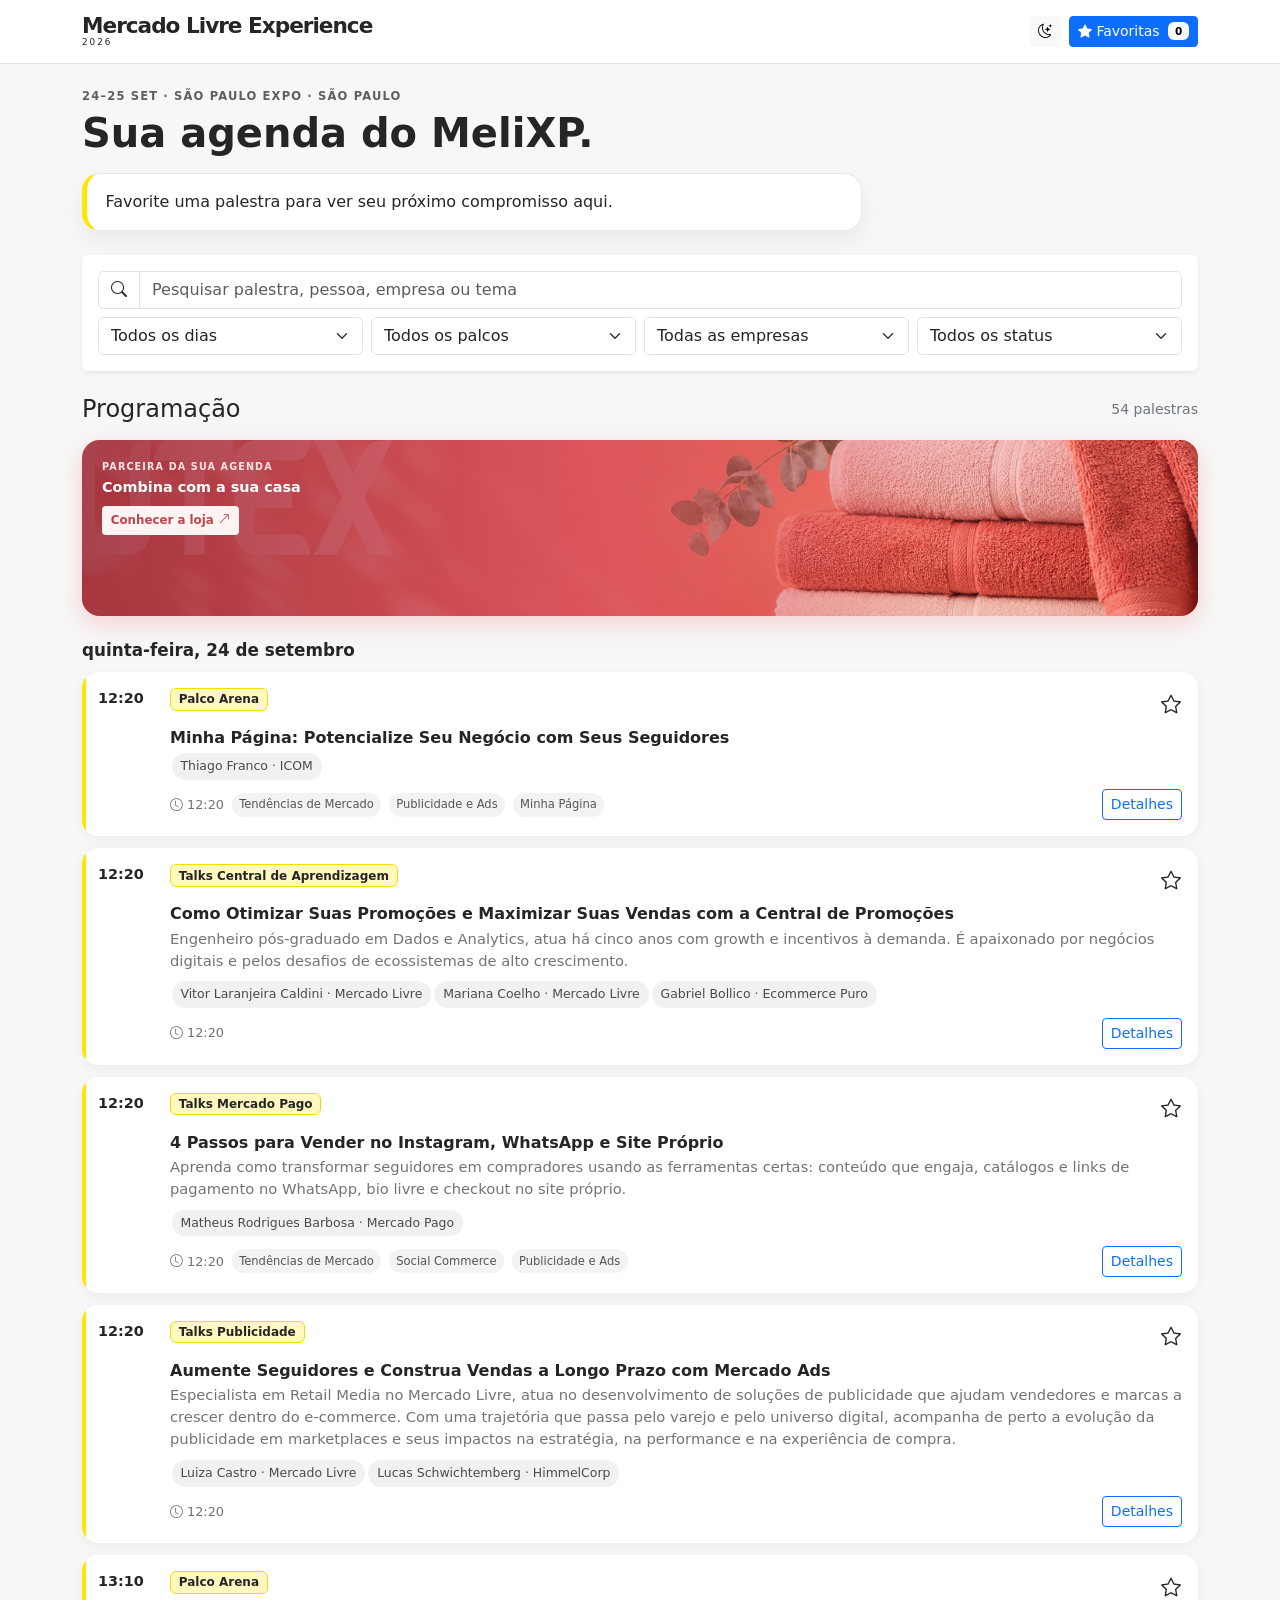
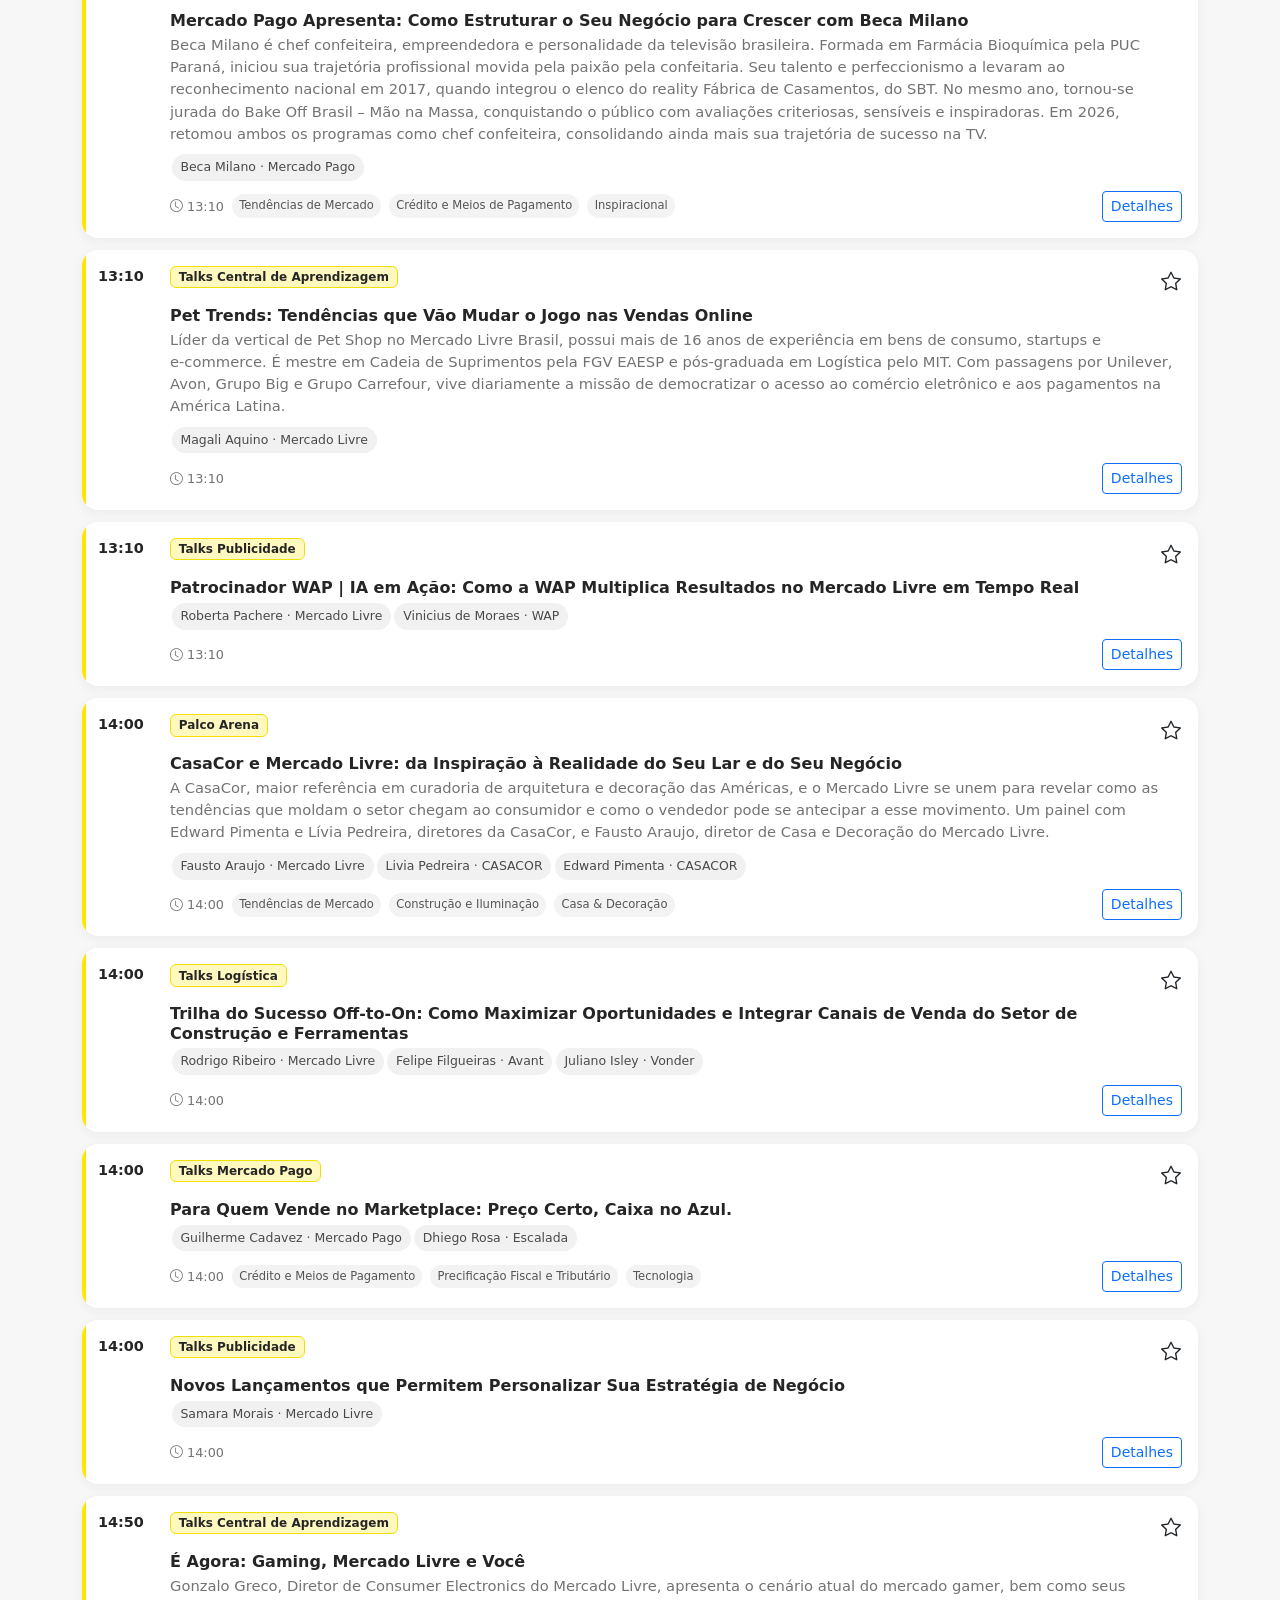
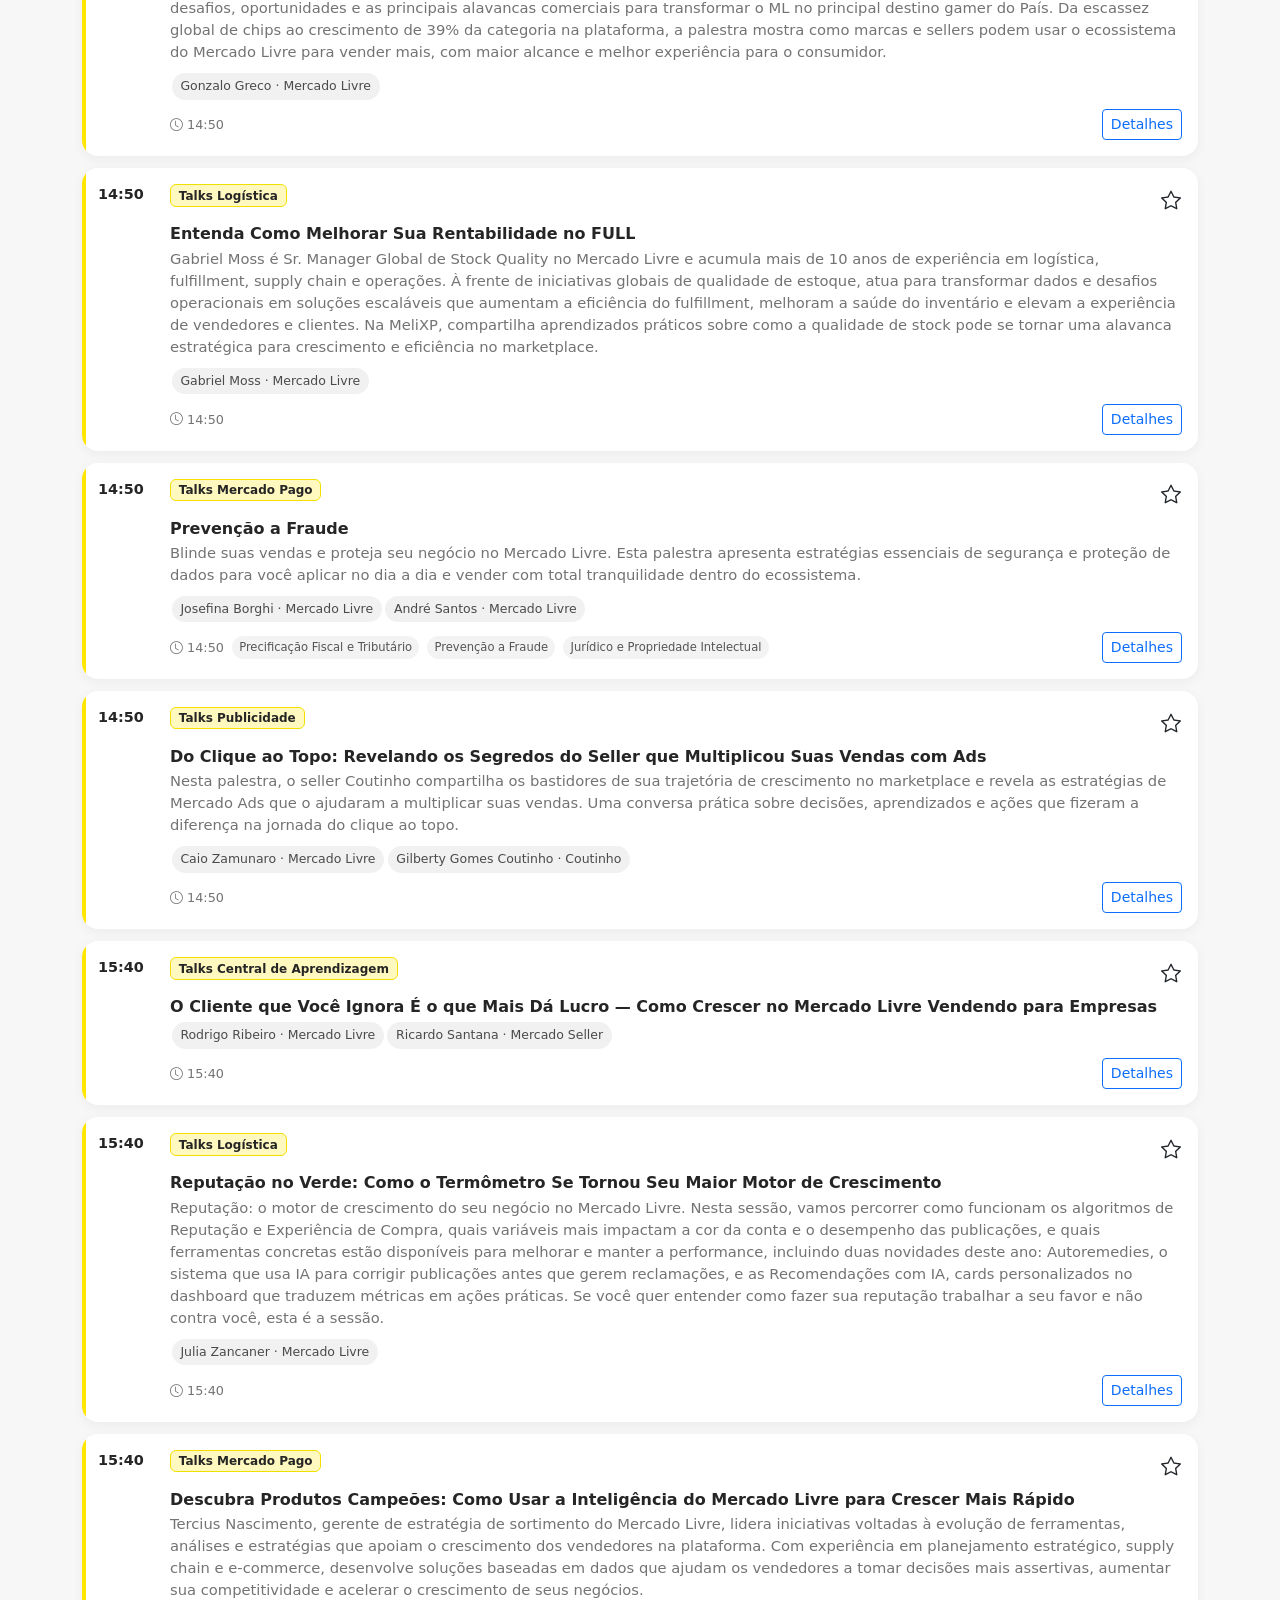
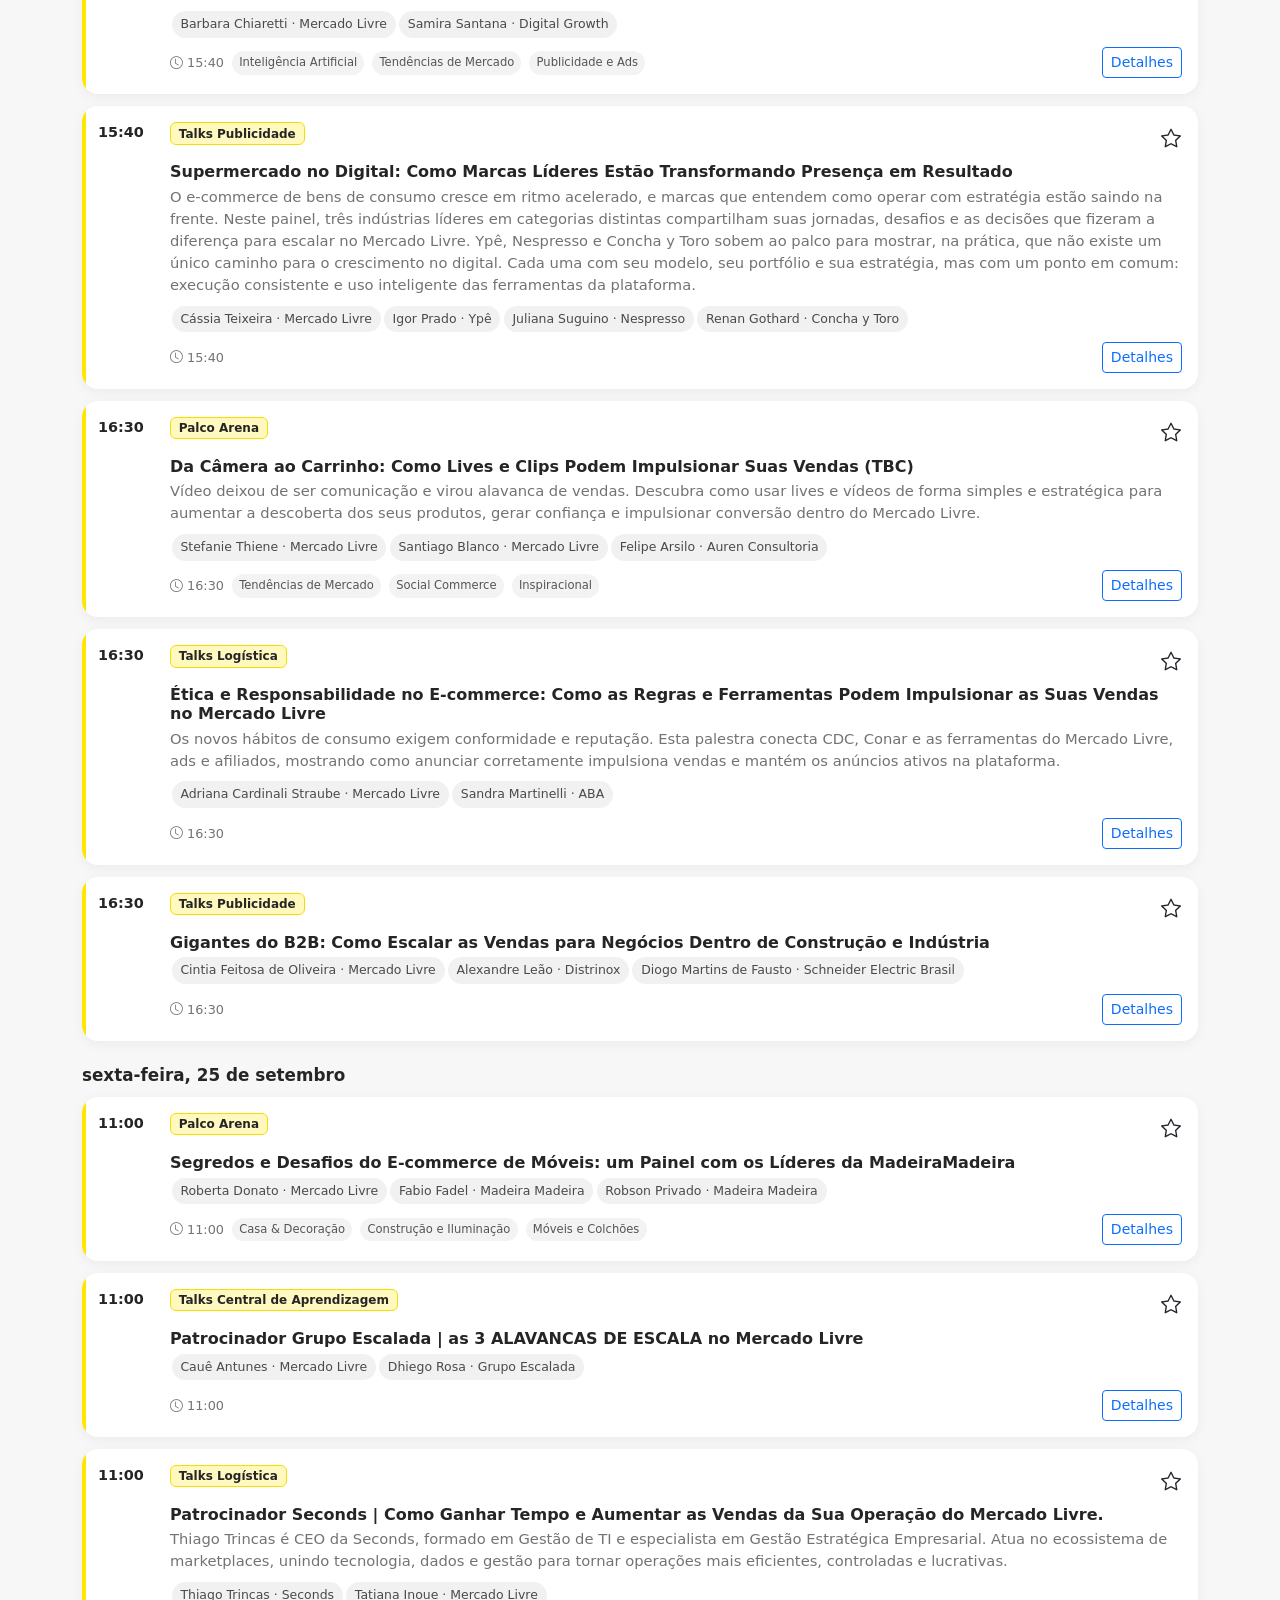
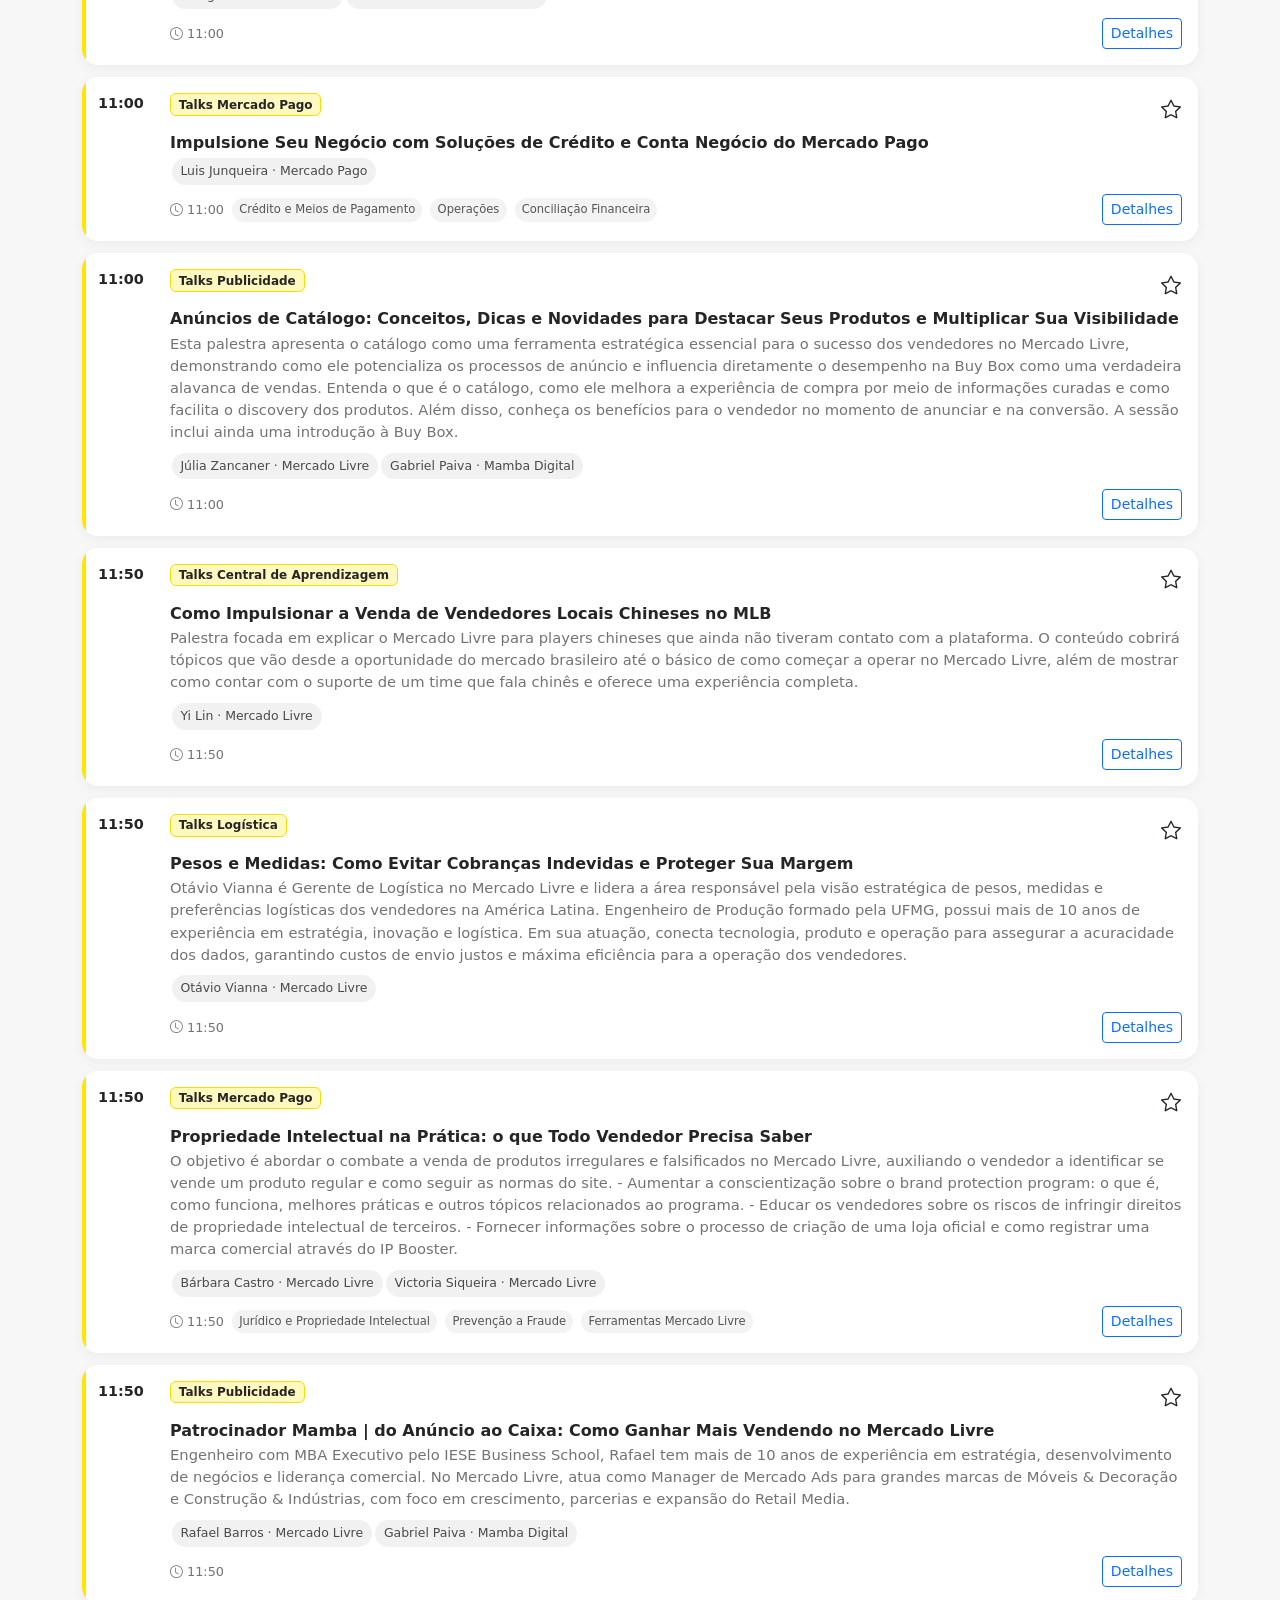
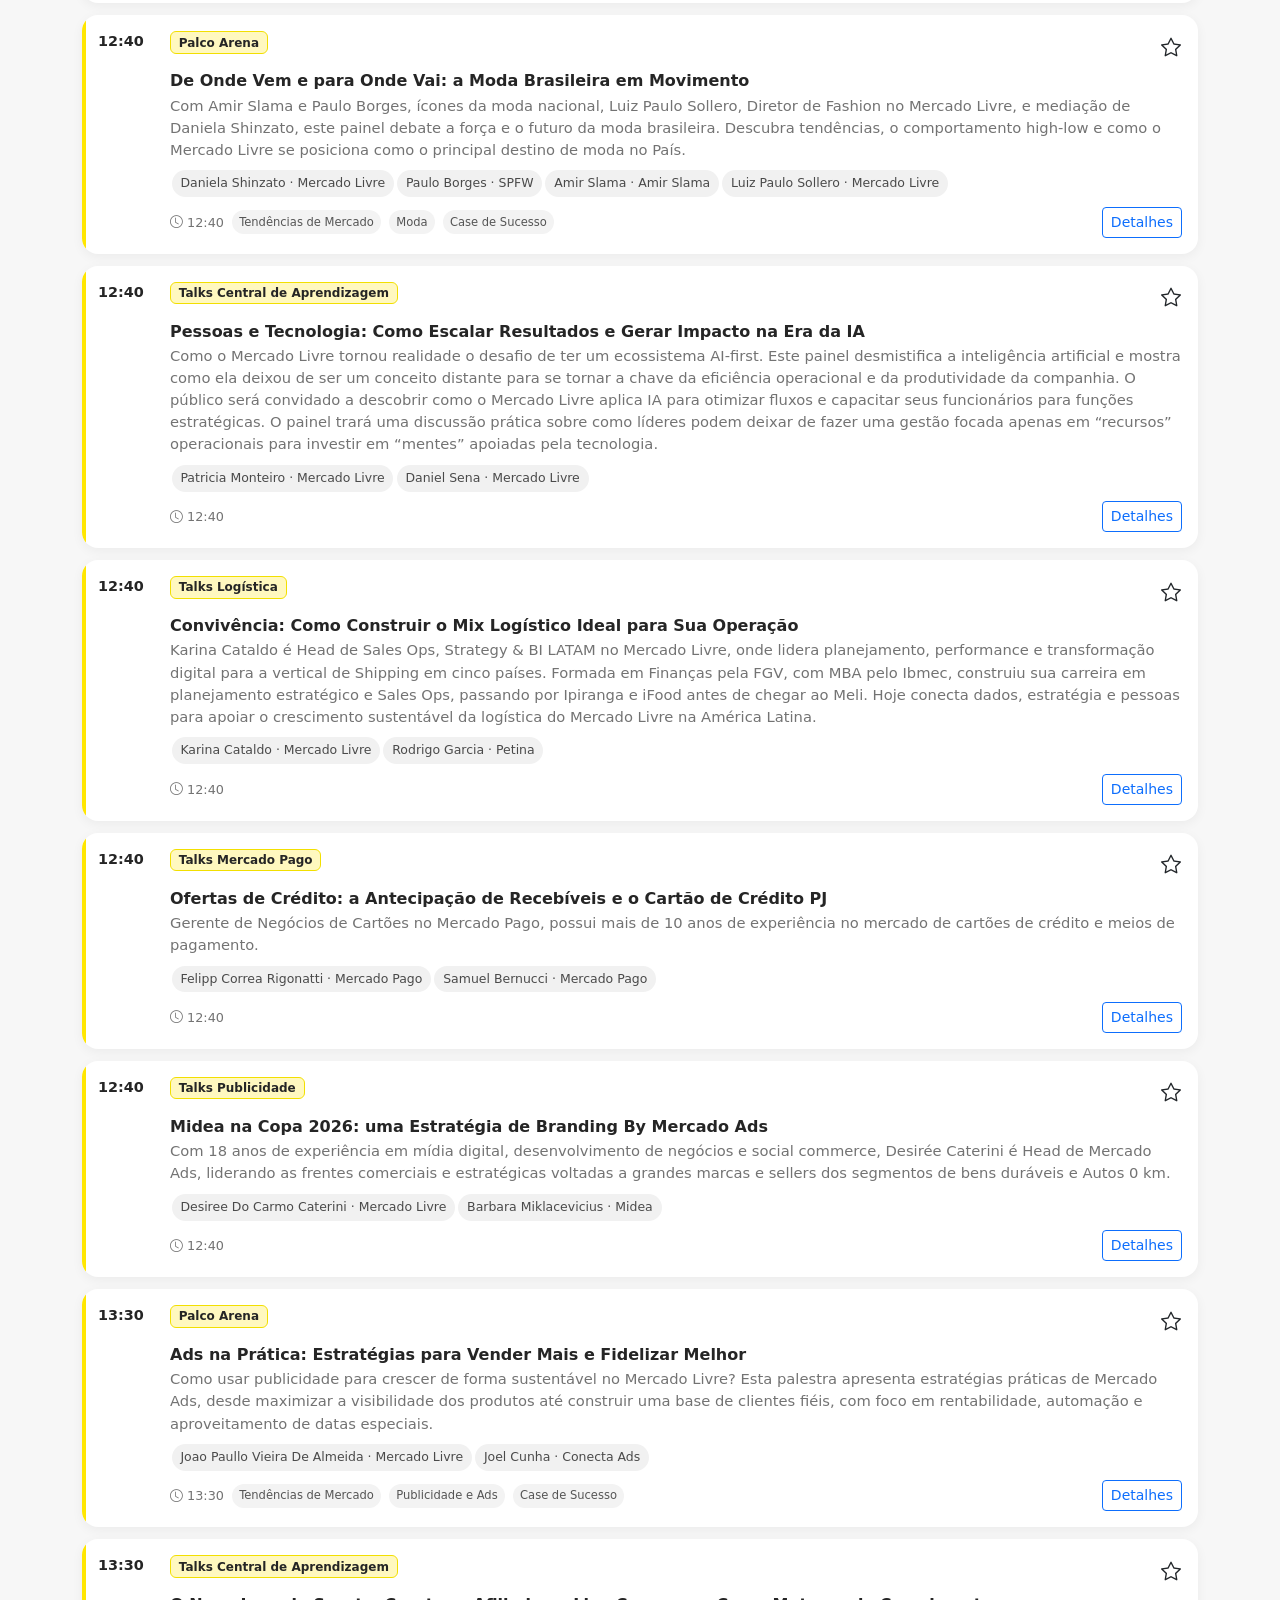
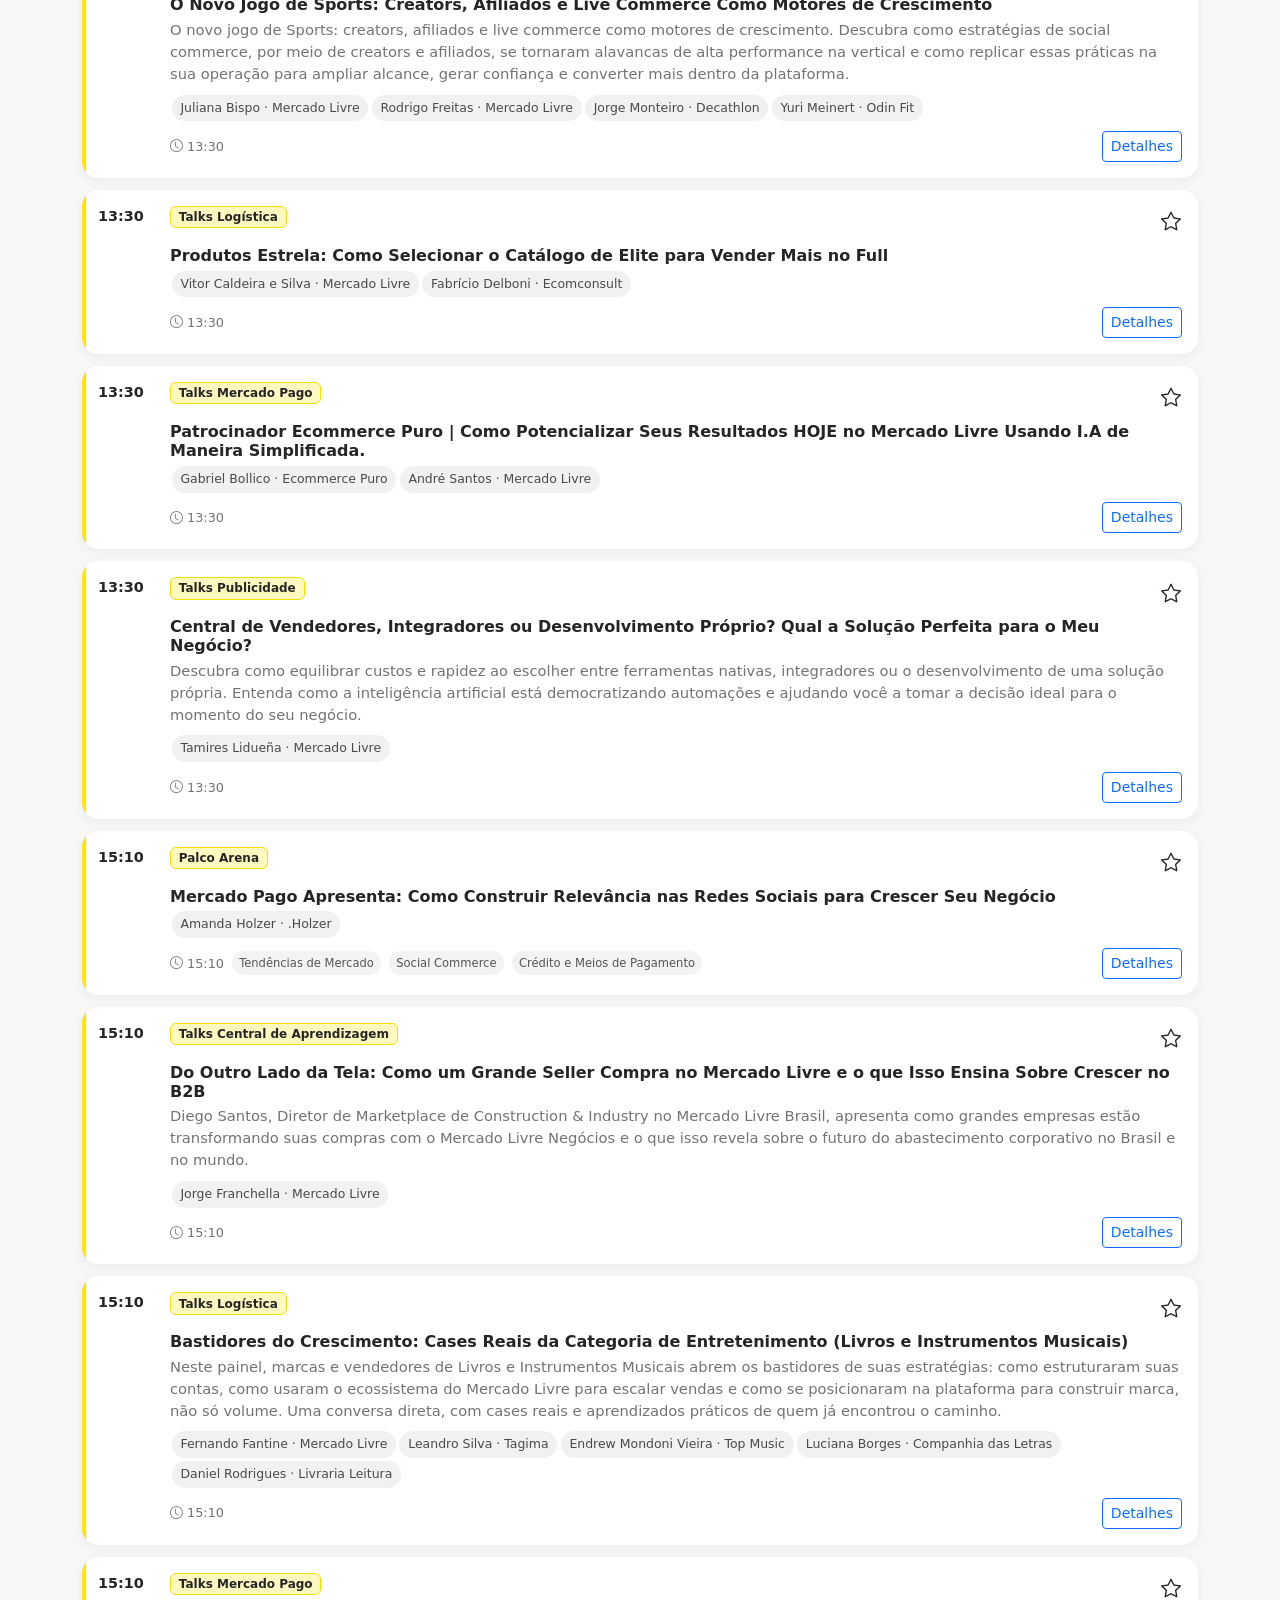
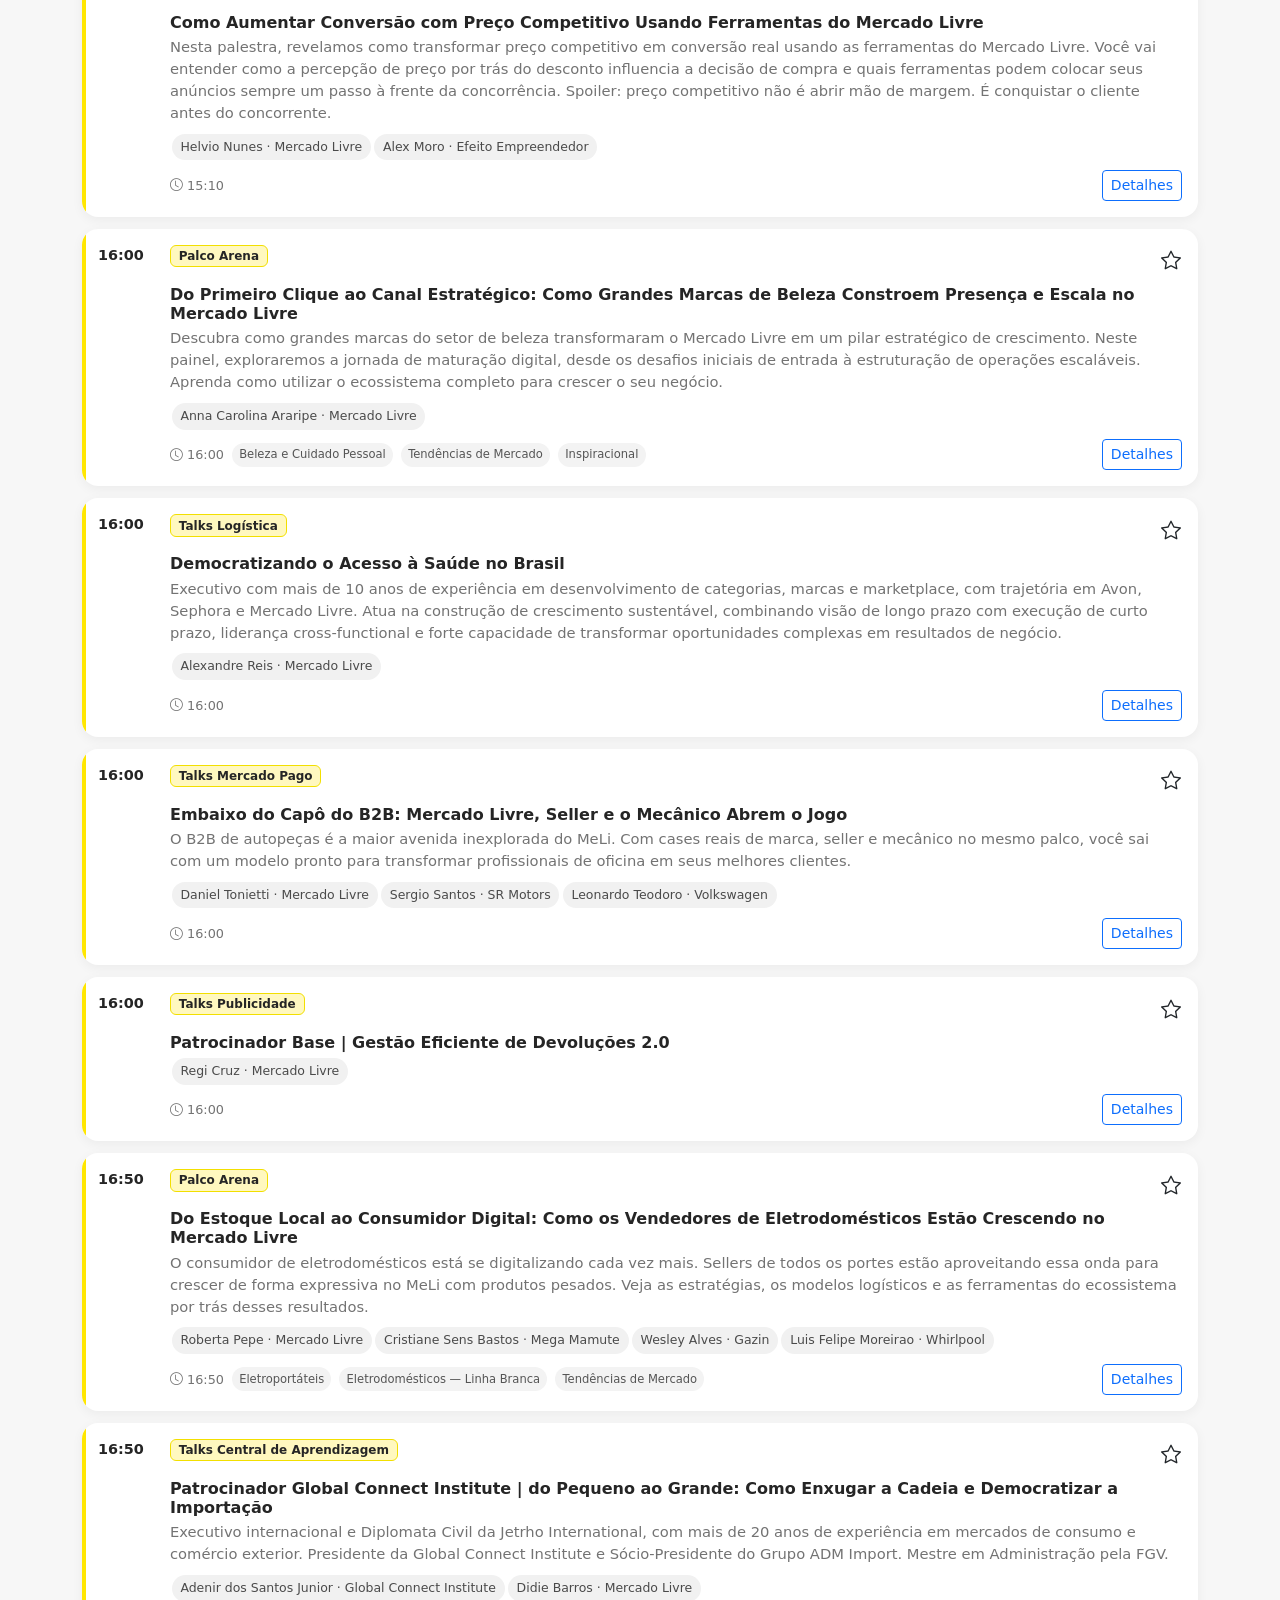
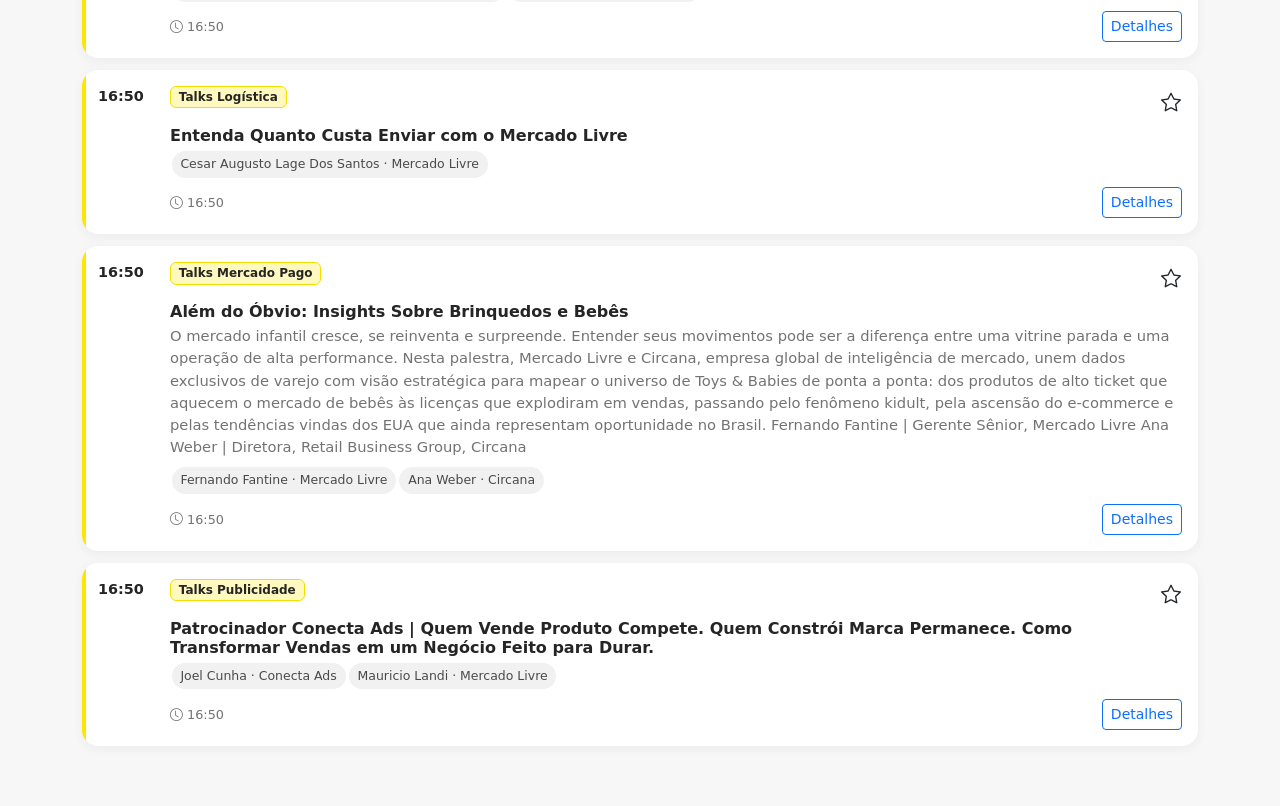
==== index.html @ a64a530e "Update index.html" ====
<!doctype html>
<html lang="pt-BR"><head>
  <meta charset="utf-8"><meta name="viewport" content="width=device-width,initial-scale=1">
  <meta name="theme-color" content="#FFE600"><title>MeliXP 2026 · Agenda</title>
  <link href="https://cdn.jsdelivr.net/npm/bootstrap@5.3.8/dist/css/bootstrap.min.css" rel="stylesheet">
  <link href="https://cdn.jsdelivr.net/npm/bootstrap-icons@1.13.1/font/bootstrap-icons.min.css" rel="stylesheet">
  <link rel="manifest" href="manifest.json"><link rel="stylesheet" href="css/style.css"><link rel="stylesheet" href="css/cards.css"><link rel="stylesheet" href="css/mobile.css"><link rel="stylesheet" href="css/dark.css">
</head><body data-page="agenda">
  <header class="sticky-top app-header border-bottom"><div class="container py-3"><div class="d-flex align-items-center gap-3"><a class="brand text-decoration-none" href="index.html"><span></span><strong>Mercado Livre Experience</strong><small>2026</small></a><div class="ms-auto d-flex gap-2"><button class="btn btn-light btn-sm" id="themeToggle" aria-label="Alternar tema"><i class="bi bi-moon-stars"></i></button><a class="btn btn-primary btn-sm" href="favoritos.html"><i class="bi bi-star-fill"></i> Favoritas <span class="badge text-bg-light ms-1" id="favoriteCount">0</span></a></div></div></div></header>
  <main class="container pb-5"><section class="hero py-4"><p class="eyebrow mb-1">24–25 SET · SÃO PAULO EXPO · SÃO PAULO</p><h1 class="display-6 fw-bold mb-3">Sua agenda do MeliXP.</h1><div class="next-card" id="nextTalk"><span class="spinner-border spinner-border-sm"></span> Carregando programação oficial…</div></section>
  <section class="card shadow-sm border-0 mb-4"><div class="card-body"><div class="row g-2"><div class="col-12"><label class="visually-hidden" for="search">Pesquisar</label><div class="input-group"><span class="input-group-text bg-white"><i class="bi bi-search"></i></span><input id="search" class="form-control" placeholder="Pesquisar palestra, pessoa, empresa ou tema"></div></div><div class="col-md"><select id="dayFilter" class="form-select"><option value="">Todos os dias</option></select></div><div class="col-md"><select id="stageFilter" class="form-select"><option value="">Todos os palcos</option></select></div><div class="col-md"><select id="companyFilter" class="form-select"><option value="">Todas as empresas</option></select></div><div class="col-md"><select id="statusFilter" class="form-select"><option value="">Todos os status</option><option value="upcoming">Ainda vai acontecer</option><option value="live">Em andamento</option><option value="soon">Começa em 15 min</option><option value="watched">Assistidas</option></select></div></div></div></section>
  <section><div class="d-flex justify-content-between align-items-center mb-3"><h2 class="h4 mb-0">Programação</h2><span id="resultCount" class="text-secondary small"></span></div><div id="schedule" class="timeline" aria-live="polite"></div><div id="emptyState" class="text-center py-5 d-none"><i class="bi bi-calendar-x fs-1 text-secondary"></i><p class="mt-2">Nenhuma palestra encontrada.</p></div></section></main>
  <button id="toTop" class="btn btn-primary rounded-circle to-top d-none" aria-label="Voltar ao topo"><i class="bi bi-arrow-up"></i></button><div class="toast-container position-fixed bottom-0 end-0 p-3" id="toasts"></div>
  <script src="js/storage.js"></script><script src="js/utils.js"></script><script src="js/app.js"></script><script src="js/agenda.js"></script><script src="js/filters.js"></script><script src="js/countdown.js"></script><script src="js/ui.js"></script><script src="js/pesquisa.js"></script>
</body></html>
---- css/style.css ----
:root{--ink:#252525;--muted:#737373;--canvas:#f7f7f7;--brand:#ffe600;--brand-dark:#252525;--card:#fff;--border:#e8e8e8}*{box-sizing:border-box}body{background:var(--canvas);color:var(--ink);font-family:system-ui,-apple-system,"Segoe UI",sans-serif}.app-header{background:rgba(255,255,255,.92);backdrop-filter:blur(12px);border-bottom:1px solid var(--border)}.brand{line-height:.8;color:var(--ink);letter-spacing:-1px}.brand span{font-weight:300;font-size:1rem}.brand strong{font-size:1.35rem}.brand small{display:block;font-size:.55rem;letter-spacing:2px;margin-top:4px}.hero{max-width:780px}.eyebrow{font-size:.72rem;font-weight:800;letter-spacing:.1em;color:#5f5f5f}.next-card{background:var(--card);color:var(--ink);border:1px solid var(--border);border-left:5px solid var(--brand);border-radius:18px;padding:1rem 1.15rem;box-shadow:0 10px 25px rgba(0,0,0,.06)}.to-top{position:fixed;right:1rem;bottom:1rem;z-index:2;background:var(--brand);color:var(--ink);border:none;box-shadow:0 6px 18px rgba(0,0,0,.12)}.badge-stage{background:#fff8bf;color:#252525;font-weight:600;border:1px solid #f2df00}.talk-title{color:var(--ink)}.talk-description{color:var(--muted);font-size:.92rem}.speaker-chip{background:#f1f1f1;color:#4a4a4a;border-radius:50rem;padding:.25rem .55rem;font-size:.78rem;display:inline-block;margin:.1rem}.duration{font-size:.8rem;color:var(--muted)}
---- css/cards.css ----
.timeline{position:relative}.day-heading{font-size:1.05rem;font-weight:750;margin:1.5rem 0 .75rem}.talk-card{position:relative;border:0;border-radius:16px;margin-bottom:.75rem;box-shadow:0 3px 12px rgba(0,0,0,.05);overflow:hidden}.talk-card:before{content:"";position:absolute;left:0;top:0;bottom:0;width:4px;background:#ffe600}.talk-card.live:before{background:#dc3545}.talk-card.soon:before{background:#f59f00}.talk-time{min-width:64px;color:#252525;font-weight:750;font-size:.9rem}.favorite{color:#d9b800}.tag{font-size:.72rem;background:#f3f3f3;border-radius:20px;padding:.2rem .45rem;color:#555}.watched{opacity:.68}.conflict{border:1px solid #f0ad4e}.lutex-banner{display:block;position:relative;isolation:isolate;min-height:176px;margin:0 0 1.5rem;border-radius:18px;overflow:hidden;text-decoration:none;color:#fff;background:#fc6464;box-shadow:0 8px 24px #fc646440}.lutex-banner:after{content:"";position:absolute;inset:0;z-index:-1;background:linear-gradient(90deg,#9f303be8 0%,#d84f59dc 44%,#fc646428 78%)}.lutex-banner img{position:absolute;inset:0;z-index:-2;width:100%;height:100%;object-fit:cover;object-position:center right}.lutex-copy{position:relative;display:flex;flex-direction:column;align-items:flex-start;gap:.25rem;width:min(62%,310px);padding:1.25rem}.lutex-copy small{font-size:.6rem;font-weight:800;letter-spacing:.12em;color:#ffe4e3}.lutex-copy strong{font-family:Georgia,serif;font-size:2rem;line-height:1}.lutex-copy b{font-size:.9rem;line-height:1.25}.lutex-copy em{margin-top:.35rem;padding:.35rem .55rem;border-radius:4px;background:#fff4f3;color:#c0444c;font-size:.74rem;font-style:normal;font-weight:750}@media(max-width:575px){.lutex-banner{min-height:158px}.lutex-copy{width:70%;padding:1rem}.lutex-copy strong{font-size:1.75rem}}
---- css/mobile.css ----
@media(max-width:575px){
  body{overflow-x:hidden}
  .display-6{font-size:2rem}
  .talk-card{max-width:100%}
  .talk-card .card-body{padding:.9rem}
  .talk-card .d-flex.gap-2{min-width:0}
  .talk-card .flex-grow-1{min-width:0;overflow-wrap:anywhere}
  .talk-time{min-width:48px;font-size:.8rem}
  .talk-title,.talk-description{overflow-wrap:anywhere;word-break:break-word}
  .speaker-chip{font-size:.7rem;white-space:normal;overflow-wrap:anywhere}
  .talk-card .d-flex.align-items-center.gap-2{flex-wrap:wrap}
  .talk-card .d-flex.align-items-center.gap-2 .ms-auto{margin-left:0!important}
}
---- css/dark.css ----
@media(prefers-color-scheme:dark){body:not(.light){--ink:#e7edf8;--muted:#aeb9ca;--canvas:#101827;--card:#172235}.app-header{border-color:#28364b!important}.brand{color:#fff}.card,.form-control,.form-select,.input-group-text{background:var(--card)!important;color:var(--ink)!important;border-color:#2e3b50!important}.speaker-chip,.tag{background:#26354b;color:#d6e2f4}}body.dark{--ink:#e7edf8;--muted:#aeb9ca;--canvas:#101827;--card:#172235}body.dark .app-header{border-color:#28364b!important}body.dark .brand{color:#fff}body.dark .card,body.dark .form-control,body.dark .form-select,body.dark .input-group-text{background:var(--card)!important;color:var(--ink)!important;border-color:#2e3b50!important}body.dark .speaker-chip,body.dark .tag{background:#26354b;color:#d6e2f4}
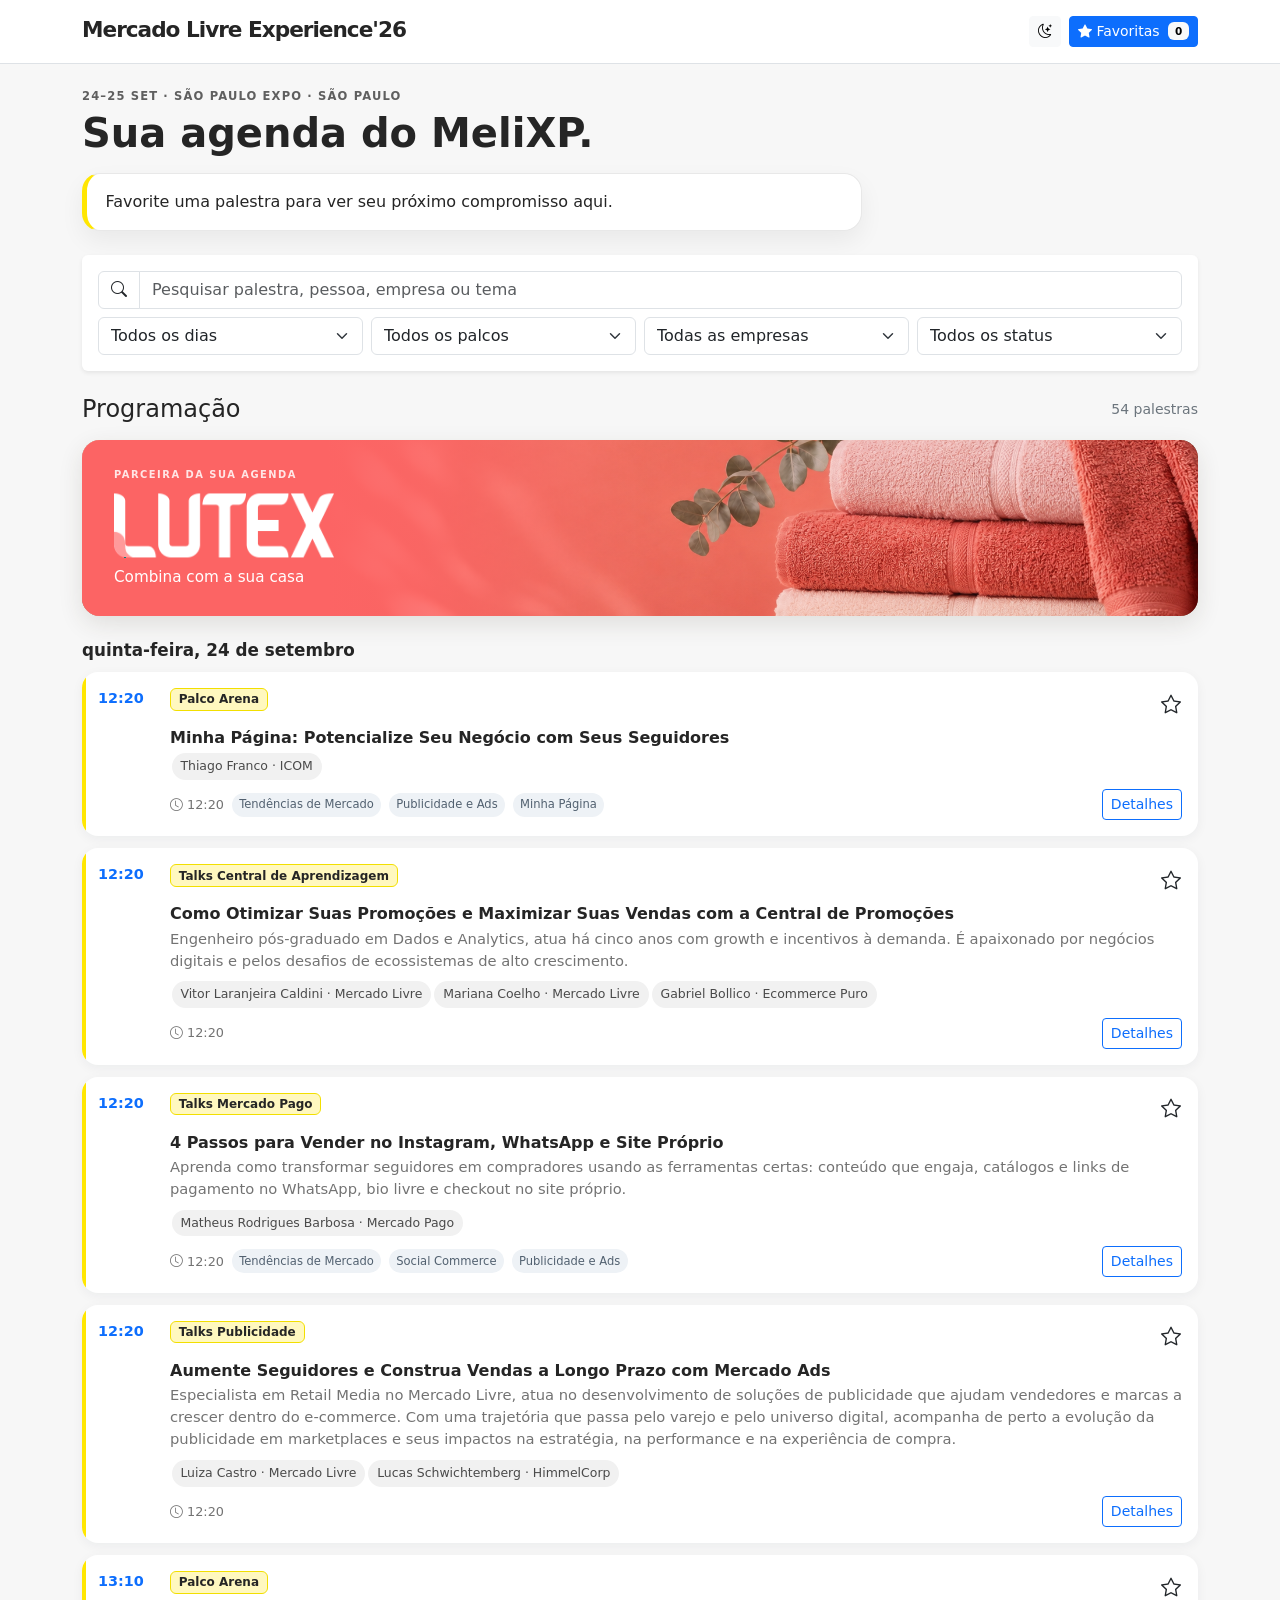
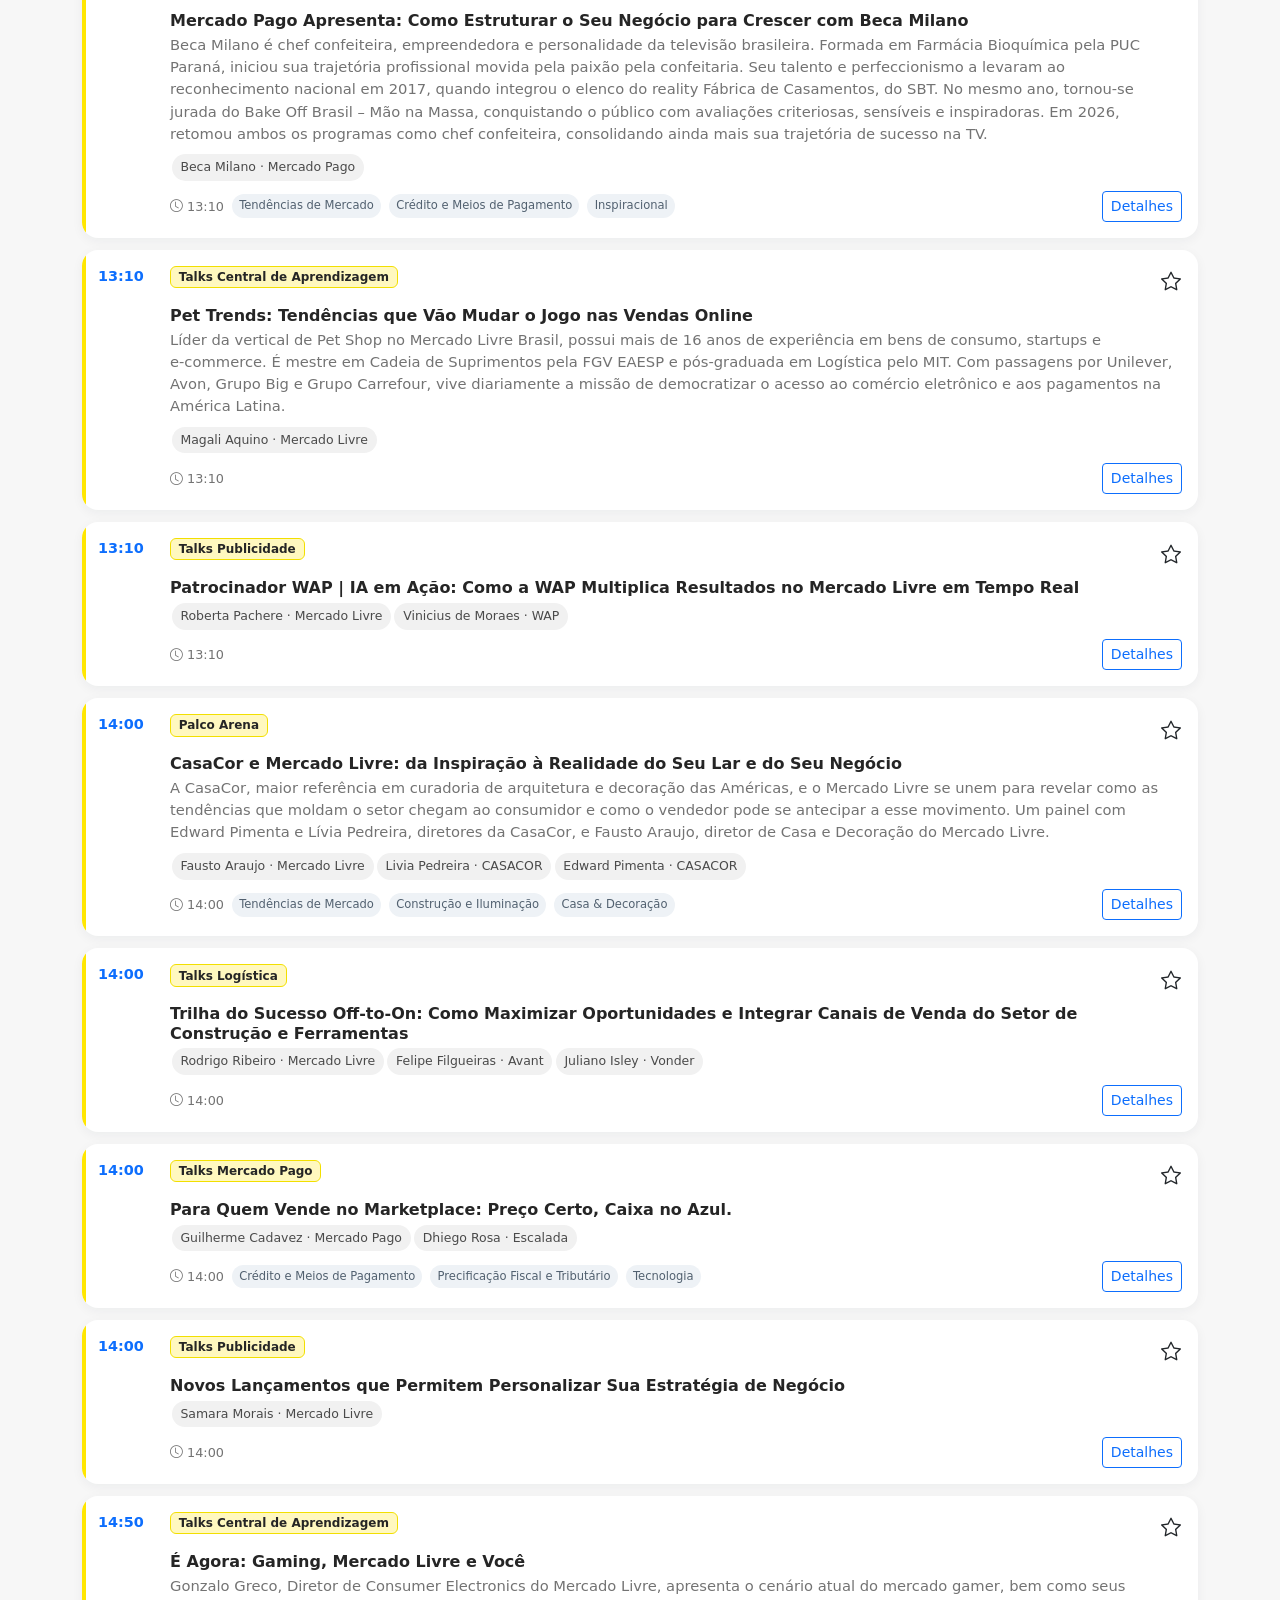
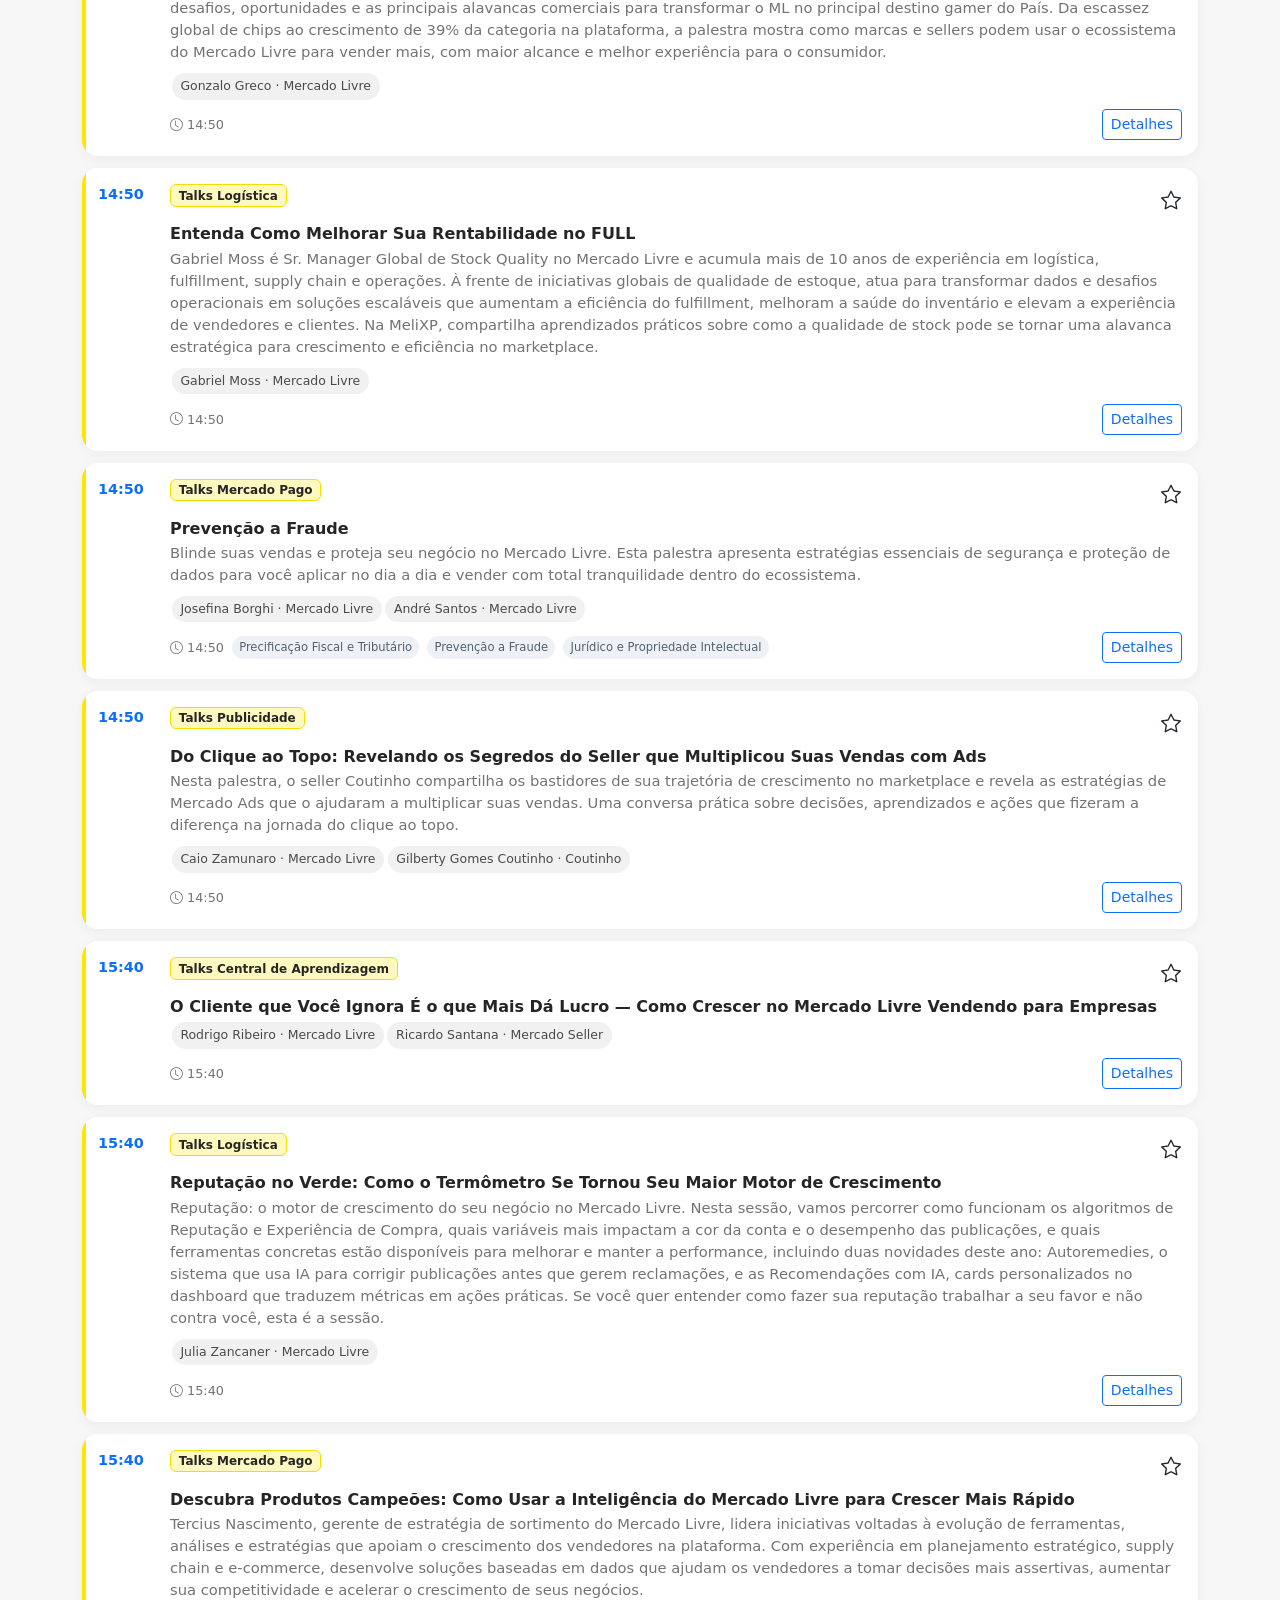
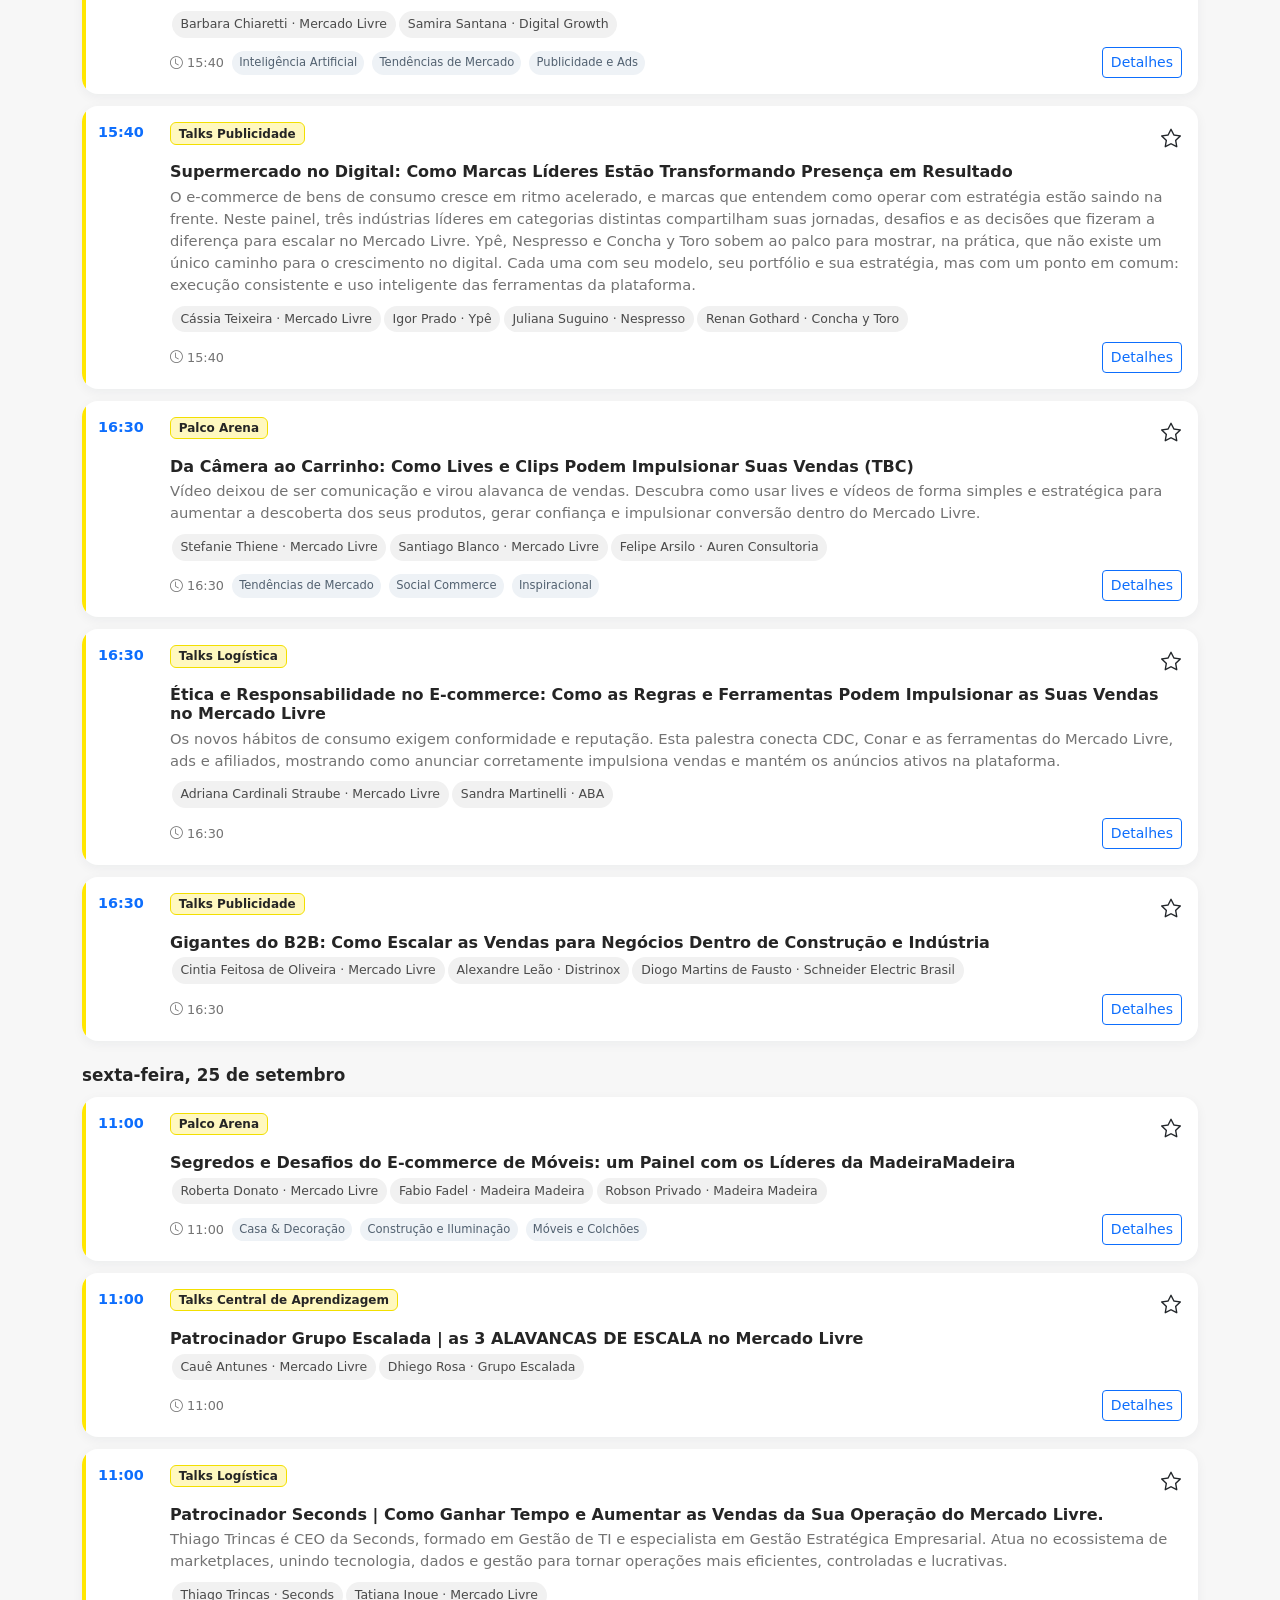
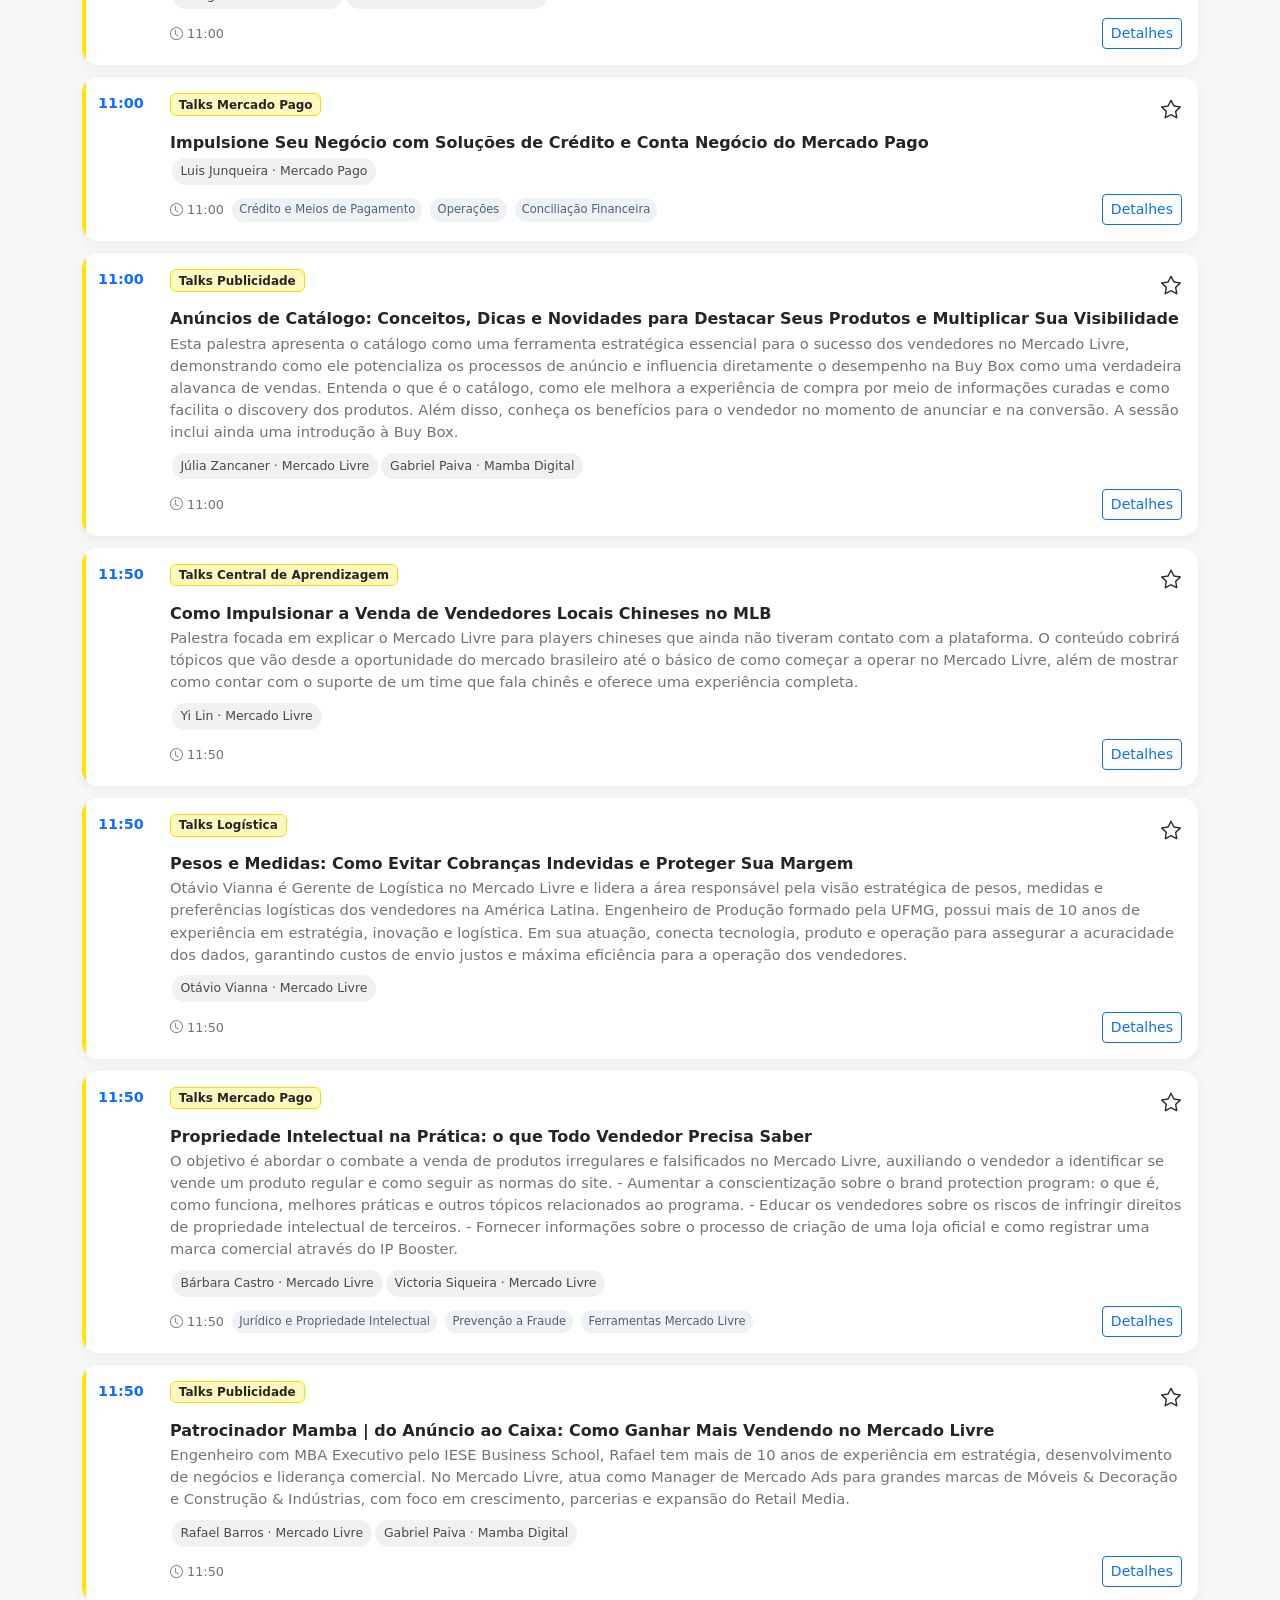
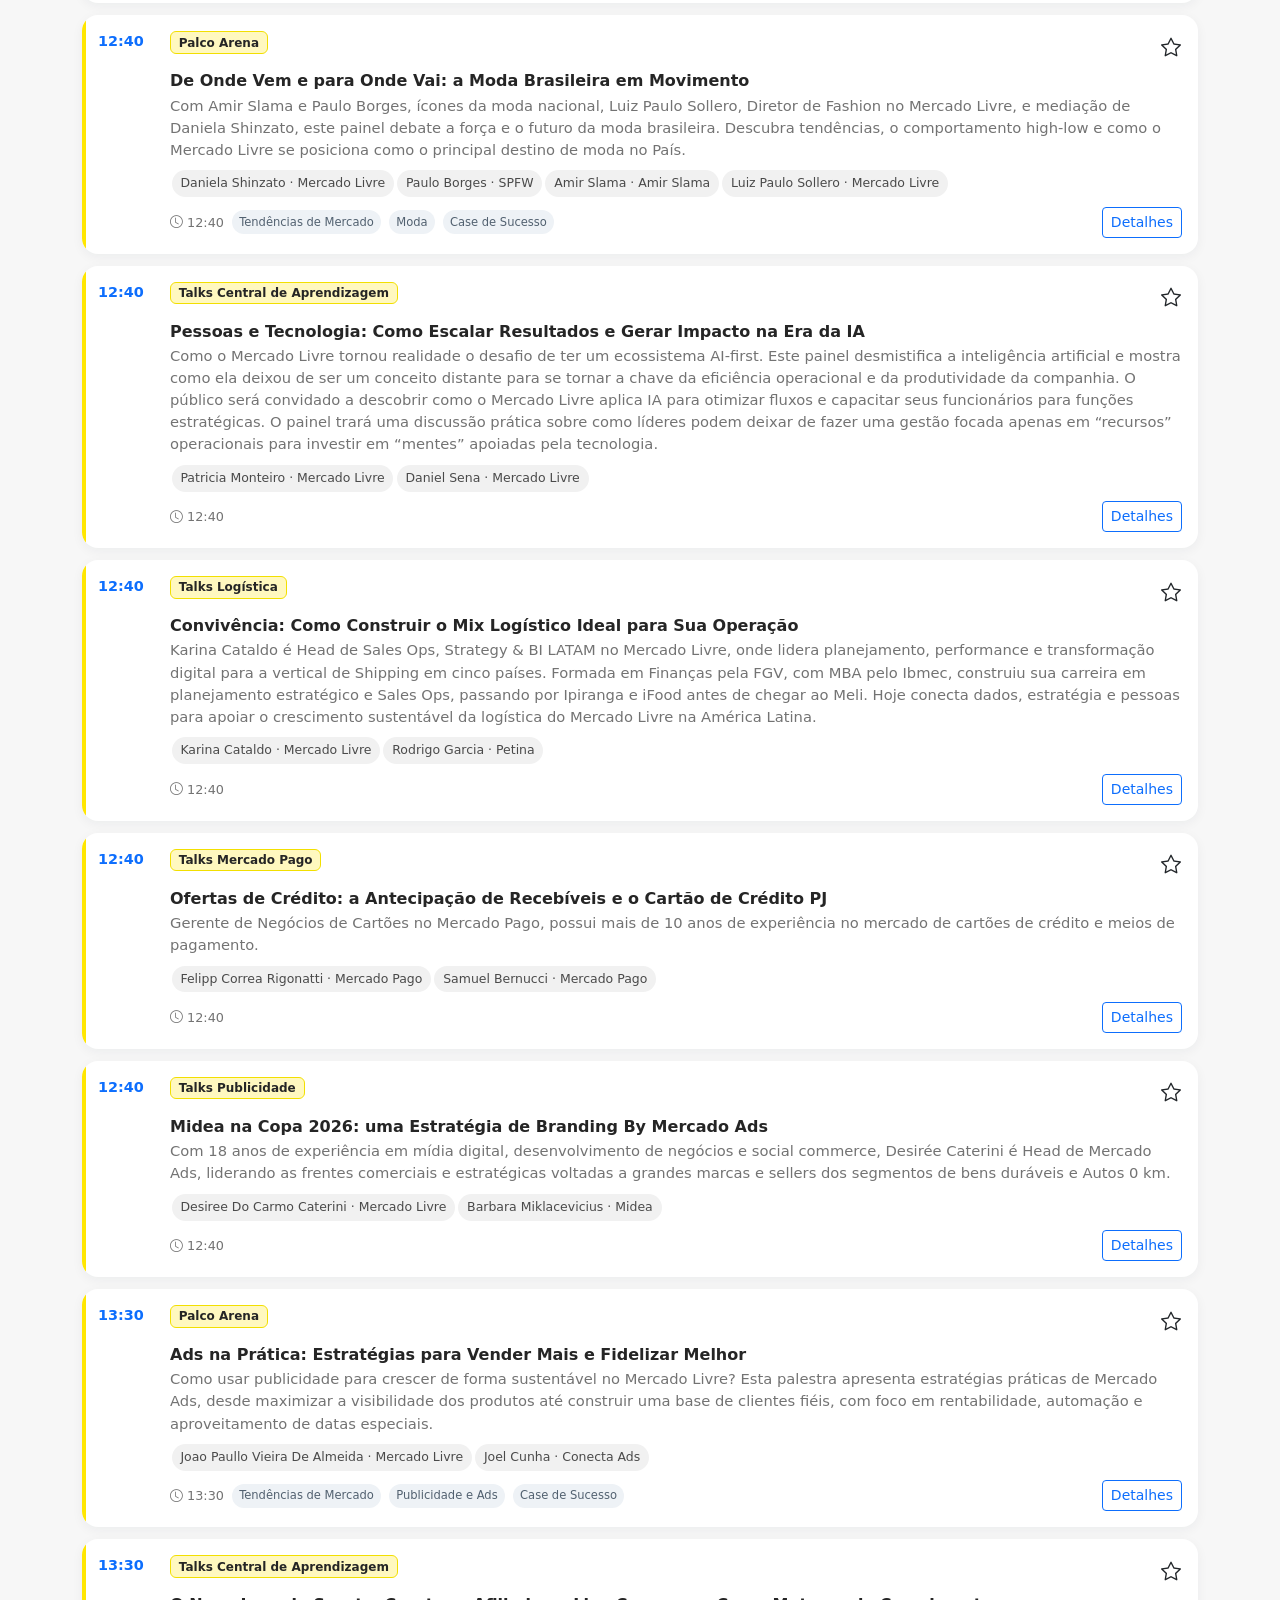
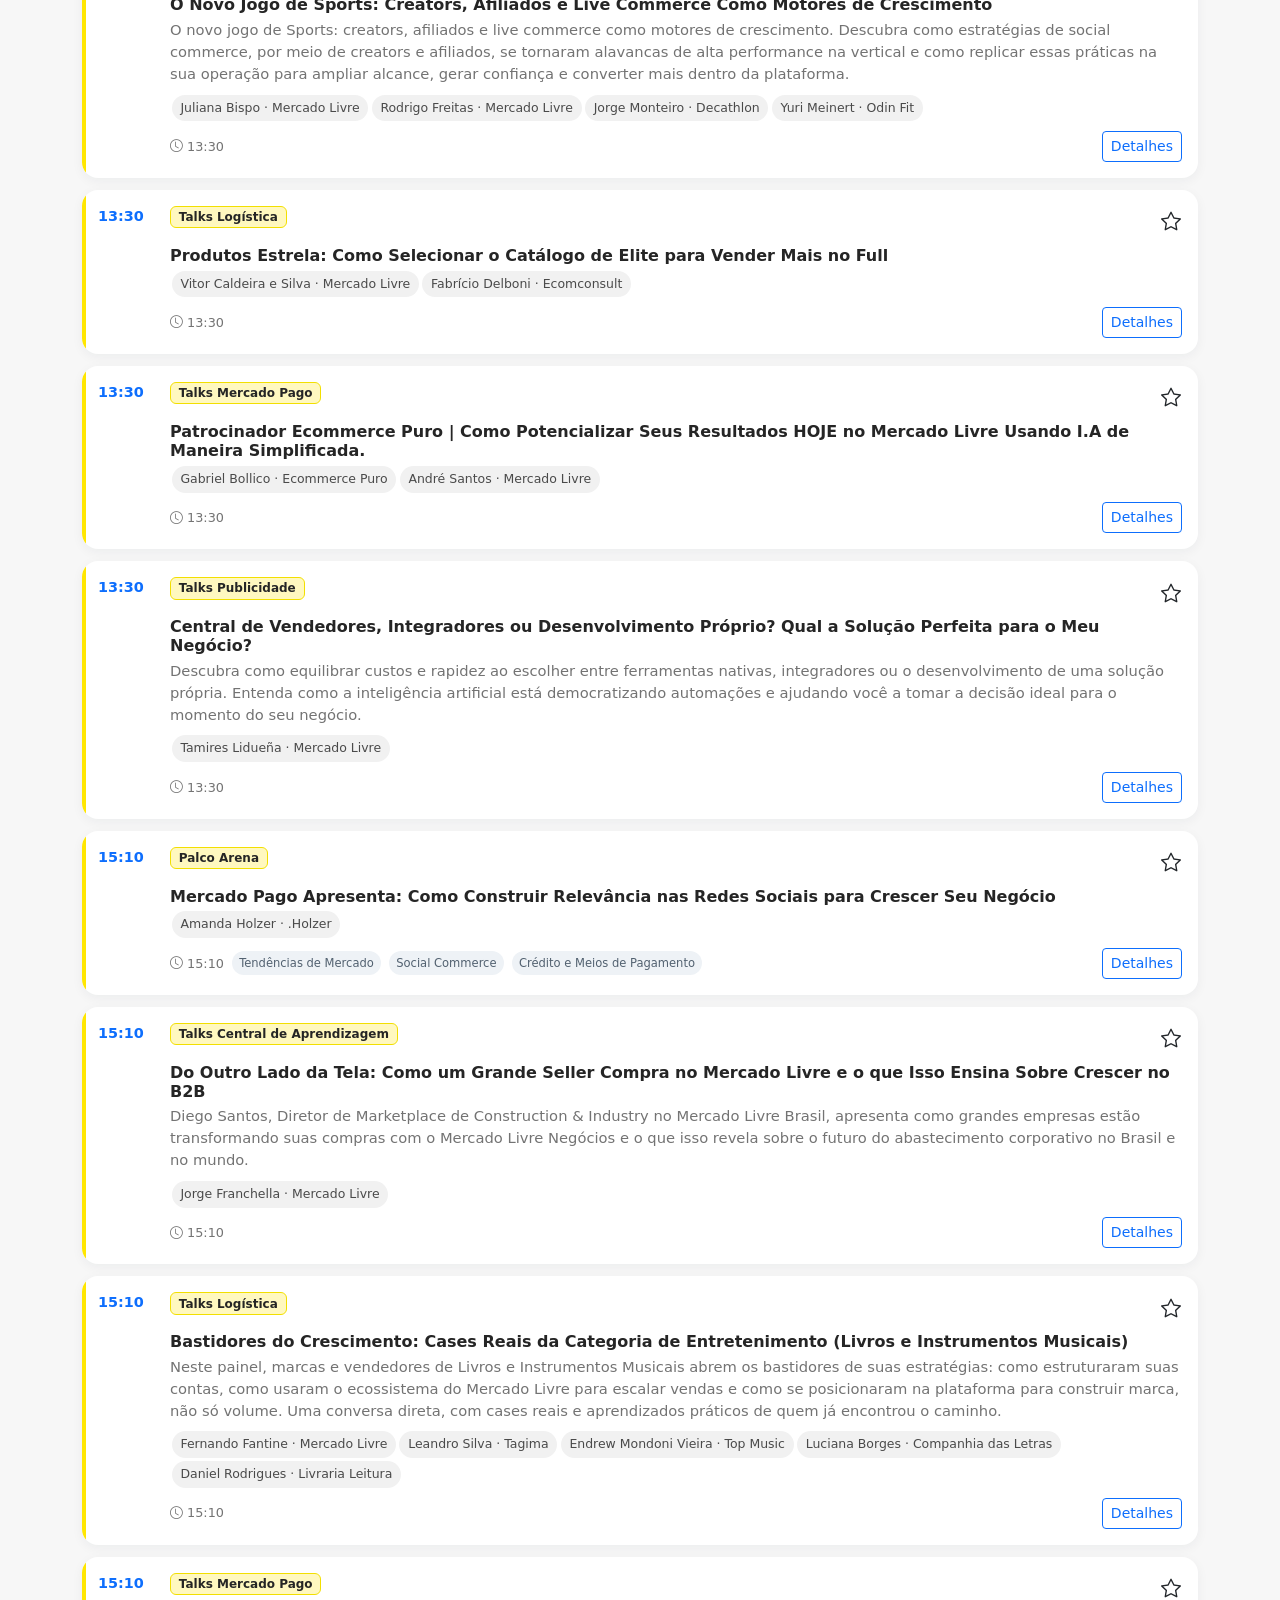
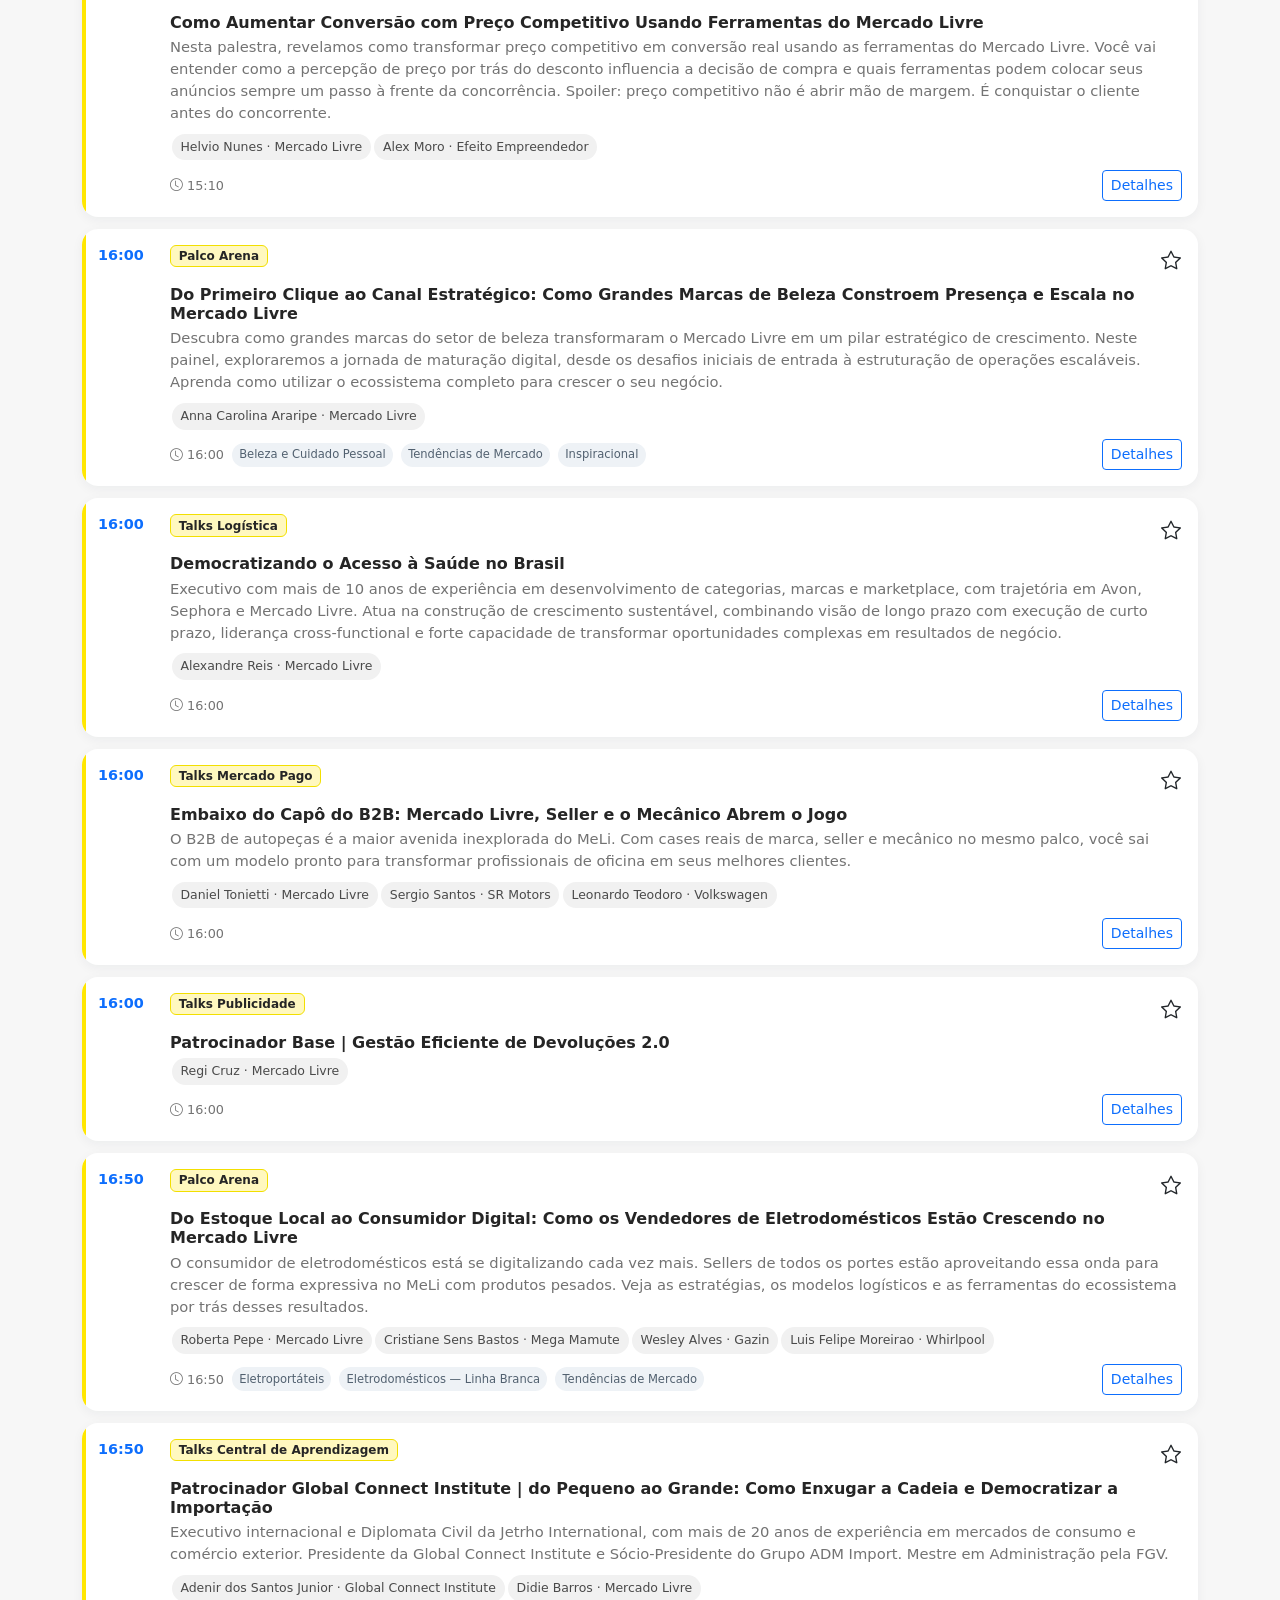
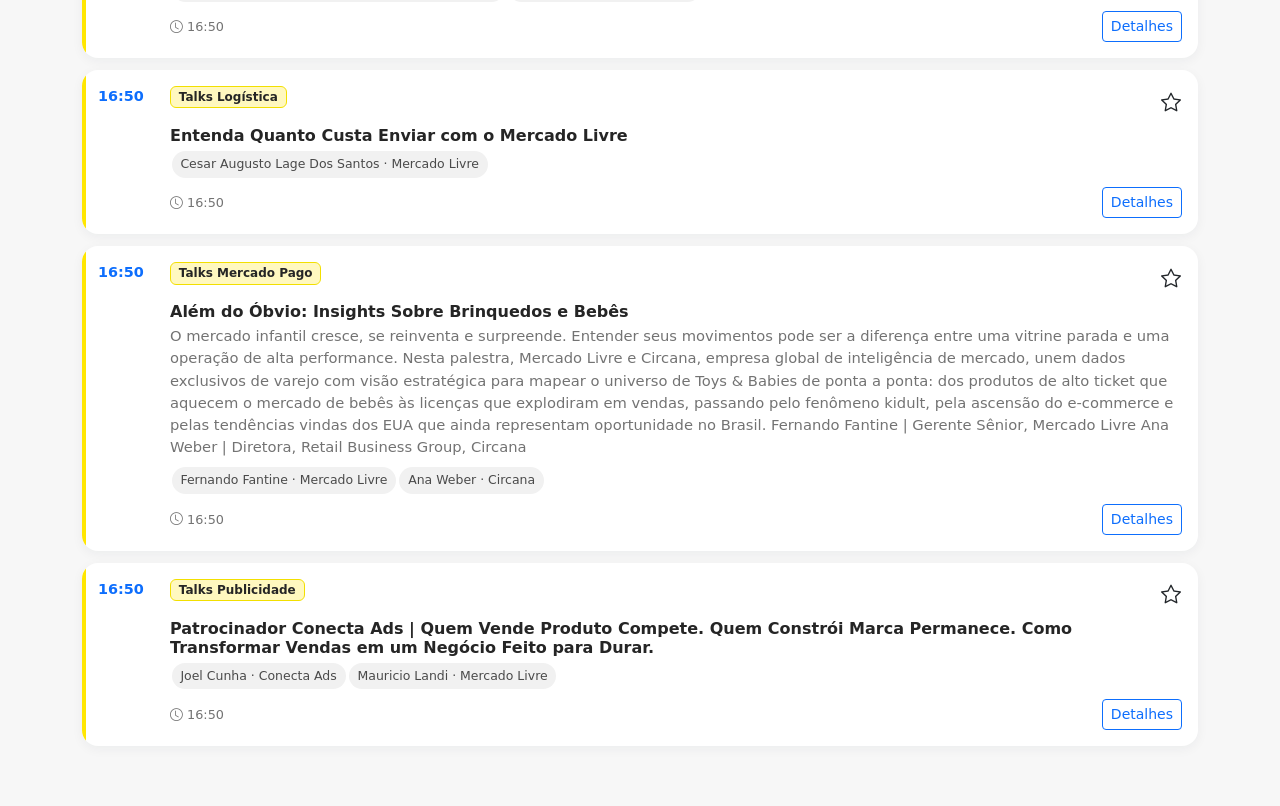
==== commit b45a0cfb: "Update index.html" ====
--- a/index.html
+++ b/index.html
@@ -6,7 +6,7 @@
   <link href="https://cdn.jsdelivr.net/npm/bootstrap-icons@1.13.1/font/bootstrap-icons.min.css" rel="stylesheet">
   <link rel="manifest" href="manifest.json"><link rel="stylesheet" href="css/style.css"><link rel="stylesheet" href="css/cards.css"><link rel="stylesheet" href="css/mobile.css"><link rel="stylesheet" href="css/dark.css">
 </head><body data-page="agenda">
-  <header class="sticky-top app-header border-bottom"><div class="container py-3"><div class="d-flex align-items-center gap-3"><a class="brand text-decoration-none" href="index.html"><span></span><strong>Mercado Livre Experience</strong><small>2026</small></a><div class="ms-auto d-flex gap-2"><button class="btn btn-light btn-sm" id="themeToggle" aria-label="Alternar tema"><i class="bi bi-moon-stars"></i></button><a class="btn btn-primary btn-sm" href="favoritos.html"><i class="bi bi-star-fill"></i> Favoritas <span class="badge text-bg-light ms-1" id="favoriteCount">0</span></a></div></div></div></header>
+  <header class="sticky-top app-header border-bottom"><div class="container py-3"><div class="d-flex align-items-center gap-3"><a class="brand text-decoration-none" href="index.html"><span></span><strong>Mercado Livre Experience'26</strong><small></small></a><div class="ms-auto d-flex gap-2"><button class="btn btn-light btn-sm" id="themeToggle" aria-label="Alternar tema"><i class="bi bi-moon-stars"></i></button><a class="btn btn-primary btn-sm" href="favoritos.html"><i class="bi bi-star-fill"></i> Favoritas <span class="badge text-bg-light ms-1" id="favoriteCount">0</span></a></div></div></div></header>
   <main class="container pb-5"><section class="hero py-4"><p class="eyebrow mb-1">24–25 SET · SÃO PAULO EXPO · SÃO PAULO</p><h1 class="display-6 fw-bold mb-3">Sua agenda do MeliXP.</h1><div class="next-card" id="nextTalk"><span class="spinner-border spinner-border-sm"></span> Carregando programação oficial…</div></section>
   <section class="card shadow-sm border-0 mb-4"><div class="card-body"><div class="row g-2"><div class="col-12"><label class="visually-hidden" for="search">Pesquisar</label><div class="input-group"><span class="input-group-text bg-white"><i class="bi bi-search"></i></span><input id="search" class="form-control" placeholder="Pesquisar palestra, pessoa, empresa ou tema"></div></div><div class="col-md"><select id="dayFilter" class="form-select"><option value="">Todos os dias</option></select></div><div class="col-md"><select id="stageFilter" class="form-select"><option value="">Todos os palcos</option></select></div><div class="col-md"><select id="companyFilter" class="form-select"><option value="">Todas as empresas</option></select></div><div class="col-md"><select id="statusFilter" class="form-select"><option value="">Todos os status</option><option value="upcoming">Ainda vai acontecer</option><option value="live">Em andamento</option><option value="soon">Começa em 15 min</option><option value="watched">Assistidas</option></select></div></div></div></section>
   <section><div class="d-flex justify-content-between align-items-center mb-3"><h2 class="h4 mb-0">Programação</h2><span id="resultCount" class="text-secondary small"></span></div><div id="schedule" class="timeline" aria-live="polite"></div><div id="emptyState" class="text-center py-5 d-none"><i class="bi bi-calendar-x fs-1 text-secondary"></i><p class="mt-2">Nenhuma palestra encontrada.</p></div></section></main>
--- a/css/cards.css
+++ b/css/cards.css
@@ -1 +1,204 @@
-.timeline{position:relative}.day-heading{font-size:1.05rem;font-weight:750;margin:1.5rem 0 .75rem}.talk-card{position:relative;border:0;border-radius:16px;margin-bottom:.75rem;box-shadow:0 3px 12px rgba(0,0,0,.05);overflow:hidden}.talk-card:before{content:"";position:absolute;left:0;top:0;bottom:0;width:4px;background:#ffe600}.talk-card.live:before{background:#dc3545}.talk-card.soon:before{background:#f59f00}.talk-time{min-width:64px;color:#252525;font-weight:750;font-size:.9rem}.favorite{color:#d9b800}.tag{font-size:.72rem;background:#f3f3f3;border-radius:20px;padding:.2rem .45rem;color:#555}.watched{opacity:.68}.conflict{border:1px solid #f0ad4e}.lutex-banner{display:block;position:relative;isolation:isolate;min-height:176px;margin:0 0 1.5rem;border-radius:18px;overflow:hidden;text-decoration:none;color:#fff;background:#fc6464;box-shadow:0 8px 24px #fc646440}.lutex-banner:after{content:"";position:absolute;inset:0;z-index:-1;background:linear-gradient(90deg,#9f303be8 0%,#d84f59dc 44%,#fc646428 78%)}.lutex-banner img{position:absolute;inset:0;z-index:-2;width:100%;height:100%;object-fit:cover;object-position:center right}.lutex-copy{position:relative;display:flex;flex-direction:column;align-items:flex-start;gap:.25rem;width:min(62%,310px);padding:1.25rem}.lutex-copy small{font-size:.6rem;font-weight:800;letter-spacing:.12em;color:#ffe4e3}.lutex-copy strong{font-family:Georgia,serif;font-size:2rem;line-height:1}.lutex-copy b{font-size:.9rem;line-height:1.25}.lutex-copy em{margin-top:.35rem;padding:.35rem .55rem;border-radius:4px;background:#fff4f3;color:#c0444c;font-size:.74rem;font-style:normal;font-weight:750}@media(max-width:575px){.lutex-banner{min-height:158px}.lutex-copy{width:70%;padding:1rem}.lutex-copy strong{font-size:1.75rem}}
+.timeline {
+    position: relative;
+}
+
+.day-heading {
+    font-size: 1.05rem;
+    font-weight: 750;
+    margin: 1.5rem 0 .75rem;
+}
+
+.talk-card {
+    position: relative;
+    border: 0;
+    border-radius: 16px;
+    margin-bottom: .75rem;
+    box-shadow: 0 3px 12px #1020400d;
+    overflow: hidden;
+}
+
+.talk-card:before {
+    content: "";
+    position: absolute;
+    left: 0;
+    top: 0;
+    bottom: 0;
+    width: 4px;
+    background: #ffe600;
+}
+
+.talk-card.live:before {
+    background: #dc3545;
+}
+
+.talk-card.soon:before {
+    background: #f59f00;
+}
+
+.talk-time {
+    min-width: 64px;
+    color:#0d6efd;
+    font-weight: 750;
+    font-size: .9rem;
+}
+
+.favorite {
+    color: #f0a000;
+}
+
+.tag {
+    font-size: .72rem;
+    background: #eef2f6;
+    border-radius: 20px;
+    padding: .2rem .45rem;
+    color: #526170;
+}
+
+.watched {
+    opacity: .68;
+}
+
+.conflict {
+    border: 1px solid #f0ad4e;
+}
+
+
+/* ===========================
+   Banner Lutex
+=========================== */
+
+.lutex-banner {
+    display: block;
+    position: relative;
+    overflow: hidden;
+    isolation: isolate;
+
+    min-height: 176px;
+    margin: 0 0 1.5rem;
+
+    border-radius: 18px;
+    text-decoration: none;
+    color: #fff;
+
+    background: #766150;
+    box-shadow: 0 8px 24px #3a2e251f;
+}
+
+/* Gradiente rosa */
+.lutex-banner::after {
+    content: "";
+    position: absolute;
+    inset: 0;
+    z-index: -1;
+
+    background: linear-gradient(
+        90deg,
+        #FC6464 0%,
+        #FC6464 22%,
+        rgba(252,100,100,.88) 30%,
+        rgba(252,100,100,.55) 40%,
+        rgba(252,100,100,.20) 50%,
+        rgba(252,100,100,0) 100%
+    );
+}
+
+/* SOMENTE a imagem de fundo */
+.lutex-banner > img {
+    position: absolute;
+    inset: 0;
+    z-index: -2;
+
+    width: 100%;
+    height: 100%;
+
+    object-fit: cover;
+    object-position: center right;
+}
+
+
+/* Conteúdo */
+
+.lutex-copy {
+    position: absolute;
+    top: 50%;
+    left: 32px;
+    transform: translateY(-50%);
+
+    display: flex;
+    flex-direction: column;
+    justify-content: center;
+    align-items: flex-start;
+
+    gap: 10px;
+
+    width: min(60%, 340px);
+    padding: 0;
+}
+
+/* Texto superior */
+
+.lutex-copy small {
+    font-size: .62rem;
+    font-weight: 800;
+    letter-spacing: .15em;
+    color: #ffe6e6;
+}
+
+/* Logo */
+
+.lutex-logo {
+    position: static;
+
+    display: block;
+
+    width: 220px;
+    max-width: 100%;
+    height: auto;
+
+    object-fit: contain;
+}
+
+/* Subtítulo */
+
+.lutex-copy b {
+    font-size: .95rem;
+    line-height: 1.35;
+    font-weight: 500;
+    color: #fff;
+}
+
+/* Caso ainda exista algum <strong> */
+
+.lutex-copy strong {
+    display: none;
+}
+
+/* Caso ainda exista o botão */
+
+.lutex-copy em {
+    display: none;
+}
+
+
+/* Mobile */
+
+@media (max-width:575px){
+
+    .lutex-banner{
+        min-height:160px;
+    }
+
+    .lutex-copy{
+        left:20px;
+        width:70%;
+    }
+
+    .lutex-logo{
+        width:170px;
+    }
+
+    .lutex-copy b{
+        font-size:.85rem;
+    }
+
+}
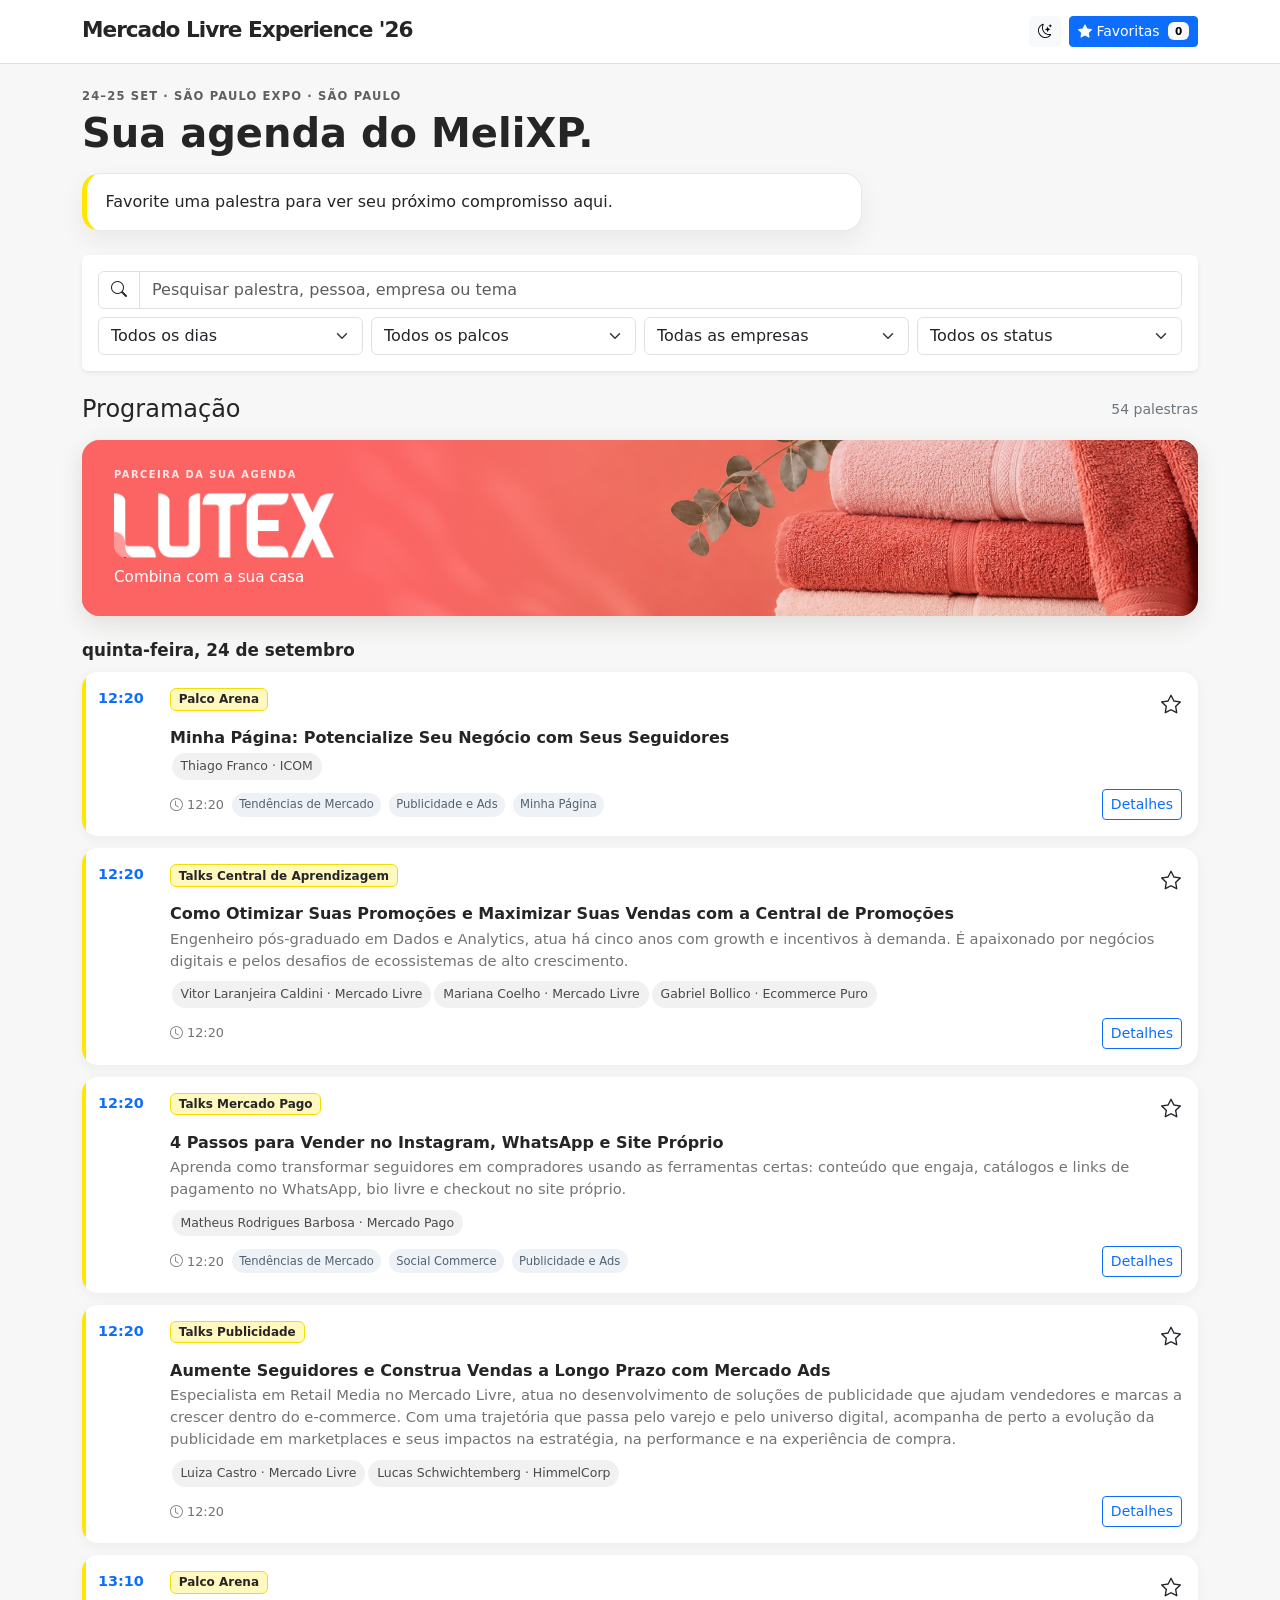
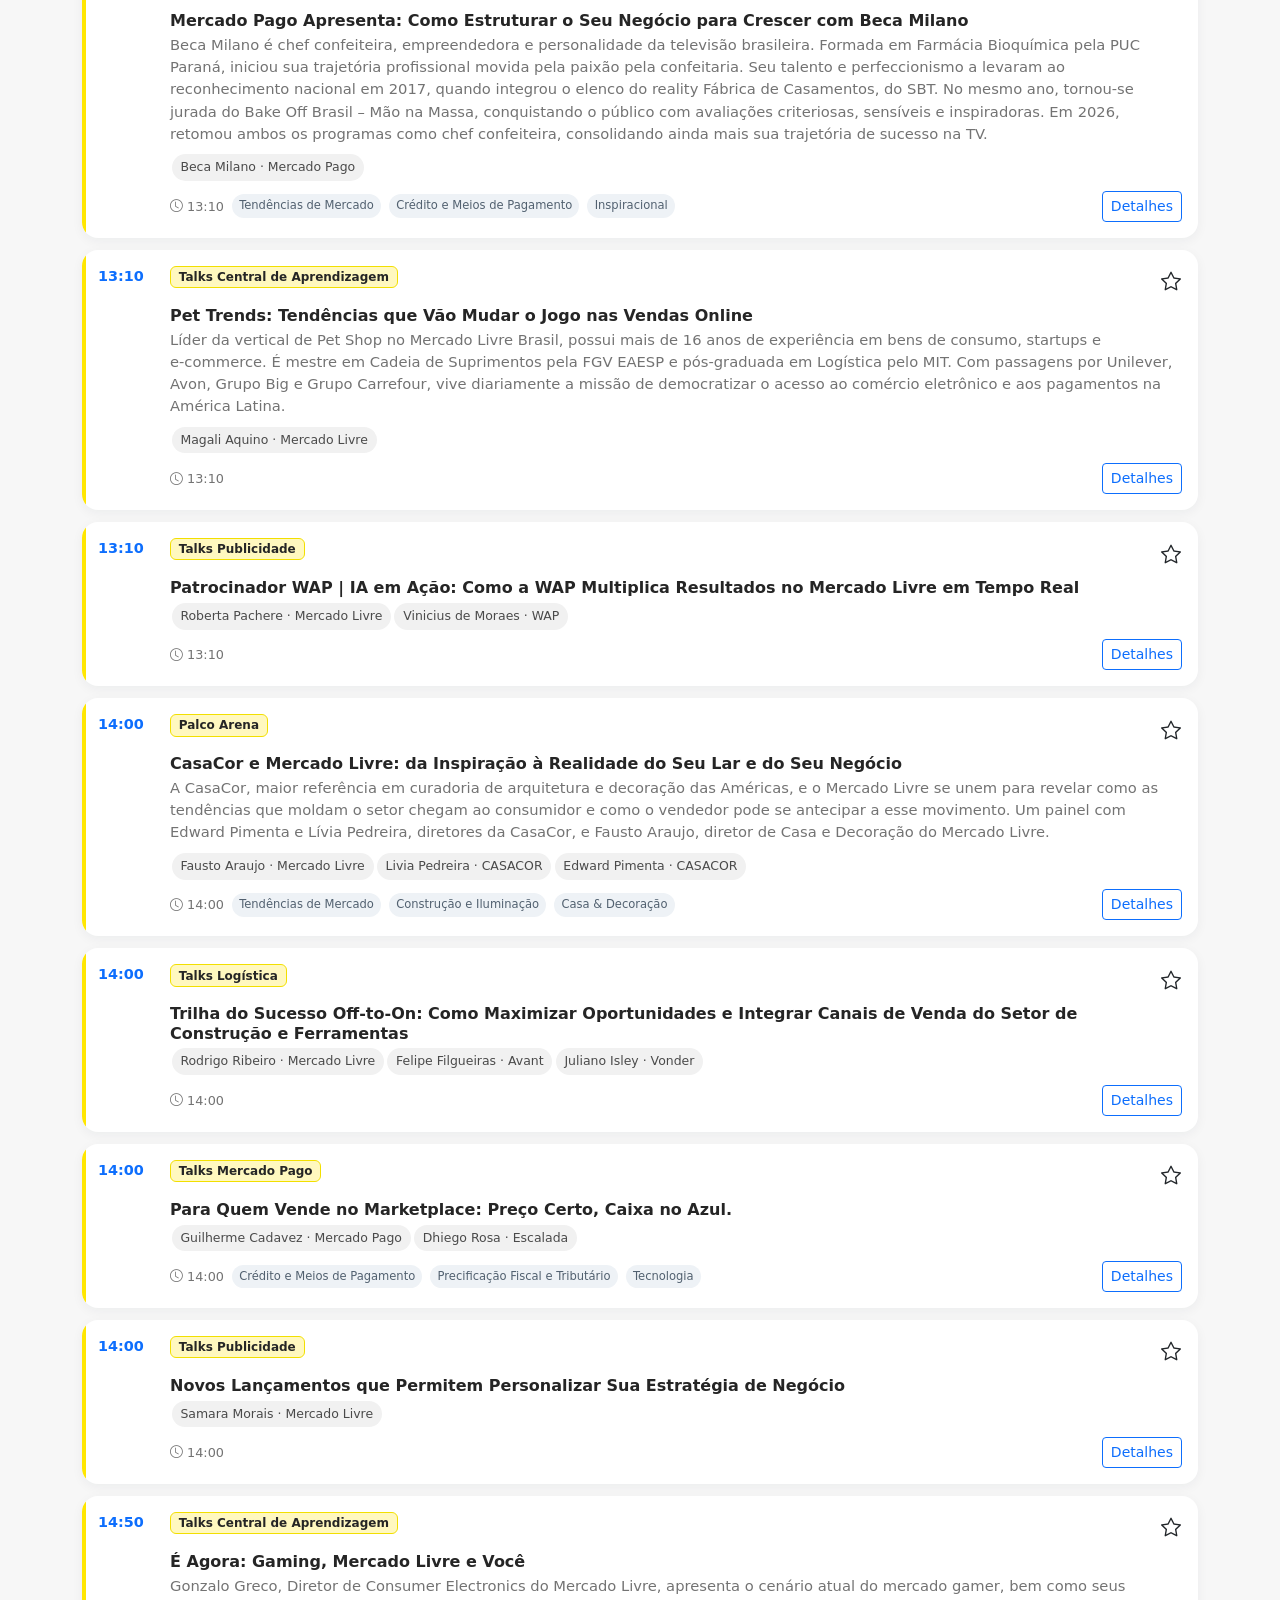
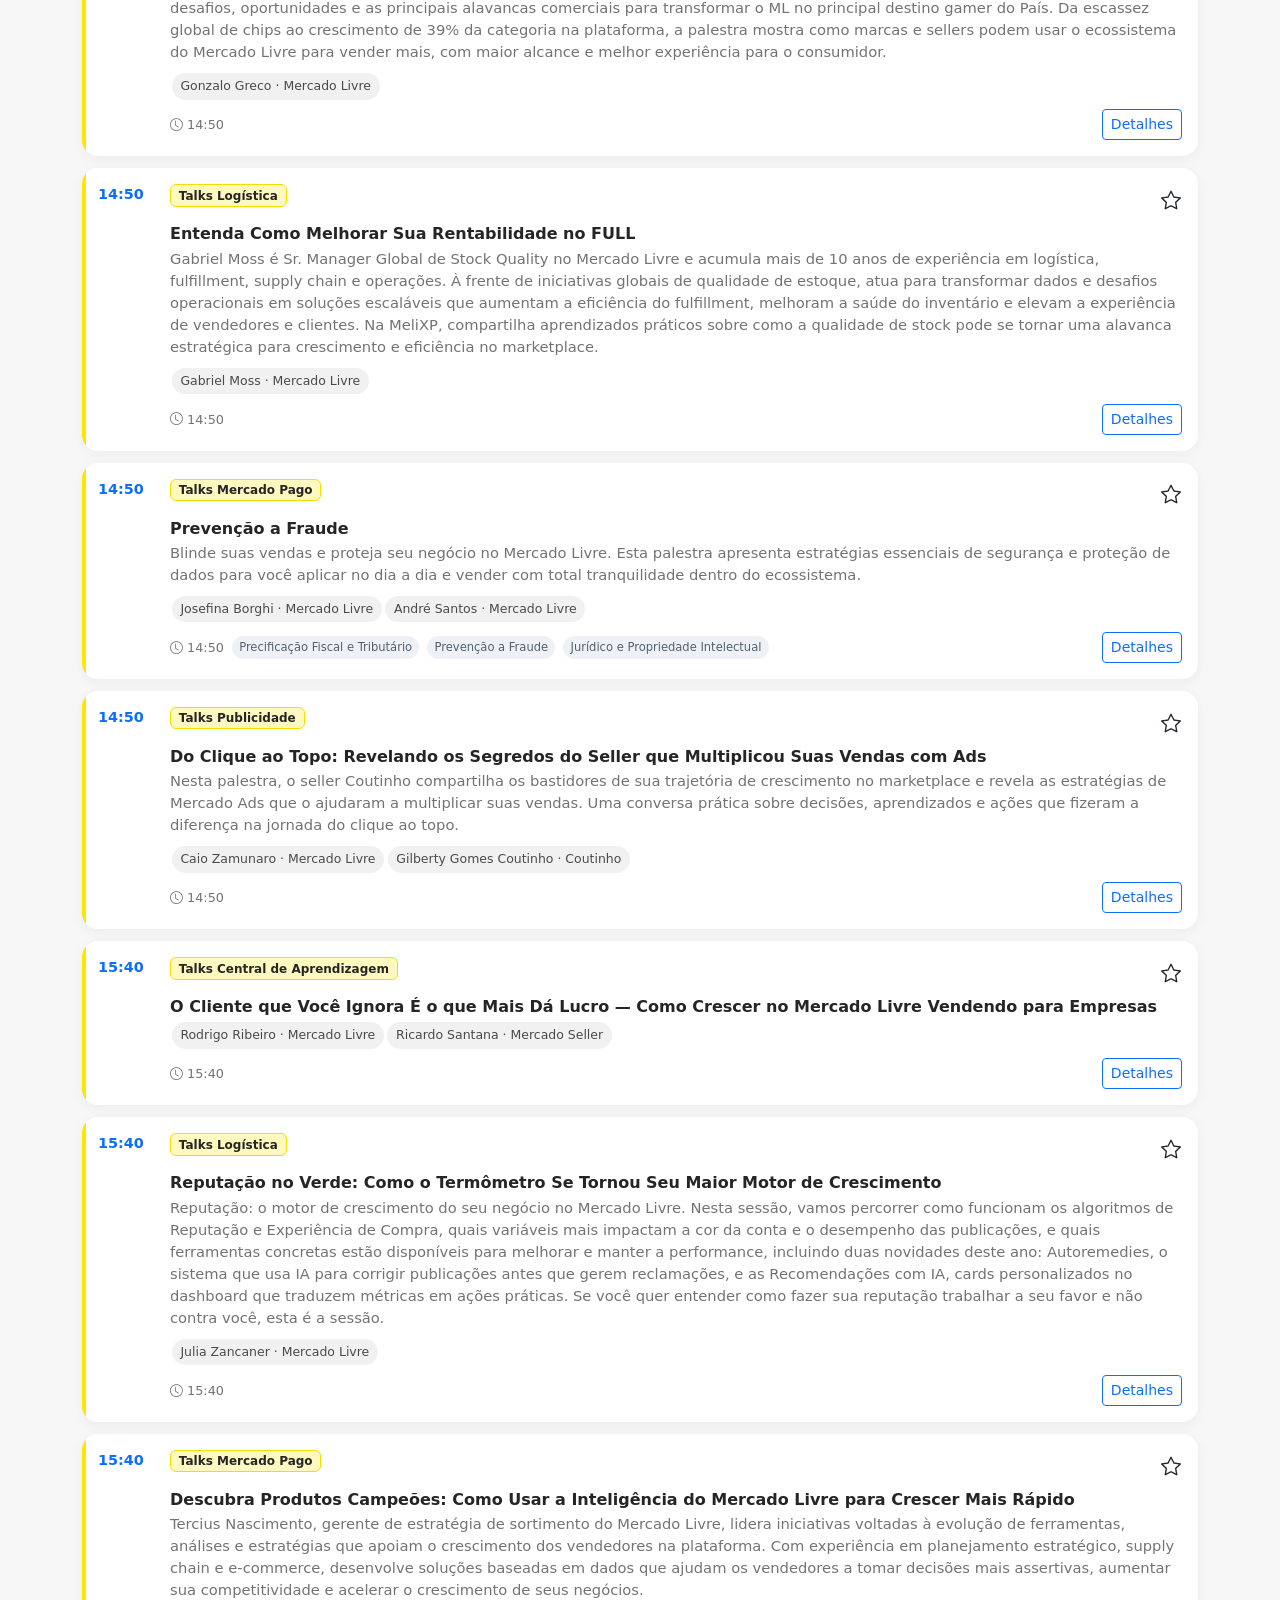
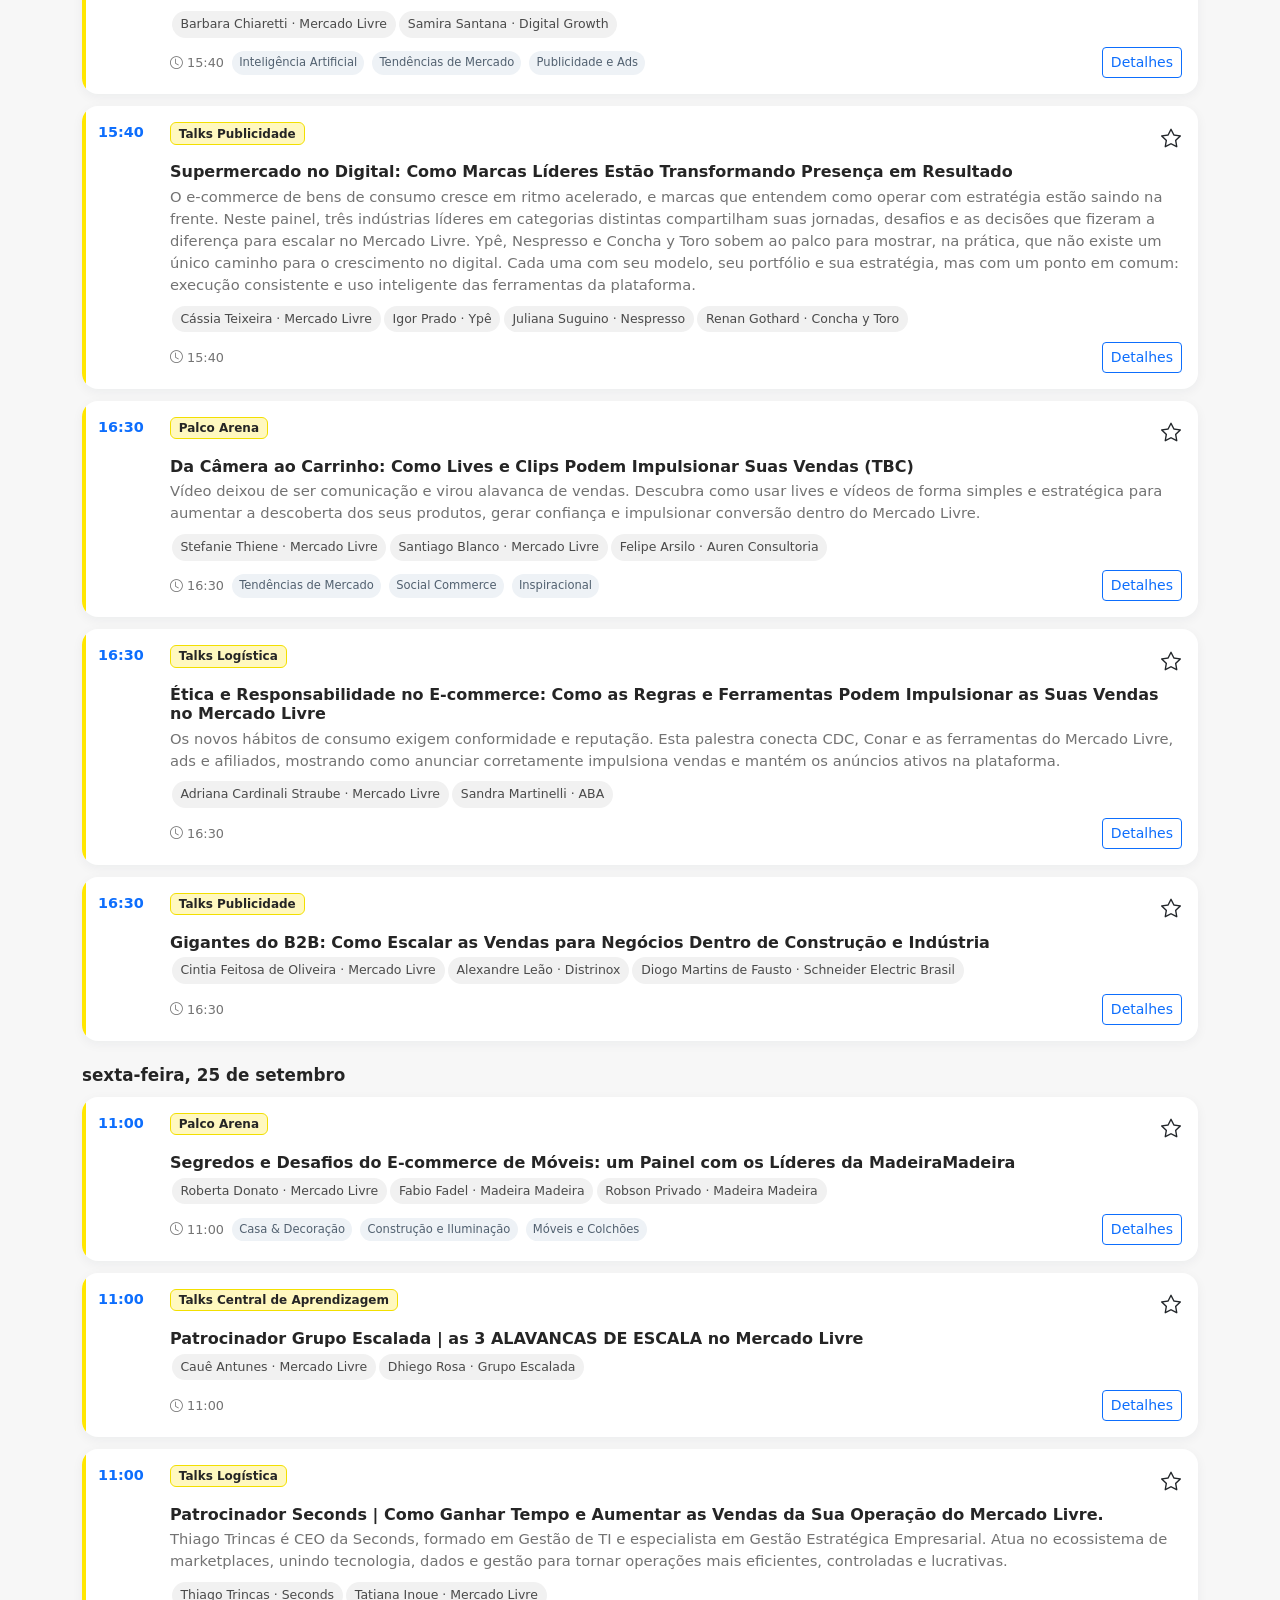
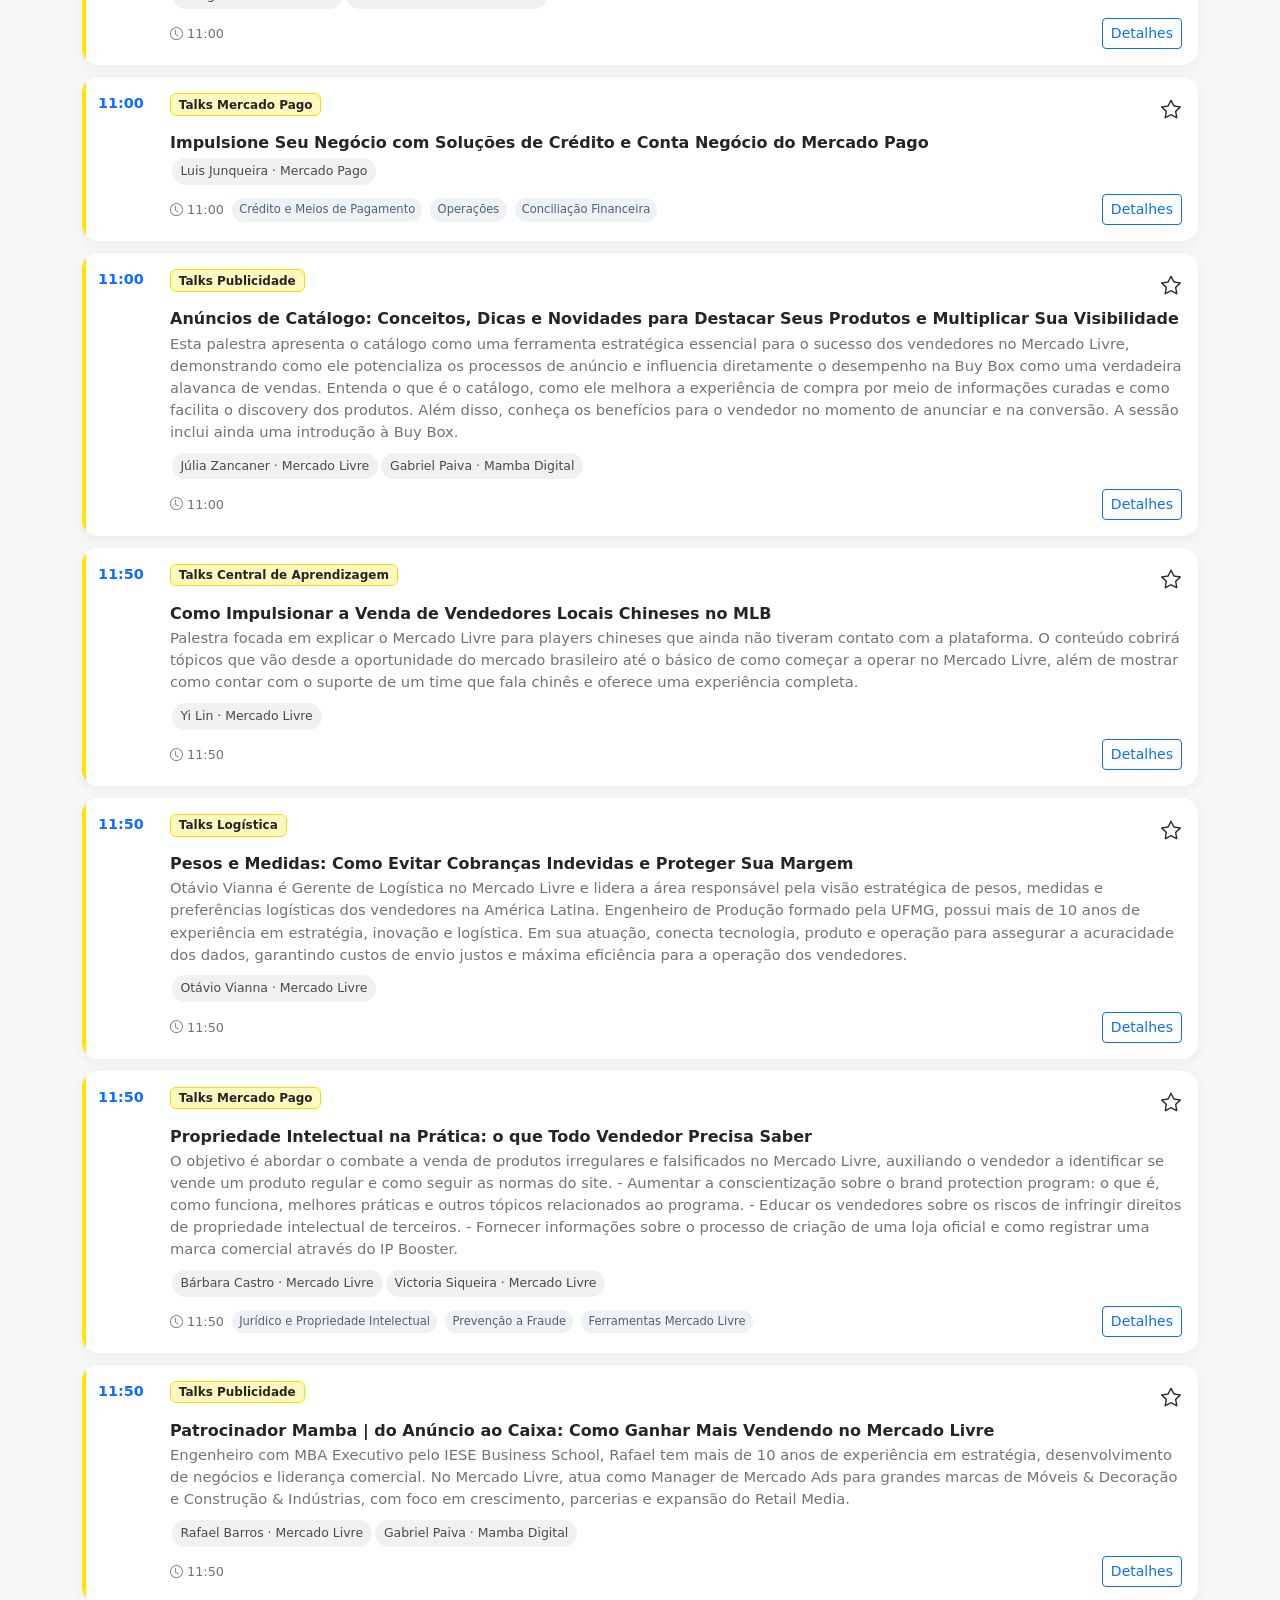
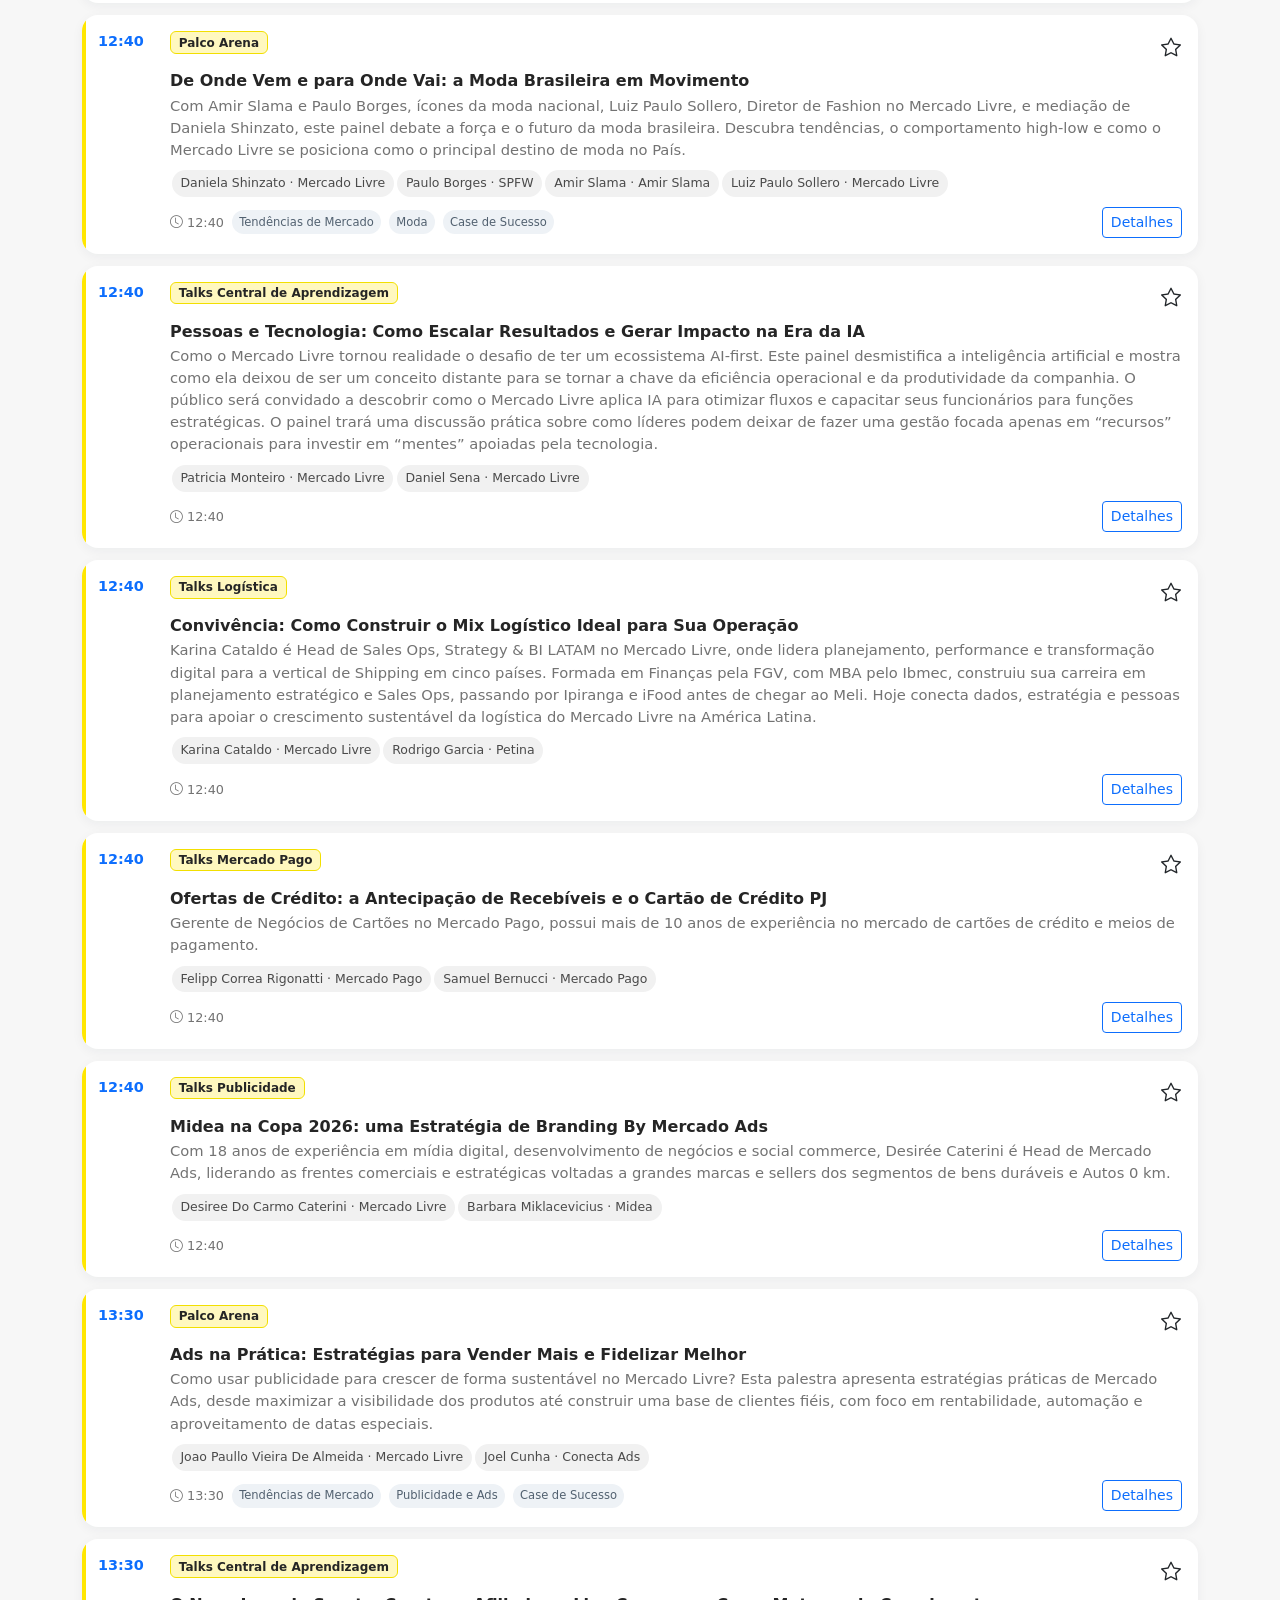
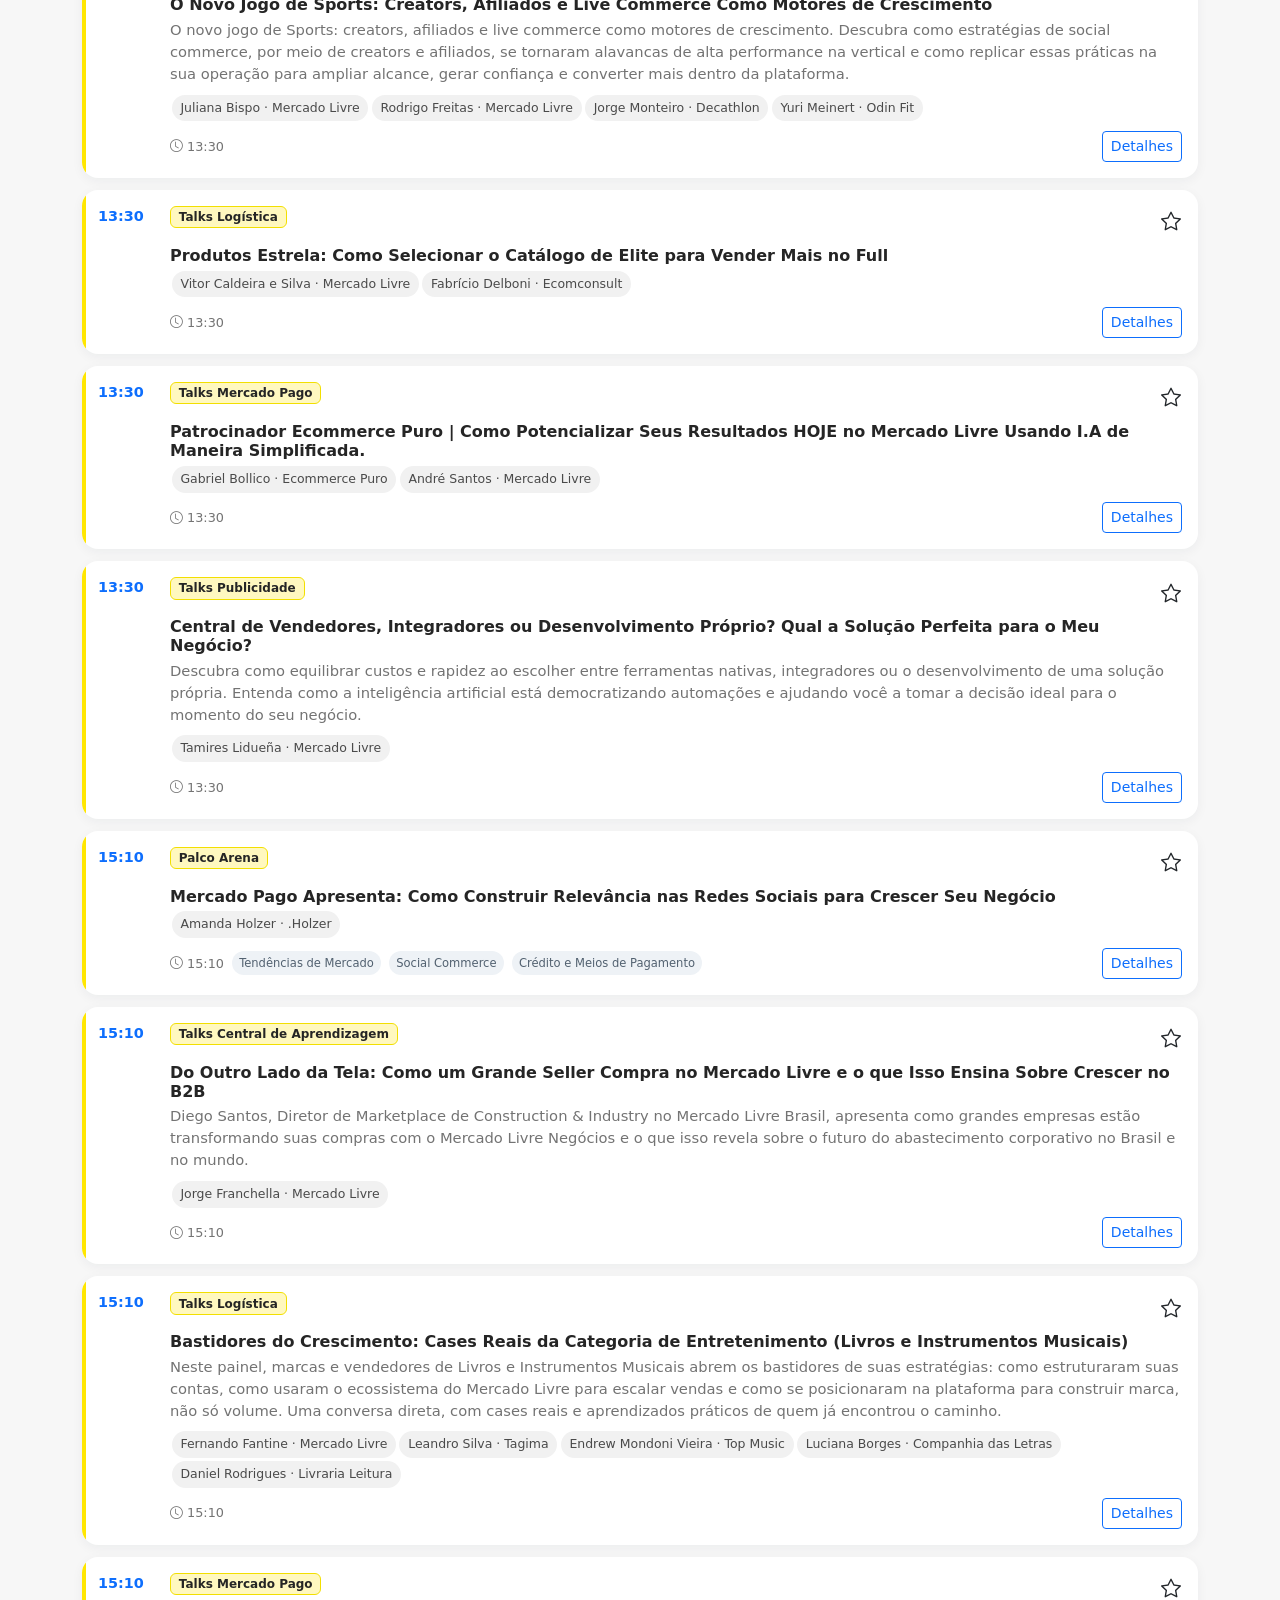
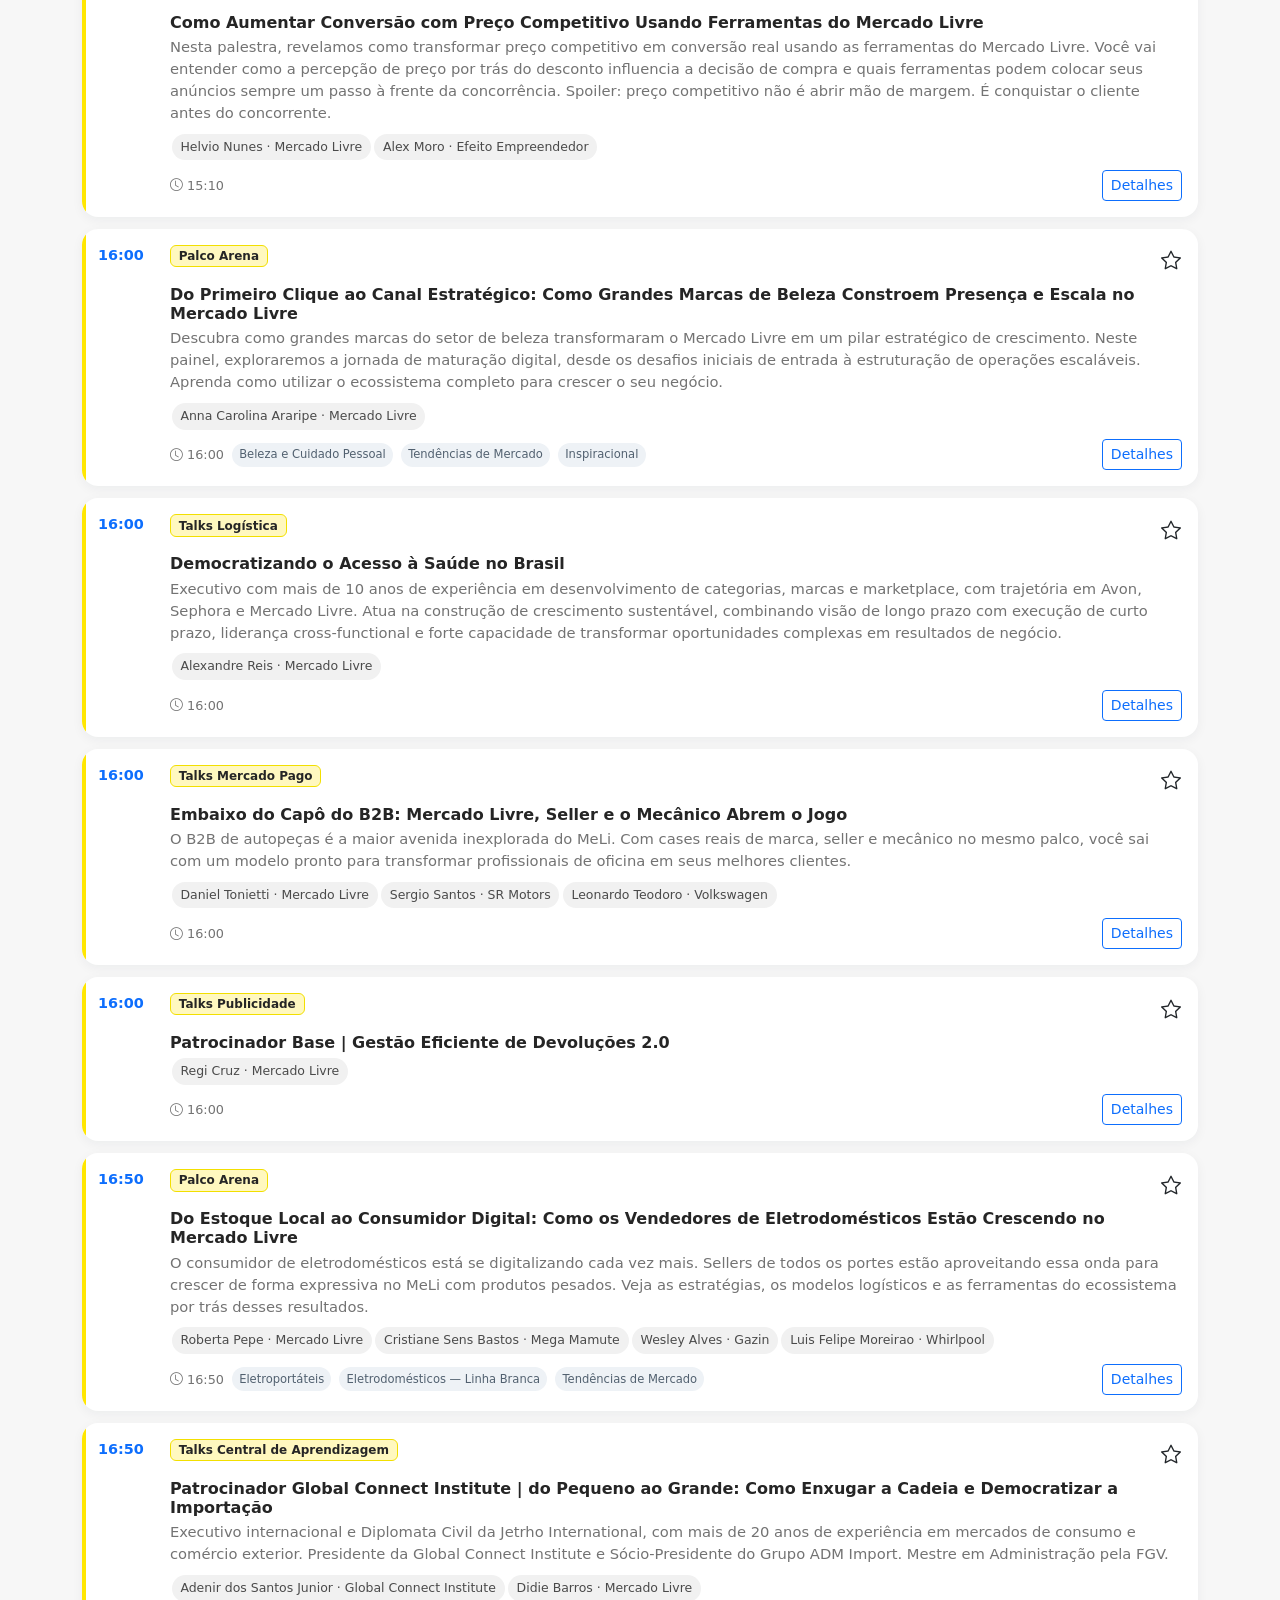
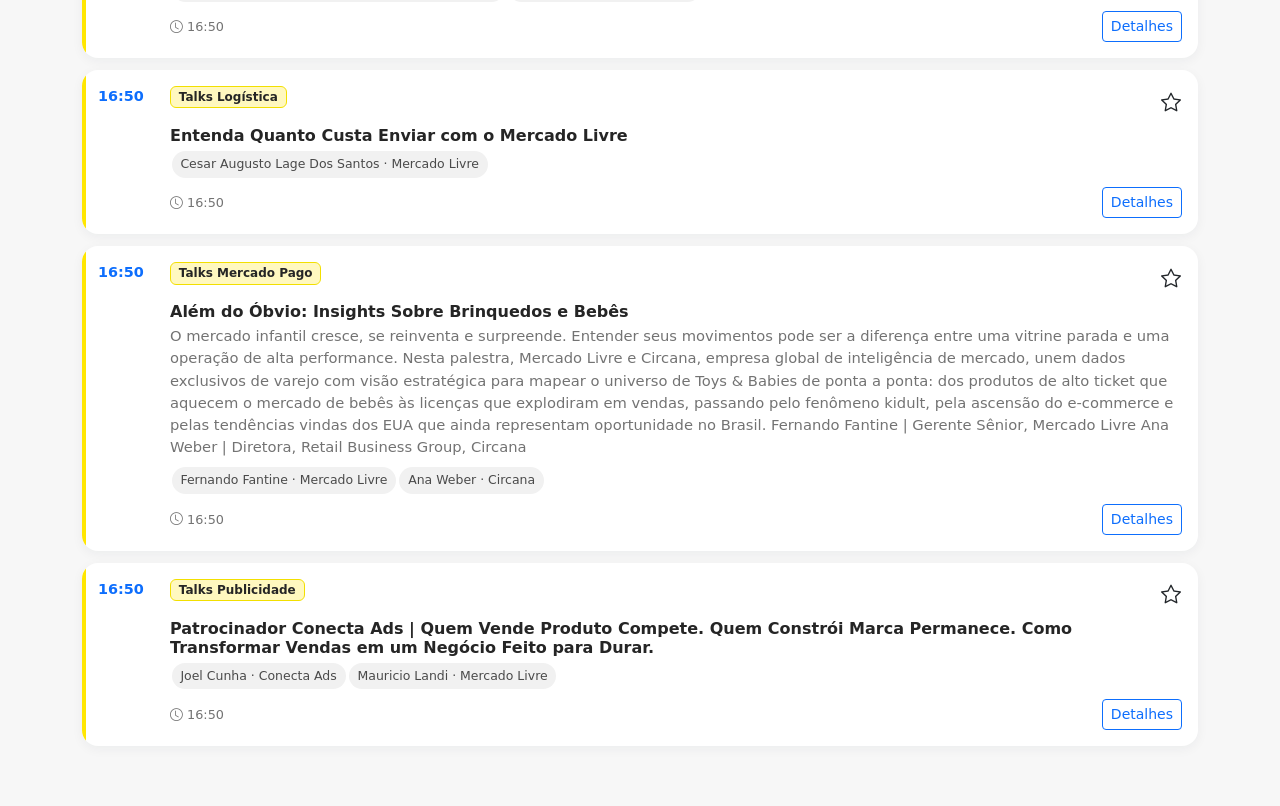
==== commit 643b9acd: "Update index.html" ====
--- a/index.html
+++ b/index.html
@@ -6,7 +6,7 @@
   <link href="https://cdn.jsdelivr.net/npm/bootstrap-icons@1.13.1/font/bootstrap-icons.min.css" rel="stylesheet">
   <link rel="manifest" href="manifest.json"><link rel="stylesheet" href="css/style.css"><link rel="stylesheet" href="css/cards.css"><link rel="stylesheet" href="css/mobile.css"><link rel="stylesheet" href="css/dark.css">
 </head><body data-page="agenda">
-  <header class="sticky-top app-header border-bottom"><div class="container py-3"><div class="d-flex align-items-center gap-3"><a class="brand text-decoration-none" href="index.html"><span></span><strong>Mercado Livre Experience'26</strong><small></small></a><div class="ms-auto d-flex gap-2"><button class="btn btn-light btn-sm" id="themeToggle" aria-label="Alternar tema"><i class="bi bi-moon-stars"></i></button><a class="btn btn-primary btn-sm" href="favoritos.html"><i class="bi bi-star-fill"></i> Favoritas <span class="badge text-bg-light ms-1" id="favoriteCount">0</span></a></div></div></div></header>
+  <header class="sticky-top app-header border-bottom"><div class="container py-3"><div class="d-flex align-items-center gap-3"><a class="brand text-decoration-none" href="index.html"><span></span><strong>Mercado Livre Experience '26</strong><small></small></a><div class="ms-auto d-flex gap-2"><button class="btn btn-light btn-sm" id="themeToggle" aria-label="Alternar tema"><i class="bi bi-moon-stars"></i></button><a class="btn btn-primary btn-sm" href="favoritos.html"><i class="bi bi-star-fill"></i> Favoritas <span class="badge text-bg-light ms-1" id="favoriteCount">0</span></a></div></div></div></header>
   <main class="container pb-5"><section class="hero py-4"><p class="eyebrow mb-1">24–25 SET · SÃO PAULO EXPO · SÃO PAULO</p><h1 class="display-6 fw-bold mb-3">Sua agenda do MeliXP.</h1><div class="next-card" id="nextTalk"><span class="spinner-border spinner-border-sm"></span> Carregando programação oficial…</div></section>
   <section class="card shadow-sm border-0 mb-4"><div class="card-body"><div class="row g-2"><div class="col-12"><label class="visually-hidden" for="search">Pesquisar</label><div class="input-group"><span class="input-group-text bg-white"><i class="bi bi-search"></i></span><input id="search" class="form-control" placeholder="Pesquisar palestra, pessoa, empresa ou tema"></div></div><div class="col-md"><select id="dayFilter" class="form-select"><option value="">Todos os dias</option></select></div><div class="col-md"><select id="stageFilter" class="form-select"><option value="">Todos os palcos</option></select></div><div class="col-md"><select id="companyFilter" class="form-select"><option value="">Todas as empresas</option></select></div><div class="col-md"><select id="statusFilter" class="form-select"><option value="">Todos os status</option><option value="upcoming">Ainda vai acontecer</option><option value="live">Em andamento</option><option value="soon">Começa em 15 min</option><option value="watched">Assistidas</option></select></div></div></div></section>
   <section><div class="d-flex justify-content-between align-items-center mb-3"><h2 class="h4 mb-0">Programação</h2><span id="resultCount" class="text-secondary small"></span></div><div id="schedule" class="timeline" aria-live="polite"></div><div id="emptyState" class="text-center py-5 d-none"><i class="bi bi-calendar-x fs-1 text-secondary"></i><p class="mt-2">Nenhuma palestra encontrada.</p></div></section></main>
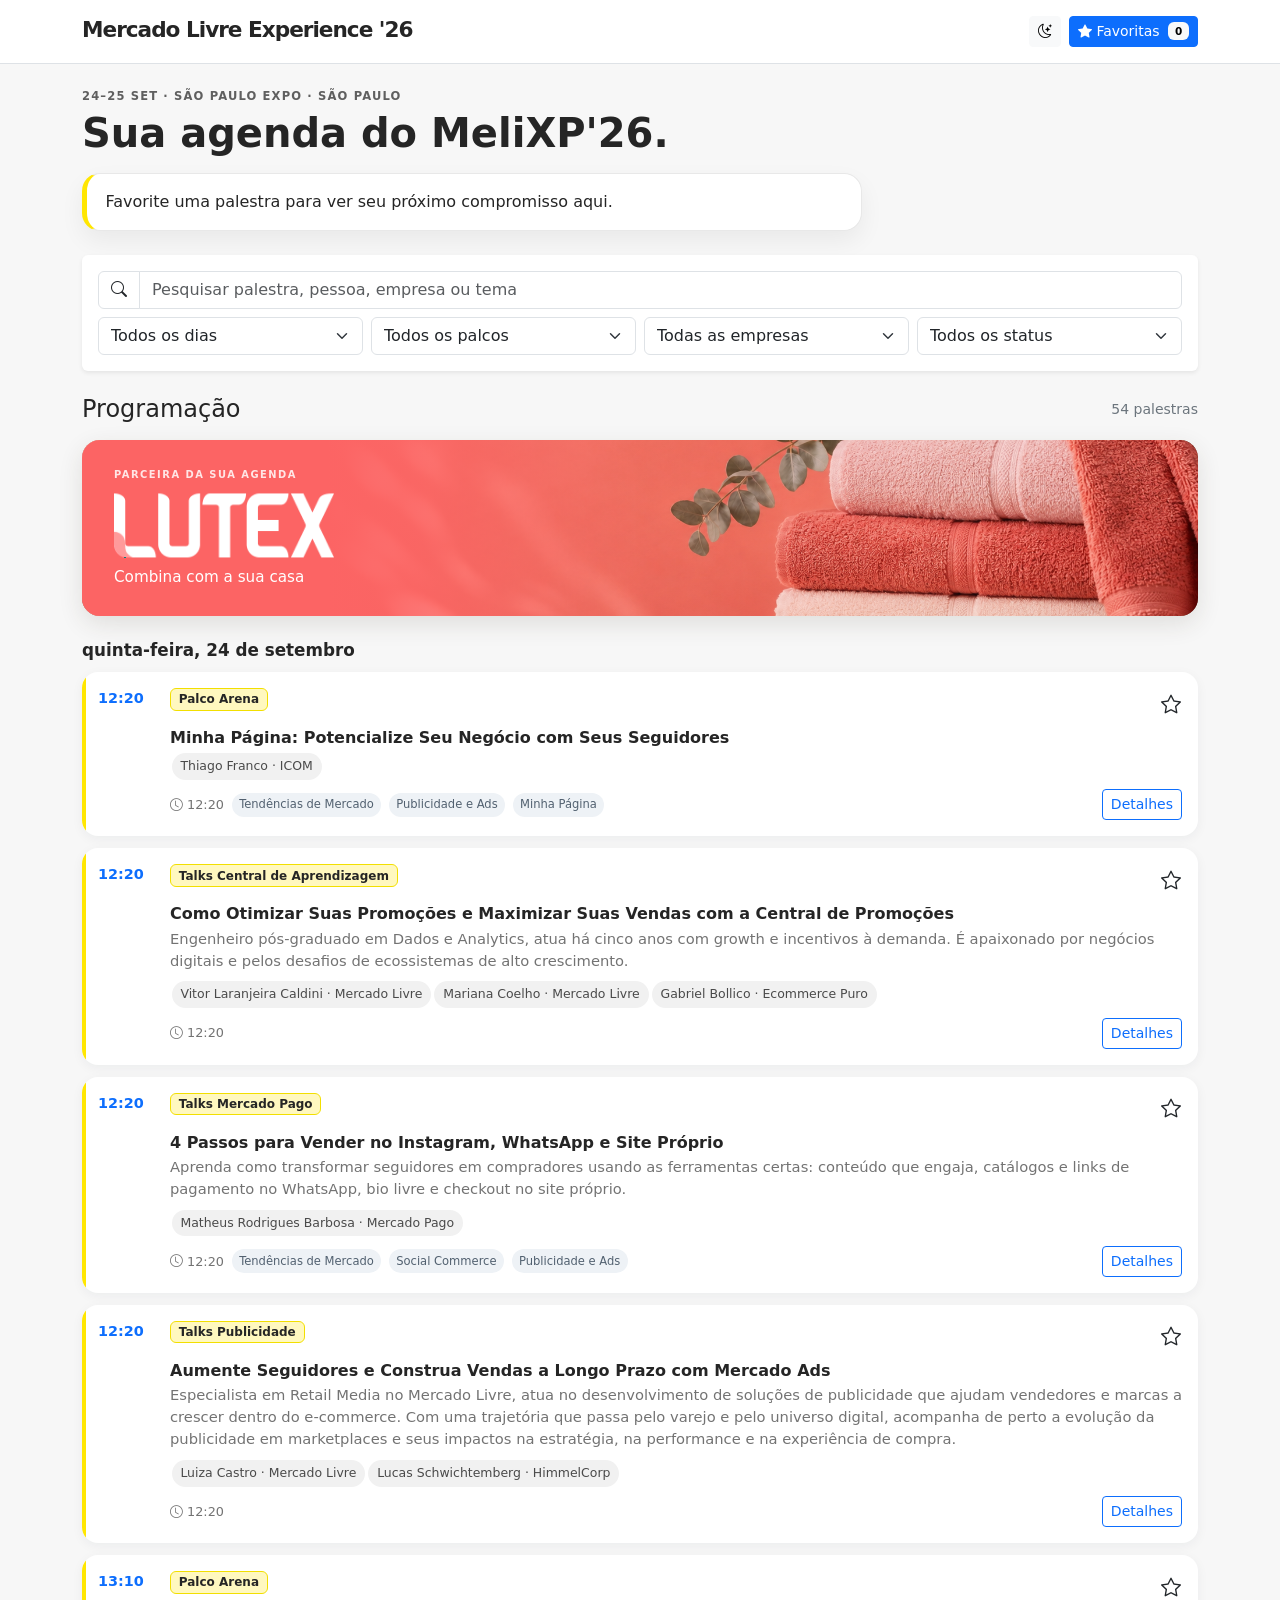
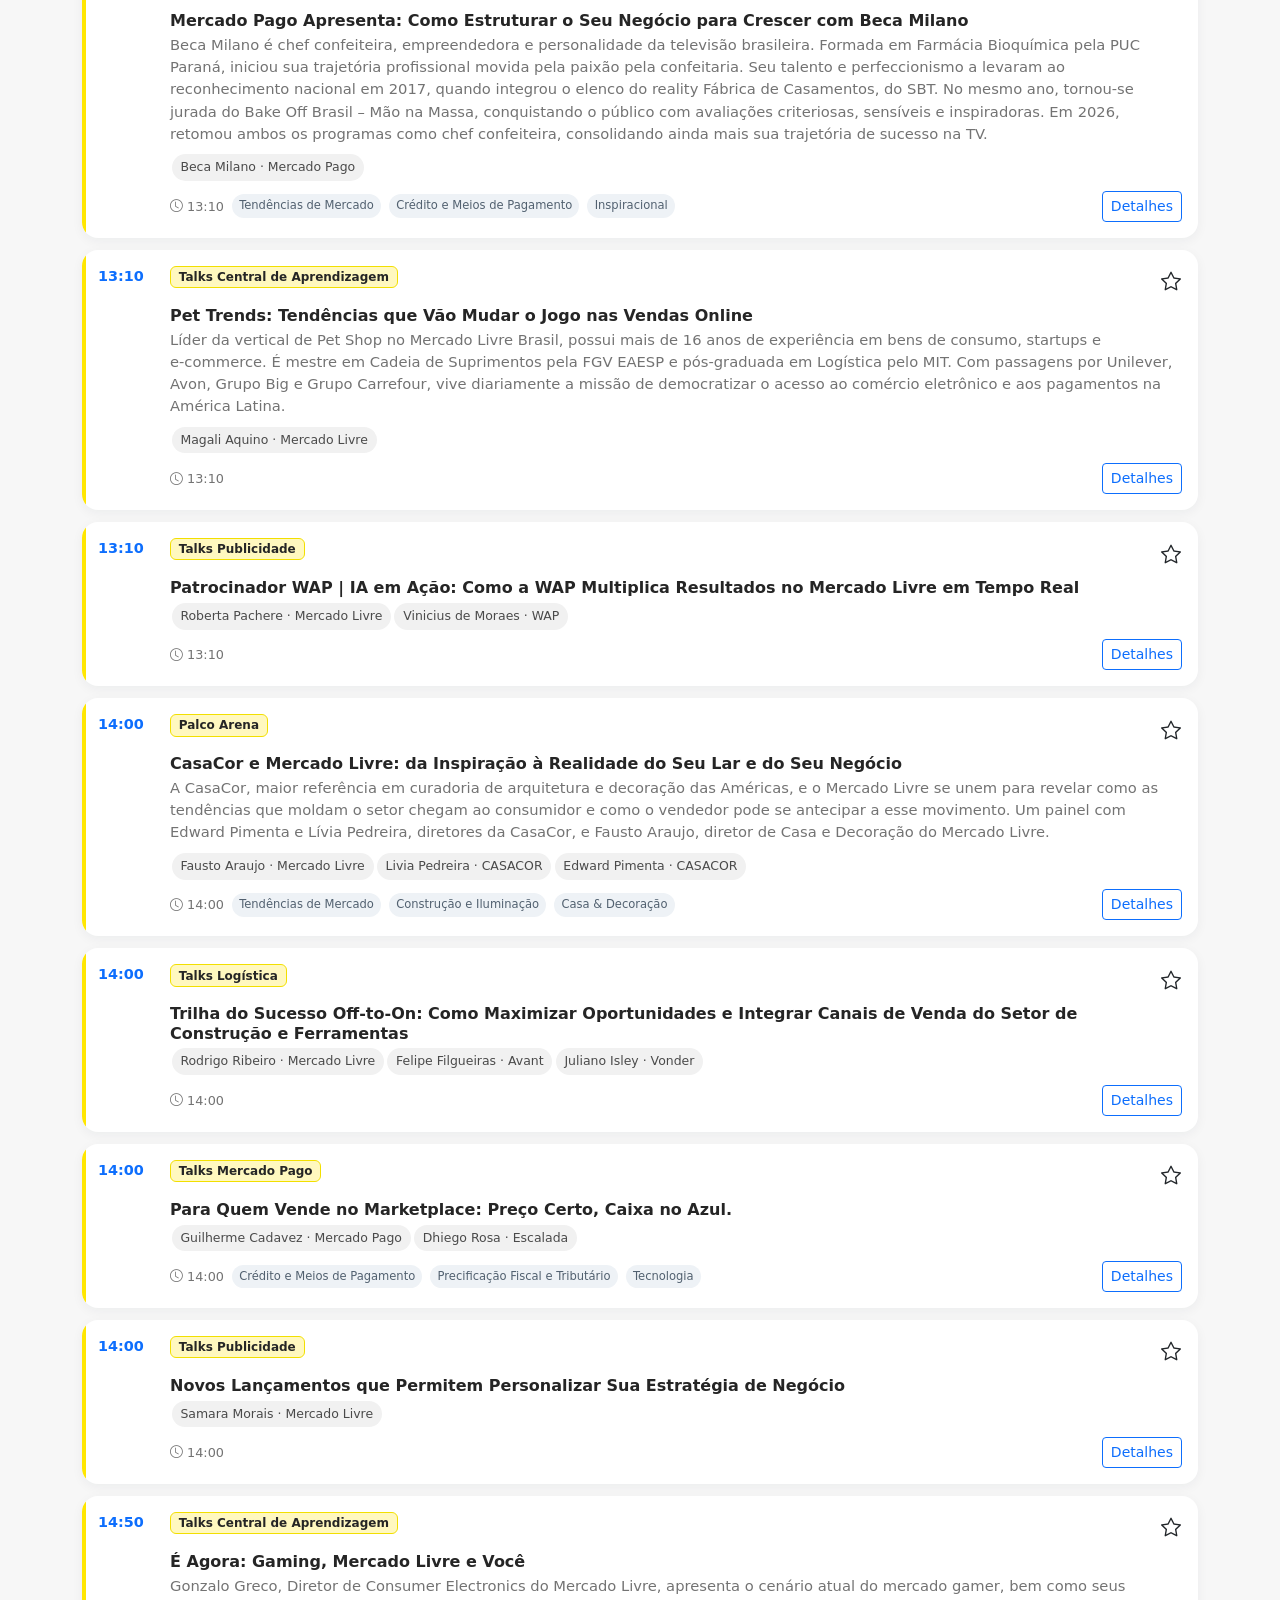
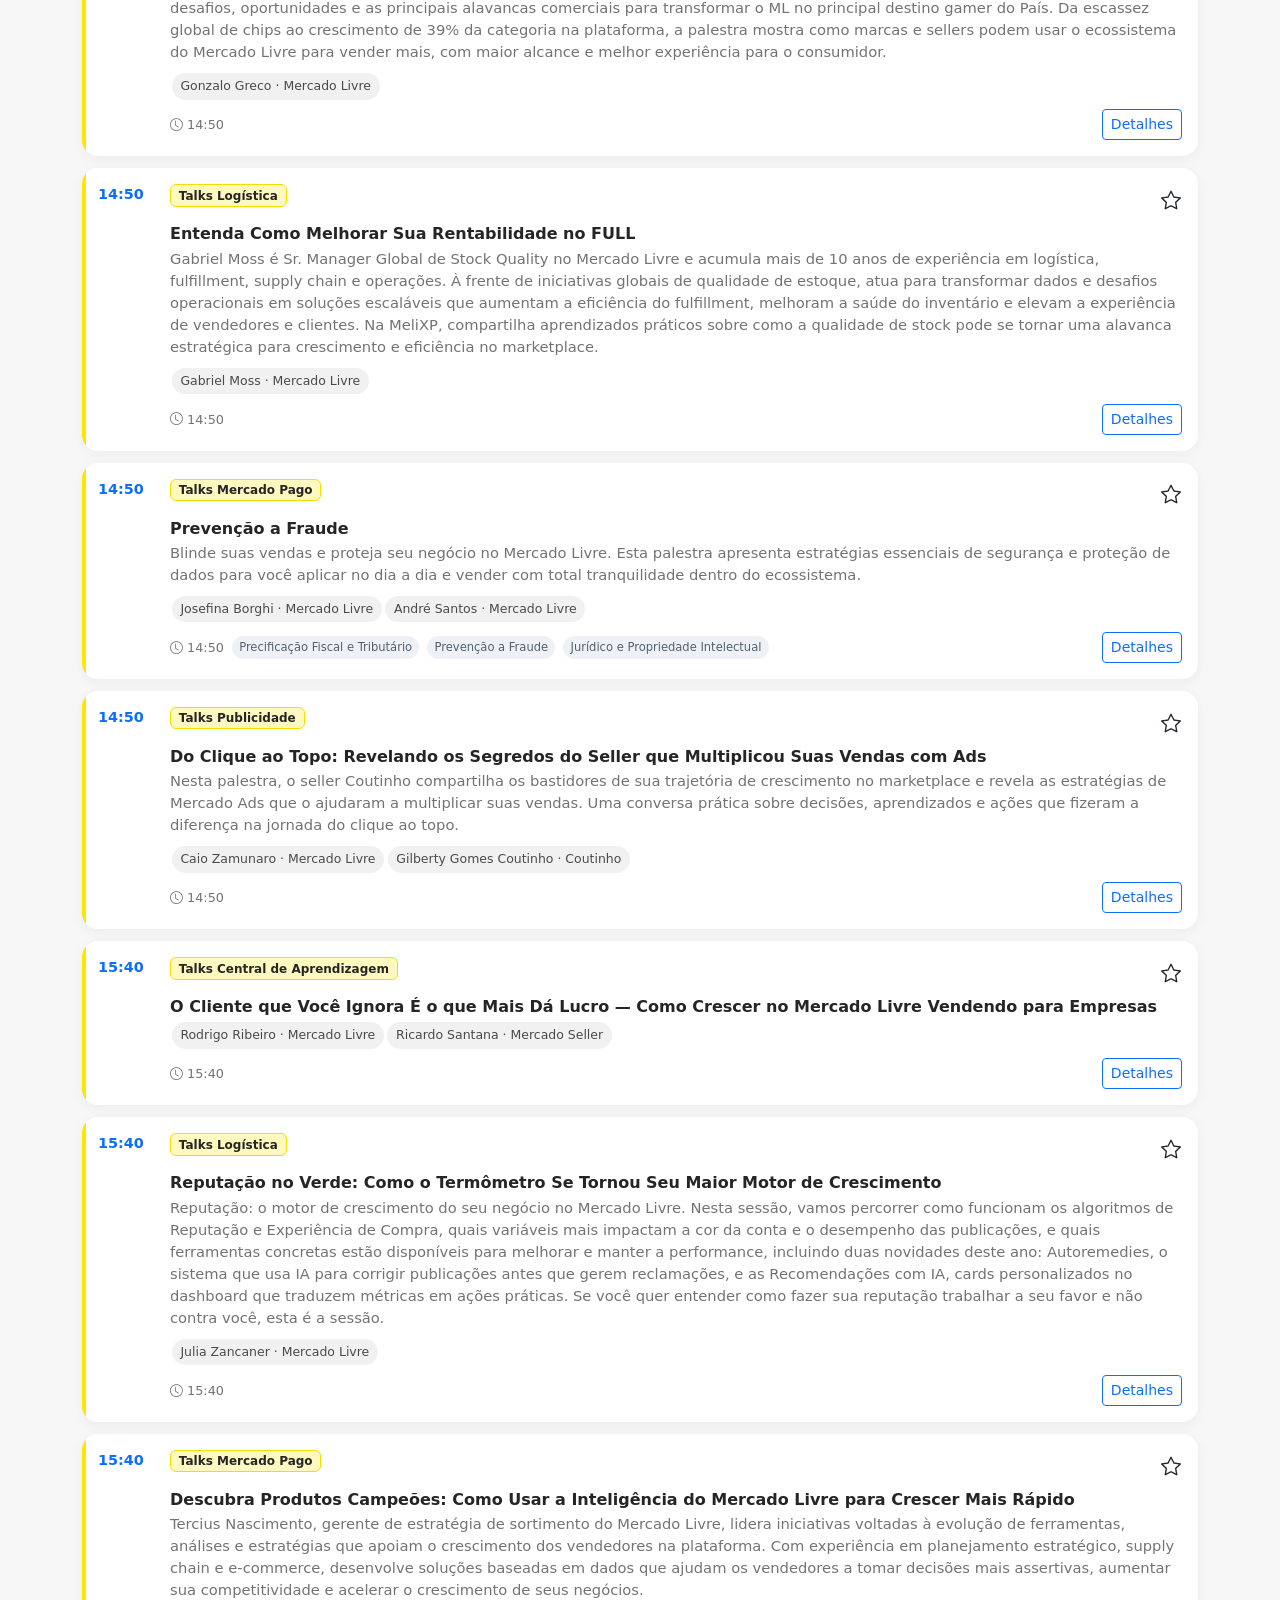
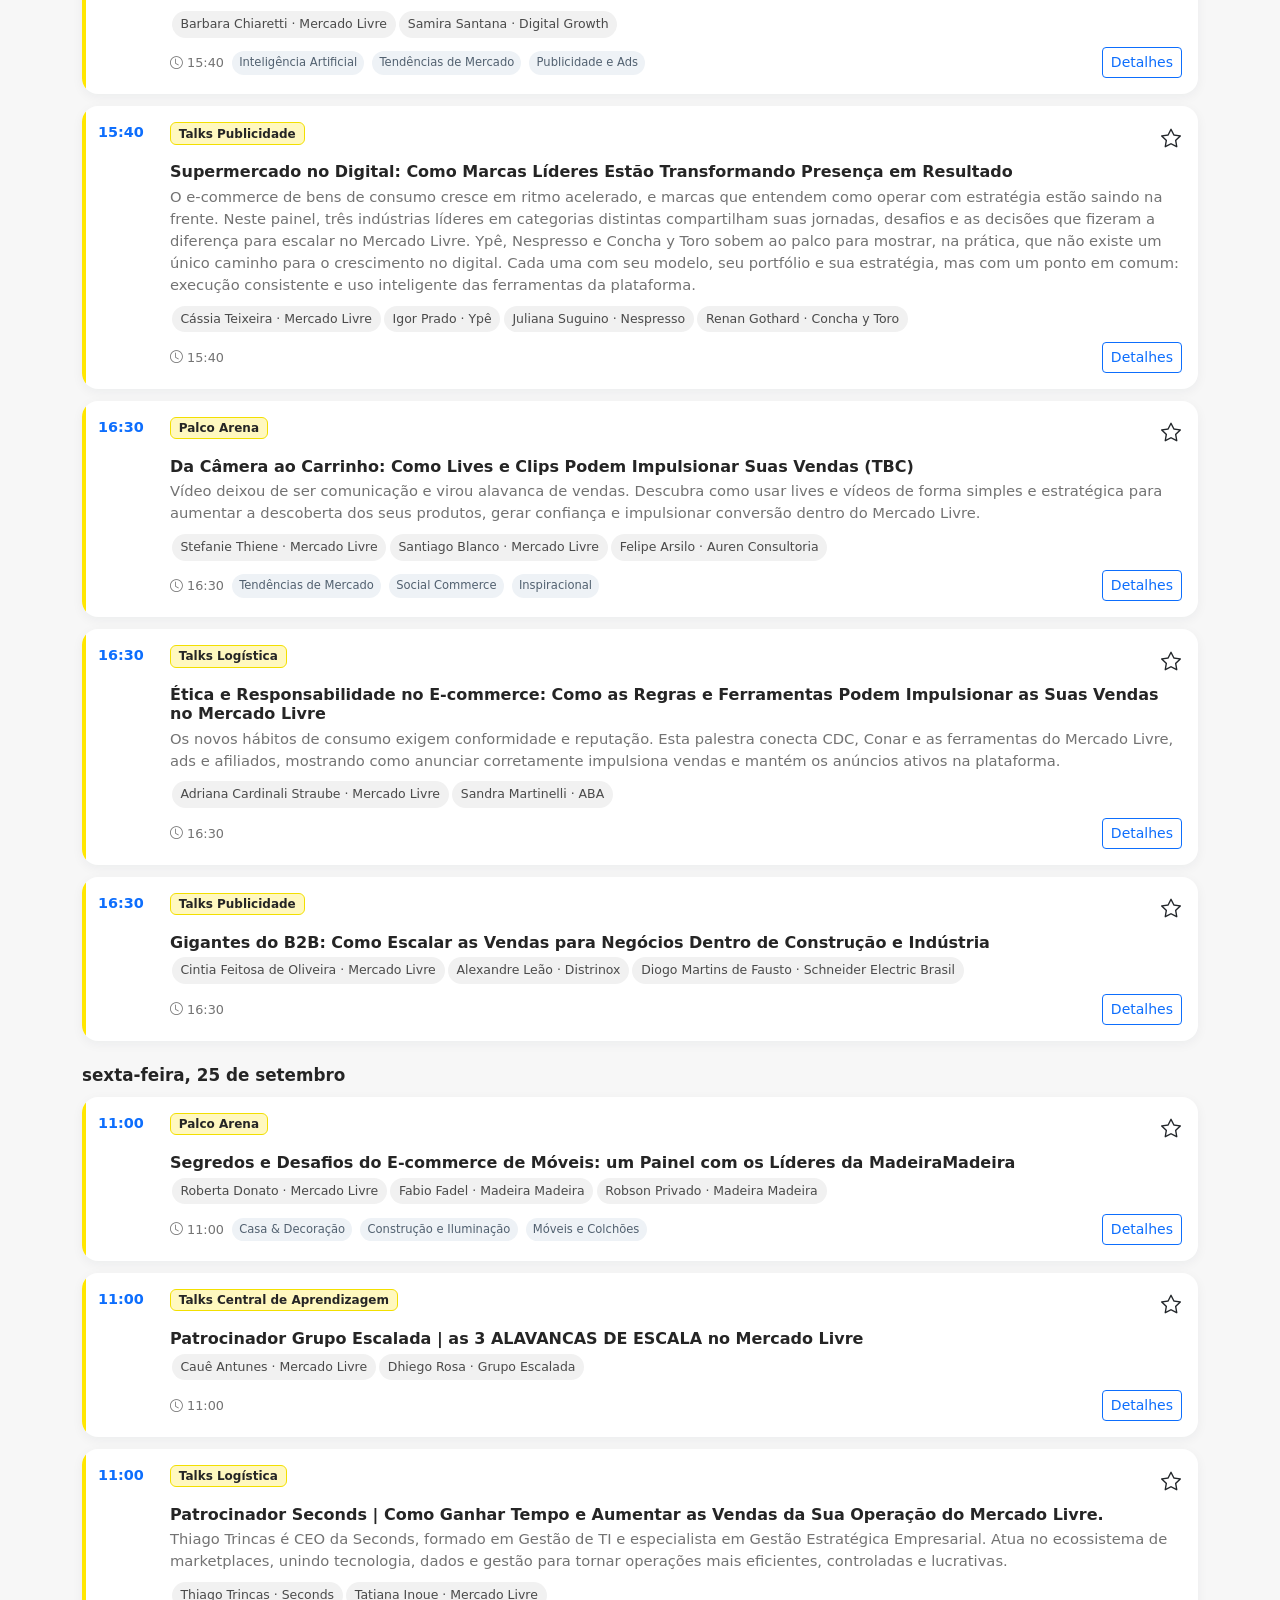
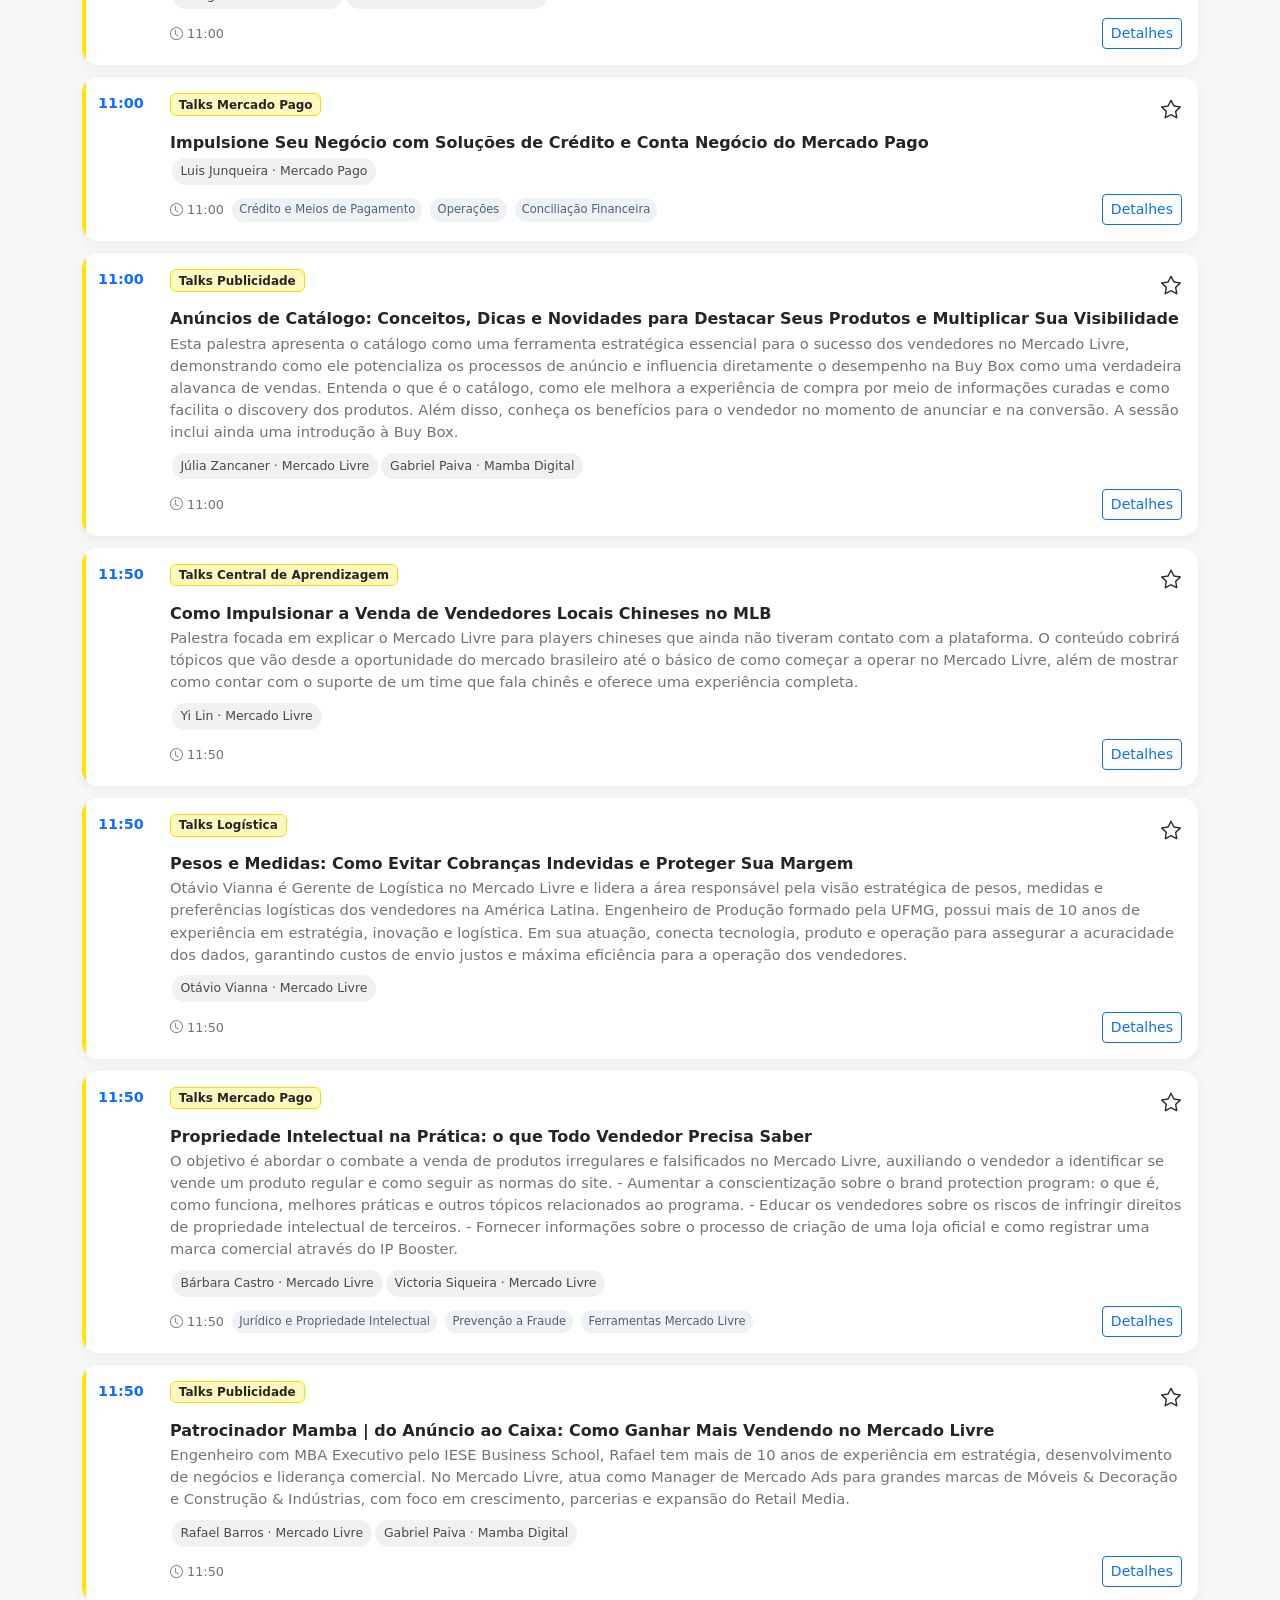
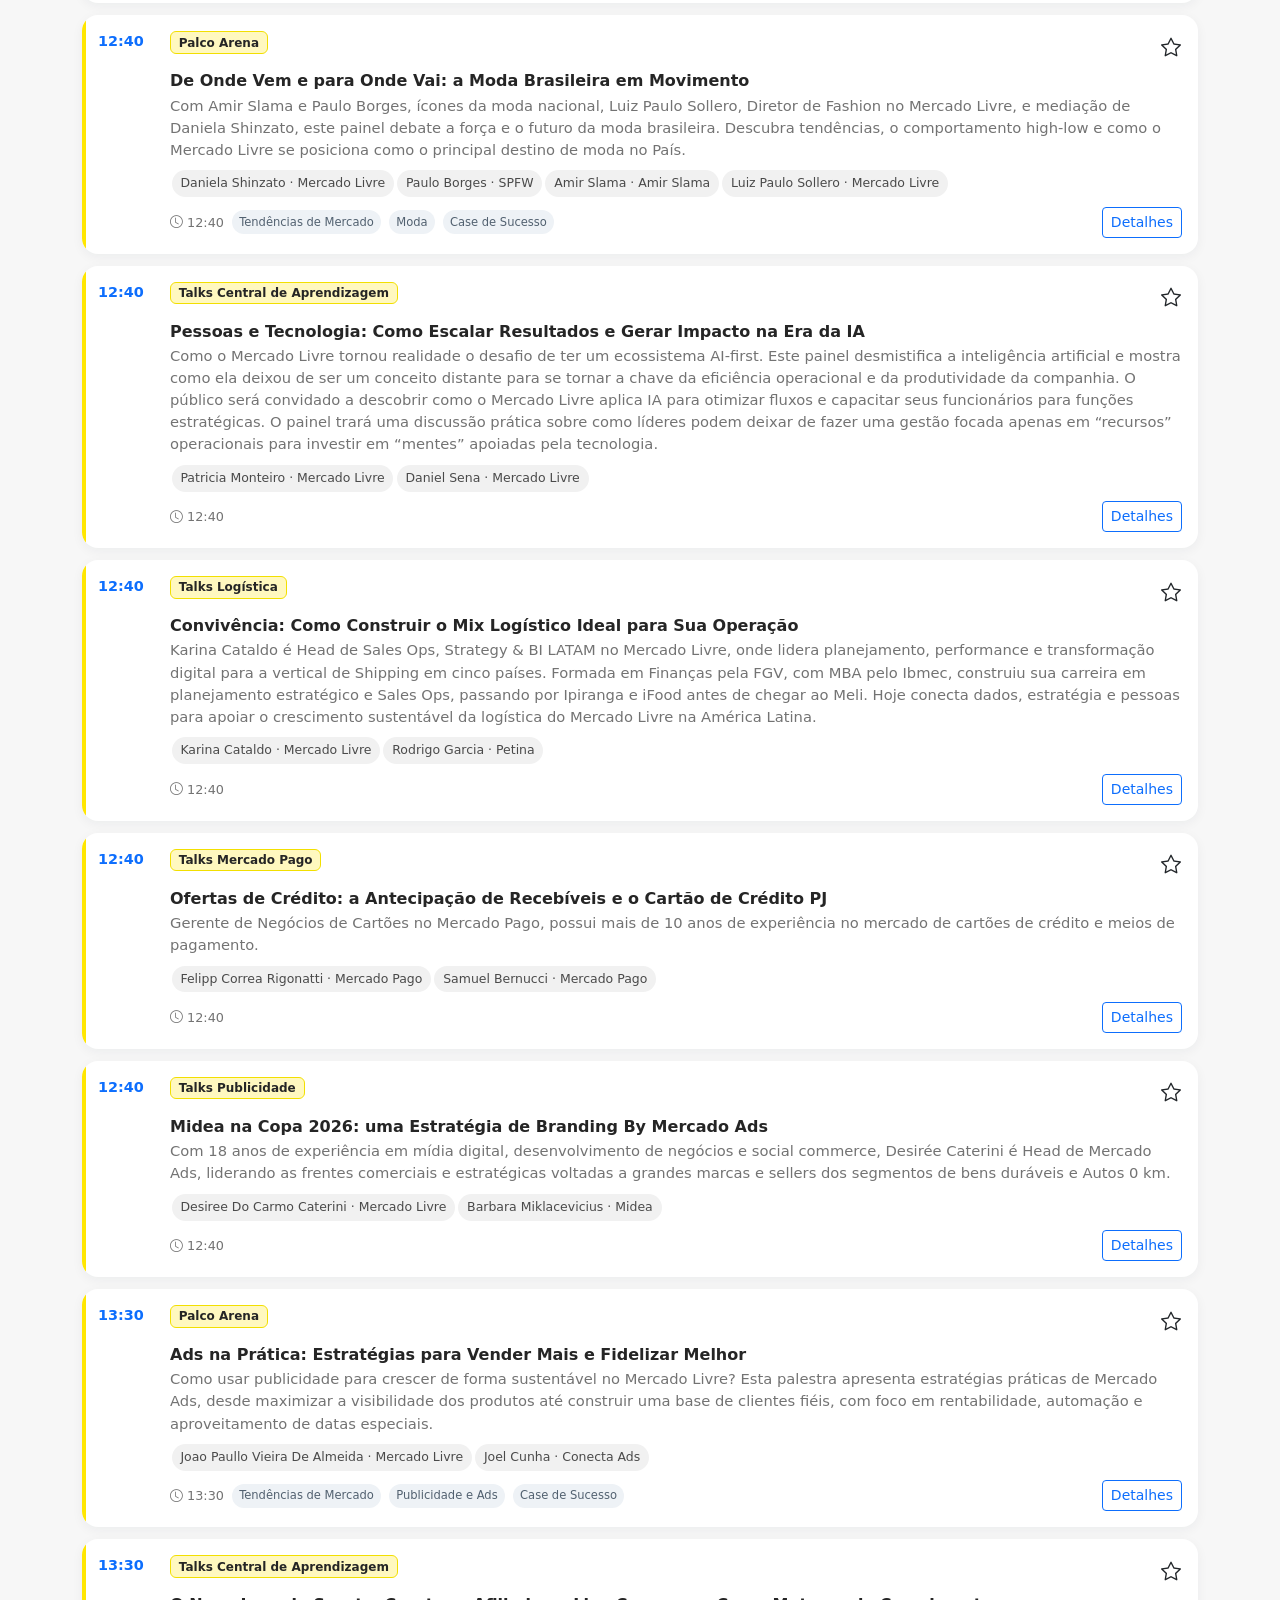
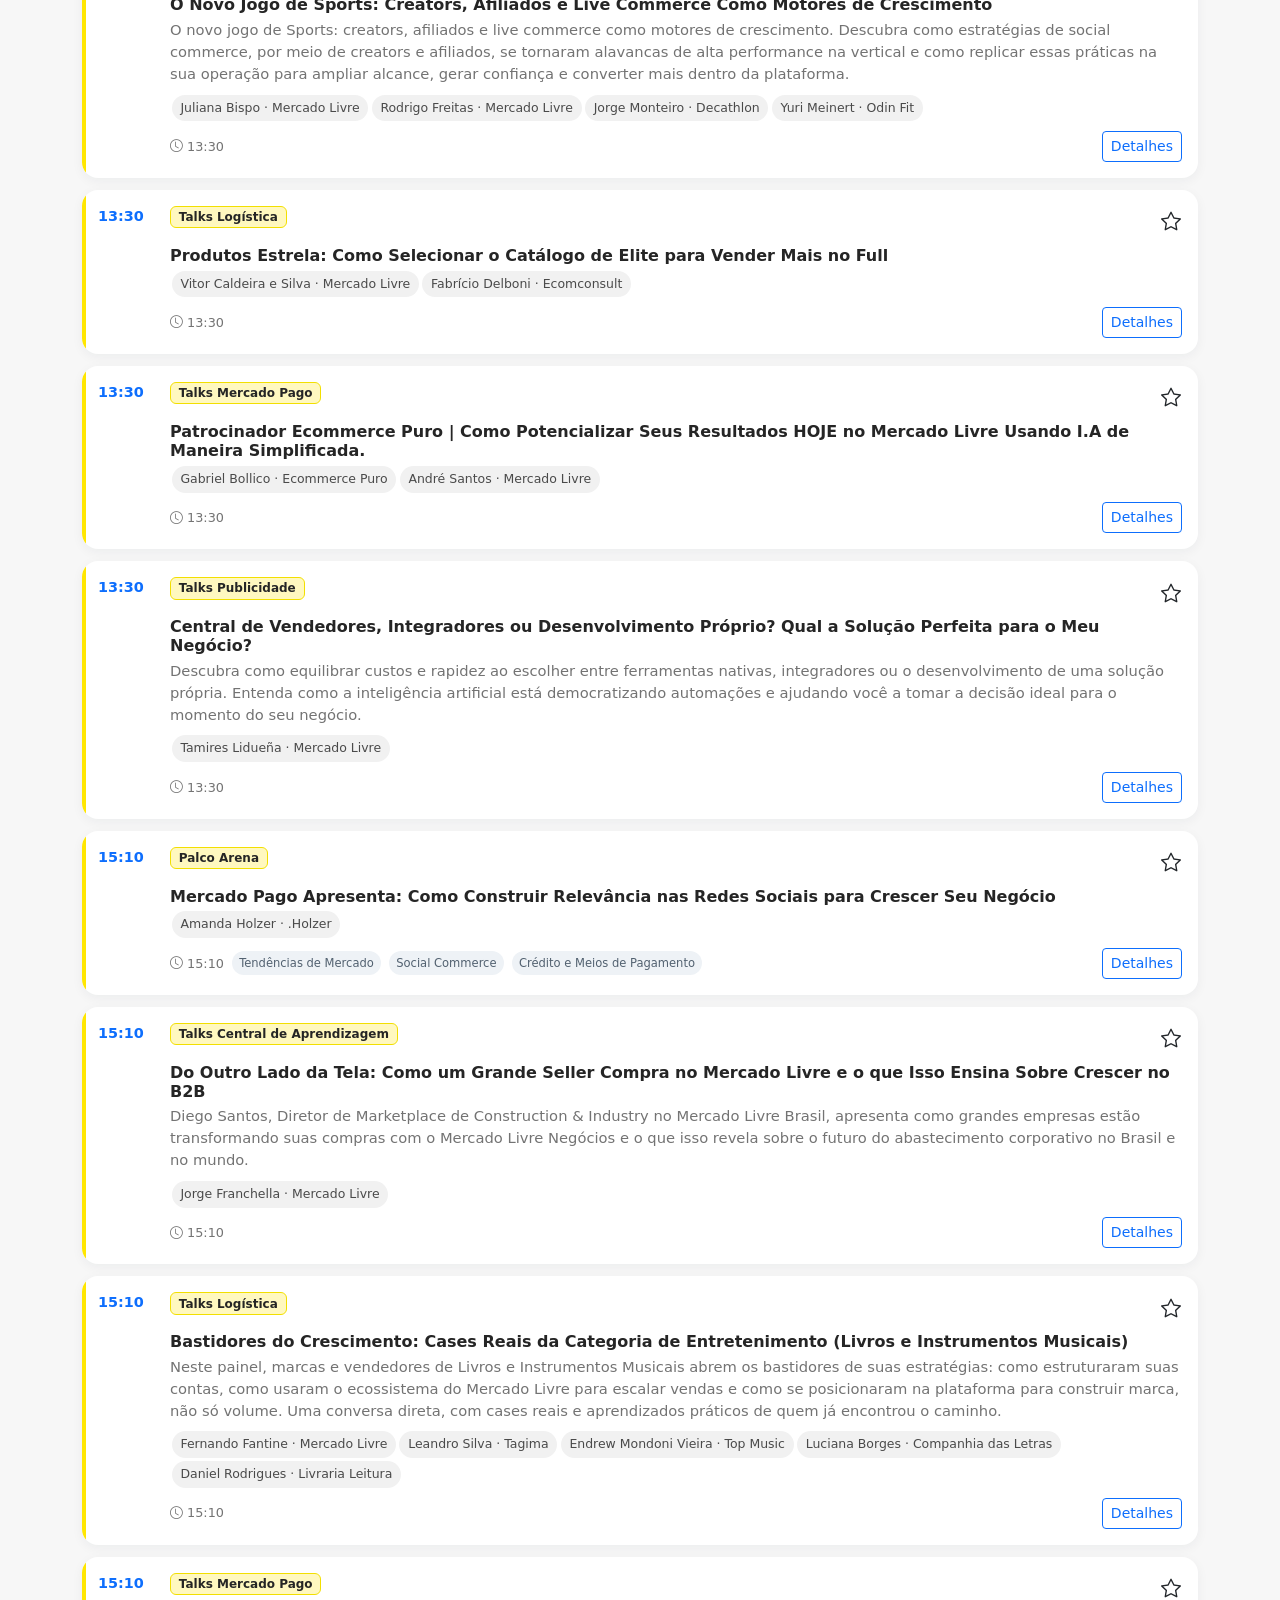
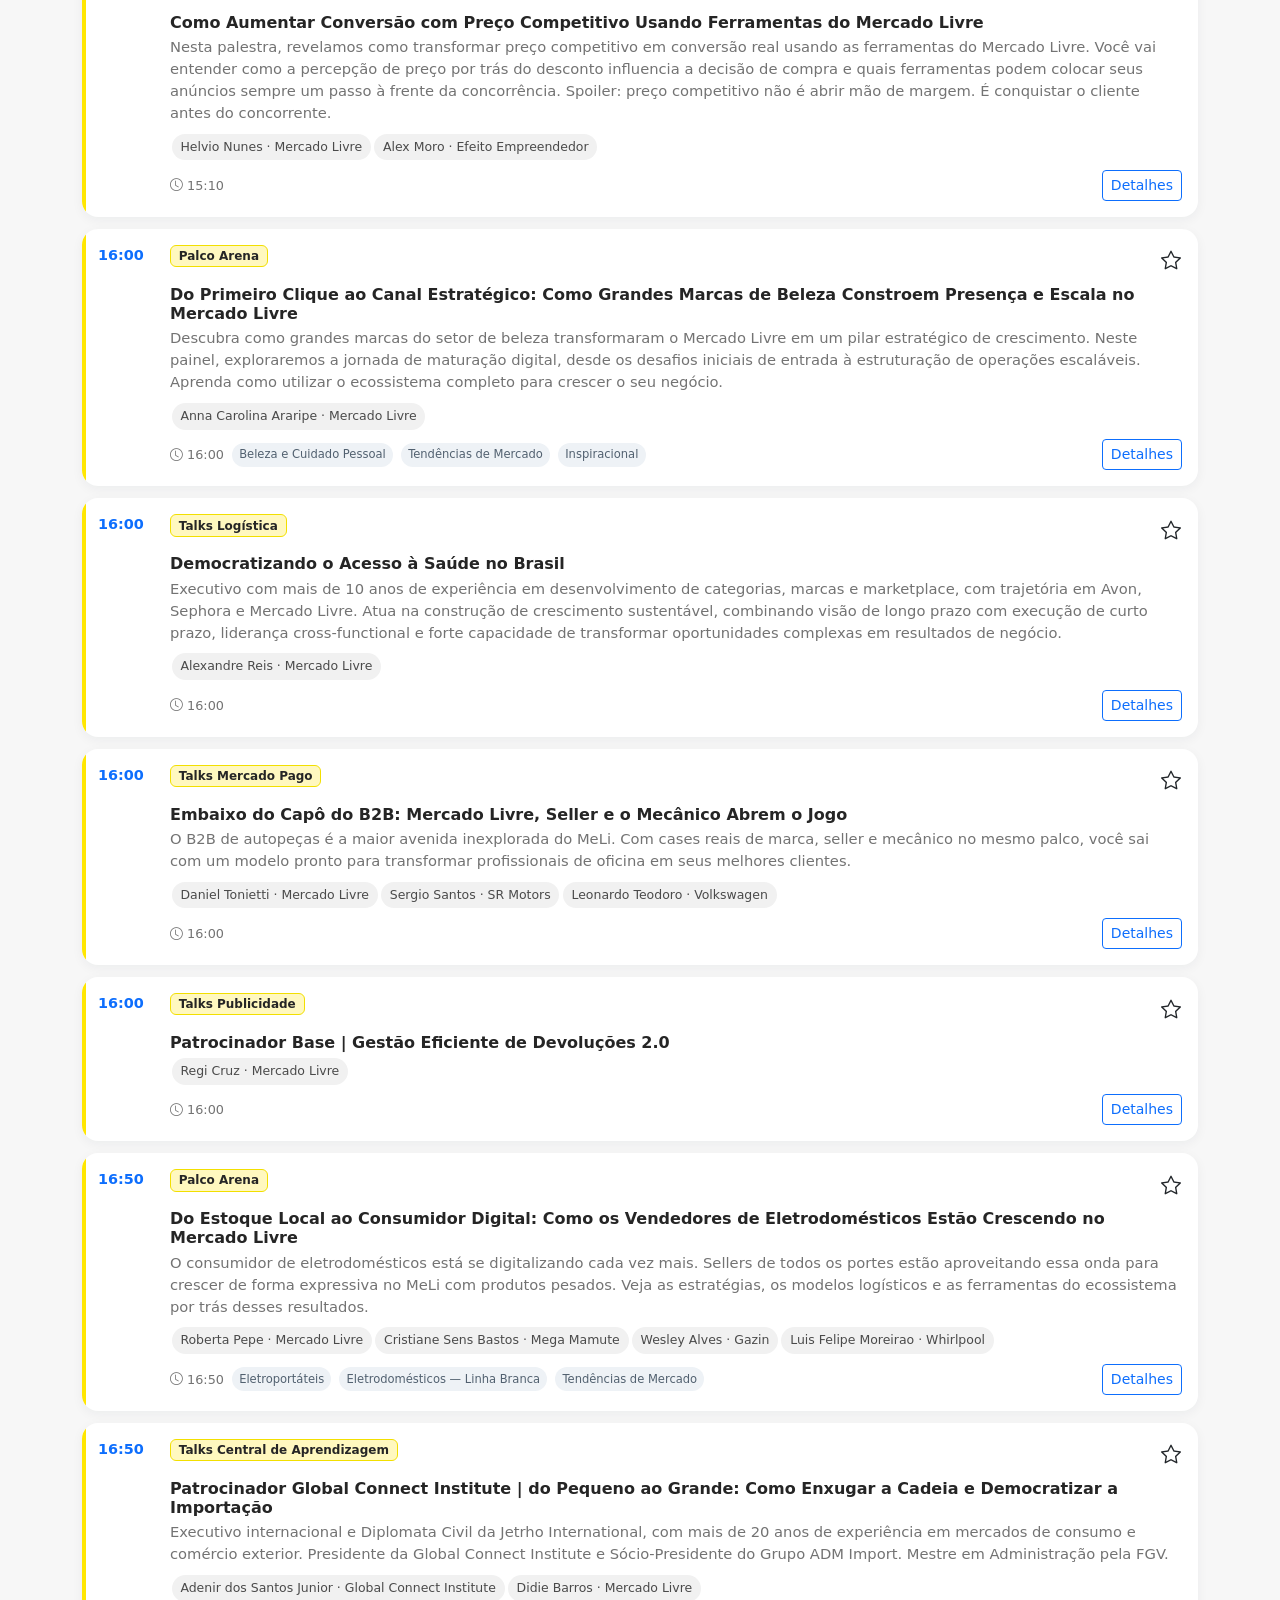
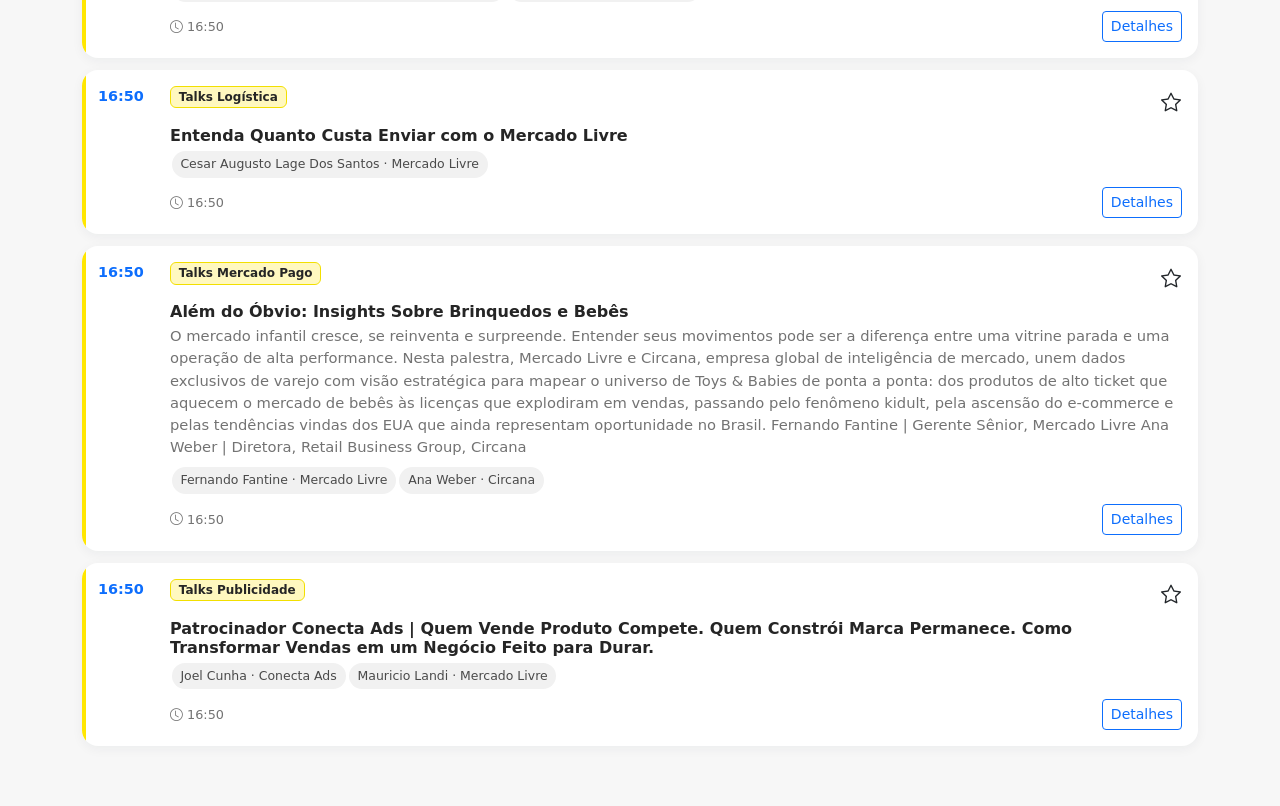
==== commit 21ab71f6: "Update index.html" ====
--- a/index.html
+++ b/index.html
@@ -7,7 +7,7 @@
   <link rel="manifest" href="manifest.json"><link rel="stylesheet" href="css/style.css"><link rel="stylesheet" href="css/cards.css"><link rel="stylesheet" href="css/mobile.css"><link rel="stylesheet" href="css/dark.css">
 </head><body data-page="agenda">
   <header class="sticky-top app-header border-bottom"><div class="container py-3"><div class="d-flex align-items-center gap-3"><a class="brand text-decoration-none" href="index.html"><span></span><strong>Mercado Livre Experience '26</strong><small></small></a><div class="ms-auto d-flex gap-2"><button class="btn btn-light btn-sm" id="themeToggle" aria-label="Alternar tema"><i class="bi bi-moon-stars"></i></button><a class="btn btn-primary btn-sm" href="favoritos.html"><i class="bi bi-star-fill"></i> Favoritas <span class="badge text-bg-light ms-1" id="favoriteCount">0</span></a></div></div></div></header>
-  <main class="container pb-5"><section class="hero py-4"><p class="eyebrow mb-1">24–25 SET · SÃO PAULO EXPO · SÃO PAULO</p><h1 class="display-6 fw-bold mb-3">Sua agenda do MeliXP.</h1><div class="next-card" id="nextTalk"><span class="spinner-border spinner-border-sm"></span> Carregando programação oficial…</div></section>
+  <main class="container pb-5"><section class="hero py-4"><p class="eyebrow mb-1">24–25 SET · SÃO PAULO EXPO · SÃO PAULO</p><h1 class="display-6 fw-bold mb-3">Sua agenda do MeliXP'26.</h1><div class="next-card" id="nextTalk"><span class="spinner-border spinner-border-sm"></span> Carregando programação oficial…</div></section>
   <section class="card shadow-sm border-0 mb-4"><div class="card-body"><div class="row g-2"><div class="col-12"><label class="visually-hidden" for="search">Pesquisar</label><div class="input-group"><span class="input-group-text bg-white"><i class="bi bi-search"></i></span><input id="search" class="form-control" placeholder="Pesquisar palestra, pessoa, empresa ou tema"></div></div><div class="col-md"><select id="dayFilter" class="form-select"><option value="">Todos os dias</option></select></div><div class="col-md"><select id="stageFilter" class="form-select"><option value="">Todos os palcos</option></select></div><div class="col-md"><select id="companyFilter" class="form-select"><option value="">Todas as empresas</option></select></div><div class="col-md"><select id="statusFilter" class="form-select"><option value="">Todos os status</option><option value="upcoming">Ainda vai acontecer</option><option value="live">Em andamento</option><option value="soon">Começa em 15 min</option><option value="watched">Assistidas</option></select></div></div></div></section>
   <section><div class="d-flex justify-content-between align-items-center mb-3"><h2 class="h4 mb-0">Programação</h2><span id="resultCount" class="text-secondary small"></span></div><div id="schedule" class="timeline" aria-live="polite"></div><div id="emptyState" class="text-center py-5 d-none"><i class="bi bi-calendar-x fs-1 text-secondary"></i><p class="mt-2">Nenhuma palestra encontrada.</p></div></section></main>
   <button id="toTop" class="btn btn-primary rounded-circle to-top d-none" aria-label="Voltar ao topo"><i class="bi bi-arrow-up"></i></button><div class="toast-container position-fixed bottom-0 end-0 p-3" id="toasts"></div>
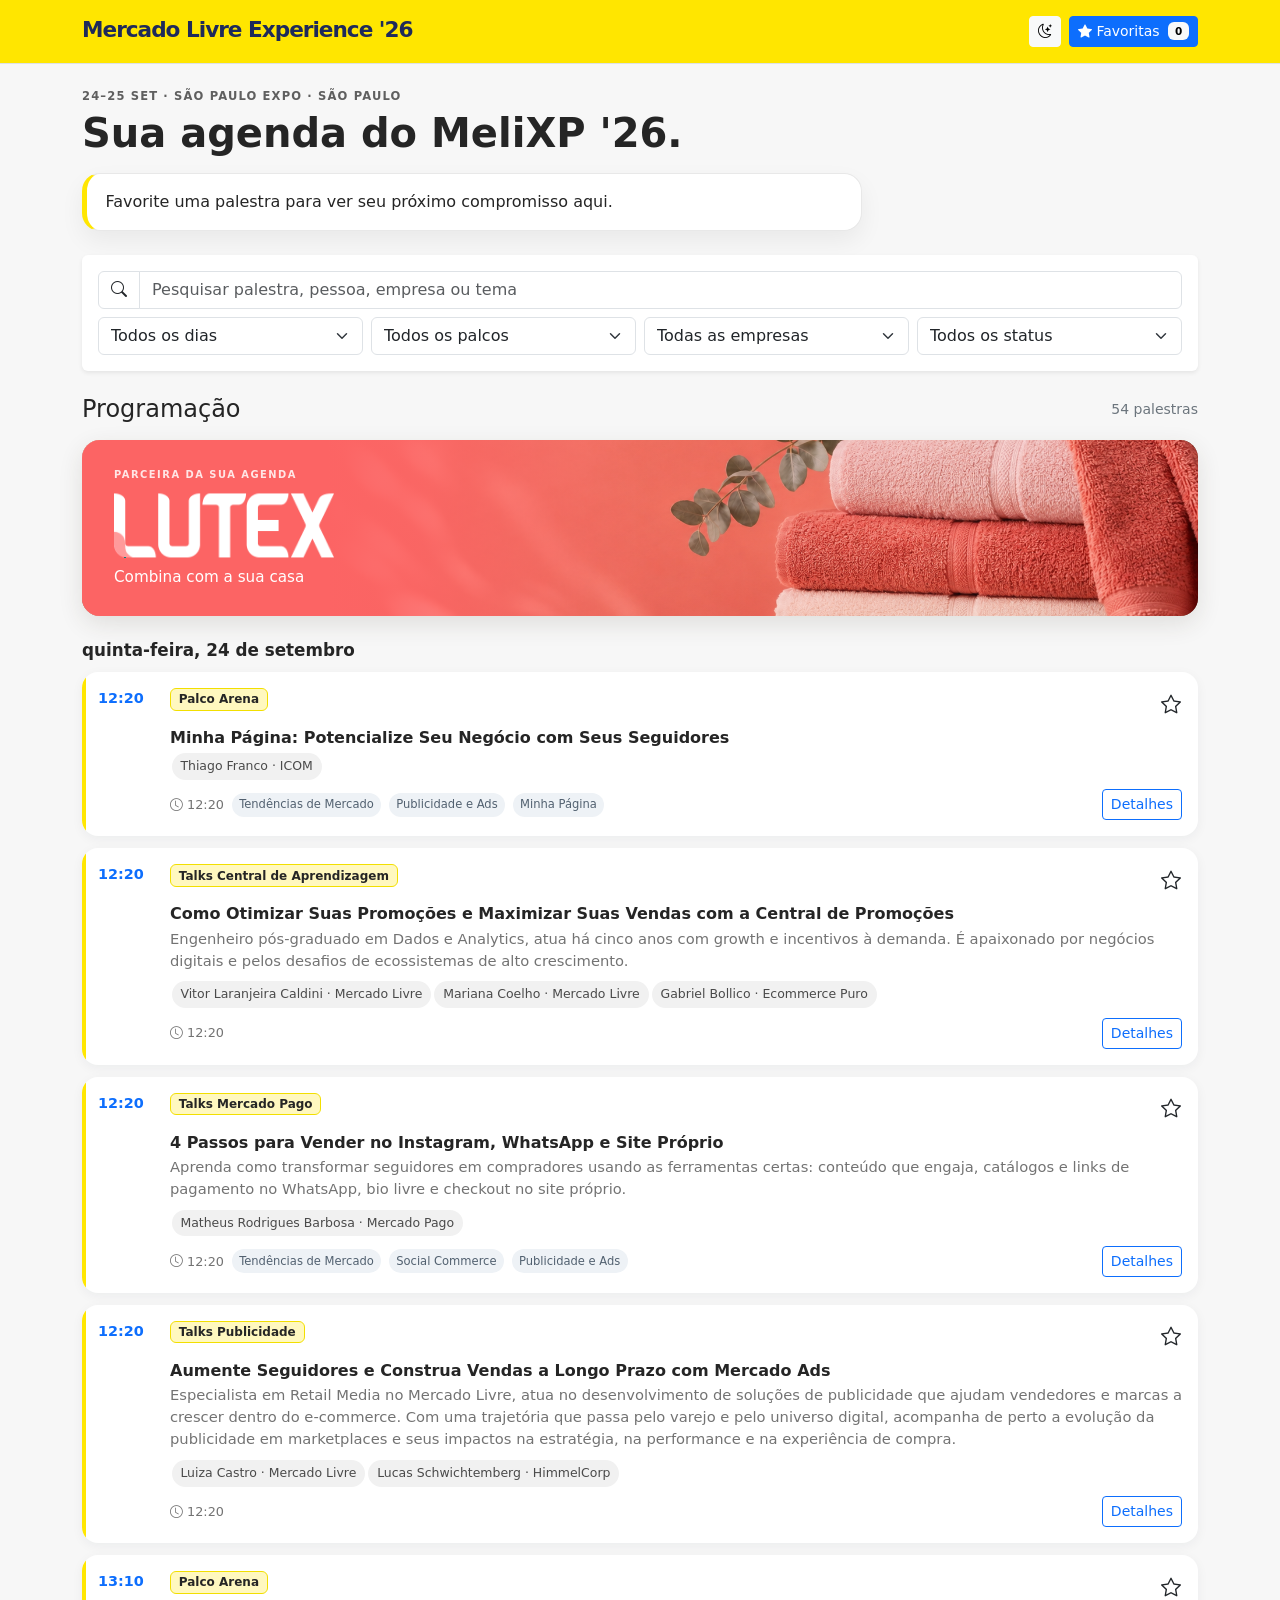
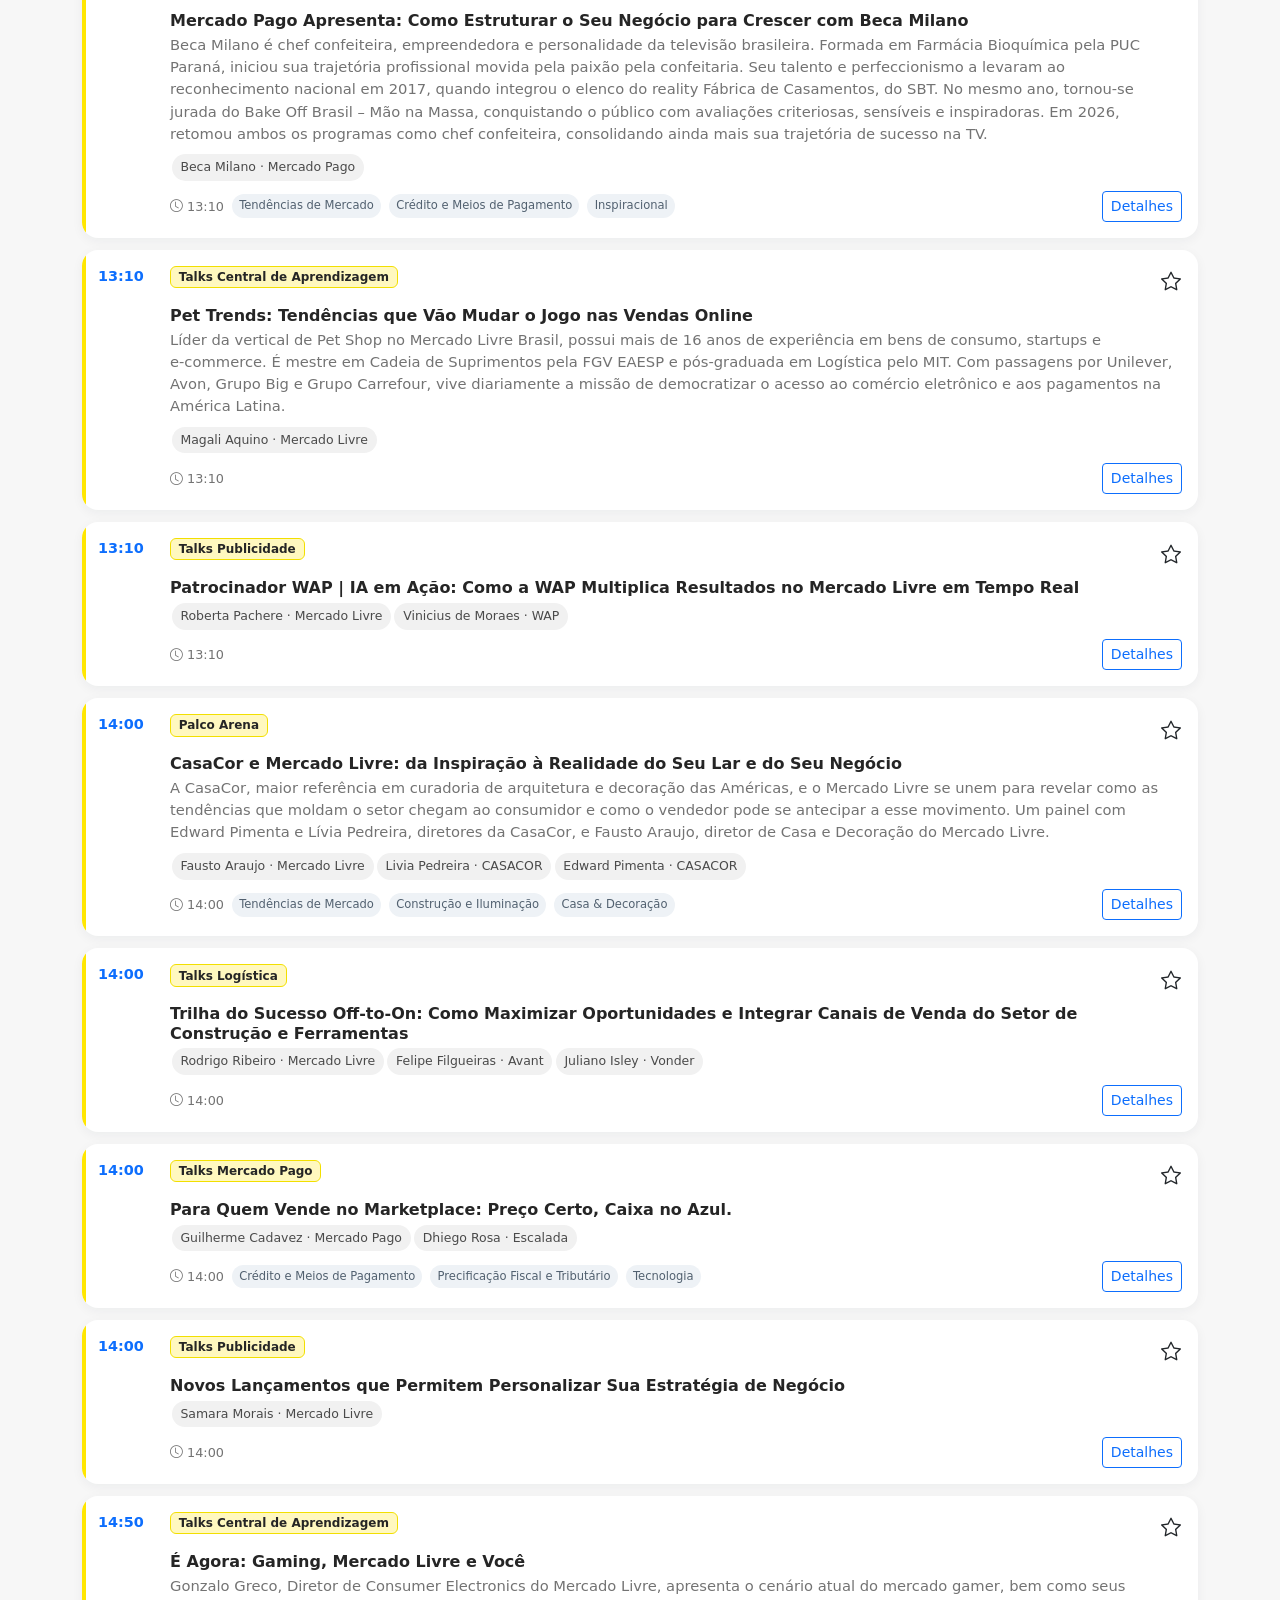
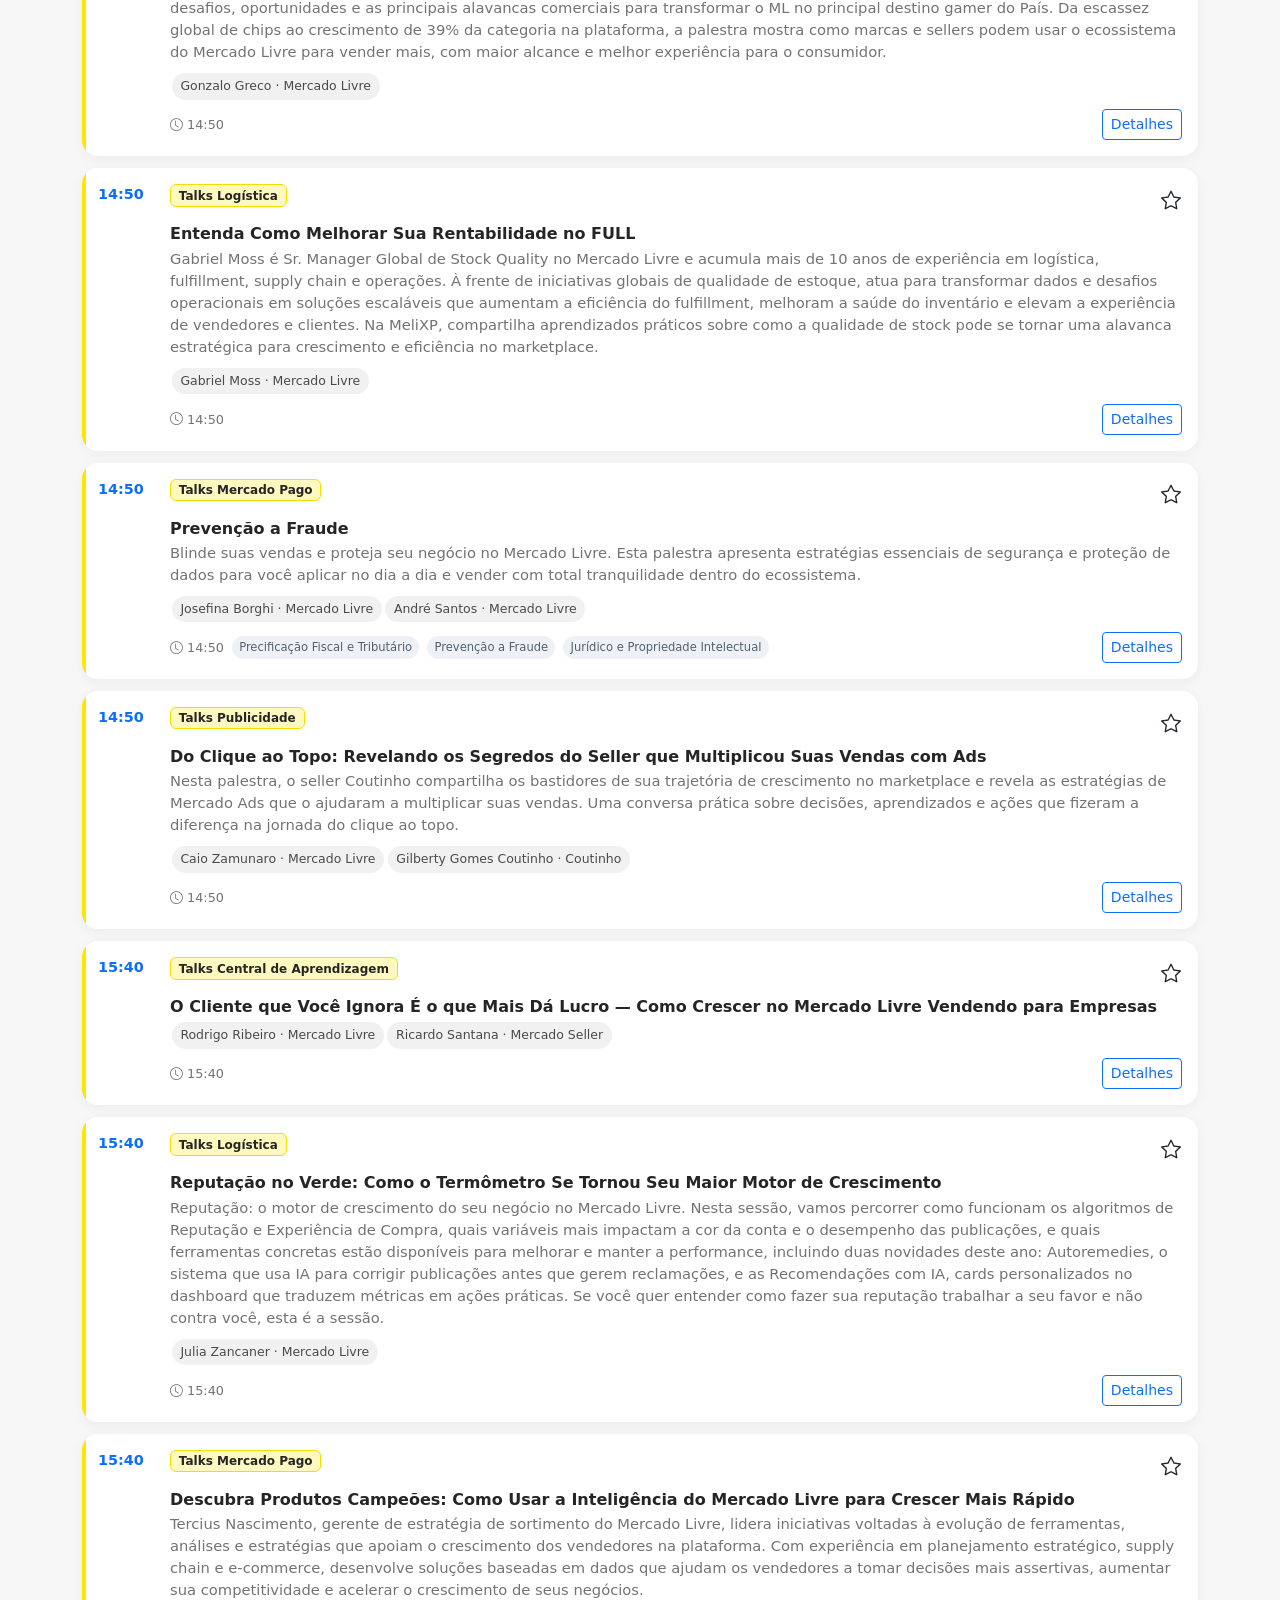
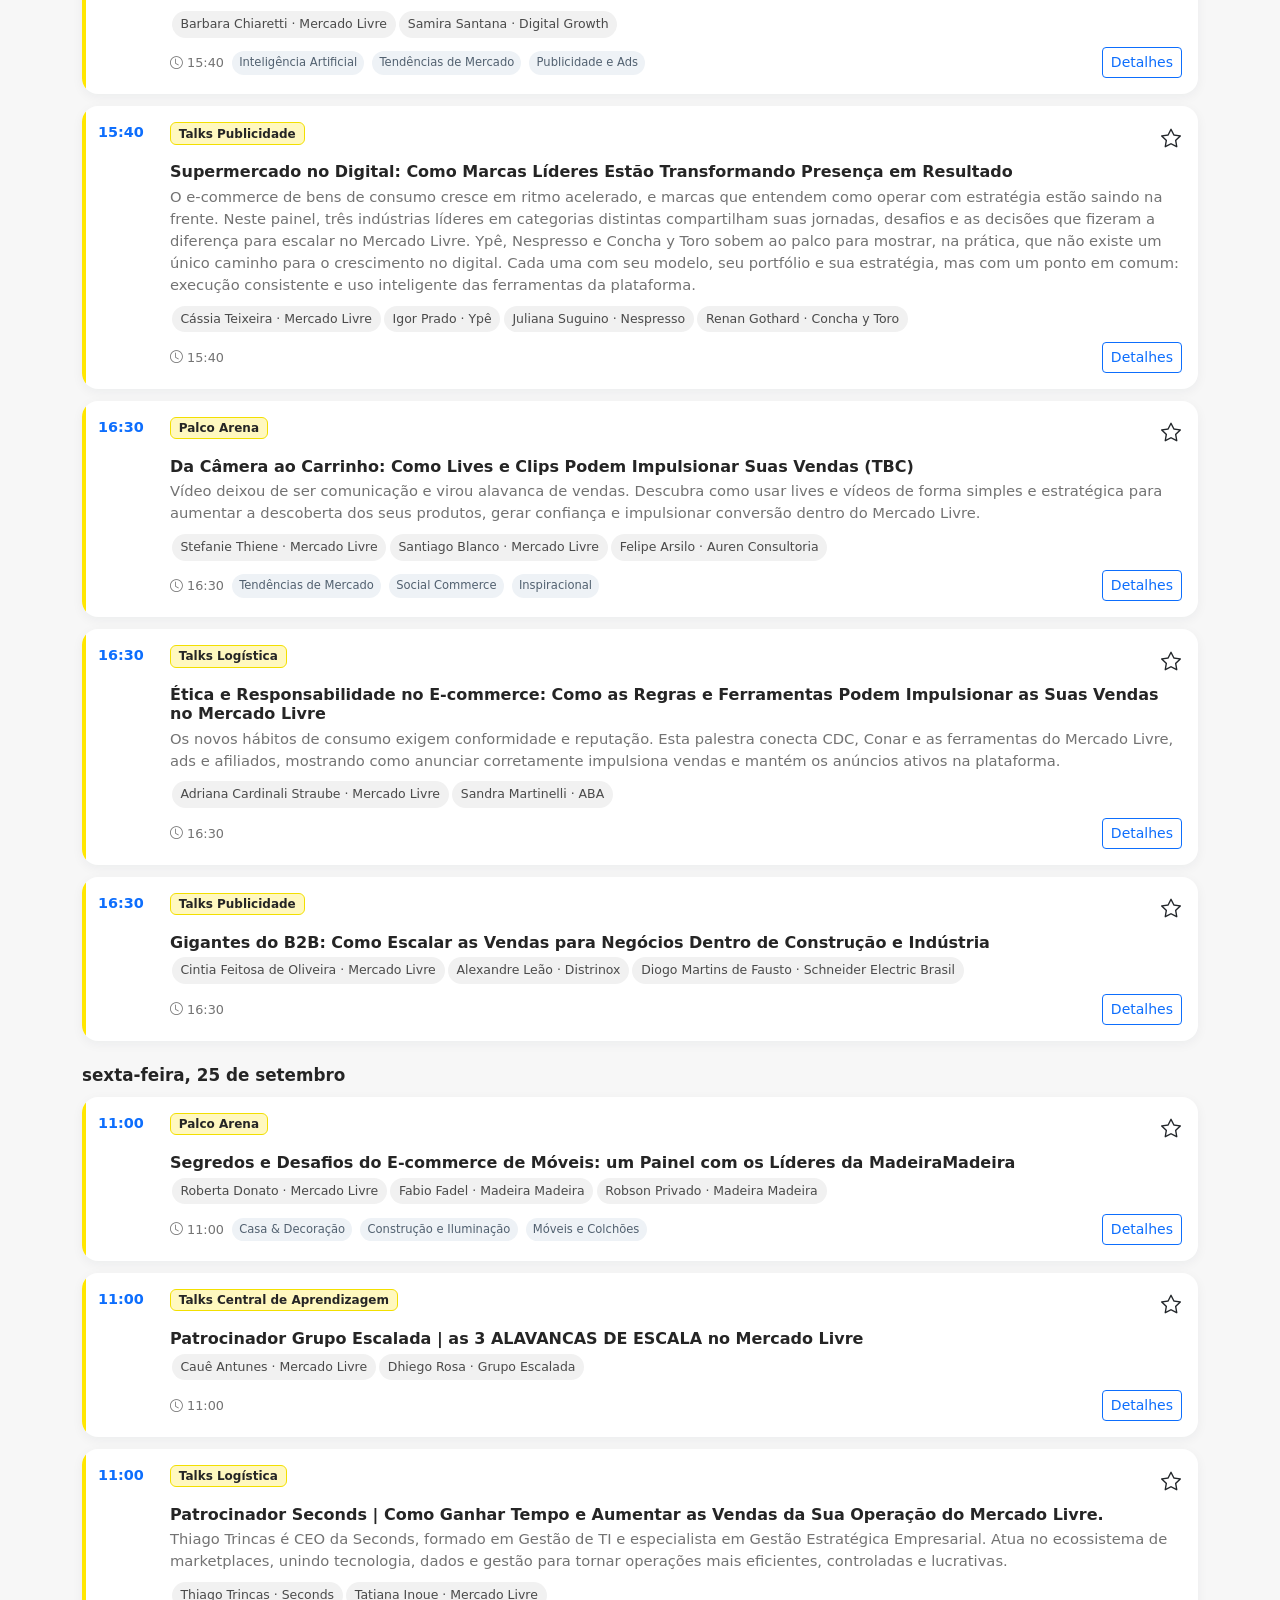
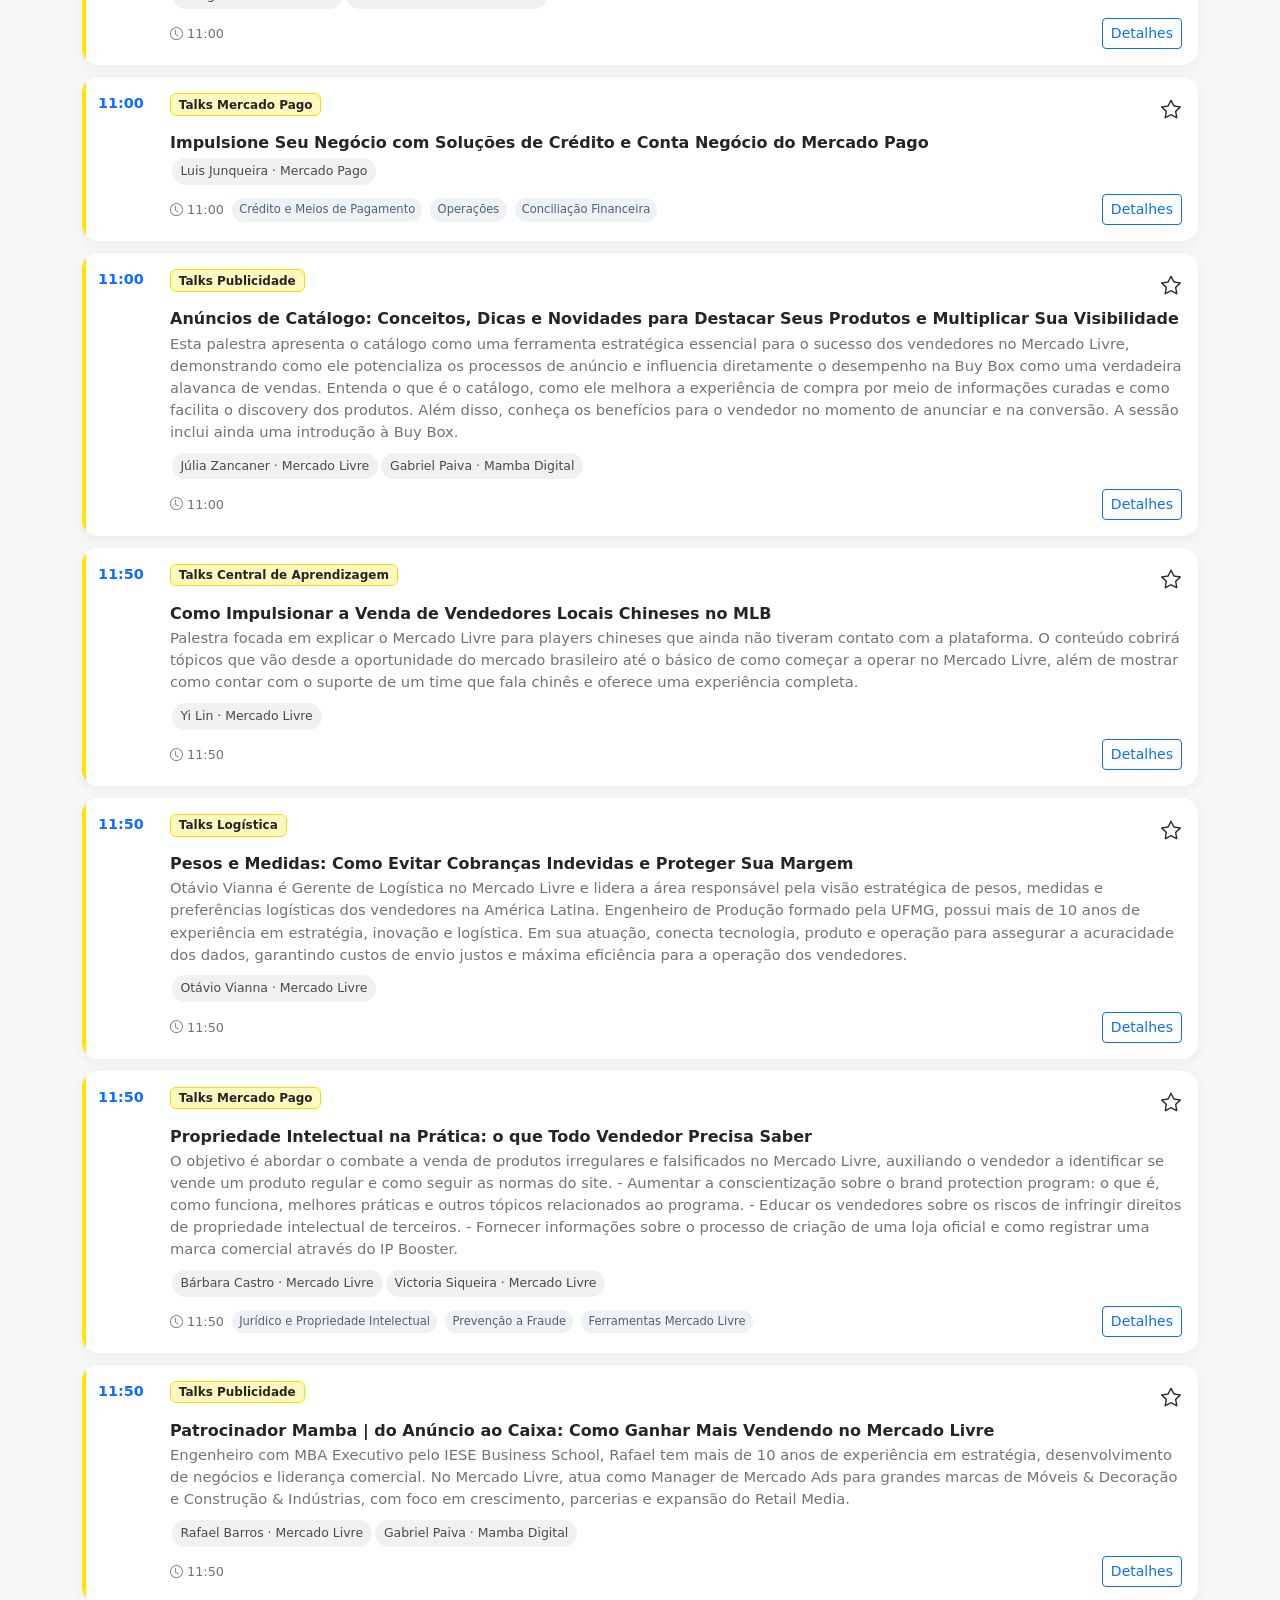
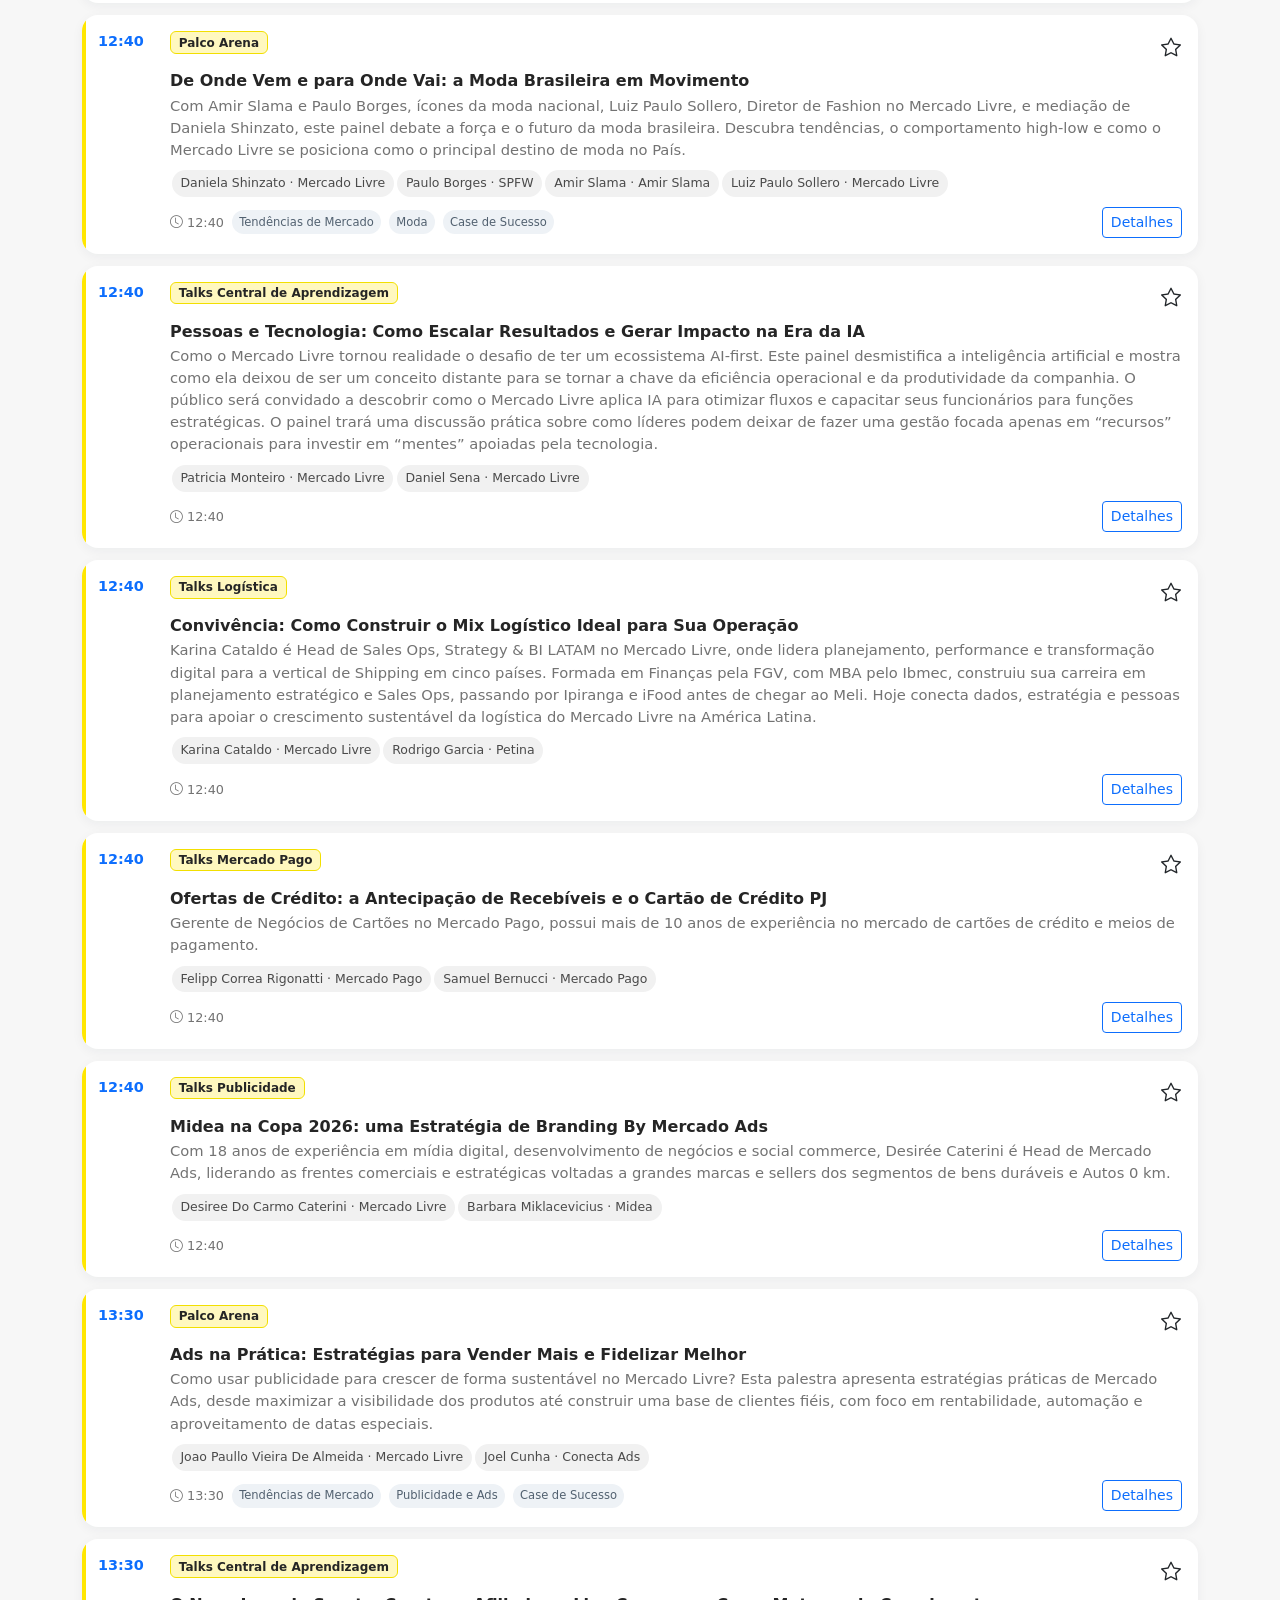
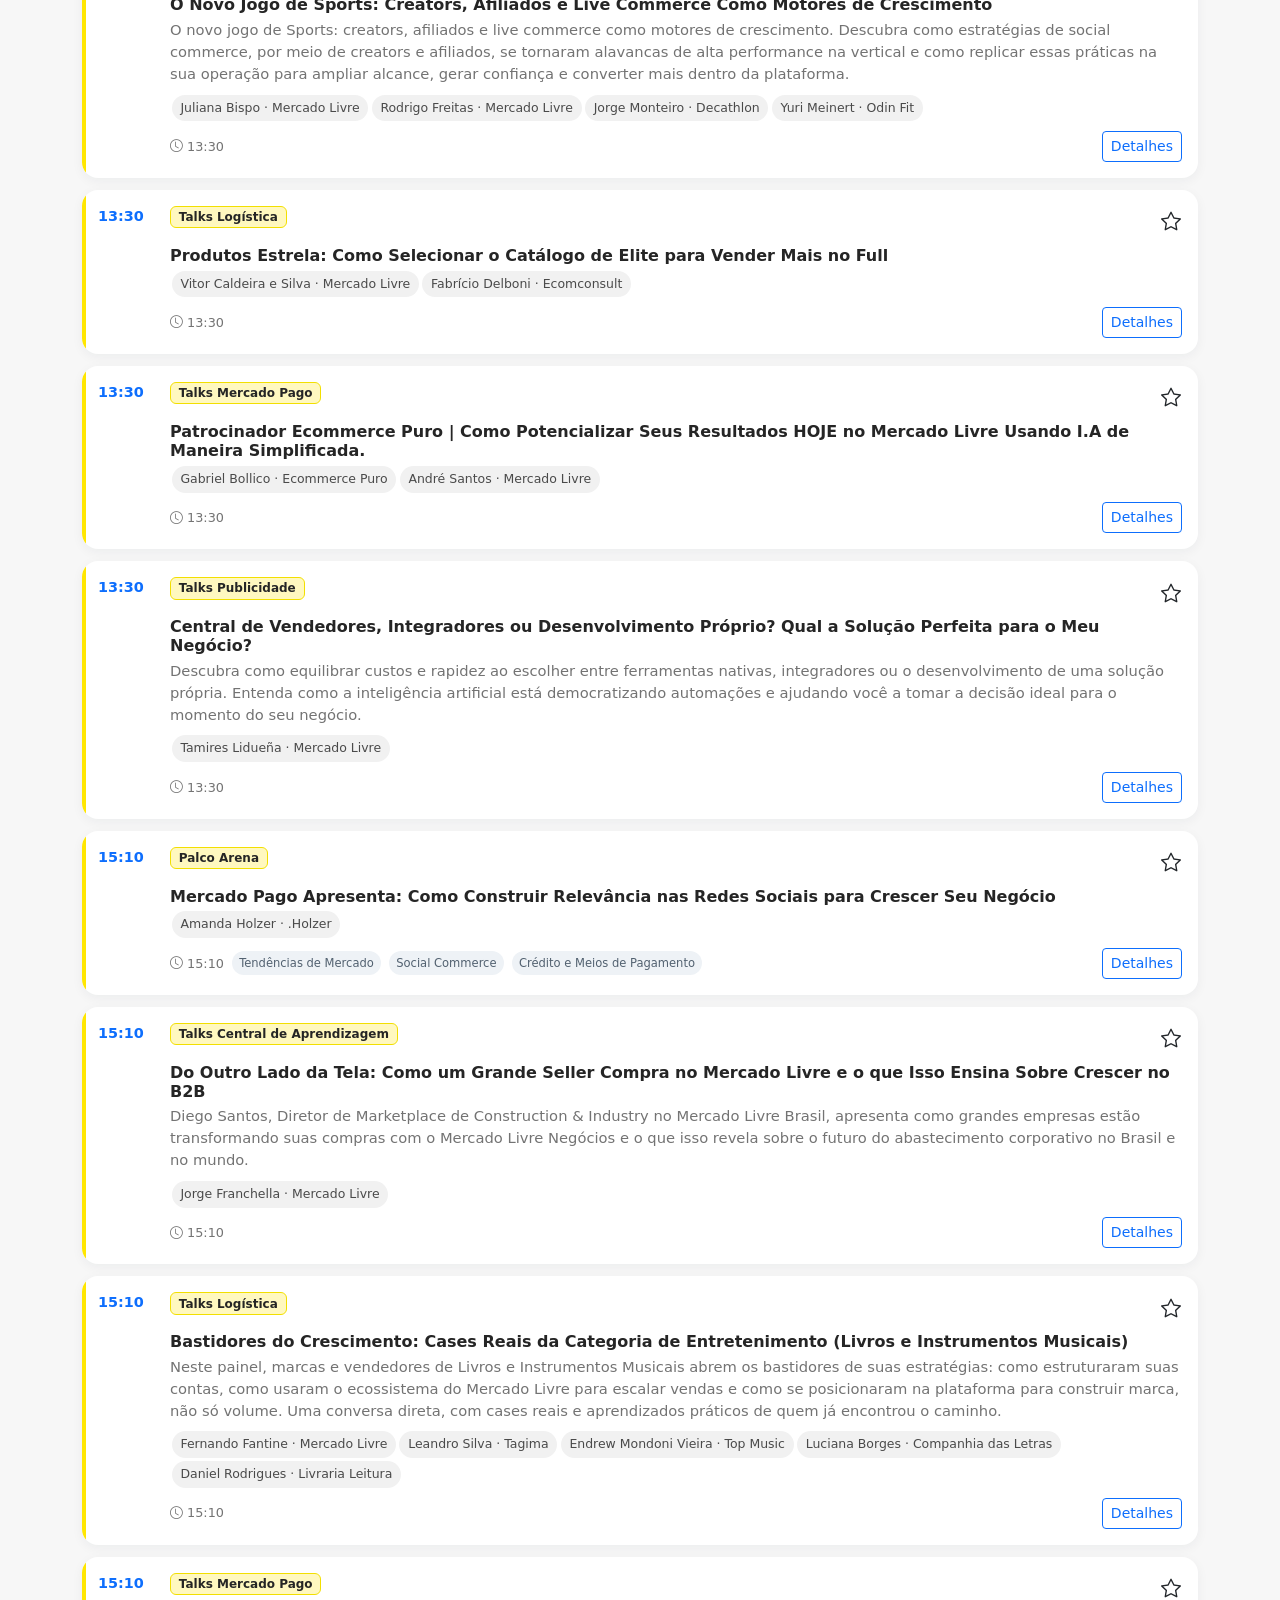
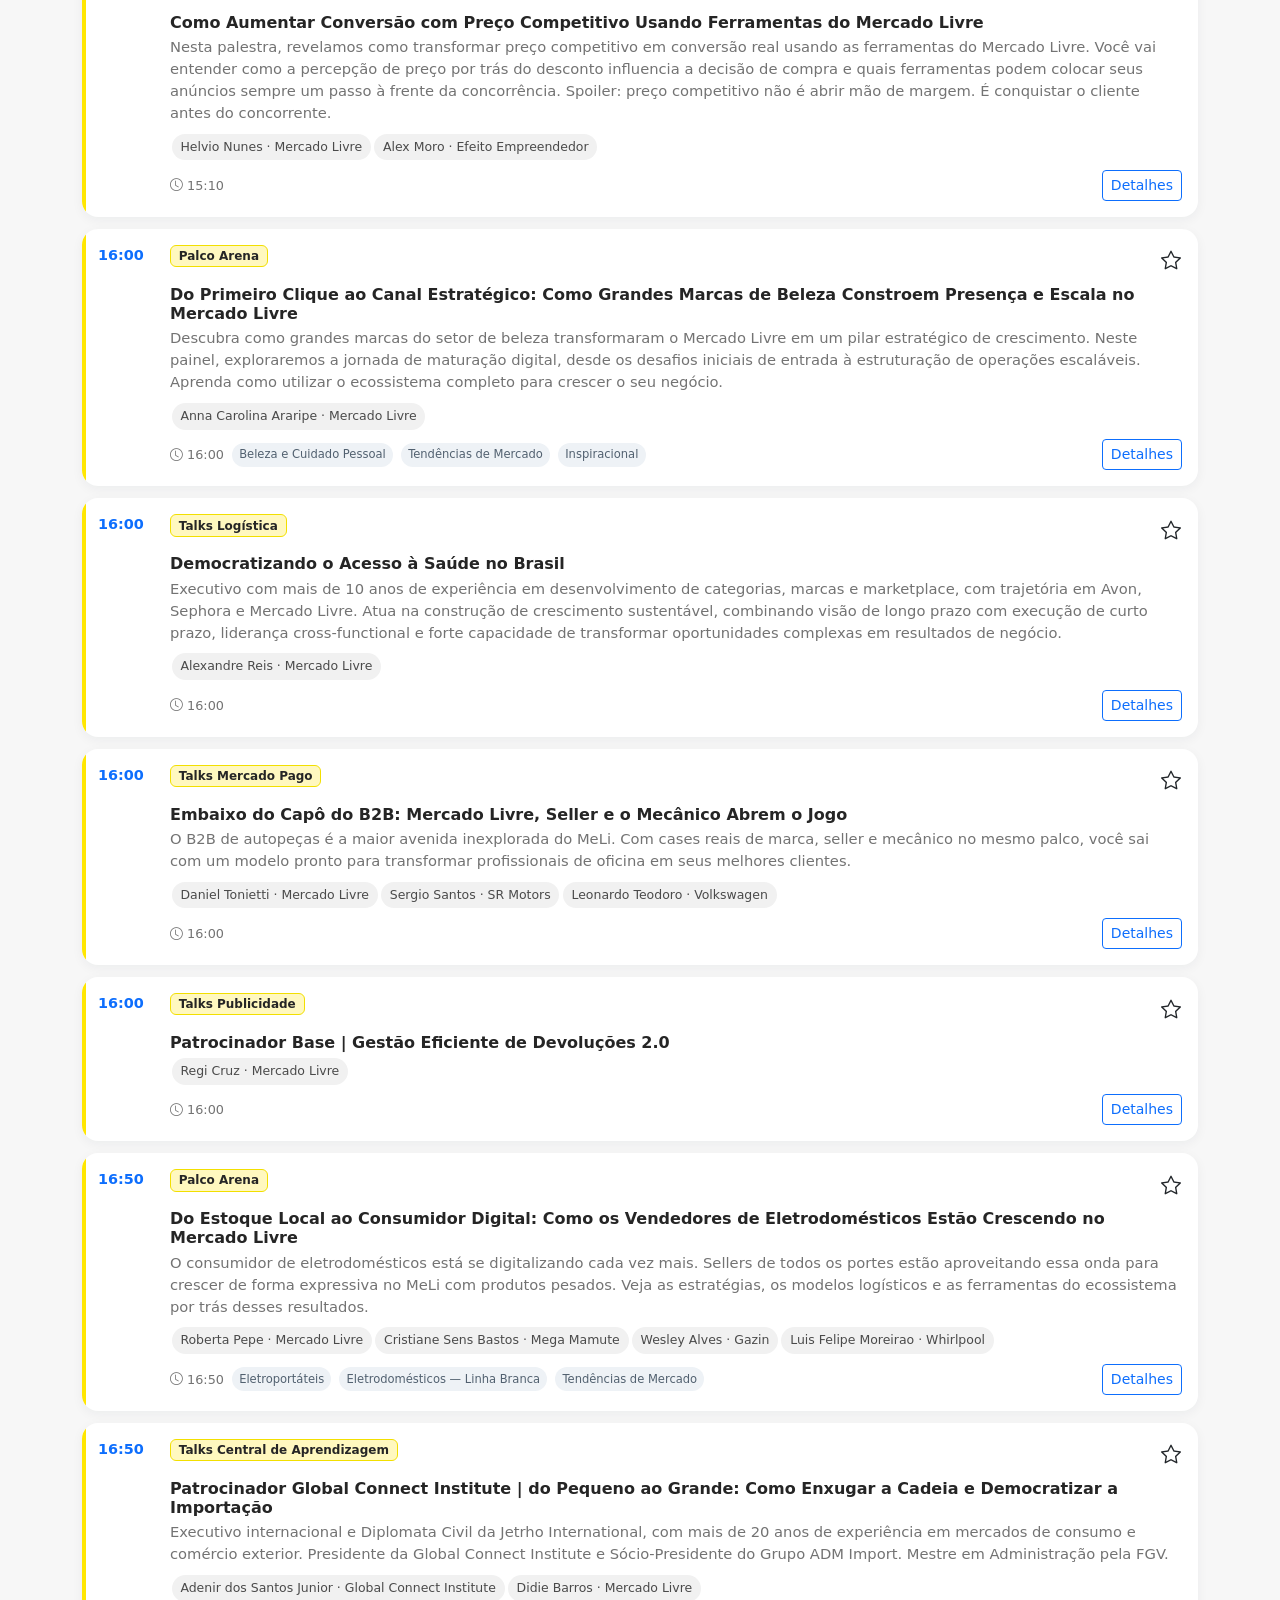
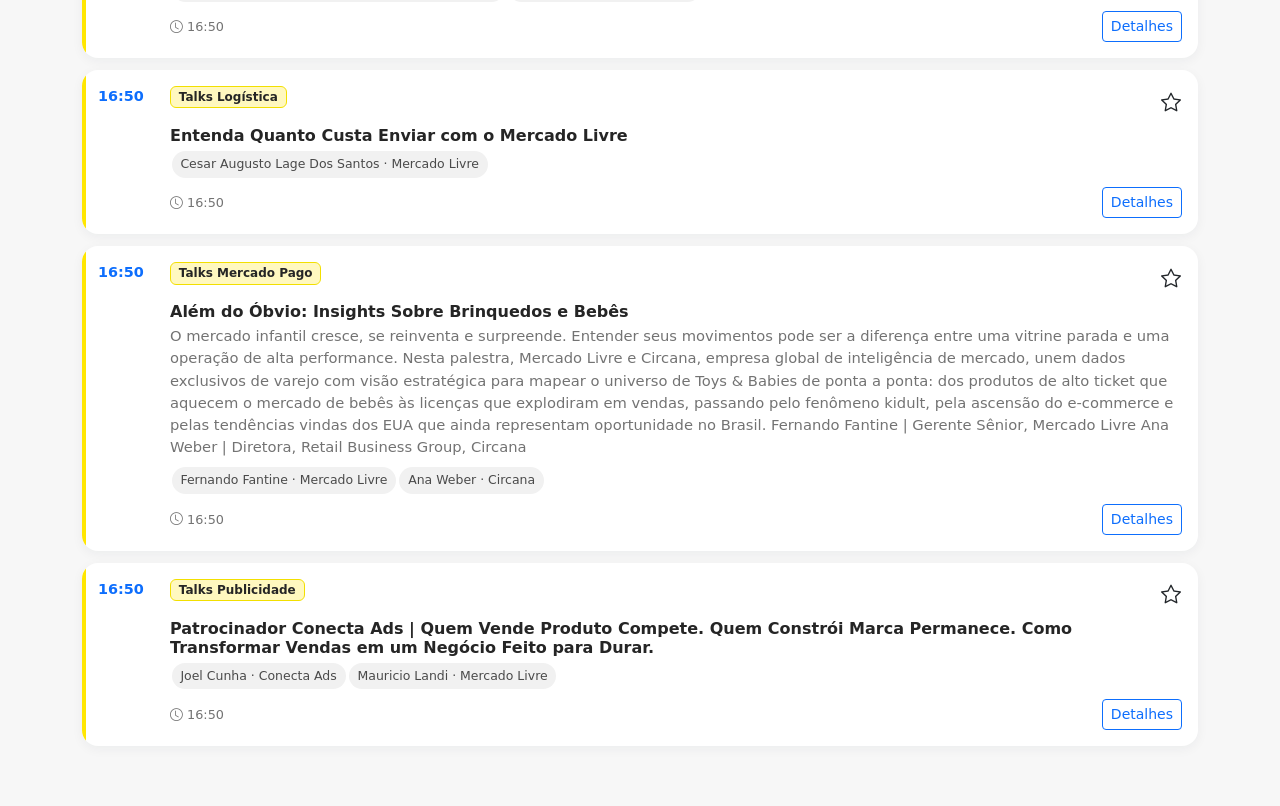
==== commit f2ad0c7a: "Update index.html" ====
--- a/index.html
+++ b/index.html
@@ -7,7 +7,7 @@
   <link rel="manifest" href="manifest.json"><link rel="stylesheet" href="css/style.css"><link rel="stylesheet" href="css/cards.css"><link rel="stylesheet" href="css/mobile.css"><link rel="stylesheet" href="css/dark.css">
 </head><body data-page="agenda">
   <header class="sticky-top app-header border-bottom"><div class="container py-3"><div class="d-flex align-items-center gap-3"><a class="brand text-decoration-none" href="index.html"><span></span><strong>Mercado Livre Experience '26</strong><small></small></a><div class="ms-auto d-flex gap-2"><button class="btn btn-light btn-sm" id="themeToggle" aria-label="Alternar tema"><i class="bi bi-moon-stars"></i></button><a class="btn btn-primary btn-sm" href="favoritos.html"><i class="bi bi-star-fill"></i> Favoritas <span class="badge text-bg-light ms-1" id="favoriteCount">0</span></a></div></div></div></header>
-  <main class="container pb-5"><section class="hero py-4"><p class="eyebrow mb-1">24–25 SET · SÃO PAULO EXPO · SÃO PAULO</p><h1 class="display-6 fw-bold mb-3">Sua agenda do MeliXP'26.</h1><div class="next-card" id="nextTalk"><span class="spinner-border spinner-border-sm"></span> Carregando programação oficial…</div></section>
+  <main class="container pb-5"><section class="hero py-4"><p class="eyebrow mb-1">24–25 SET · SÃO PAULO EXPO · SÃO PAULO</p><h1 class="display-6 fw-bold mb-3">Sua agenda do MeliXP '26.</h1><div class="next-card" id="nextTalk"><span class="spinner-border spinner-border-sm"></span> Carregando programação oficial…</div></section>
   <section class="card shadow-sm border-0 mb-4"><div class="card-body"><div class="row g-2"><div class="col-12"><label class="visually-hidden" for="search">Pesquisar</label><div class="input-group"><span class="input-group-text bg-white"><i class="bi bi-search"></i></span><input id="search" class="form-control" placeholder="Pesquisar palestra, pessoa, empresa ou tema"></div></div><div class="col-md"><select id="dayFilter" class="form-select"><option value="">Todos os dias</option></select></div><div class="col-md"><select id="stageFilter" class="form-select"><option value="">Todos os palcos</option></select></div><div class="col-md"><select id="companyFilter" class="form-select"><option value="">Todas as empresas</option></select></div><div class="col-md"><select id="statusFilter" class="form-select"><option value="">Todos os status</option><option value="upcoming">Ainda vai acontecer</option><option value="live">Em andamento</option><option value="soon">Começa em 15 min</option><option value="watched">Assistidas</option></select></div></div></div></section>
   <section><div class="d-flex justify-content-between align-items-center mb-3"><h2 class="h4 mb-0">Programação</h2><span id="resultCount" class="text-secondary small"></span></div><div id="schedule" class="timeline" aria-live="polite"></div><div id="emptyState" class="text-center py-5 d-none"><i class="bi bi-calendar-x fs-1 text-secondary"></i><p class="mt-2">Nenhuma palestra encontrada.</p></div></section></main>
   <button id="toTop" class="btn btn-primary rounded-circle to-top d-none" aria-label="Voltar ao topo"><i class="bi bi-arrow-up"></i></button><div class="toast-container position-fixed bottom-0 end-0 p-3" id="toasts"></div>
--- a/css/style.css
+++ b/css/style.css
@@ -1 +1,115 @@
-:root{--ink:#252525;--muted:#737373;--canvas:#f7f7f7;--brand:#ffe600;--brand-dark:#252525;--card:#fff;--border:#e8e8e8}*{box-sizing:border-box}body{background:var(--canvas);color:var(--ink);font-family:system-ui,-apple-system,"Segoe UI",sans-serif}.app-header{background:rgba(255,255,255,.92);backdrop-filter:blur(12px);border-bottom:1px solid var(--border)}.brand{line-height:.8;color:var(--ink);letter-spacing:-1px}.brand span{font-weight:300;font-size:1rem}.brand strong{font-size:1.35rem}.brand small{display:block;font-size:.55rem;letter-spacing:2px;margin-top:4px}.hero{max-width:780px}.eyebrow{font-size:.72rem;font-weight:800;letter-spacing:.1em;color:#5f5f5f}.next-card{background:var(--card);color:var(--ink);border:1px solid var(--border);border-left:5px solid var(--brand);border-radius:18px;padding:1rem 1.15rem;box-shadow:0 10px 25px rgba(0,0,0,.06)}.to-top{position:fixed;right:1rem;bottom:1rem;z-index:2;background:var(--brand);color:var(--ink);border:none;box-shadow:0 6px 18px rgba(0,0,0,.12)}.badge-stage{background:#fff8bf;color:#252525;font-weight:600;border:1px solid #f2df00}.talk-title{color:var(--ink)}.talk-description{color:var(--muted);font-size:.92rem}.speaker-chip{background:#f1f1f1;color:#4a4a4a;border-radius:50rem;padding:.25rem .55rem;font-size:.78rem;display:inline-block;margin:.1rem}.duration{font-size:.8rem;color:var(--muted)}
+:root {
+    --ink: #252525;
+    --muted: #737373;
+    --canvas: #f7f7f7;
+    --brand: #ffe600;
+    --brand-dark: #1e2a5a;
+    --card: #fff;
+    --border: #e8e8e8;
+}
+
+* {
+    box-sizing: border-box;
+}
+
+body {
+    background: var(--canvas);
+    color: var(--ink);
+    font-family: system-ui, -apple-system, "Segoe UI", sans-serif;
+}
+
+.app-header {
+    background: var(--brand);
+    backdrop-filter: blur(12px);
+    border-bottom: 1px solid var(--border);
+}
+
+.app-header .brand,
+.app-header .brand strong {
+    color: var(--brand-dark) !important;
+}
+
+.brand {
+    line-height: .8;
+    color: var(--brand-dark);
+    letter-spacing: -1px;
+}
+
+.brand span {
+    font-weight: 300;
+    font-size: 1rem;
+}
+
+.brand strong {
+    font-size: 1.35rem;
+}
+
+.brand small {
+    display: block;
+    font-size: .55rem;
+    letter-spacing: 2px;
+    margin-top: 4px;
+}
+
+.hero {
+    max-width: 780px;
+}
+
+.eyebrow {
+    font-size: .72rem;
+    font-weight: 800;
+    letter-spacing: .1em;
+    color: #5f5f5f;
+}
+
+.next-card {
+    background: var(--card);
+    color: var(--ink);
+    border: 1px solid var(--border);
+    border-left: 5px solid var(--brand);
+    border-radius: 18px;
+    padding: 1rem 1.15rem;
+    box-shadow: 0 10px 25px rgba(0, 0, 0, .06);
+}
+
+.to-top {
+    position: fixed;
+    right: 1rem;
+    bottom: 1rem;
+    z-index: 2;
+    background: var(--brand);
+    color: var(--ink);
+    border: none;
+    box-shadow: 0 6px 18px rgba(0, 0, 0, .12);
+}
+
+.badge-stage {
+    background: #fff8bf;
+    color: #252525;
+    font-weight: 600;
+    border: 1px solid #f2df00;
+}
+
+.talk-title {
+    color: var(--ink);
+}
+
+.talk-description {
+    color: var(--muted);
+    font-size: .92rem;
+}
+
+.speaker-chip {
+    background: #f1f1f1;
+    color: #4a4a4a;
+    border-radius: 50rem;
+    padding: .25rem .55rem;
+    font-size: .78rem;
+    display: inline-block;
+    margin: .1rem;
+}
+
+.duration {
+    font-size: .8rem;
+    color: var(--muted);
+}
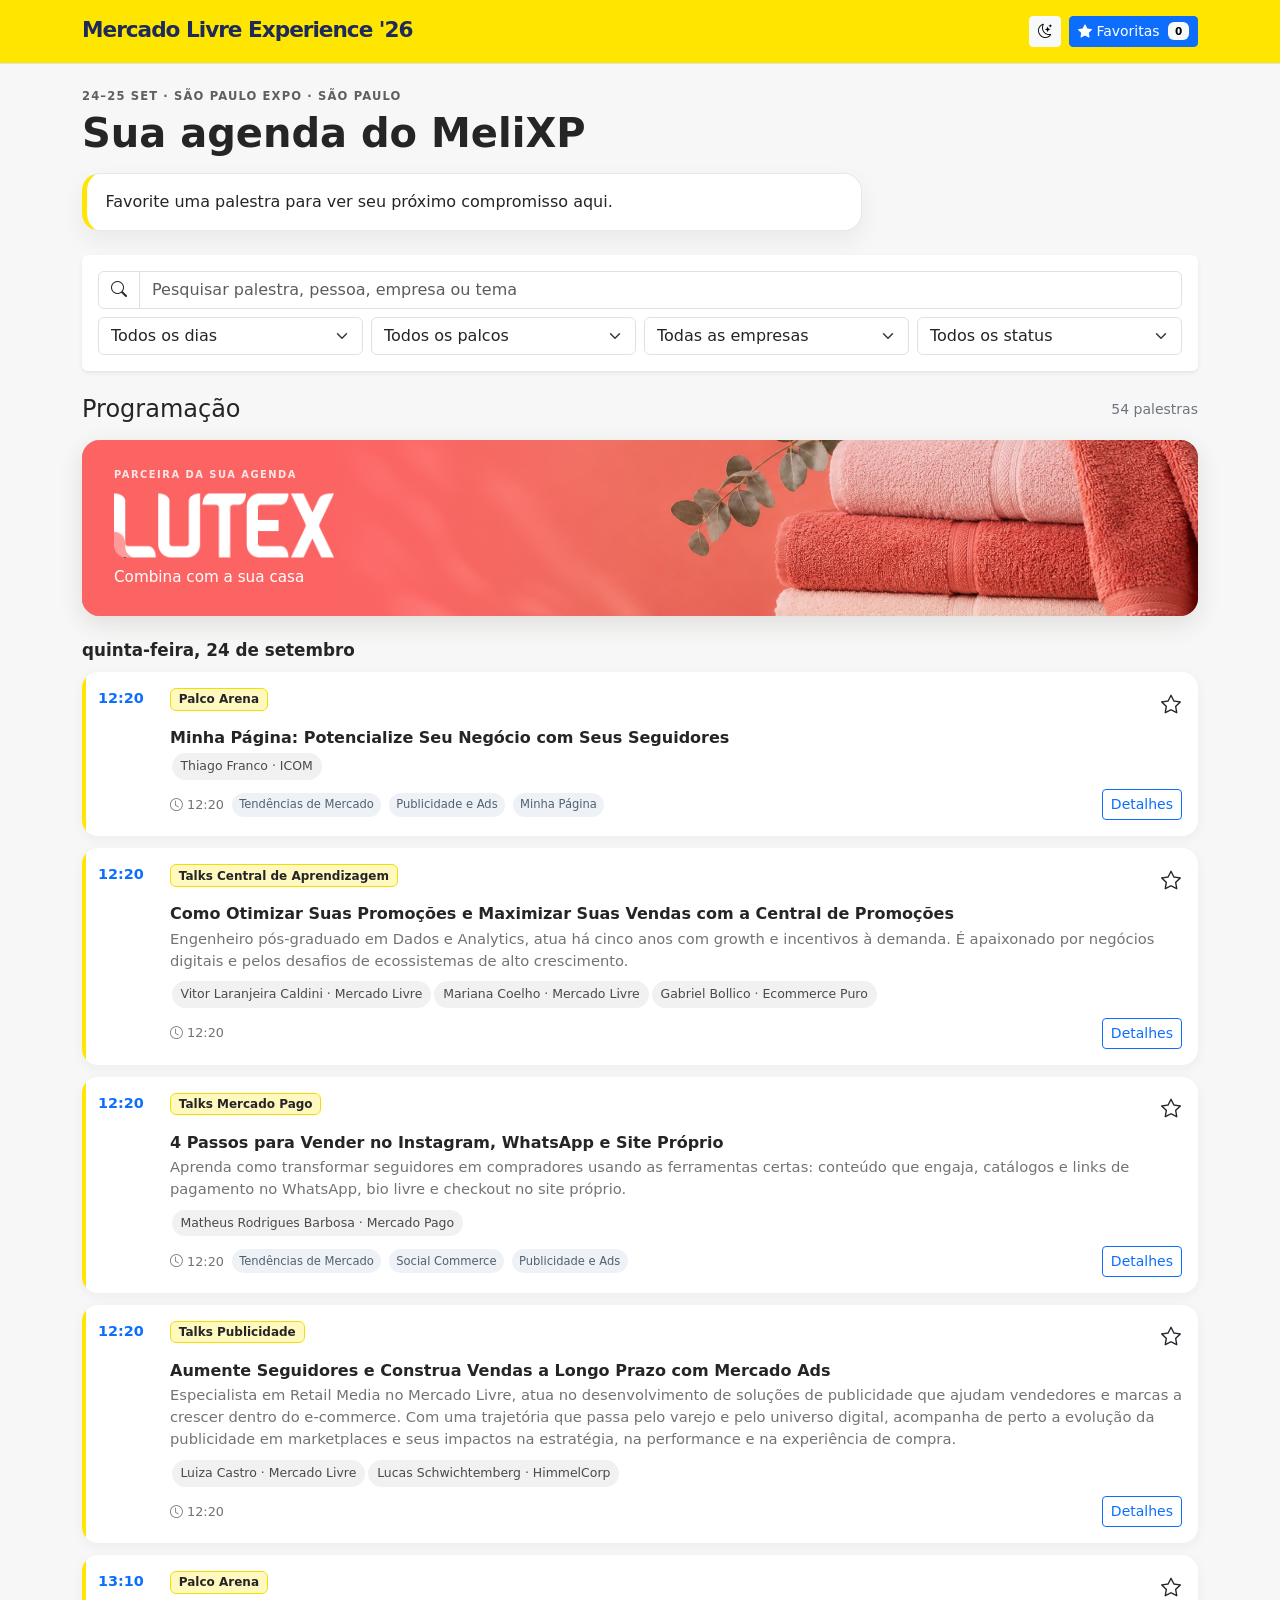
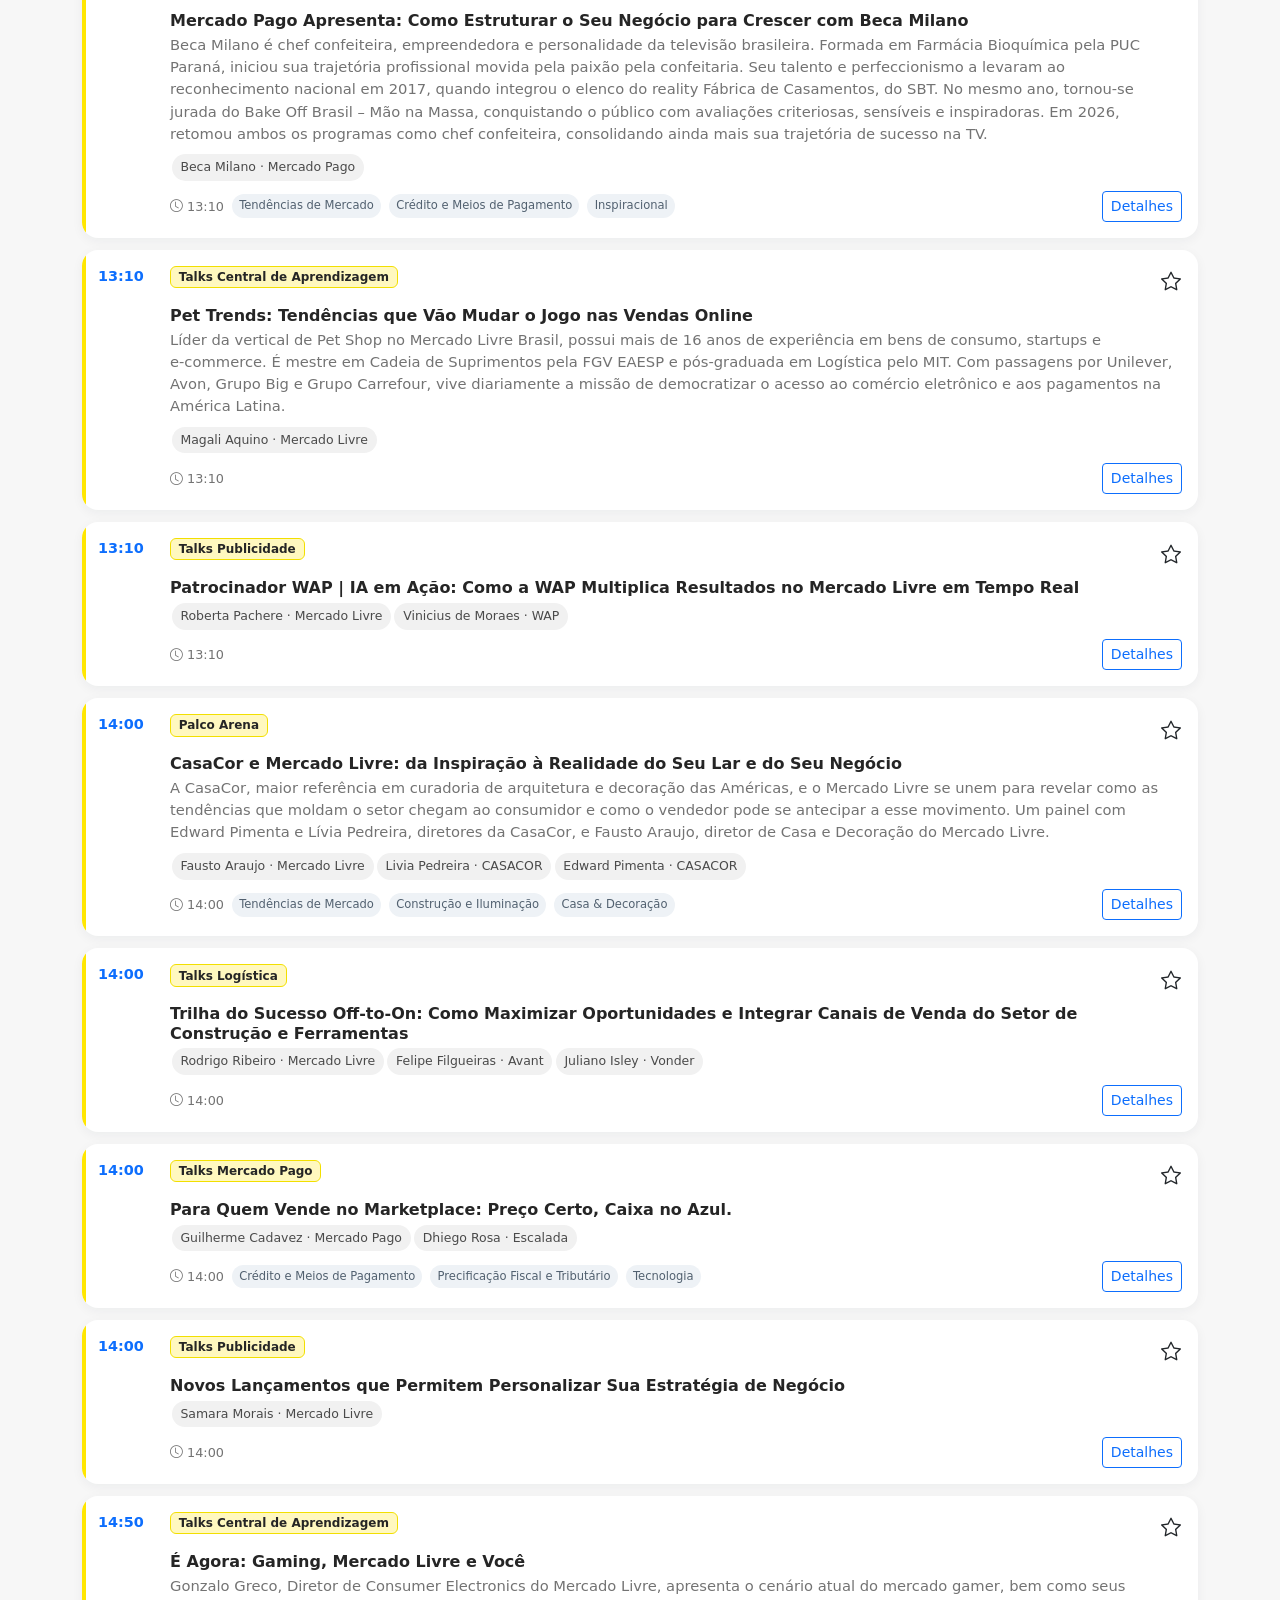
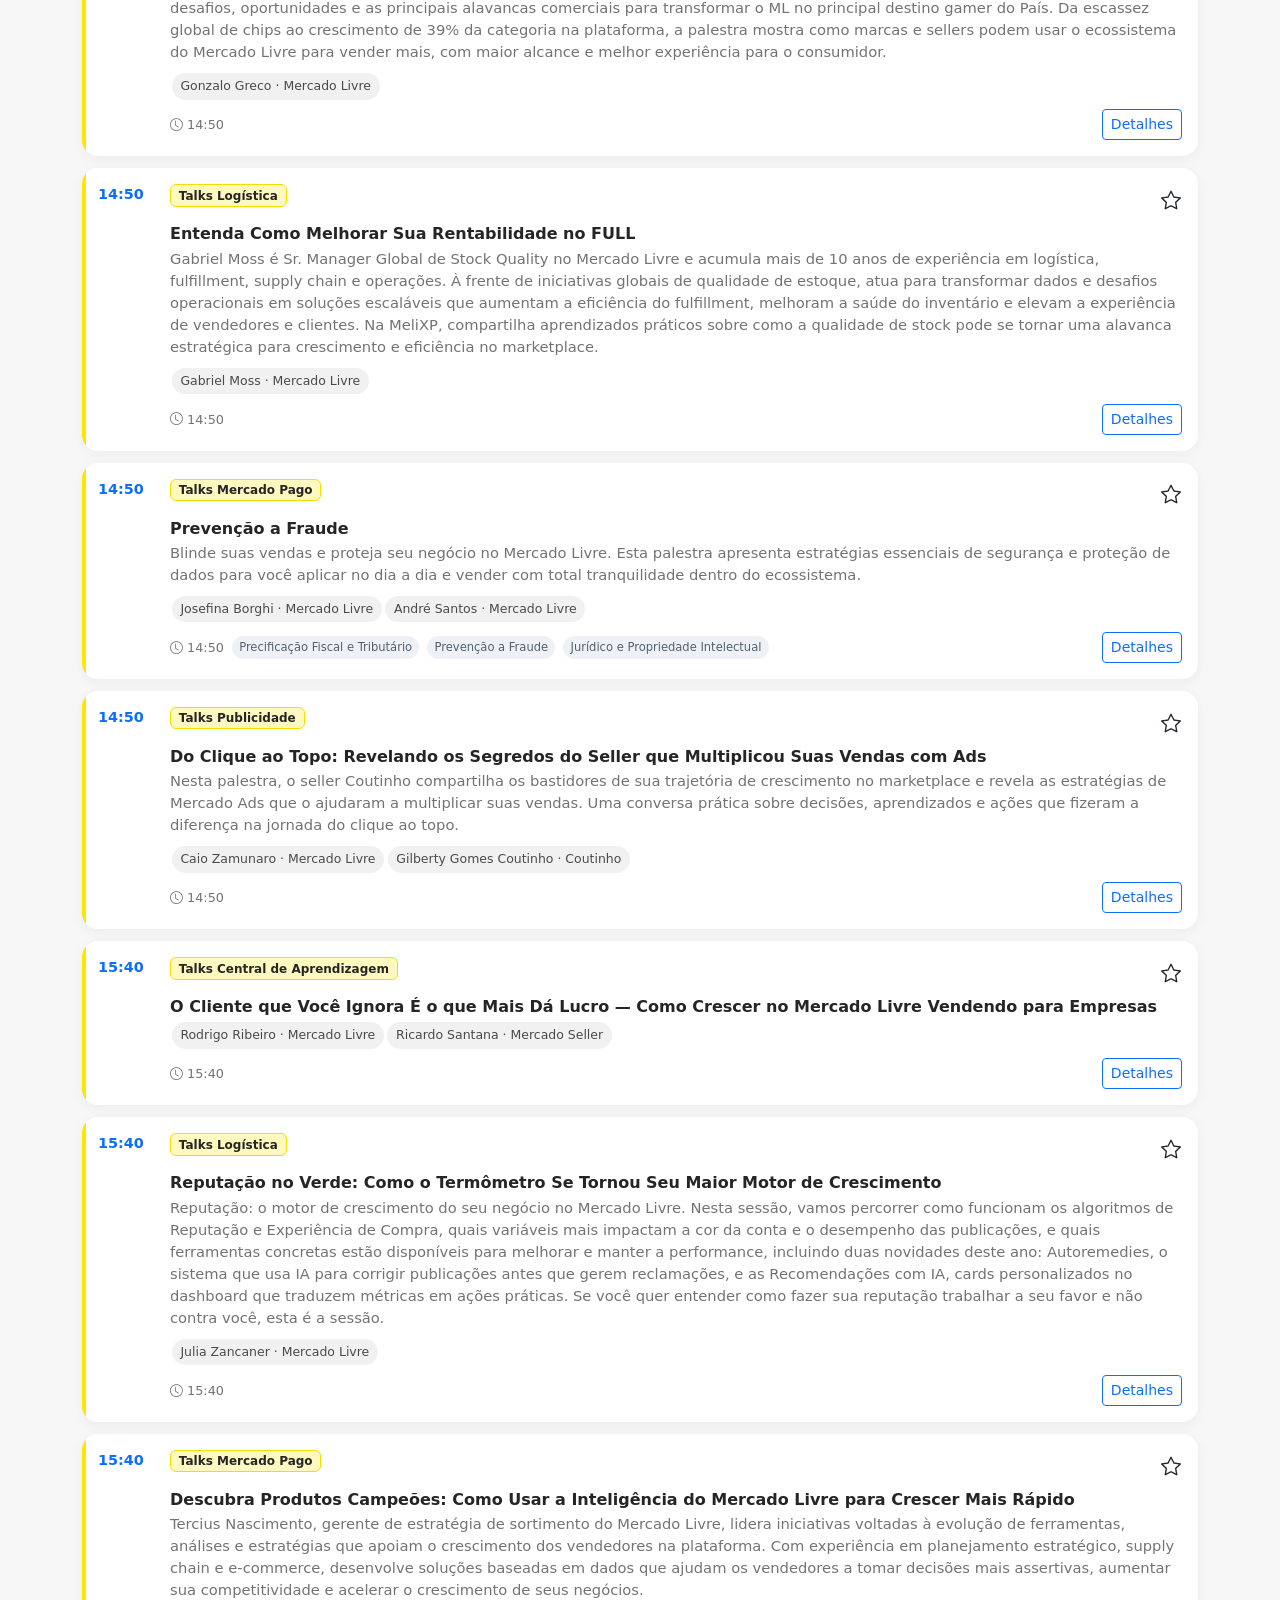
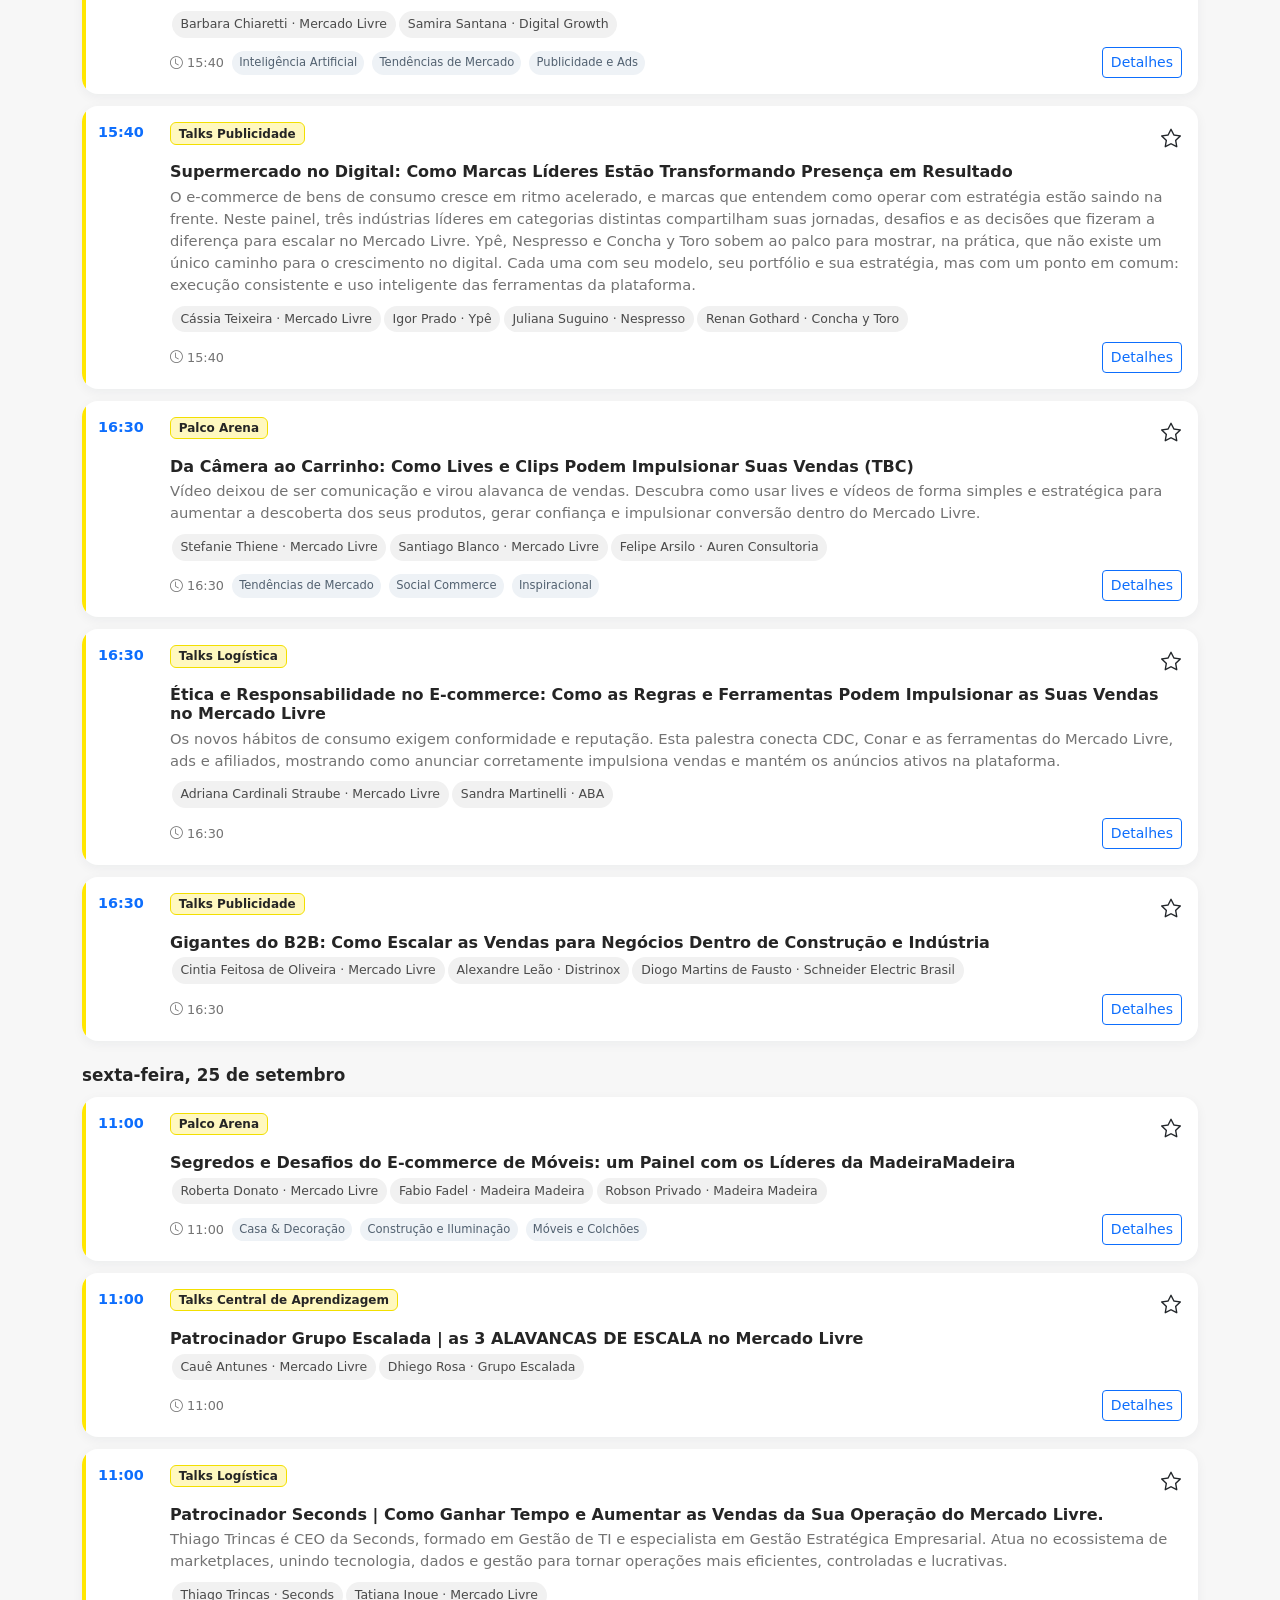
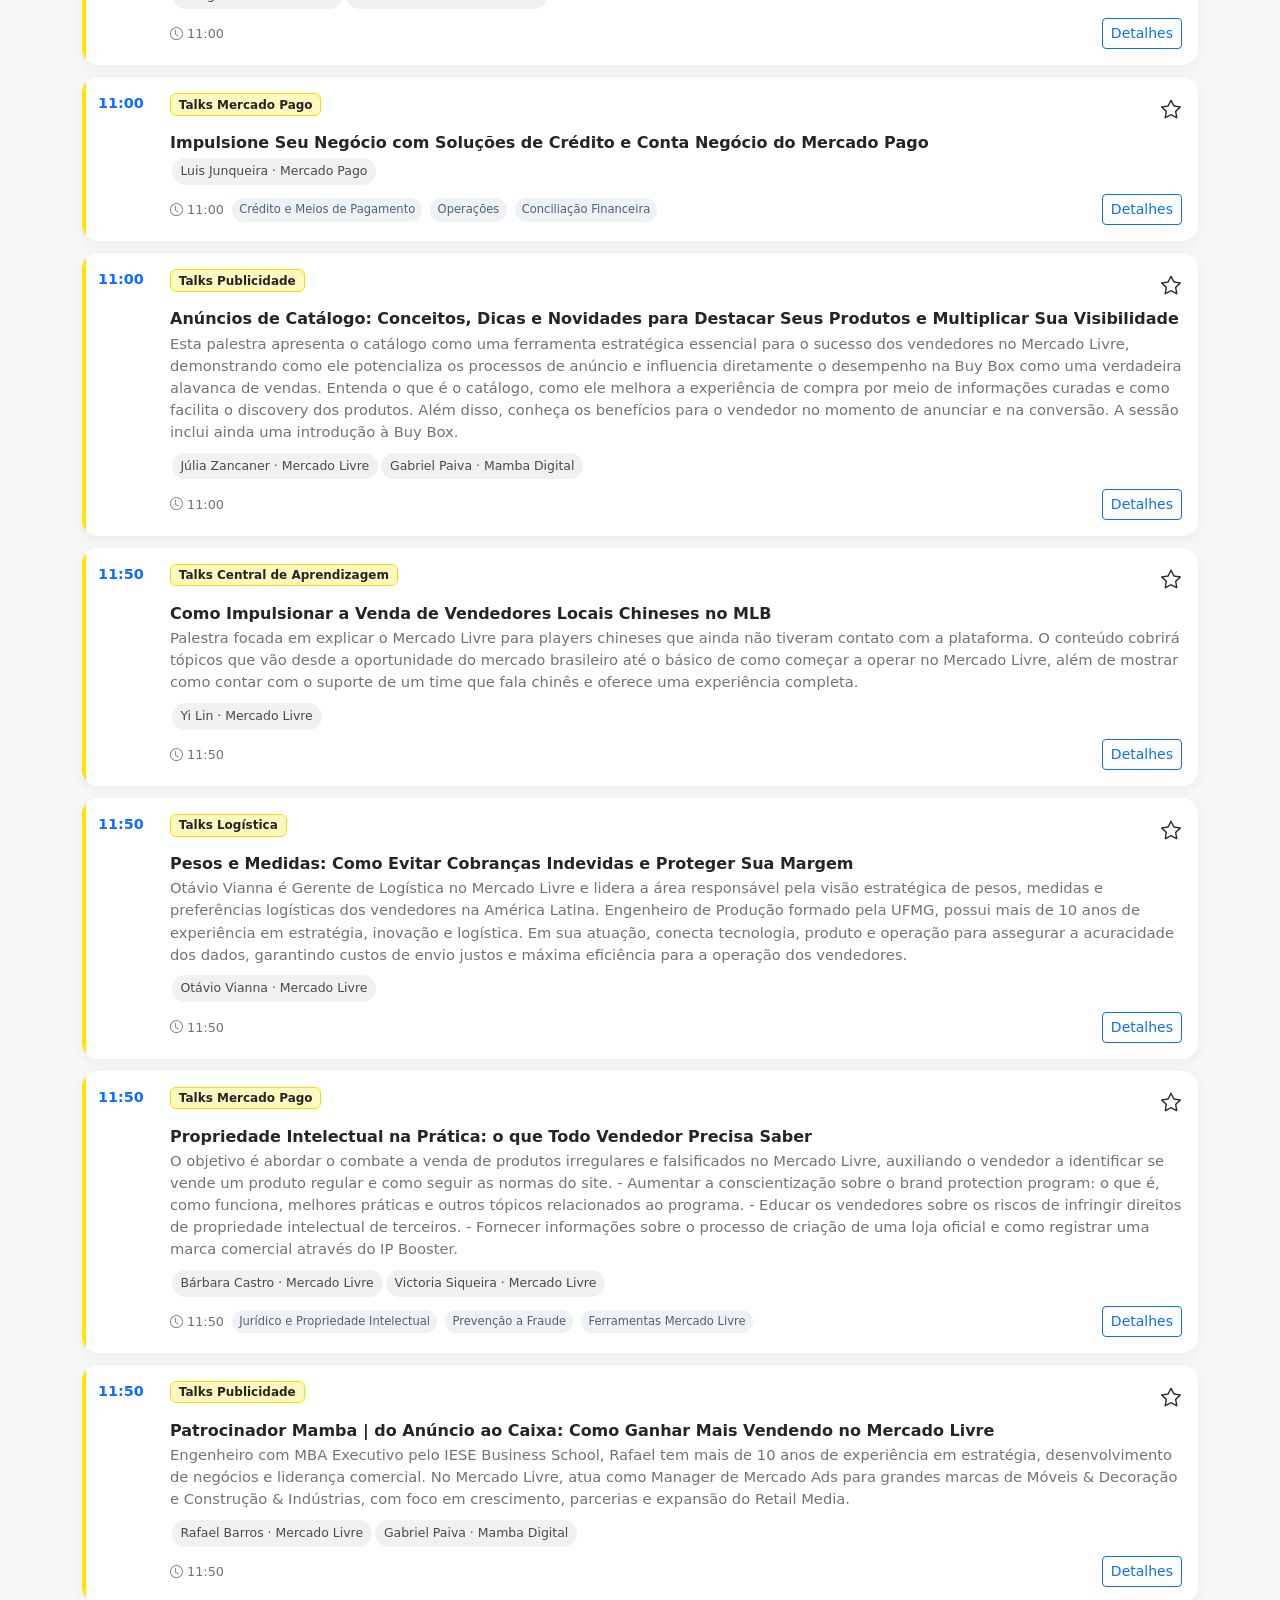
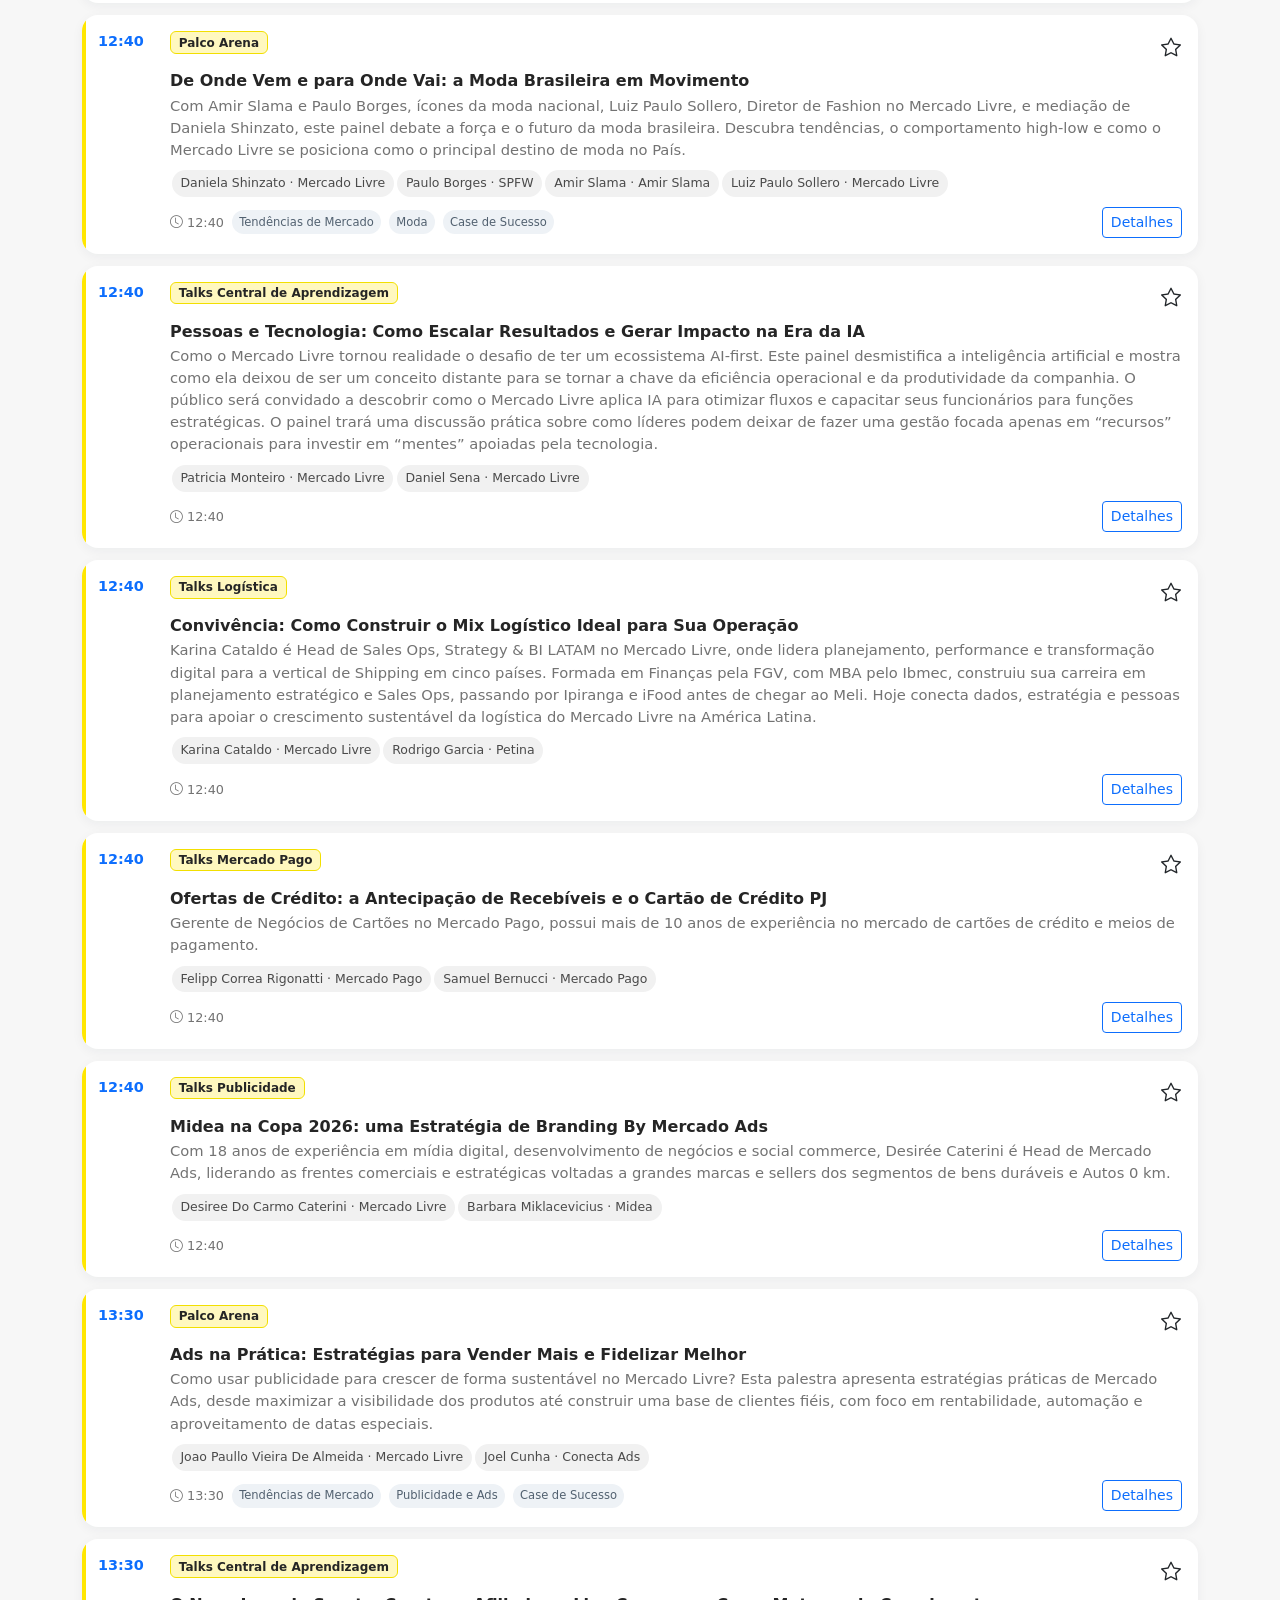
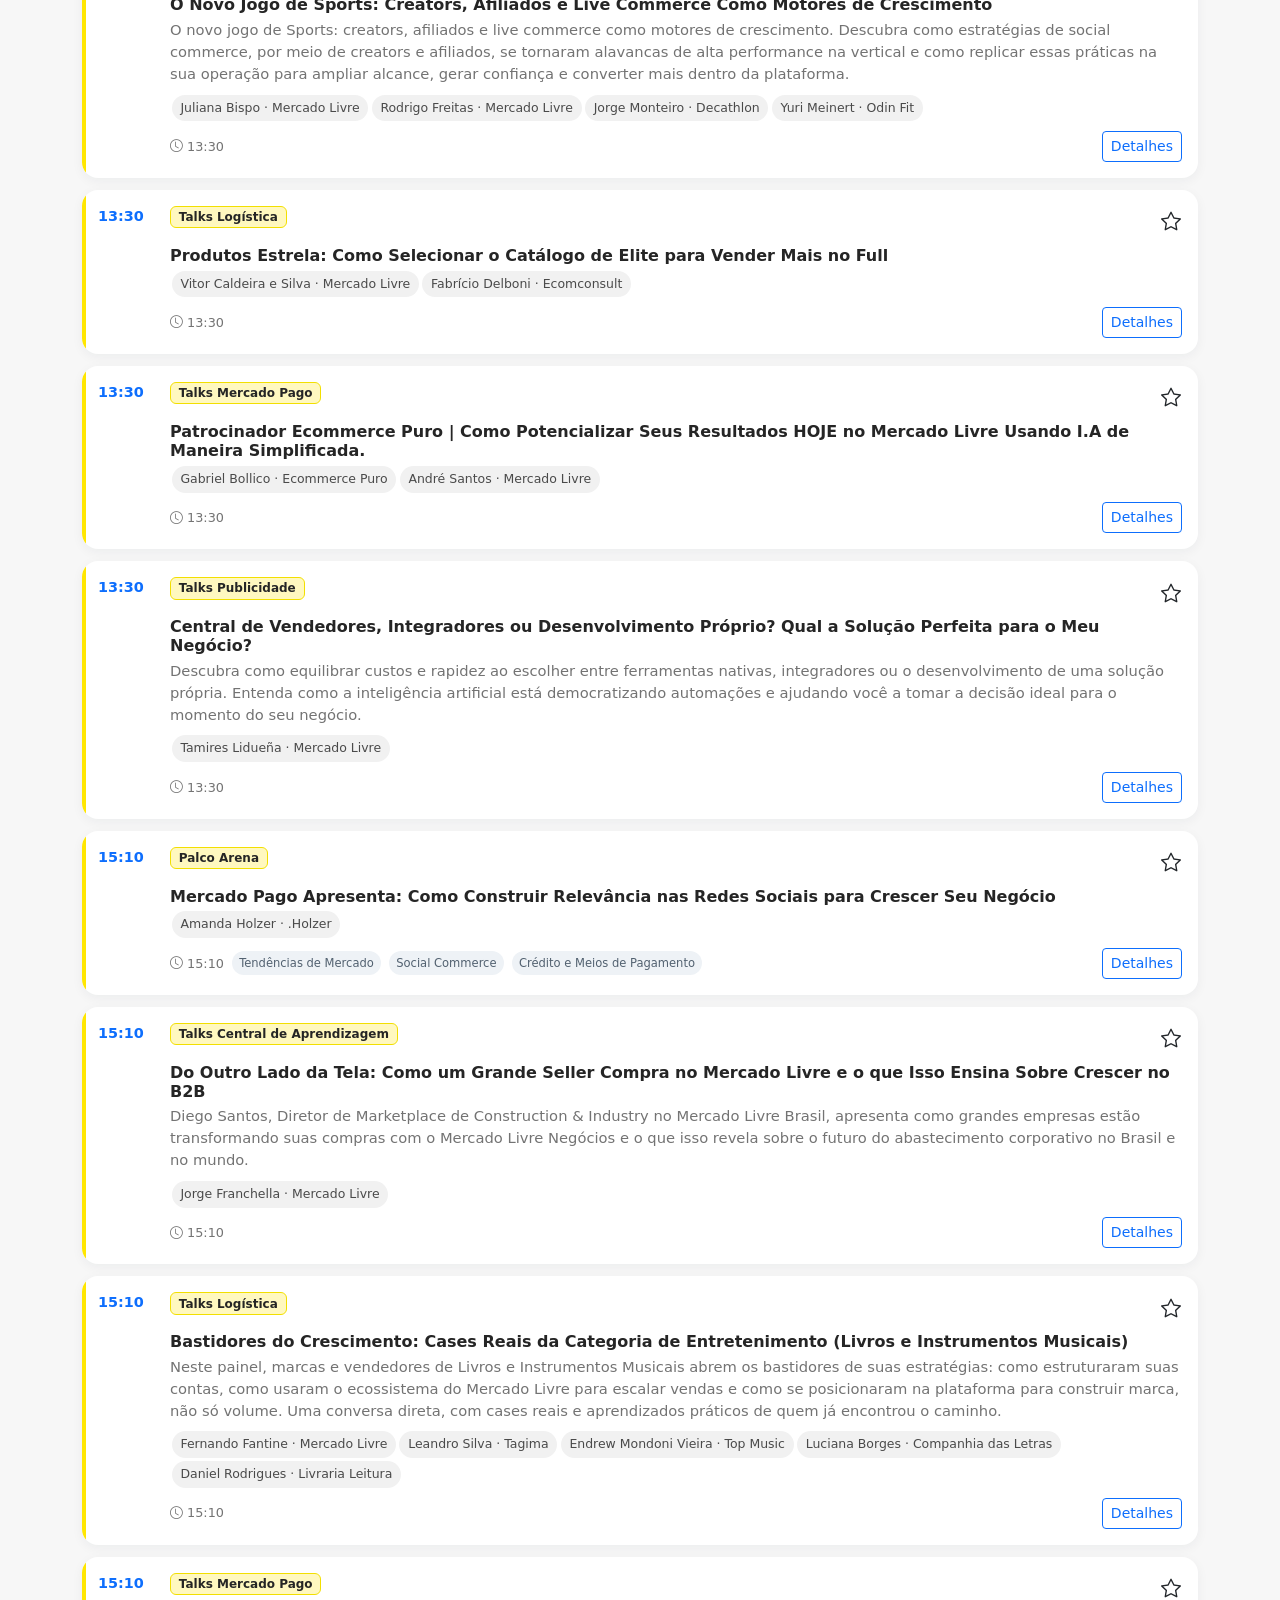
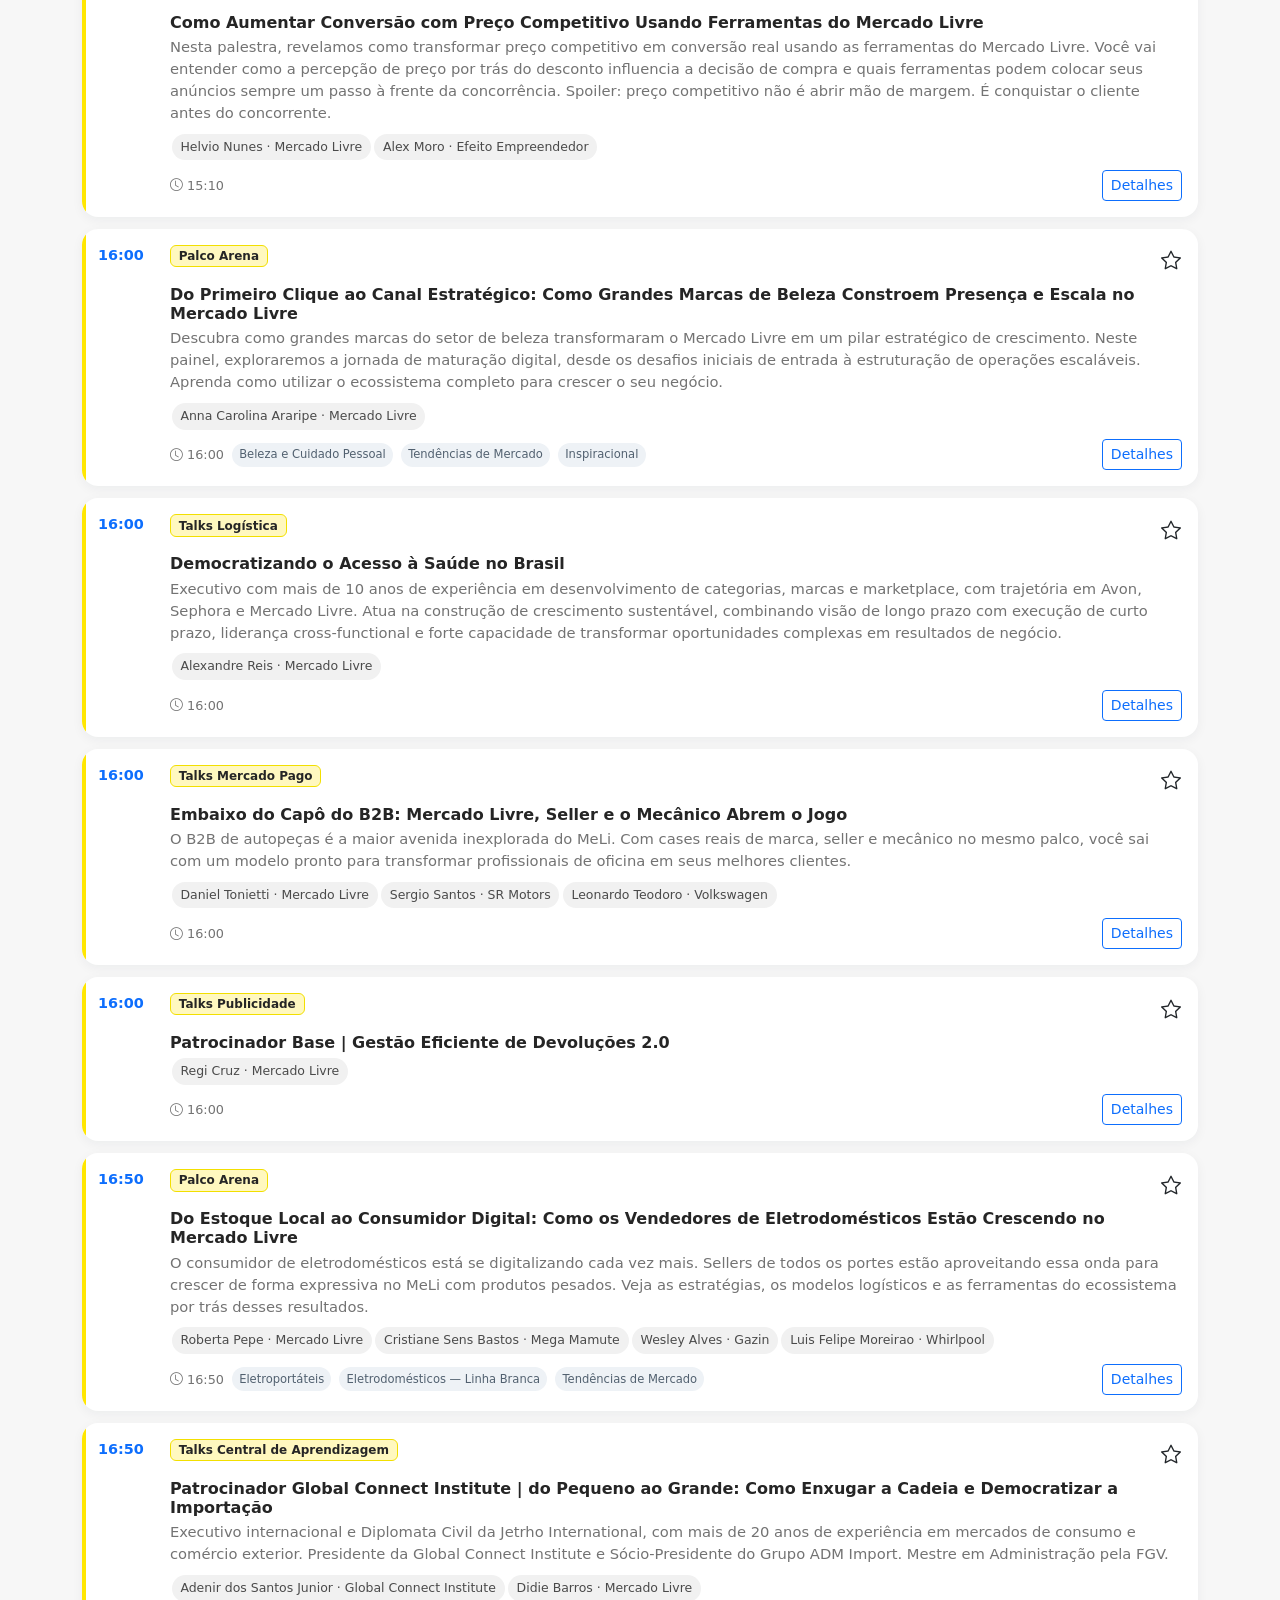
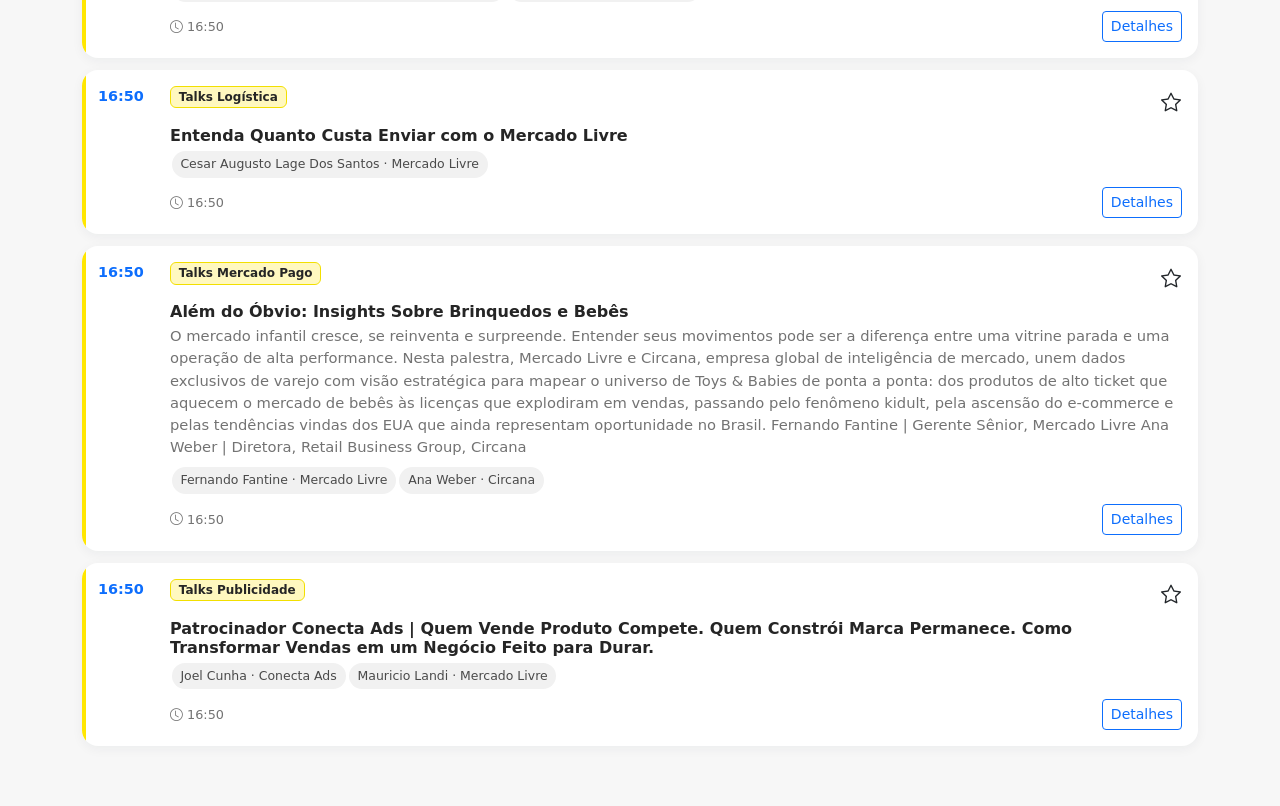
==== commit 5cbf7595: "Update index.html" ====
--- a/index.html
+++ b/index.html
@@ -7,7 +7,7 @@
   <link rel="manifest" href="manifest.json"><link rel="stylesheet" href="css/style.css"><link rel="stylesheet" href="css/cards.css"><link rel="stylesheet" href="css/mobile.css"><link rel="stylesheet" href="css/dark.css">
 </head><body data-page="agenda">
   <header class="sticky-top app-header border-bottom"><div class="container py-3"><div class="d-flex align-items-center gap-3"><a class="brand text-decoration-none" href="index.html"><span></span><strong>Mercado Livre Experience '26</strong><small></small></a><div class="ms-auto d-flex gap-2"><button class="btn btn-light btn-sm" id="themeToggle" aria-label="Alternar tema"><i class="bi bi-moon-stars"></i></button><a class="btn btn-primary btn-sm" href="favoritos.html"><i class="bi bi-star-fill"></i> Favoritas <span class="badge text-bg-light ms-1" id="favoriteCount">0</span></a></div></div></div></header>
-  <main class="container pb-5"><section class="hero py-4"><p class="eyebrow mb-1">24–25 SET · SÃO PAULO EXPO · SÃO PAULO</p><h1 class="display-6 fw-bold mb-3">Sua agenda do MeliXP '26.</h1><div class="next-card" id="nextTalk"><span class="spinner-border spinner-border-sm"></span> Carregando programação oficial…</div></section>
+  <main class="container pb-5"><section class="hero py-4"><p class="eyebrow mb-1">24–25 SET · SÃO PAULO EXPO · SÃO PAULO</p><h1 class="display-6 fw-bold mb-3">Sua agenda do MeliXP</h1><div class="next-card" id="nextTalk"><span class="spinner-border spinner-border-sm"></span> Carregando programação oficial…</div></section>
   <section class="card shadow-sm border-0 mb-4"><div class="card-body"><div class="row g-2"><div class="col-12"><label class="visually-hidden" for="search">Pesquisar</label><div class="input-group"><span class="input-group-text bg-white"><i class="bi bi-search"></i></span><input id="search" class="form-control" placeholder="Pesquisar palestra, pessoa, empresa ou tema"></div></div><div class="col-md"><select id="dayFilter" class="form-select"><option value="">Todos os dias</option></select></div><div class="col-md"><select id="stageFilter" class="form-select"><option value="">Todos os palcos</option></select></div><div class="col-md"><select id="companyFilter" class="form-select"><option value="">Todas as empresas</option></select></div><div class="col-md"><select id="statusFilter" class="form-select"><option value="">Todos os status</option><option value="upcoming">Ainda vai acontecer</option><option value="live">Em andamento</option><option value="soon">Começa em 15 min</option><option value="watched">Assistidas</option></select></div></div></div></section>
   <section><div class="d-flex justify-content-between align-items-center mb-3"><h2 class="h4 mb-0">Programação</h2><span id="resultCount" class="text-secondary small"></span></div><div id="schedule" class="timeline" aria-live="polite"></div><div id="emptyState" class="text-center py-5 d-none"><i class="bi bi-calendar-x fs-1 text-secondary"></i><p class="mt-2">Nenhuma palestra encontrada.</p></div></section></main>
   <button id="toTop" class="btn btn-primary rounded-circle to-top d-none" aria-label="Voltar ao topo"><i class="bi bi-arrow-up"></i></button><div class="toast-container position-fixed bottom-0 end-0 p-3" id="toasts"></div>
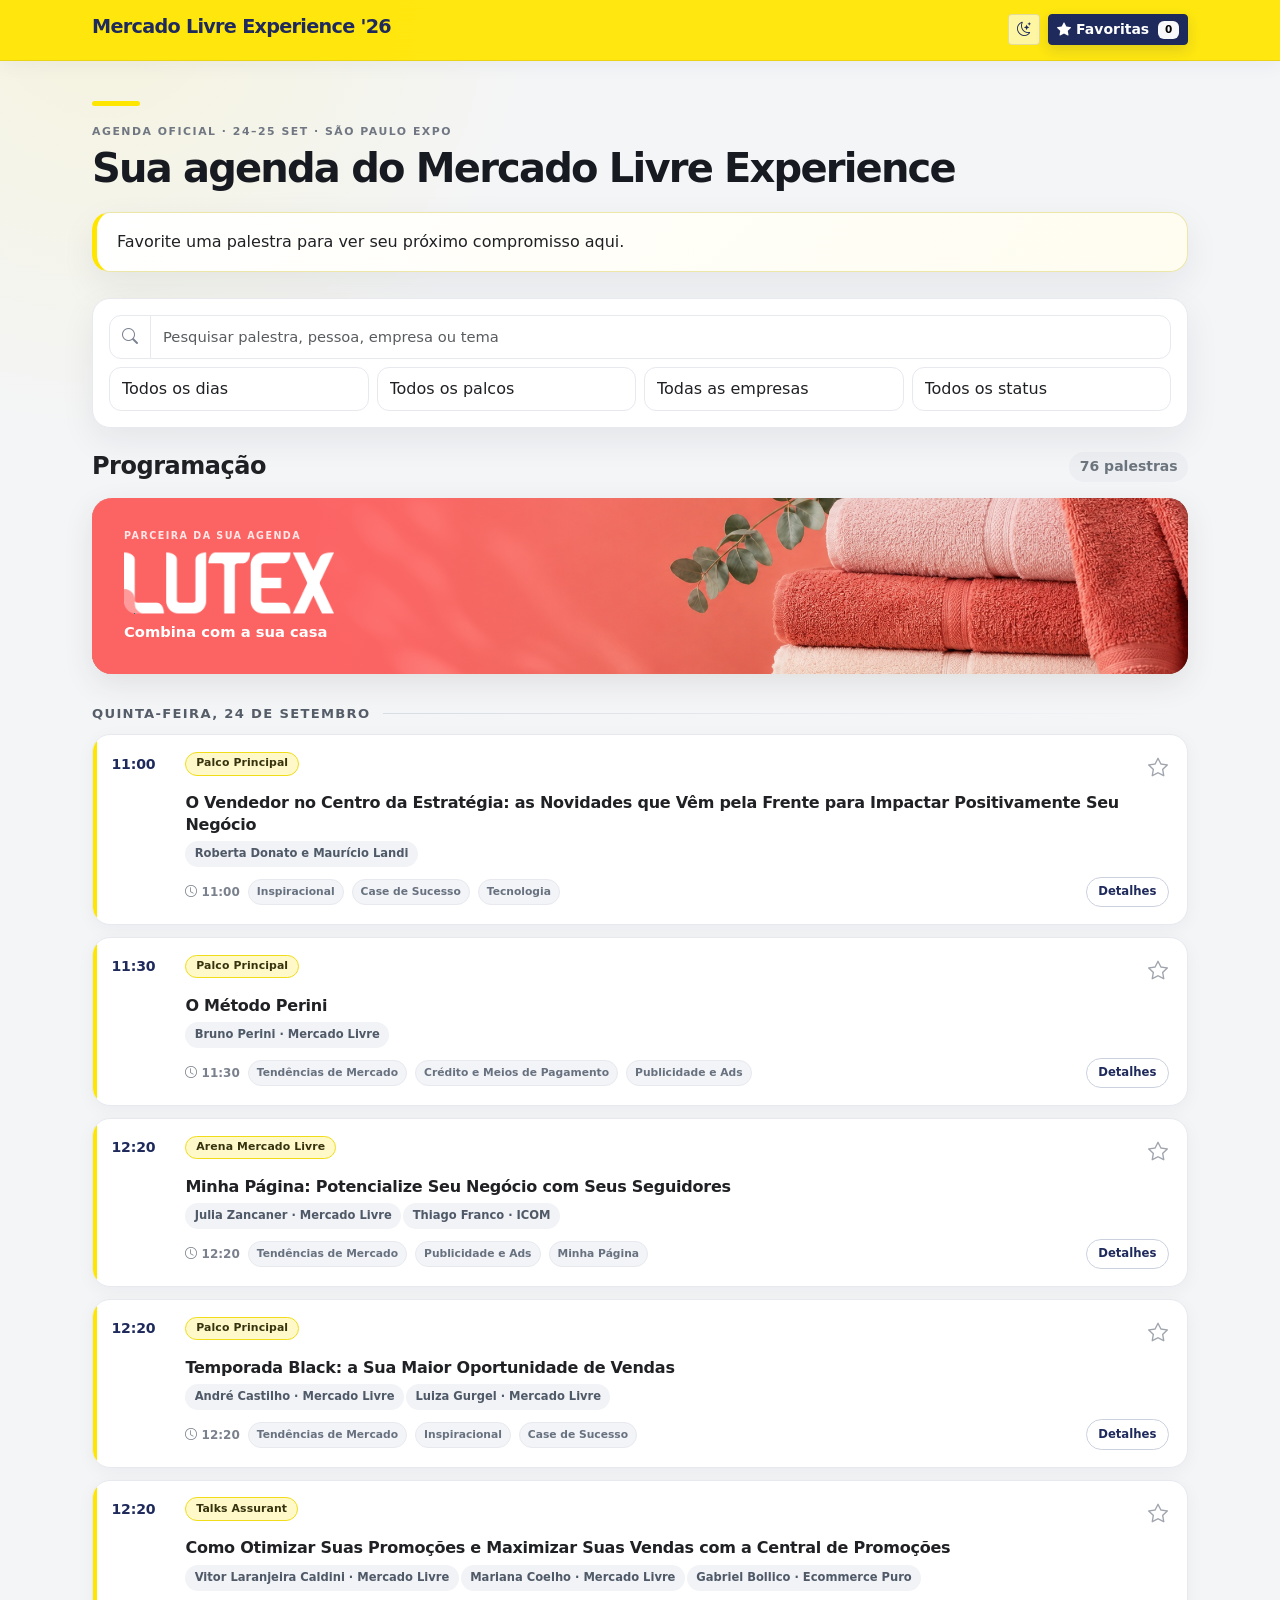
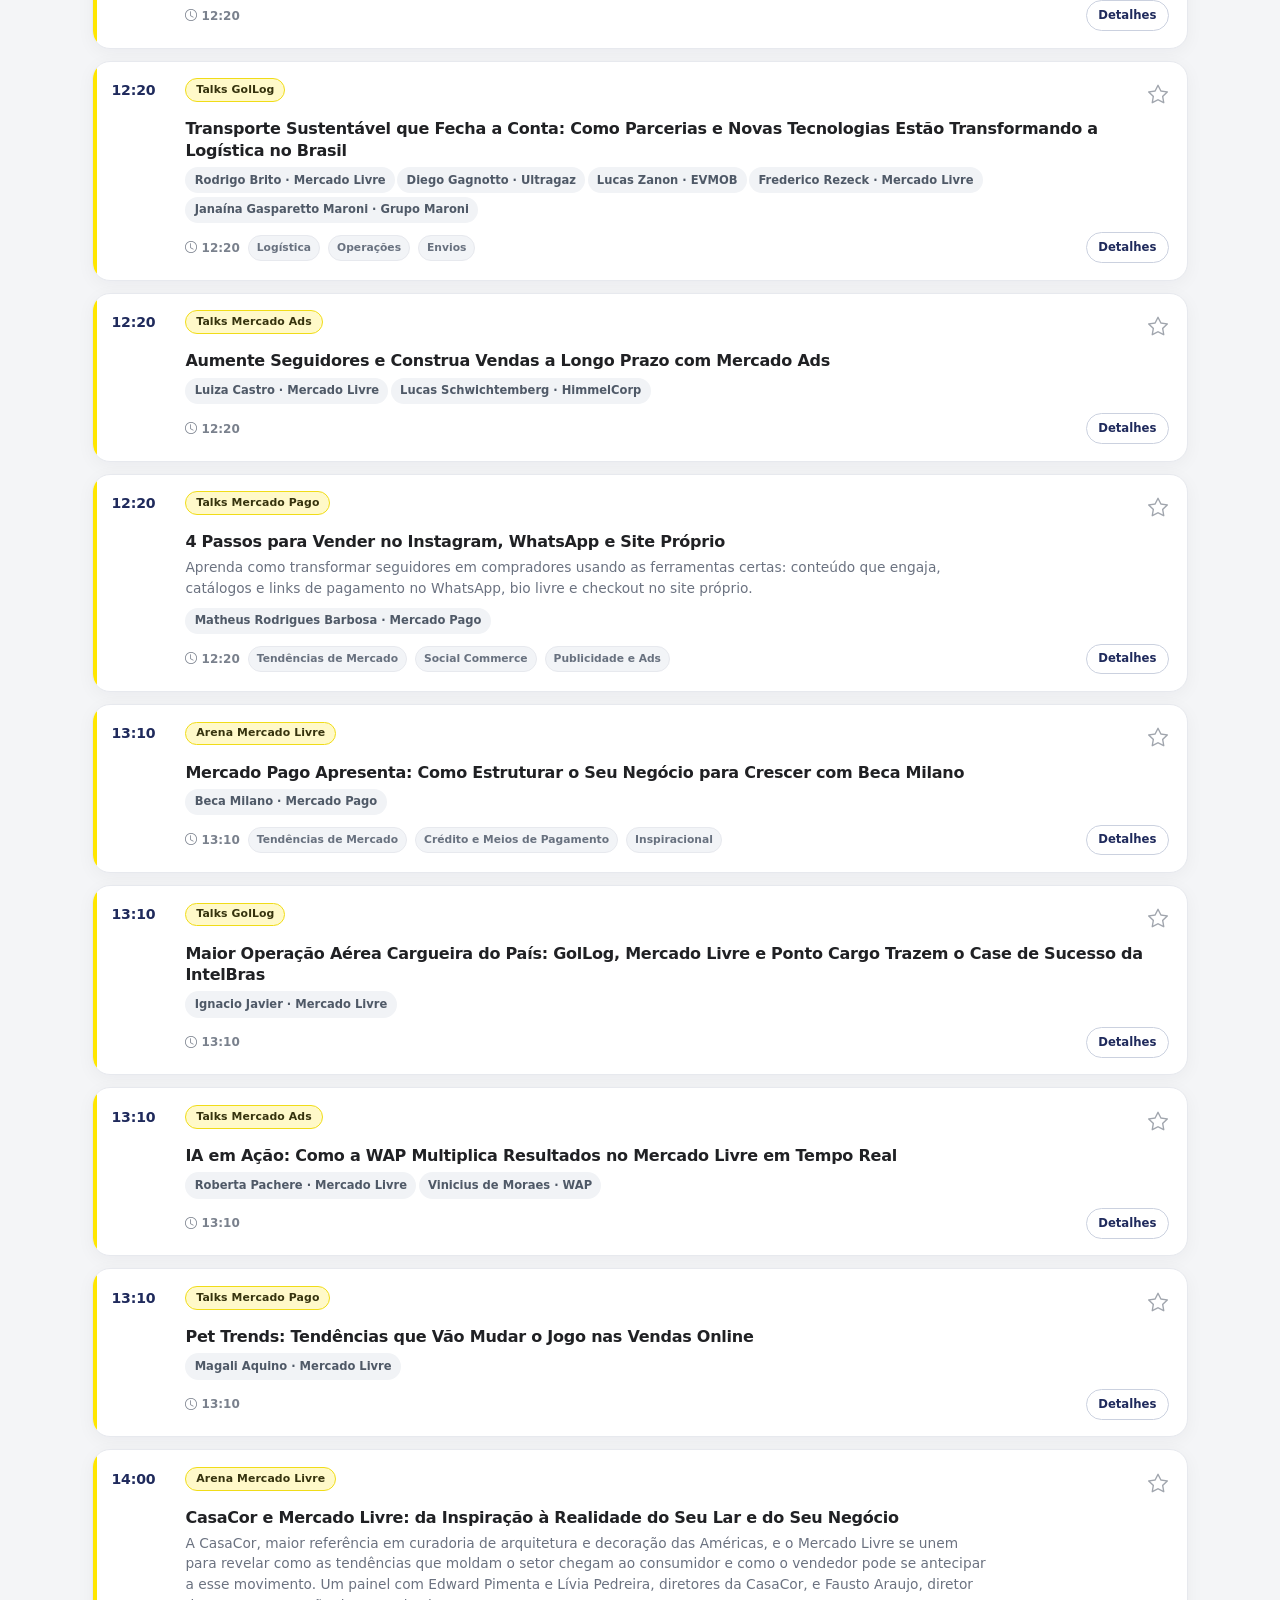
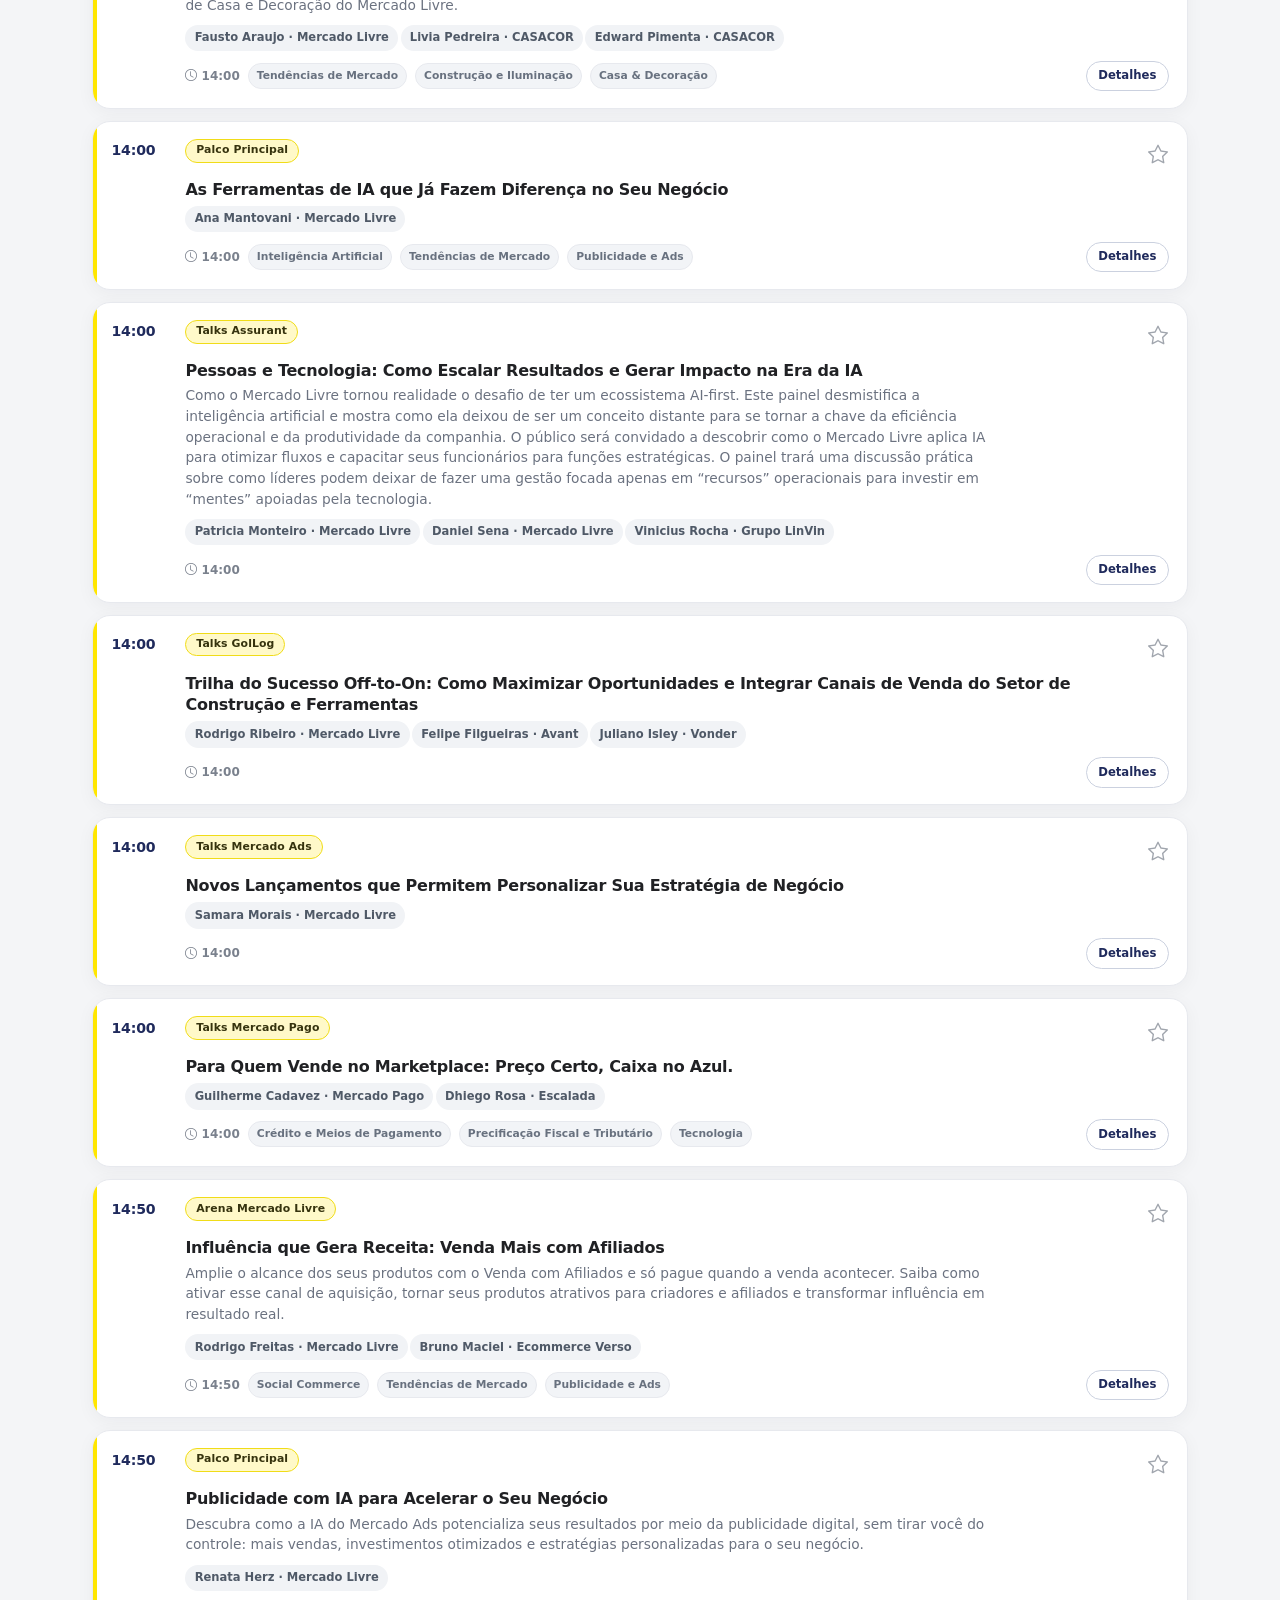
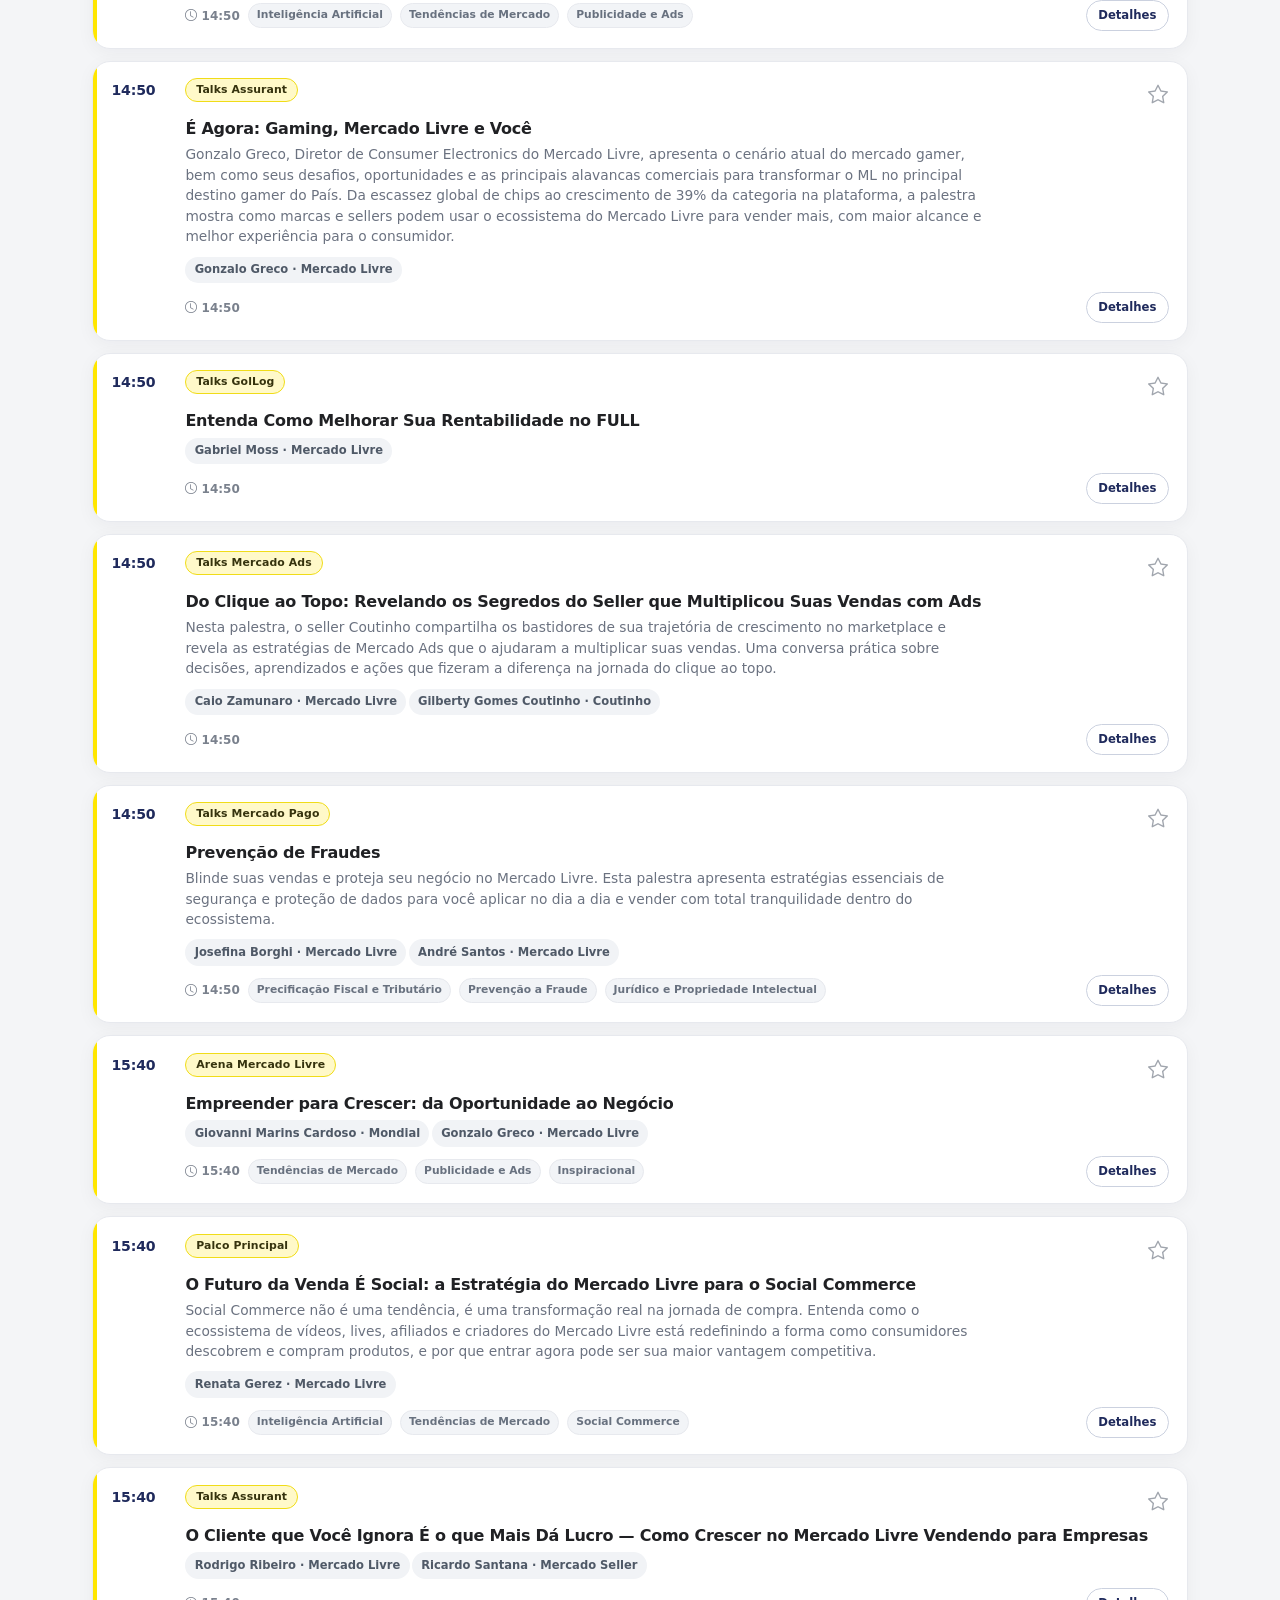
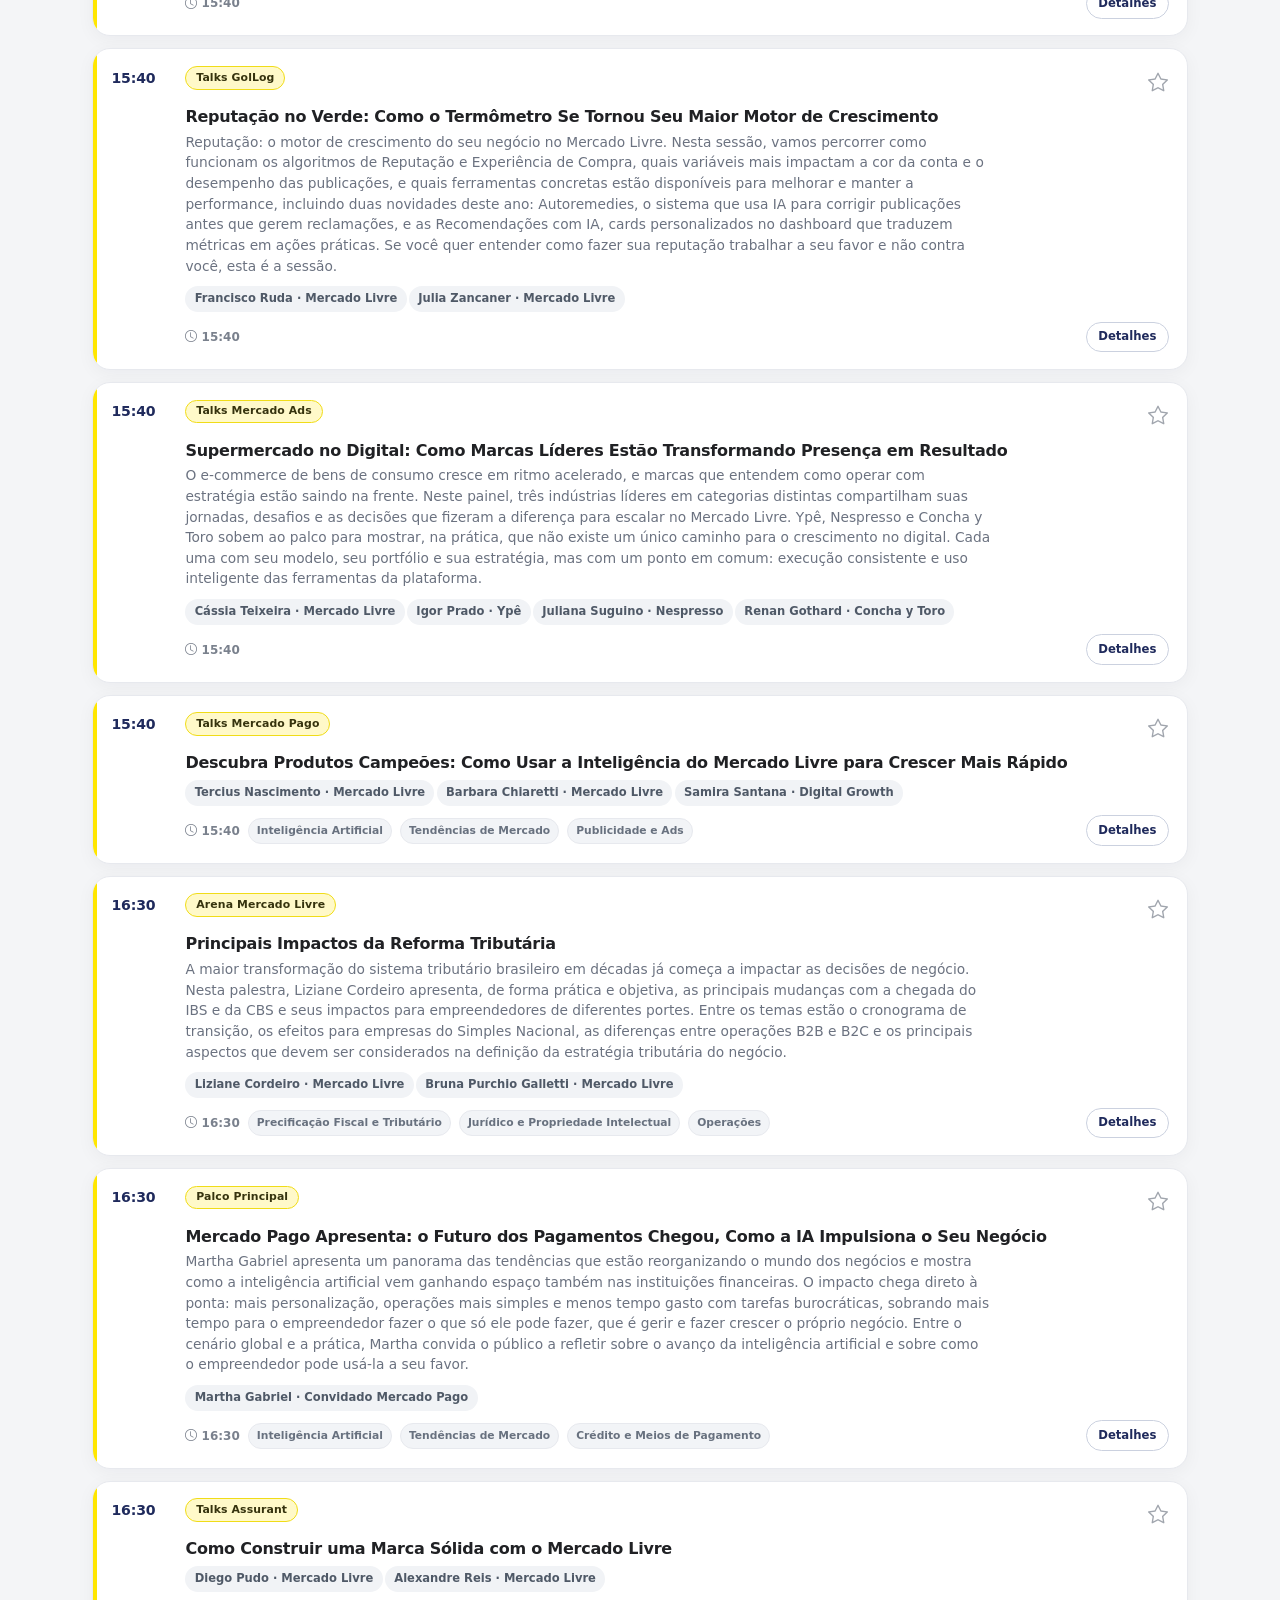
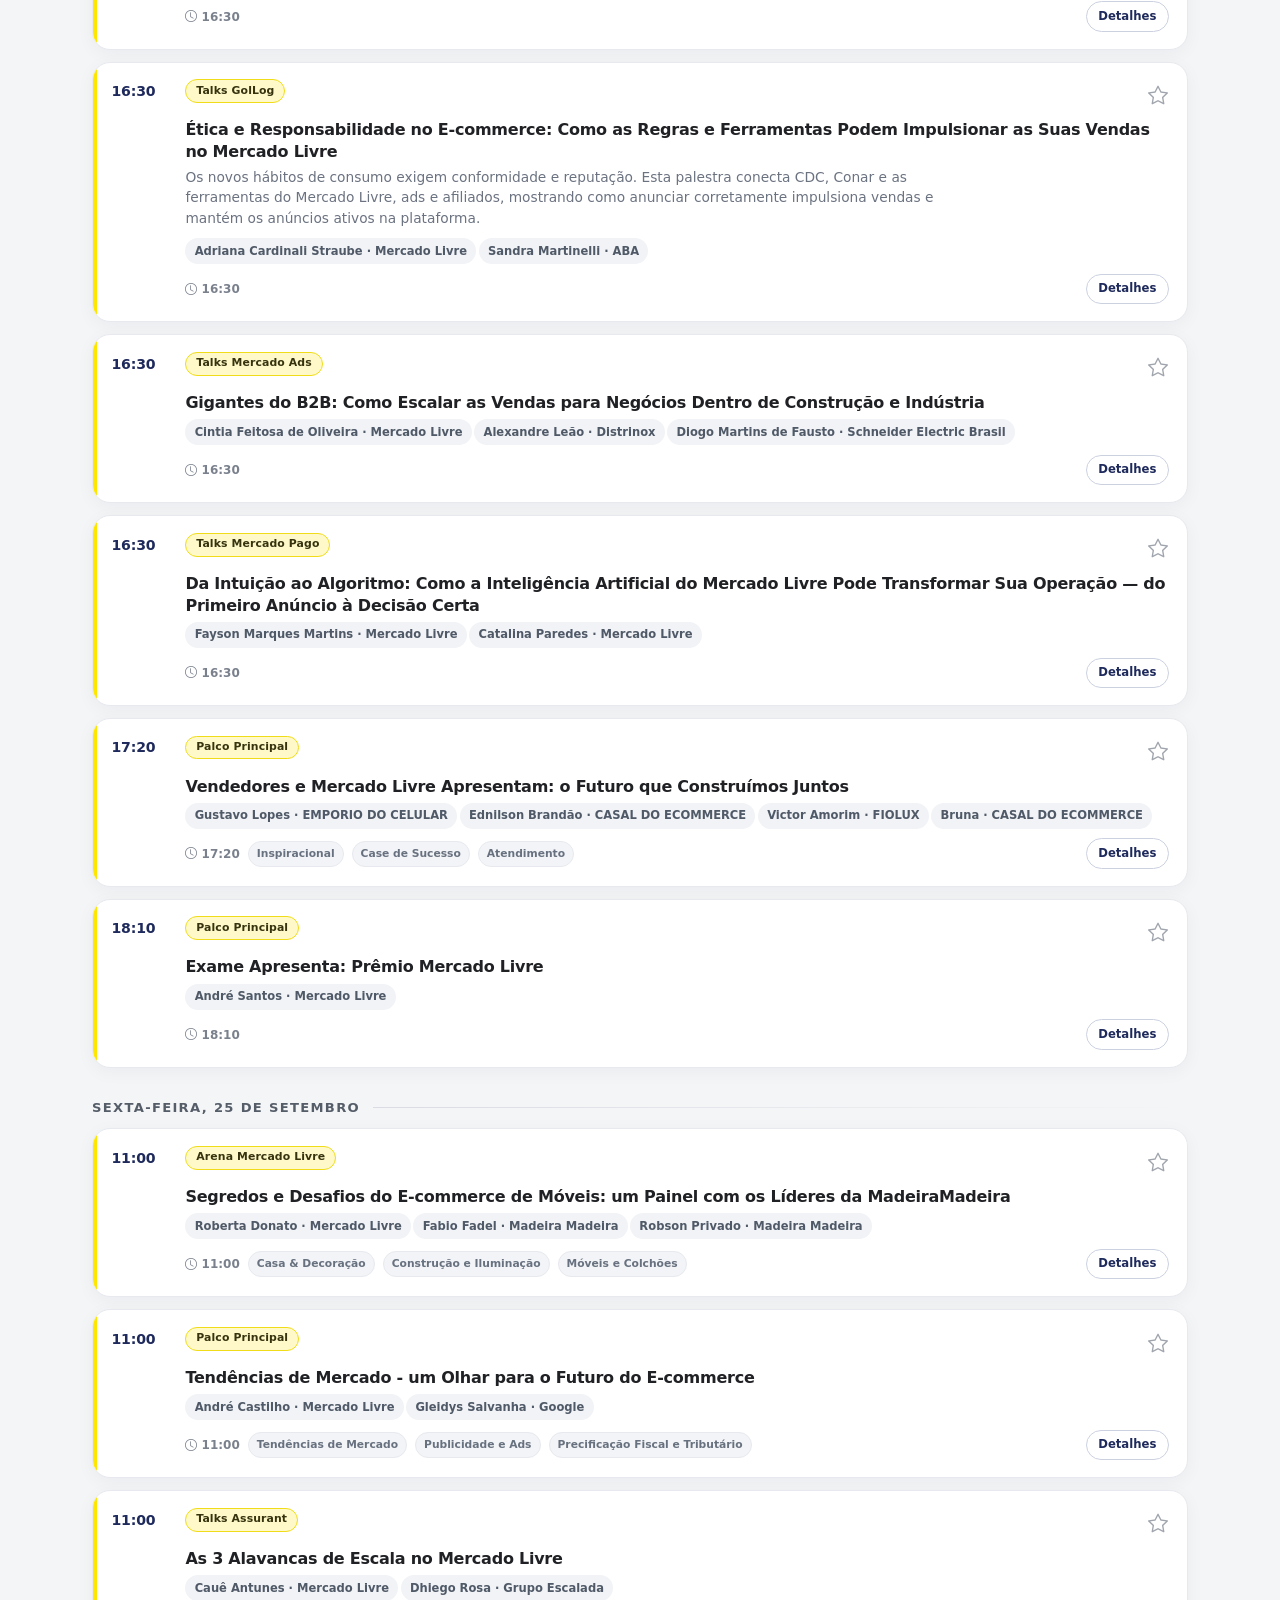
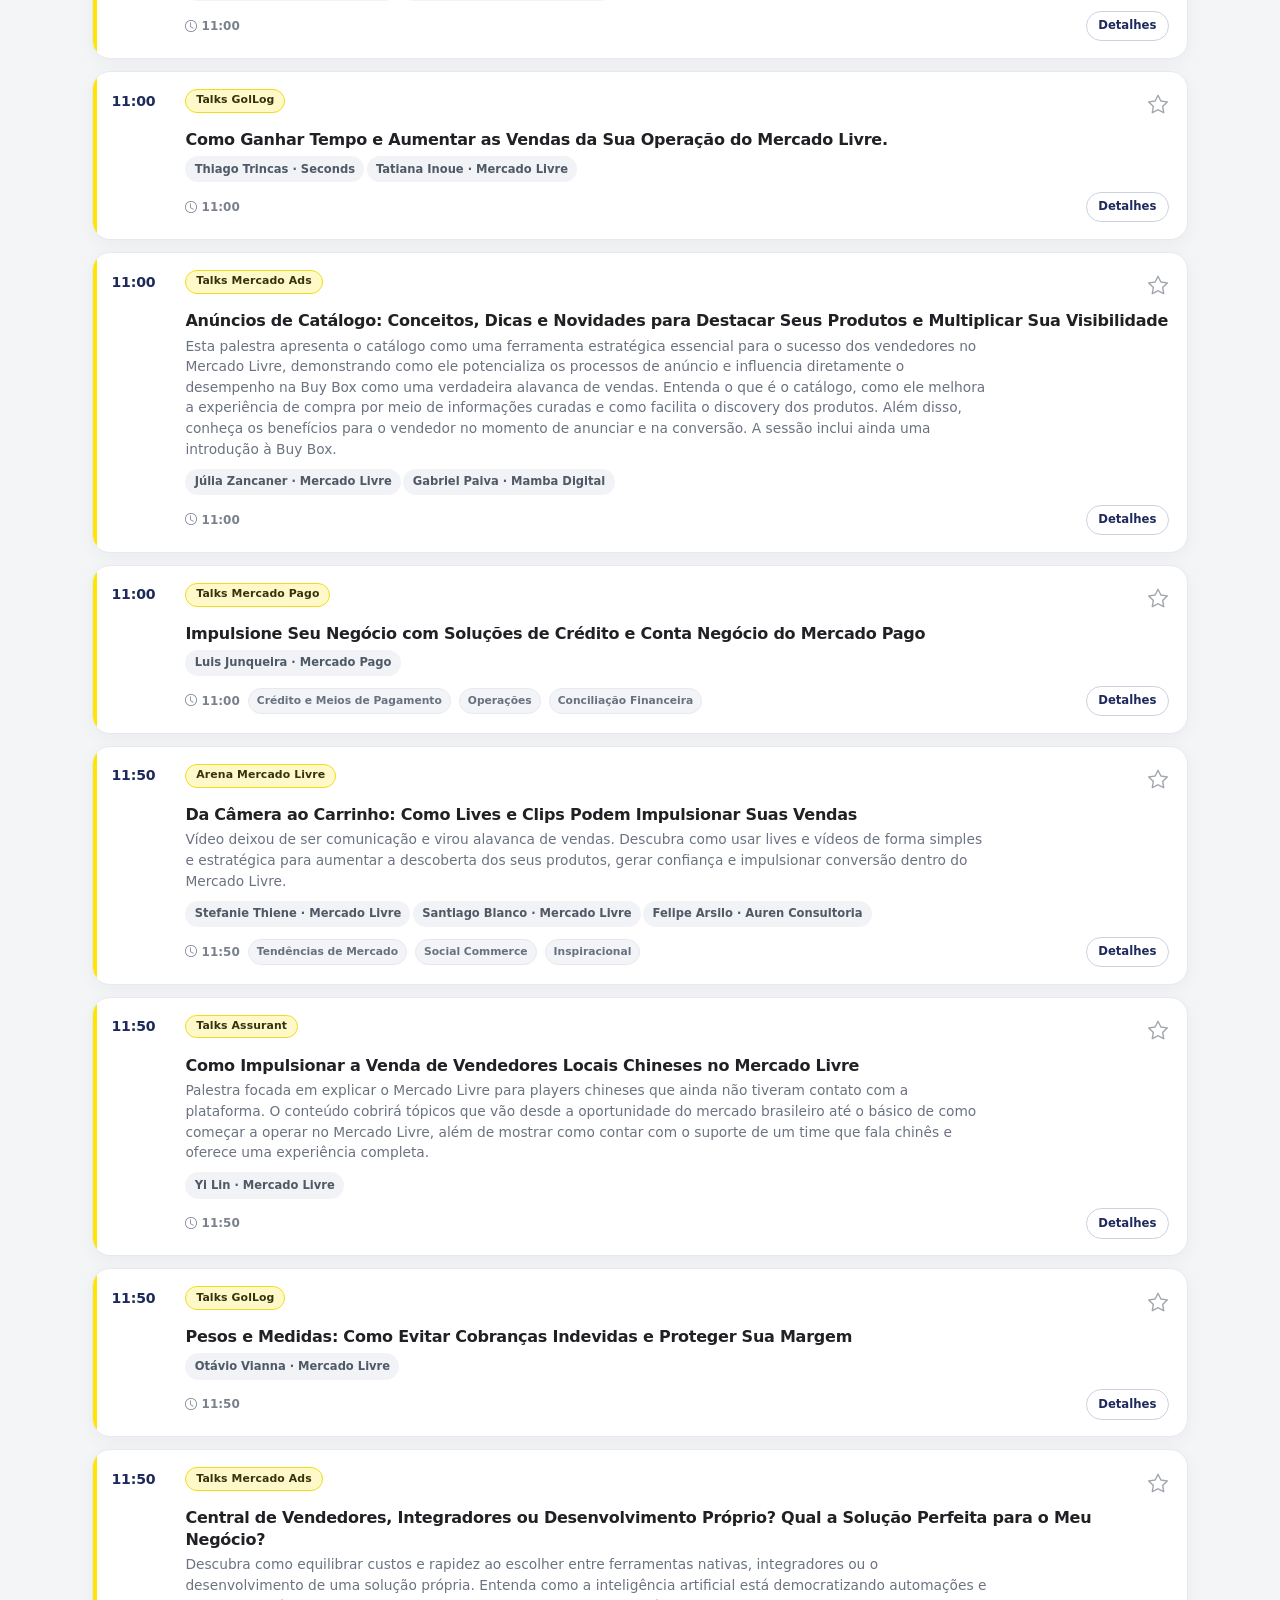
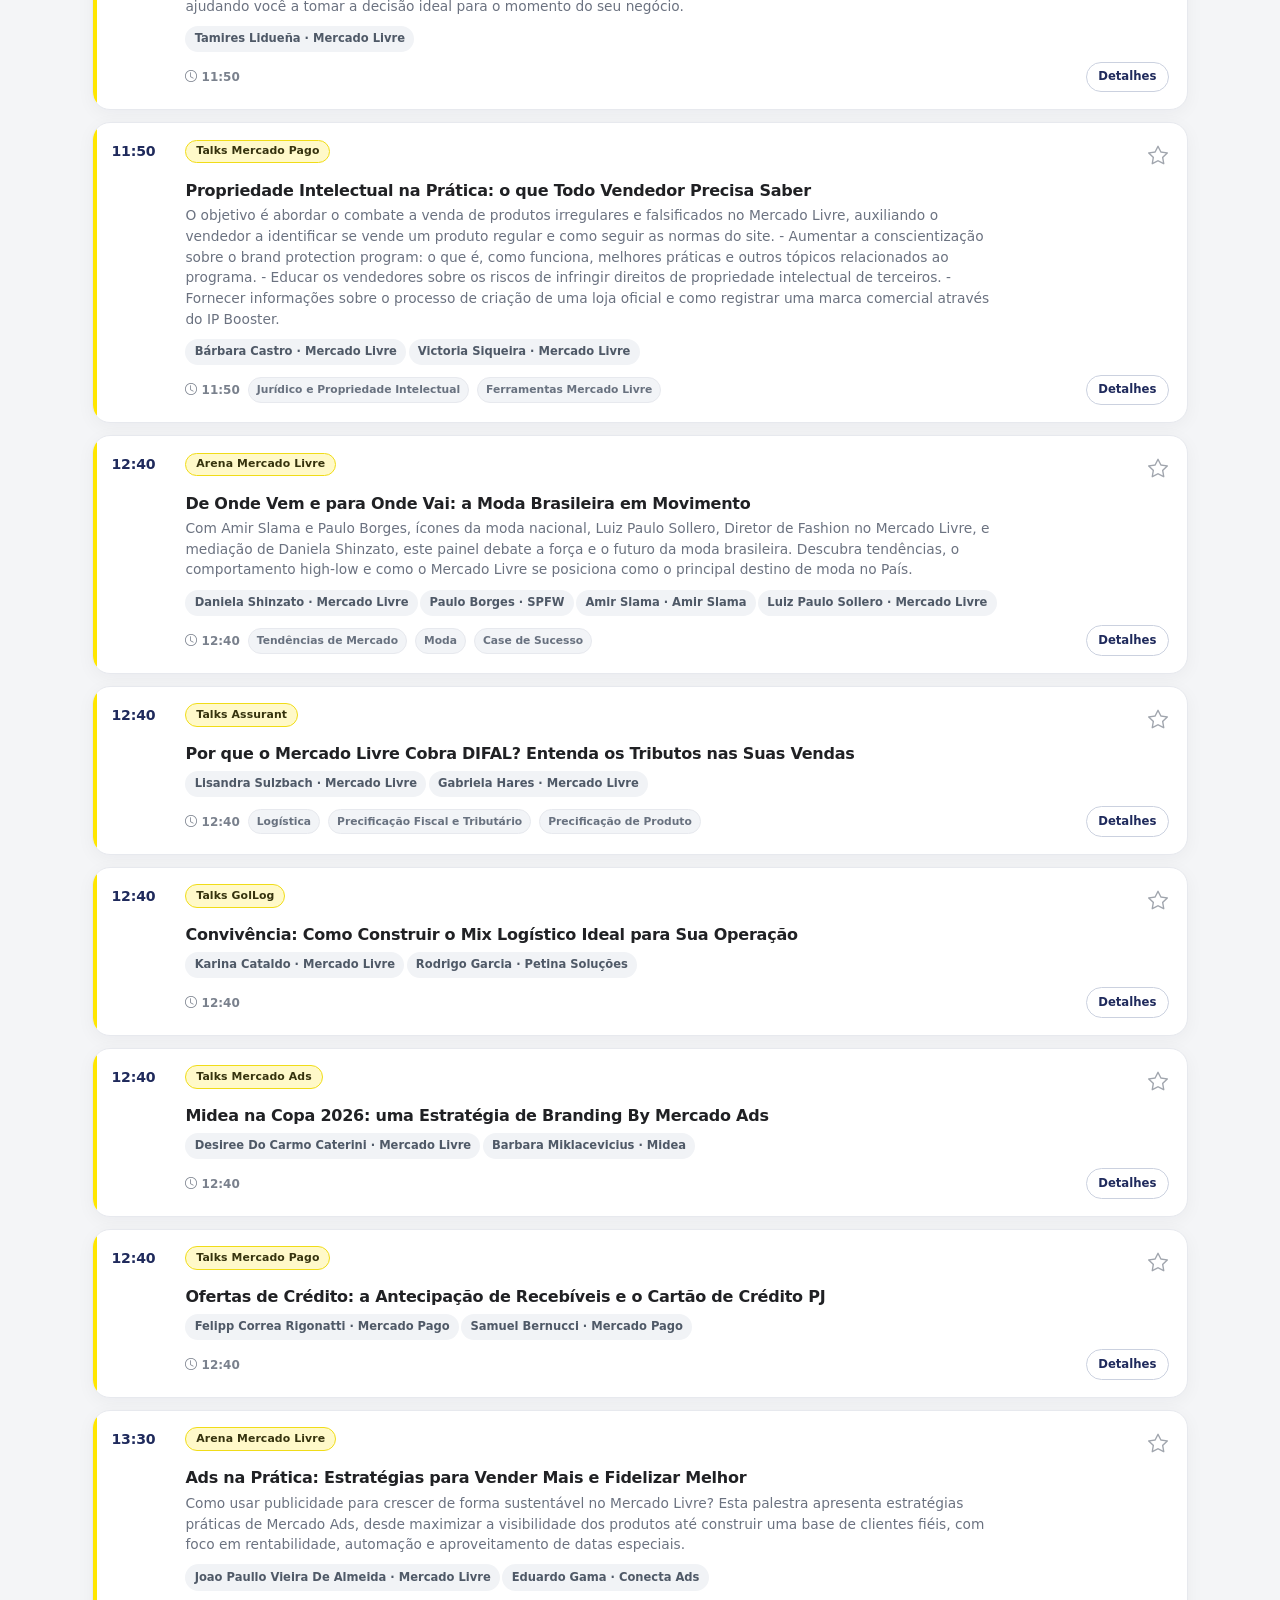
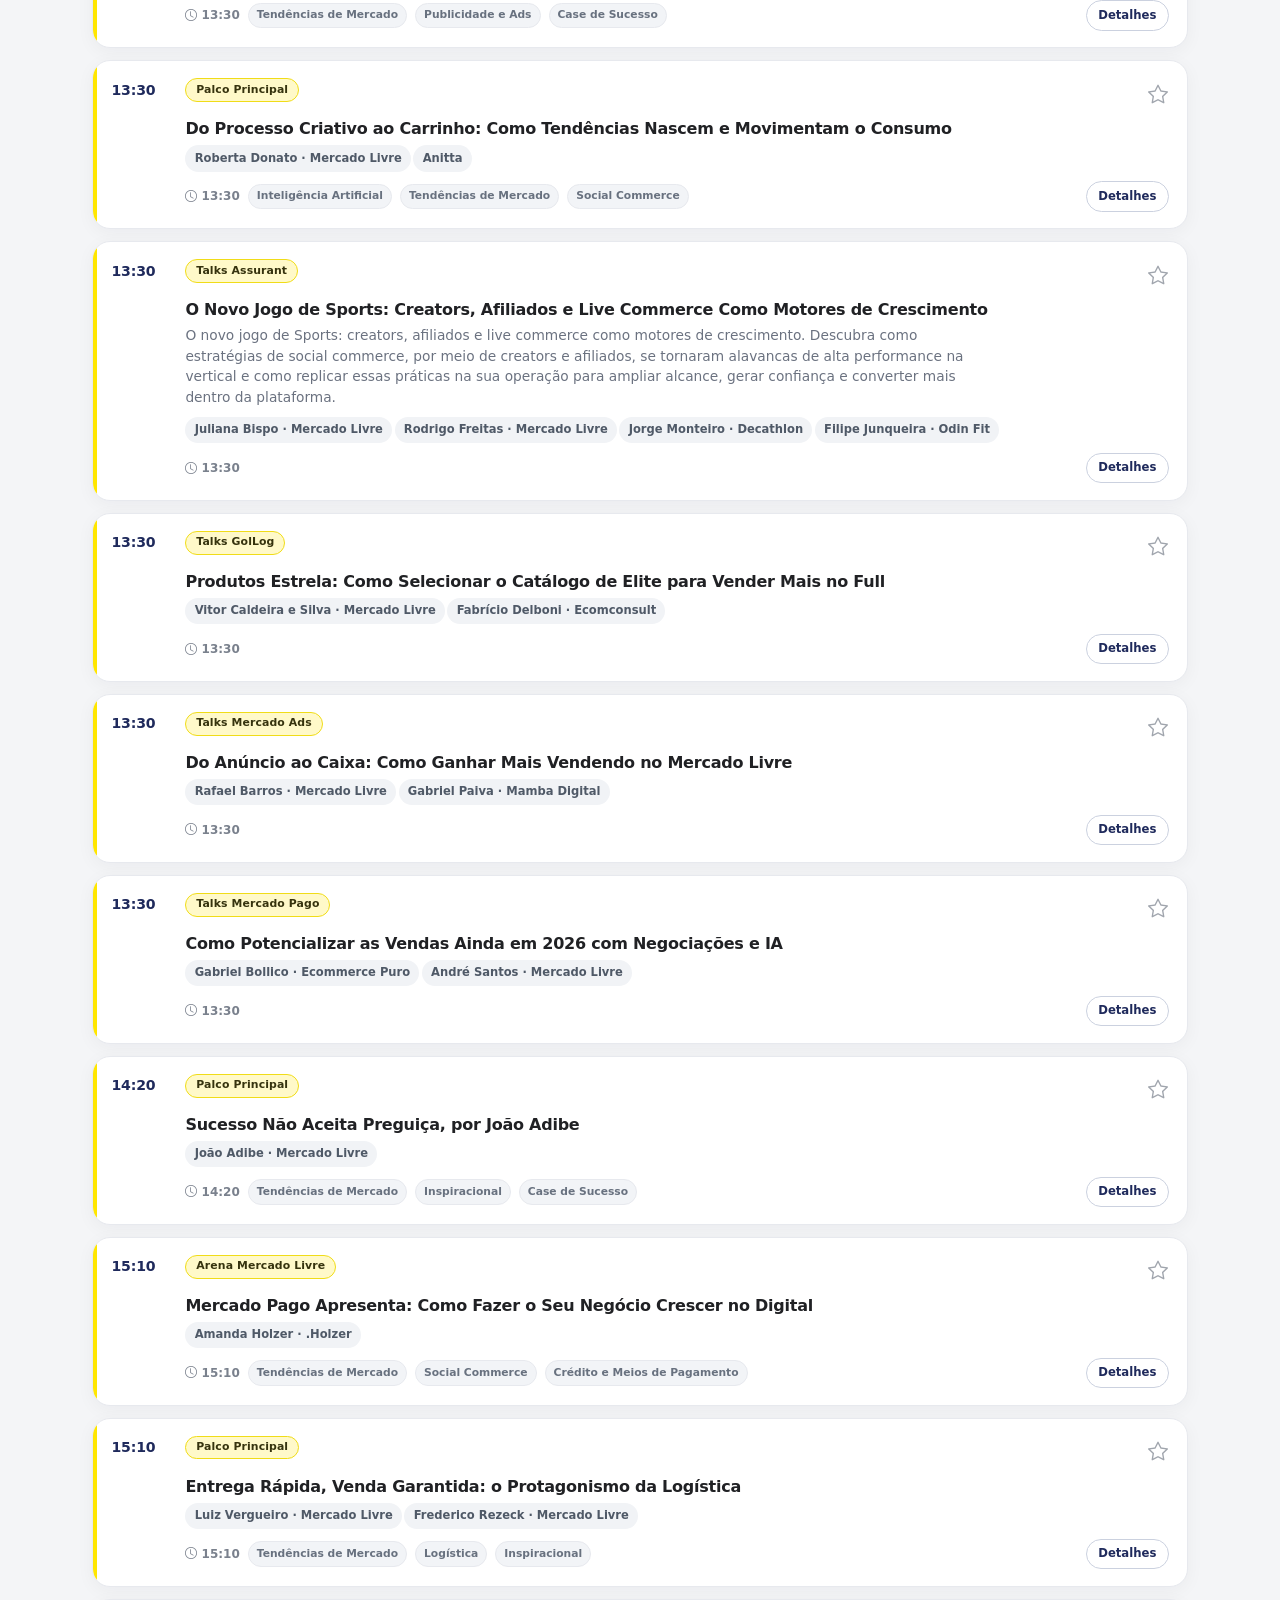
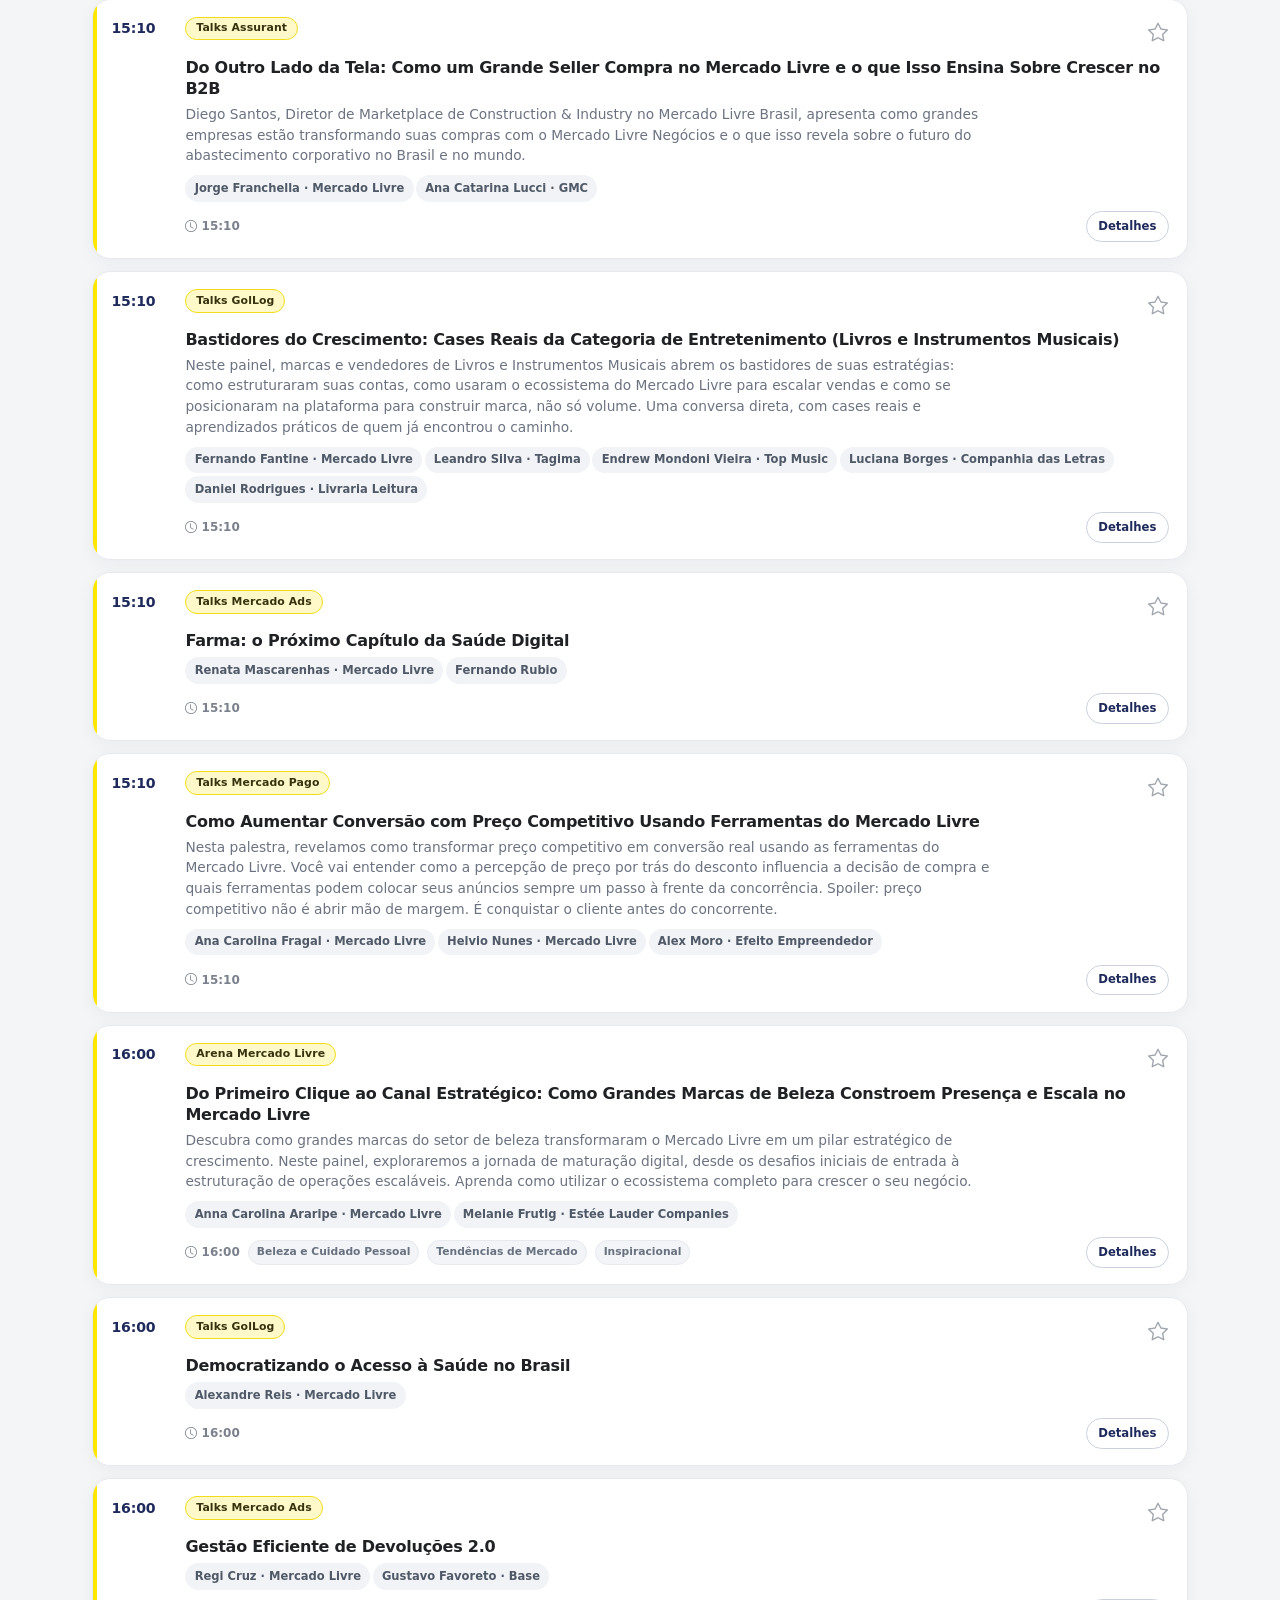
==== commit 6ea35402: "Add files via upload" ====
--- a/index.html
+++ b/index.html
@@ -7,7 +7,7 @@
   <link rel="manifest" href="manifest.json"><link rel="stylesheet" href="css/style.css"><link rel="stylesheet" href="css/cards.css"><link rel="stylesheet" href="css/mobile.css"><link rel="stylesheet" href="css/dark.css">
 </head><body data-page="agenda">
   <header class="sticky-top app-header border-bottom"><div class="container py-3"><div class="d-flex align-items-center gap-3"><a class="brand text-decoration-none" href="index.html"><span></span><strong>Mercado Livre Experience '26</strong><small></small></a><div class="ms-auto d-flex gap-2"><button class="btn btn-light btn-sm" id="themeToggle" aria-label="Alternar tema"><i class="bi bi-moon-stars"></i></button><a class="btn btn-primary btn-sm" href="favoritos.html"><i class="bi bi-star-fill"></i> Favoritas <span class="badge text-bg-light ms-1" id="favoriteCount">0</span></a></div></div></div></header>
-  <main class="container pb-5"><section class="hero py-4"><p class="eyebrow mb-1">24–25 SET · SÃO PAULO EXPO · SÃO PAULO</p><h1 class="display-6 fw-bold mb-3">Sua agenda do MeliXP</h1><div class="next-card" id="nextTalk"><span class="spinner-border spinner-border-sm"></span> Carregando programação oficial…</div></section>
+  <main class="container pb-5"><section class="hero py-4"><p class="eyebrow mb-1">AGENDA OFICIAL · 24–25 SET · SÃO PAULO EXPO</p><h1 class="display-6 fw-bold mb-3">Sua agenda do Mercado Livre Experience</h1><div class="next-card" id="nextTalk"><span class="spinner-border spinner-border-sm"></span> Carregando programação oficial…</div></section>
   <section class="card shadow-sm border-0 mb-4"><div class="card-body"><div class="row g-2"><div class="col-12"><label class="visually-hidden" for="search">Pesquisar</label><div class="input-group"><span class="input-group-text bg-white"><i class="bi bi-search"></i></span><input id="search" class="form-control" placeholder="Pesquisar palestra, pessoa, empresa ou tema"></div></div><div class="col-md"><select id="dayFilter" class="form-select"><option value="">Todos os dias</option></select></div><div class="col-md"><select id="stageFilter" class="form-select"><option value="">Todos os palcos</option></select></div><div class="col-md"><select id="companyFilter" class="form-select"><option value="">Todas as empresas</option></select></div><div class="col-md"><select id="statusFilter" class="form-select"><option value="">Todos os status</option><option value="upcoming">Ainda vai acontecer</option><option value="live">Em andamento</option><option value="soon">Começa em 15 min</option><option value="watched">Assistidas</option></select></div></div></div></section>
   <section><div class="d-flex justify-content-between align-items-center mb-3"><h2 class="h4 mb-0">Programação</h2><span id="resultCount" class="text-secondary small"></span></div><div id="schedule" class="timeline" aria-live="polite"></div><div id="emptyState" class="text-center py-5 d-none"><i class="bi bi-calendar-x fs-1 text-secondary"></i><p class="mt-2">Nenhuma palestra encontrada.</p></div></section></main>
   <button id="toTop" class="btn btn-primary rounded-circle to-top d-none" aria-label="Voltar ao topo"><i class="bi bi-arrow-up"></i></button><div class="toast-container position-fixed bottom-0 end-0 p-3" id="toasts"></div>
--- a/css/style.css
+++ b/css/style.css
@@ -1,115 +1,186 @@
-:root {
-    --ink: #252525;
-    --muted: #737373;
-    --canvas: #f7f7f7;
-    --brand: #ffe600;
-    --brand-dark: #1e2a5a;
-    --card: #fff;
-    --border: #e8e8e8;
+:root{
+  --ink:#202124;
+  --muted:#6b7280;
+  --canvas:#f4f5f7;
+  --brand:#ffe600;
+  --brand-soft:#fff7b8;
+  --brand-dark:#1f2a5c;
+  --card:#ffffff;
+  --border:#e7e9ee;
+  --success:#198754;
+  --shadow:0 12px 35px rgba(20,28,45,.07);
+  --shadow-hover:0 18px 45px rgba(20,28,45,.12);
 }
 
-* {
-    box-sizing: border-box;
+*{box-sizing:border-box}
+
+html{scroll-behavior:smooth}
+
+body{
+  margin:0;
+  background:
+    radial-gradient(circle at 8% 0%,rgba(255,230,0,.10),transparent 28rem),
+    var(--canvas);
+  color:var(--ink);
+  font-family:Inter,ui-sans-serif,system-ui,-apple-system,"Segoe UI",sans-serif;
+  -webkit-font-smoothing:antialiased;
 }
 
-body {
-    background: var(--canvas);
-    color: var(--ink);
-    font-family: system-ui, -apple-system, "Segoe UI", sans-serif;
+.container{max-width:1120px}
+
+.app-header{
+  background:rgba(255,230,0,.94);
+  backdrop-filter:blur(18px);
+  -webkit-backdrop-filter:blur(18px);
+  border-bottom:1px solid rgba(31,42,92,.10)!important;
+  box-shadow:0 3px 20px rgba(31,42,92,.06);
 }
 
-.app-header {
-    background: var(--brand);
-    backdrop-filter: blur(12px);
-    border-bottom: 1px solid var(--border);
+.app-header .container{padding-top:.9rem!important;padding-bottom:.9rem!important}
+
+.app-header .brand,
+.app-header .brand strong{color:var(--brand-dark)!important}
+
+.brand{
+  line-height:.86;
+  letter-spacing:-.7px;
+  color:var(--brand-dark);
+  display:inline-block;
 }
 
-.app-header .brand,
-.app-header .brand strong {
-    color: var(--brand-dark) !important;
+.brand strong{font-size:1.2rem;font-weight:800}
+.brand small{
+  display:block;
+  font-size:.52rem;
+  font-weight:700;
+  letter-spacing:.18em;
+  margin-top:5px;
+  opacity:.62;
 }
 
-.brand {
-    line-height: .8;
-    color: var(--brand-dark);
-    letter-spacing: -1px;
+.app-header .btn-light{
+  background:rgba(255,255,255,.62);
+  border-color:rgba(31,42,92,.12);
+  color:var(--brand-dark);
+}
+.app-header .btn-light:hover{background:#fff}
+
+.btn-primary{
+  background:var(--brand-dark);
+  border-color:var(--brand-dark);
+  color:#fff;
+  font-weight:700;
+  box-shadow:0 5px 14px rgba(31,42,92,.15);
+}
+.btn-primary:hover,.btn-primary:focus,.btn-primary:active{
+  background:#162044!important;
+  border-color:#162044!important;
+  color:#fff!important;
+  transform:translateY(-1px);
 }
 
-.brand span {
-    font-weight: 300;
-    font-size: 1rem;
+.btn-outline-primary{
+  color:var(--brand-dark);
+  border-color:#cbd1df;
+  font-weight:650;
+}
+.btn-outline-primary:hover,.btn-outline-primary:focus{
+  background:var(--brand-dark);
+  border-color:var(--brand-dark);
+  color:#fff;
 }
 
-.brand strong {
-    font-size: 1.35rem;
+.hero{
+  max-width:none;
+  padding-top:2.5rem!important;
+  padding-bottom:1.6rem!important;
+  position:relative;
 }
 
-.brand small {
-    display: block;
-    font-size: .55rem;
-    letter-spacing: 2px;
-    margin-top: 4px;
+.hero:before{
+  content:"";
+  display:block;
+  width:48px;
+  height:5px;
+  border-radius:99px;
+  background:var(--brand);
+  margin-bottom:1.15rem;
 }
 
-.hero {
-    max-width: 780px;
+.eyebrow{
+  font-size:.68rem;
+  font-weight:850;
+  letter-spacing:.14em;
+  color:#707782;
+  text-transform:uppercase;
 }
 
-.eyebrow {
-    font-size: .72rem;
-    font-weight: 800;
-    letter-spacing: .1em;
-    color: #5f5f5f;
+.hero h1{
+  letter-spacing:-.045em;
+  color:#171a21;
 }
 
-.next-card {
-    background: var(--card);
-    color: var(--ink);
-    border: 1px solid var(--border);
-    border-left: 5px solid var(--brand);
-    border-radius: 18px;
-    padding: 1rem 1.15rem;
-    box-shadow: 0 10px 25px rgba(0, 0, 0, .06);
+.next-card{
+  margin-top:1.25rem;
+  background:linear-gradient(135deg,#fff 0%,#fffdf0 100%);
+  color:var(--ink);
+  border:1px solid #ece6a9;
+  border-left:5px solid var(--brand);
+  border-radius:18px;
+  padding:1.05rem 1.25rem;
+  box-shadow:var(--shadow);
 }
 
-.to-top {
-    position: fixed;
-    right: 1rem;
-    bottom: 1rem;
-    z-index: 2;
-    background: var(--brand);
-    color: var(--ink);
-    border: none;
-    box-shadow: 0 6px 18px rgba(0, 0, 0, .12);
+main>section.card{
+  border:1px solid var(--border)!important;
+  border-radius:18px!important;
+  box-shadow:var(--shadow)!important;
 }
 
-.badge-stage {
-    background: #fff8bf;
-    color: #252525;
-    font-weight: 600;
-    border: 1px solid #f2df00;
+main>section.card .card-body{padding:1rem}
+
+.input-group-text{
+  border-color:var(--border);
+  color:#7a8190;
+  border-radius:12px 0 0 12px;
+}
+.form-control,.form-select{
+  min-height:44px;
+  border-color:var(--border);
+  border-radius:12px;
+  color:var(--ink);
+  background:#fff;
+  box-shadow:none!important;
+}
+.input-group .form-control{border-radius:0 12px 12px 0}
+.form-control:focus,.form-select:focus{
+  border-color:#b9a900;
+  box-shadow:0 0 0 3px rgba(255,230,0,.22)!important;
 }
 
-.talk-title {
-    color: var(--ink);
+#search{font-size:.92rem}
+
+section h2.h4{
+  font-weight:800;
+  letter-spacing:-.02em;
 }
 
-.talk-description {
-    color: var(--muted);
-    font-size: .92rem;
+#resultCount{
+  background:#eceef2;
+  padding:.28rem .65rem;
+  border-radius:99px;
+  font-weight:700;
 }
 
-.speaker-chip {
-    background: #f1f1f1;
-    color: #4a4a4a;
-    border-radius: 50rem;
-    padding: .25rem .55rem;
-    font-size: .78rem;
-    display: inline-block;
-    margin: .1rem;
+.to-top{
+  right:1.25rem;
+  bottom:1.25rem;
+  z-index:10;
+  background:var(--brand);
+  color:var(--brand-dark);
+  border:none;
+  width:44px;
+  height:44px;
+  box-shadow:0 8px 24px rgba(31,42,92,.18);
 }
-
-.duration {
-    font-size: .8rem;
-    color: var(--muted);
-}
+.to-top:hover{background:#f3d900;color:var(--brand-dark)}
--- a/css/cards.css
+++ b/css/cards.css
@@ -1,204 +1,190 @@
-.timeline {
-    position: relative;
+.timeline{position:relative}
+
+.day-heading{
+  display:flex;
+  align-items:center;
+  gap:.8rem;
+  font-size:.82rem;
+  font-weight:850;
+  letter-spacing:.10em;
+  text-transform:uppercase;
+  color:#555d69;
+  margin:2rem 0 .8rem;
+}
+.day-heading:after{
+  content:"";
+  height:1px;
+  flex:1;
+  background:linear-gradient(90deg,#d9dce3,transparent);
 }
 
-.day-heading {
-    font-size: 1.05rem;
-    font-weight: 750;
-    margin: 1.5rem 0 .75rem;
+.talk-card{
+  position:relative;
+  border:1px solid var(--border)!important;
+  border-radius:18px!important;
+  margin-bottom:.75rem;
+  box-shadow:0 4px 18px rgba(20,28,45,.045);
+  overflow:hidden;
+  background:var(--card);
+  transition:transform .18s ease,box-shadow .18s ease,border-color .18s ease;
+}
+.talk-card:hover{
+  transform:translateY(-2px);
+  box-shadow:var(--shadow-hover);
+  border-color:#d9dde6!important;
+}
+.talk-card:before{
+  content:"";
+  position:absolute;
+  left:0;
+  top:0;
+  bottom:0;
+  width:4px;
+  background:var(--brand);
+}
+.talk-card.live:before{background:#dc3545}
+.talk-card.soon:before{background:#f59f00}
+
+.talk-card .card-body{padding:1.05rem 1.15rem}
+
+.talk-time{
+  min-width:66px;
+  padding-top:.1rem;
+  color:var(--brand-dark);
+  font-weight:850;
+  font-size:.88rem;
+  letter-spacing:-.01em;
 }
 
-.talk-card {
-    position: relative;
-    border: 0;
-    border-radius: 16px;
-    margin-bottom: .75rem;
-    box-shadow: 0 3px 12px #1020400d;
-    overflow: hidden;
+.badge-stage{
+  background:#fff9c9!important;
+  color:#36330e!important;
+  font-weight:750;
+  border:1px solid #f0dc18!important;
+  border-radius:99px;
+  padding:.34rem .62rem;
+  font-size:.68rem;
+  letter-spacing:.01em;
+  max-width:calc(100% - 40px);
 }
 
-.talk-card:before {
-    content: "";
-    position: absolute;
-    left: 0;
-    top: 0;
-    bottom: 0;
-    width: 4px;
-    background: #ffe600;
+.favorite-btn{
+  color:#a0a5ad;
+  transition:transform .15s ease,color .15s ease;
+}
+.favorite-btn:hover{color:#e0a800;transform:scale(1.08)}
+.favorite{color:#e0a800!important}
+
+.talk-title{
+  color:var(--ink);
+  font-size:1rem!important;
+  line-height:1.35;
+  letter-spacing:-.015em;
 }
 
-.talk-card.live:before {
-    background: #dc3545;
+.talk-description{
+  color:var(--muted);
+  font-size:.86rem;
+  line-height:1.5;
+  max-width:92ch;
 }
 
-.talk-card.soon:before {
-    background: #f59f00;
+.speaker-chip{
+  background:#f1f3f6;
+  color:#4f5967;
+  border-radius:99px;
+  padding:.28rem .58rem;
+  font-size:.72rem;
+  font-weight:600;
+  display:inline-block;
+  margin:.1rem .15rem .1rem 0;
 }
 
-.talk-time {
-    min-width: 64px;
-    color:#0d6efd;
-    font-weight: 750;
-    font-size: .9rem;
+.duration{
+  font-size:.75rem;
+  font-weight:650;
+  color:#7a818d;
 }
 
-.favorite {
-    color: #f0a000;
+.tag{
+  font-size:.67rem;
+  font-weight:650;
+  background:#f2f4f7;
+  border:1px solid #e7e9ee;
+  border-radius:99px;
+  padding:.24rem .5rem;
+  color:#68717f;
 }
 
-.tag {
-    font-size: .72rem;
-    background: #eef2f6;
-    border-radius: 20px;
-    padding: .2rem .45rem;
-    color: #526170;
+.talk-card .btn-outline-primary{
+  border-radius:99px;
+  padding:.34rem .7rem;
+  font-size:.73rem;
 }
 
-.watched {
-    opacity: .68;
+.watched{opacity:.62}
+.conflict{border-color:#f0ad4e!important}
+
+/* Lutex banner */
+.lutex-banner{
+  display:block;
+  position:relative;
+  overflow:hidden;
+  isolation:isolate;
+  min-height:176px;
+  margin:0 0 1.5rem;
+  border-radius:20px;
+  text-decoration:none;
+  color:#fff;
+  background:#766150;
+  box-shadow:0 10px 30px rgba(58,46,37,.10);
+  transition:transform .2s ease,box-shadow .2s ease;
 }
-
-.conflict {
-    border: 1px solid #f0ad4e;
+.lutex-banner:hover{
+  transform:translateY(-2px);
+  box-shadow:0 16px 38px rgba(58,46,37,.15);
 }
-
-
-/* ===========================
-   Banner Lutex
-=========================== */
-
-.lutex-banner {
-    display: block;
-    position: relative;
-    overflow: hidden;
-    isolation: isolate;
-
-    min-height: 176px;
-    margin: 0 0 1.5rem;
-
-    border-radius: 18px;
-    text-decoration: none;
-    color: #fff;
-
-    background: #766150;
-    box-shadow: 0 8px 24px #3a2e251f;
+.lutex-banner::after{
+  content:"";
+  position:absolute;
+  inset:0;
+  z-index:-1;
+  background:linear-gradient(90deg,#fc6464 0%,#fc6464 20%,rgba(252,100,100,.85) 30%,rgba(252,100,100,.48) 43%,rgba(252,100,100,0) 58%);
 }
-
-/* Gradiente rosa */
-.lutex-banner::after {
-    content: "";
-    position: absolute;
-    inset: 0;
-    z-index: -1;
-
-    background: linear-gradient(
-        90deg,
-        #FC6464 0%,
-        #FC6464 22%,
-        rgba(252,100,100,.88) 30%,
-        rgba(252,100,100,.55) 40%,
-        rgba(252,100,100,.20) 50%,
-        rgba(252,100,100,0) 100%
-    );
+.lutex-banner>img{
+  position:absolute;
+  inset:0;
+  z-index:-2;
+  width:100%;
+  height:100%;
+  object-fit:cover;
+  object-position:center right;
 }
-
-/* SOMENTE a imagem de fundo */
-.lutex-banner > img {
-    position: absolute;
-    inset: 0;
-    z-index: -2;
-
-    width: 100%;
-    height: 100%;
-
-    object-fit: cover;
-    object-position: center right;
+.lutex-copy{
+  position:absolute;
+  top:50%;
+  left:32px;
+  transform:translateY(-50%);
+  display:flex;
+  flex-direction:column;
+  justify-content:center;
+  align-items:flex-start;
+  gap:9px;
+  width:min(60%,340px);
 }
-
-
-/* Conteúdo */
-
-.lutex-copy {
-    position: absolute;
-    top: 50%;
-    left: 32px;
-    transform: translateY(-50%);
-
-    display: flex;
-    flex-direction: column;
-    justify-content: center;
-    align-items: flex-start;
-
-    gap: 10px;
-
-    width: min(60%, 340px);
-    padding: 0;
+.lutex-copy small{
+  font-size:.6rem;
+  font-weight:850;
+  letter-spacing:.15em;
+  color:#ffe6e6;
 }
-
-/* Texto superior */
-
-.lutex-copy small {
-    font-size: .62rem;
-    font-weight: 800;
-    letter-spacing: .15em;
-    color: #ffe6e6;
+.lutex-logo{
+  position:static;
+  display:block;
+  width:210px;
+  max-width:100%;
+  height:auto;
+  object-fit:contain;
 }
-
-/* Logo */
-
-.lutex-logo {
-    position: static;
-
-    display: block;
-
-    width: 220px;
-    max-width: 100%;
-    height: auto;
-
-    object-fit: contain;
-}
-
-/* Subtítulo */
-
-.lutex-copy b {
-    font-size: .95rem;
-    line-height: 1.35;
-    font-weight: 500;
-    color: #fff;
-}
-
-/* Caso ainda exista algum <strong> */
-
-.lutex-copy strong {
-    display: none;
-}
-
-/* Caso ainda exista o botão */
-
-.lutex-copy em {
-    display: none;
-}
-
-
-/* Mobile */
-
-@media (max-width:575px){
-
-    .lutex-banner{
-        min-height:160px;
-    }
-
-    .lutex-copy{
-        left:20px;
-        width:70%;
-    }
-
-    .lutex-logo{
-        width:170px;
-    }
-
-    .lutex-copy b{
-        font-size:.85rem;
-    }
-
-}
+.lutex-copy b{font-size:.92rem;line-height:1.35;font-weight:550;color:#fff}
+.lutex-copy strong,.lutex-copy em{display:none}
--- a/css/mobile.css
+++ b/css/mobile.css
@@ -1,13 +1,30 @@
 @media(max-width:575px){
   body{overflow-x:hidden}
-  .display-6{font-size:2rem}
-  .talk-card{max-width:100%}
-  .talk-card .card-body{padding:.9rem}
+  .container{padding-left:14px;padding-right:14px}
+  .app-header .container{padding-left:14px;padding-right:14px}
+  .brand strong{font-size:1rem}
+  .brand small{font-size:.45rem}
+  .app-header .btn{font-size:.74rem}
+  .app-header .btn-primary{padding:.4rem .58rem}
+  .hero{padding-top:1.7rem!important;padding-bottom:1rem!important}
+  .hero:before{margin-bottom:.9rem}
+  .display-6{font-size:1.85rem}
+  .next-card{font-size:.84rem}
+  main>section.card .card-body{padding:.75rem}
+  .talk-card{max-width:100%;border-radius:15px!important}
+  .talk-card .card-body{padding:.9rem .85rem}
   .talk-card .d-flex.gap-2{min-width:0}
   .talk-card .flex-grow-1{min-width:0;overflow-wrap:anywhere}
-  .talk-time{min-width:48px;font-size:.8rem}
+  .talk-time{min-width:50px;font-size:.76rem}
   .talk-title,.talk-description{overflow-wrap:anywhere;word-break:break-word}
-  .speaker-chip{font-size:.7rem;white-space:normal;overflow-wrap:anywhere}
+  .talk-title{font-size:.92rem!important}
+  .speaker-chip{font-size:.67rem;white-space:normal;overflow-wrap:anywhere}
   .talk-card .d-flex.align-items-center.gap-2{flex-wrap:wrap}
   .talk-card .d-flex.align-items-center.gap-2 .ms-auto{margin-left:0!important}
+  .talk-card .btn-outline-primary{width:100%;margin-top:.15rem}
+  .badge-stage{font-size:.62rem}
+  .lutex-banner{min-height:150px;border-radius:16px}
+  .lutex-copy{left:18px;width:70%;gap:7px}
+  .lutex-logo{width:155px}
+  .lutex-copy b{font-size:.78rem}
 }
--- a/css/dark.css
+++ b/css/dark.css
@@ -1 +1,72 @@
-@media(prefers-color-scheme:dark){body:not(.light){--ink:#e7edf8;--muted:#aeb9ca;--canvas:#101827;--card:#172235}.app-header{border-color:#28364b!important}.brand{color:#fff}.card,.form-control,.form-select,.input-group-text{background:var(--card)!important;color:var(--ink)!important;border-color:#2e3b50!important}.speaker-chip,.tag{background:#26354b;color:#d6e2f4}}body.dark{--ink:#e7edf8;--muted:#aeb9ca;--canvas:#101827;--card:#172235}body.dark .app-header{border-color:#28364b!important}body.dark .brand{color:#fff}body.dark .card,body.dark .form-control,body.dark .form-select,body.dark .input-group-text{background:var(--card)!important;color:var(--ink)!important;border-color:#2e3b50!important}body.dark .speaker-chip,body.dark .tag{background:#26354b;color:#d6e2f4}
+@media(prefers-color-scheme:dark){
+  body:not(.light){
+    --ink:#edf1f7;
+    --muted:#aab4c3;
+    --canvas:#0d1420;
+    --card:#151f2d;
+    --border:#293548;
+  }
+  body:not(.light) .app-header{
+    background:rgba(255,230,0,.96);
+    border-color:#d4bf00!important;
+  }
+  body:not(.light) .brand,
+  body:not(.light) .brand strong{color:#1f2a5c!important}
+  body:not(.light) .hero h1{color:#f4f6fa}
+  body:not(.light) .eyebrow{color:#9ca8b8}
+  body:not(.light) .next-card{
+    background:linear-gradient(135deg,#172333,#1a2736);
+    border-color:#5d581f;
+    color:var(--ink);
+  }
+  body:not(.light) main>section.card,
+  body:not(.light) .talk-card{
+    background:var(--card)!important;
+    color:var(--ink);
+    border-color:var(--border)!important;
+  }
+  body:not(.light) .form-control,
+  body:not(.light) .form-select,
+  body:not(.light) .input-group-text{
+    background:#121b28!important;
+    color:var(--ink)!important;
+    border-color:var(--border)!important;
+  }
+  body:not(.light) .day-heading,
+  body:not(.light) .talk-title{color:var(--ink)}
+  body:not(.light) .speaker-chip,
+  body:not(.light) .tag{
+    background:#202c3c;
+    border-color:#2b394c;
+    color:#c4cedb;
+  }
+  body:not(.light) #resultCount{background:#263244;color:#cdd5e0}
+  body:not(.light) .badge-stage{
+    background:#383718!important;
+    color:#fff3a6!important;
+    border-color:#756e17!important;
+  }
+  body:not(.light) .talk-card .btn-outline-primary{
+    color:#dbe2ed;
+    border-color:#4a5668;
+  }
+}
+body.dark{
+  --ink:#edf1f7;
+  --muted:#aab4c3;
+  --canvas:#0d1420;
+  --card:#151f2d;
+  --border:#293548;
+}
+body.dark .app-header{background:rgba(255,230,0,.96);border-color:#d4bf00!important}
+body.dark .brand,body.dark .brand strong{color:#1f2a5c!important}
+body.dark .hero h1{color:#f4f6fa}
+body.dark .eyebrow{color:#9ca8b8}
+body.dark .next-card{background:linear-gradient(135deg,#172333,#1a2736);border-color:#5d581f}
+body.dark main>section.card,body.dark .talk-card{background:var(--card)!important;border-color:var(--border)!important}
+body.dark .form-control,body.dark .form-select,body.dark .input-group-text{background:#121b28!important;color:var(--ink)!important;border-color:var(--border)!important}
+body.dark .day-heading,body.dark .talk-title{color:var(--ink)}
+body.dark .speaker-chip,body.dark .tag{background:#202c3c;border-color:#2b394c;color:#c4cedb}
+body.dark #resultCount{background:#263244;color:#cdd5e0}
+body.dark .badge-stage{background:#383718!important;color:#fff3a6!important;border-color:#756e17!important}
+body.dark .talk-card .btn-outline-primary{color:#dbe2ed;border-color:#4a5668}
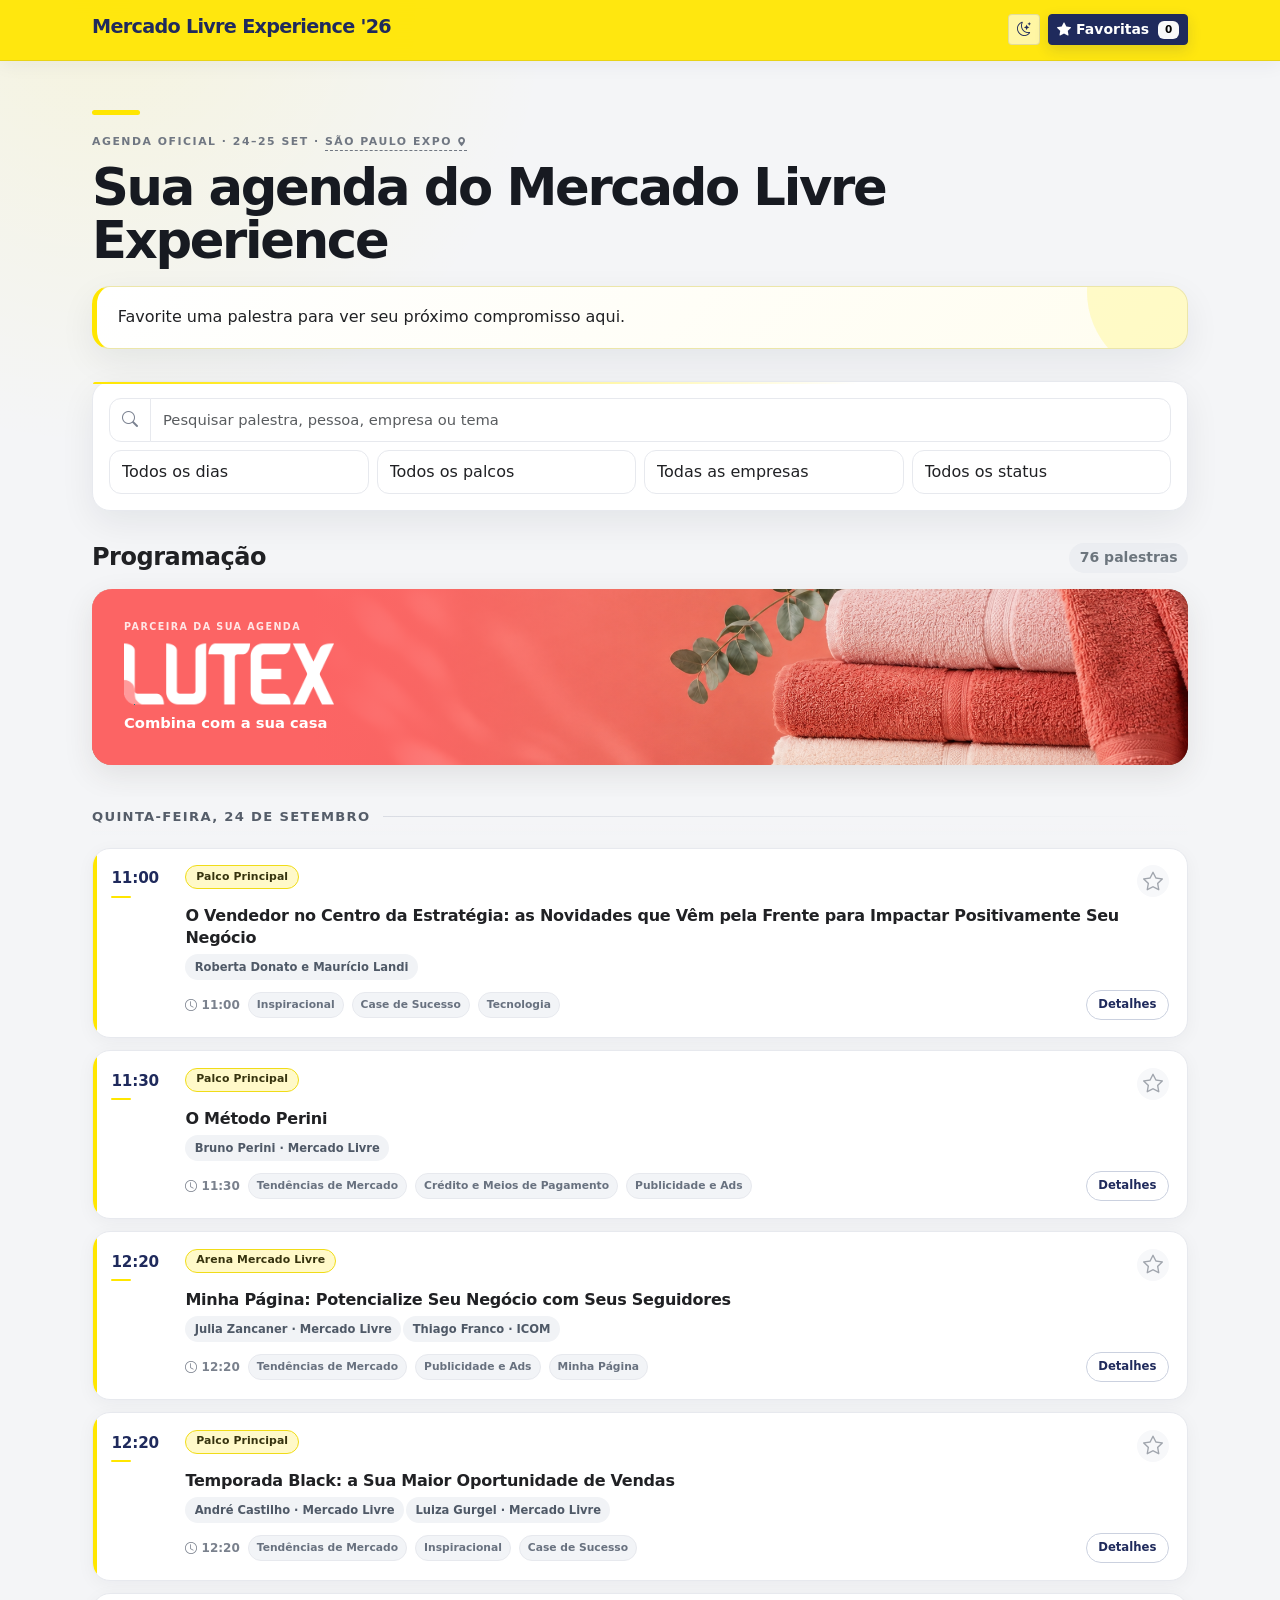
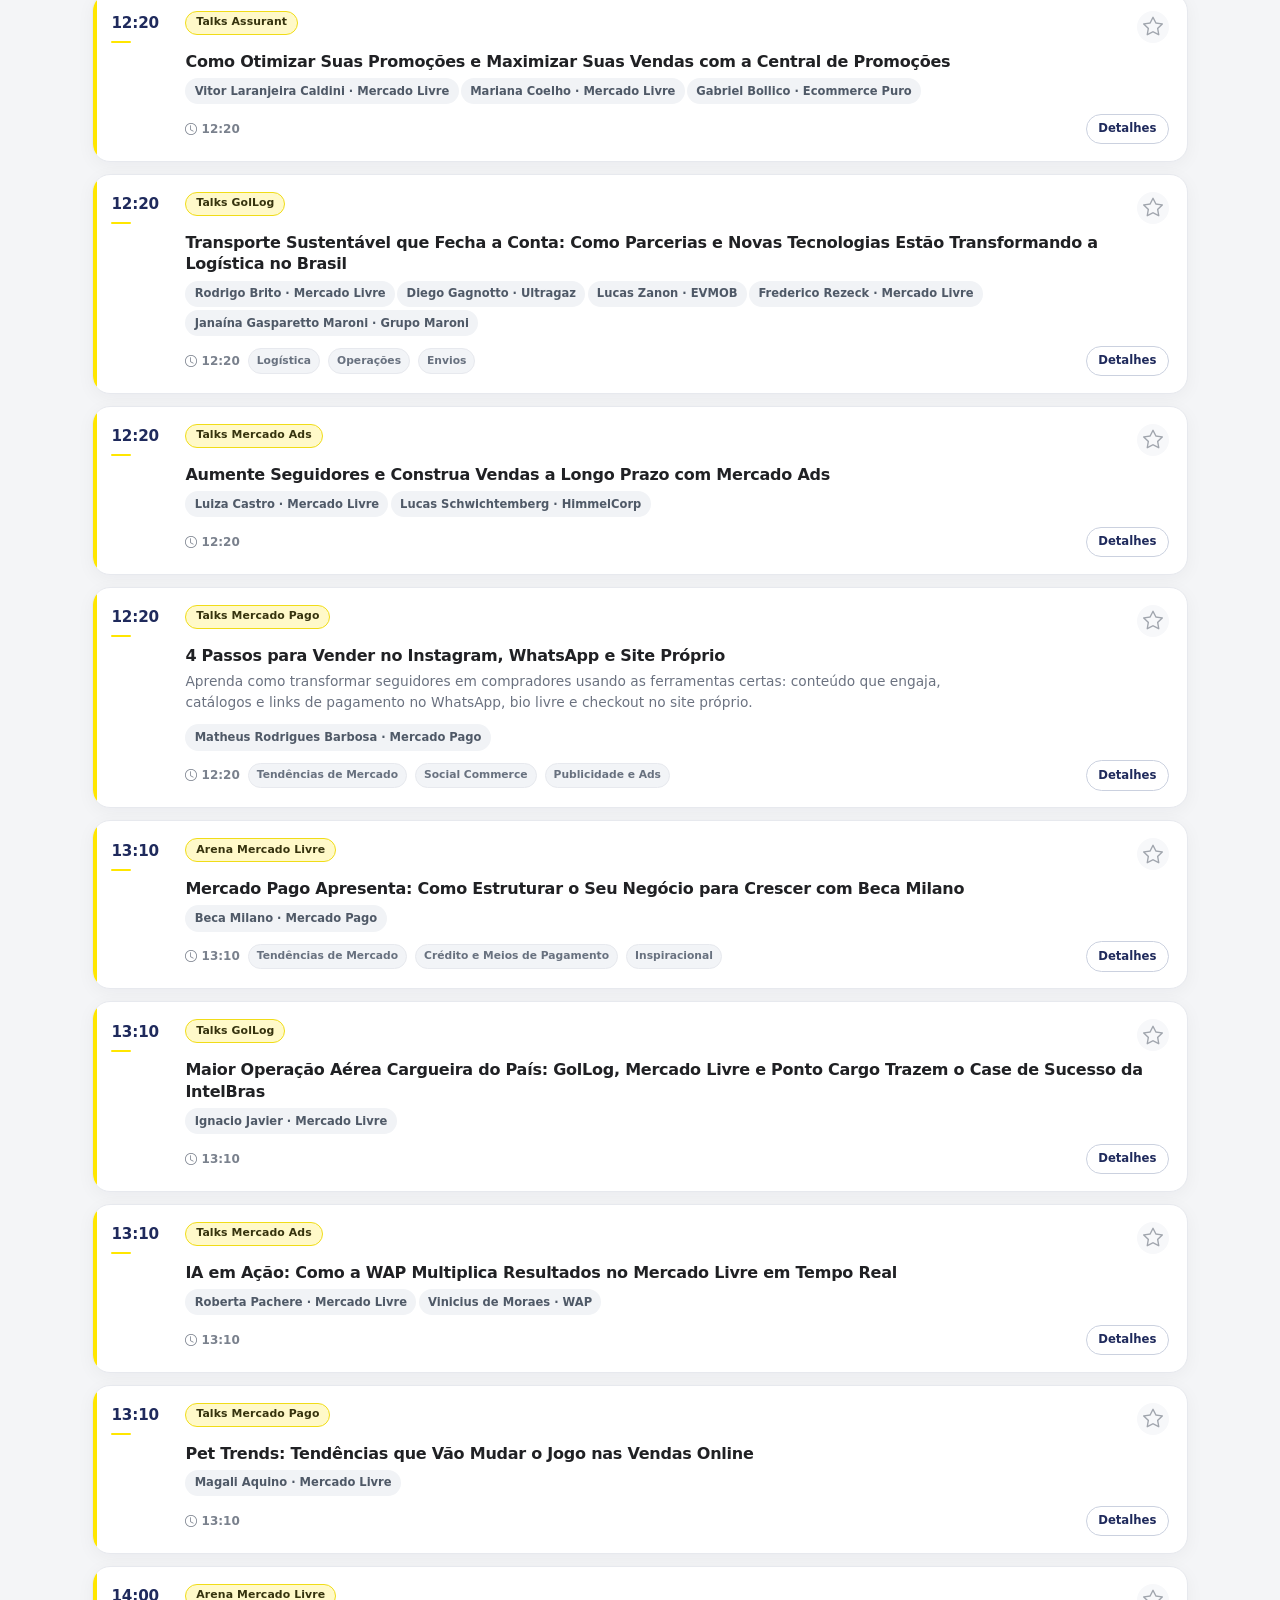
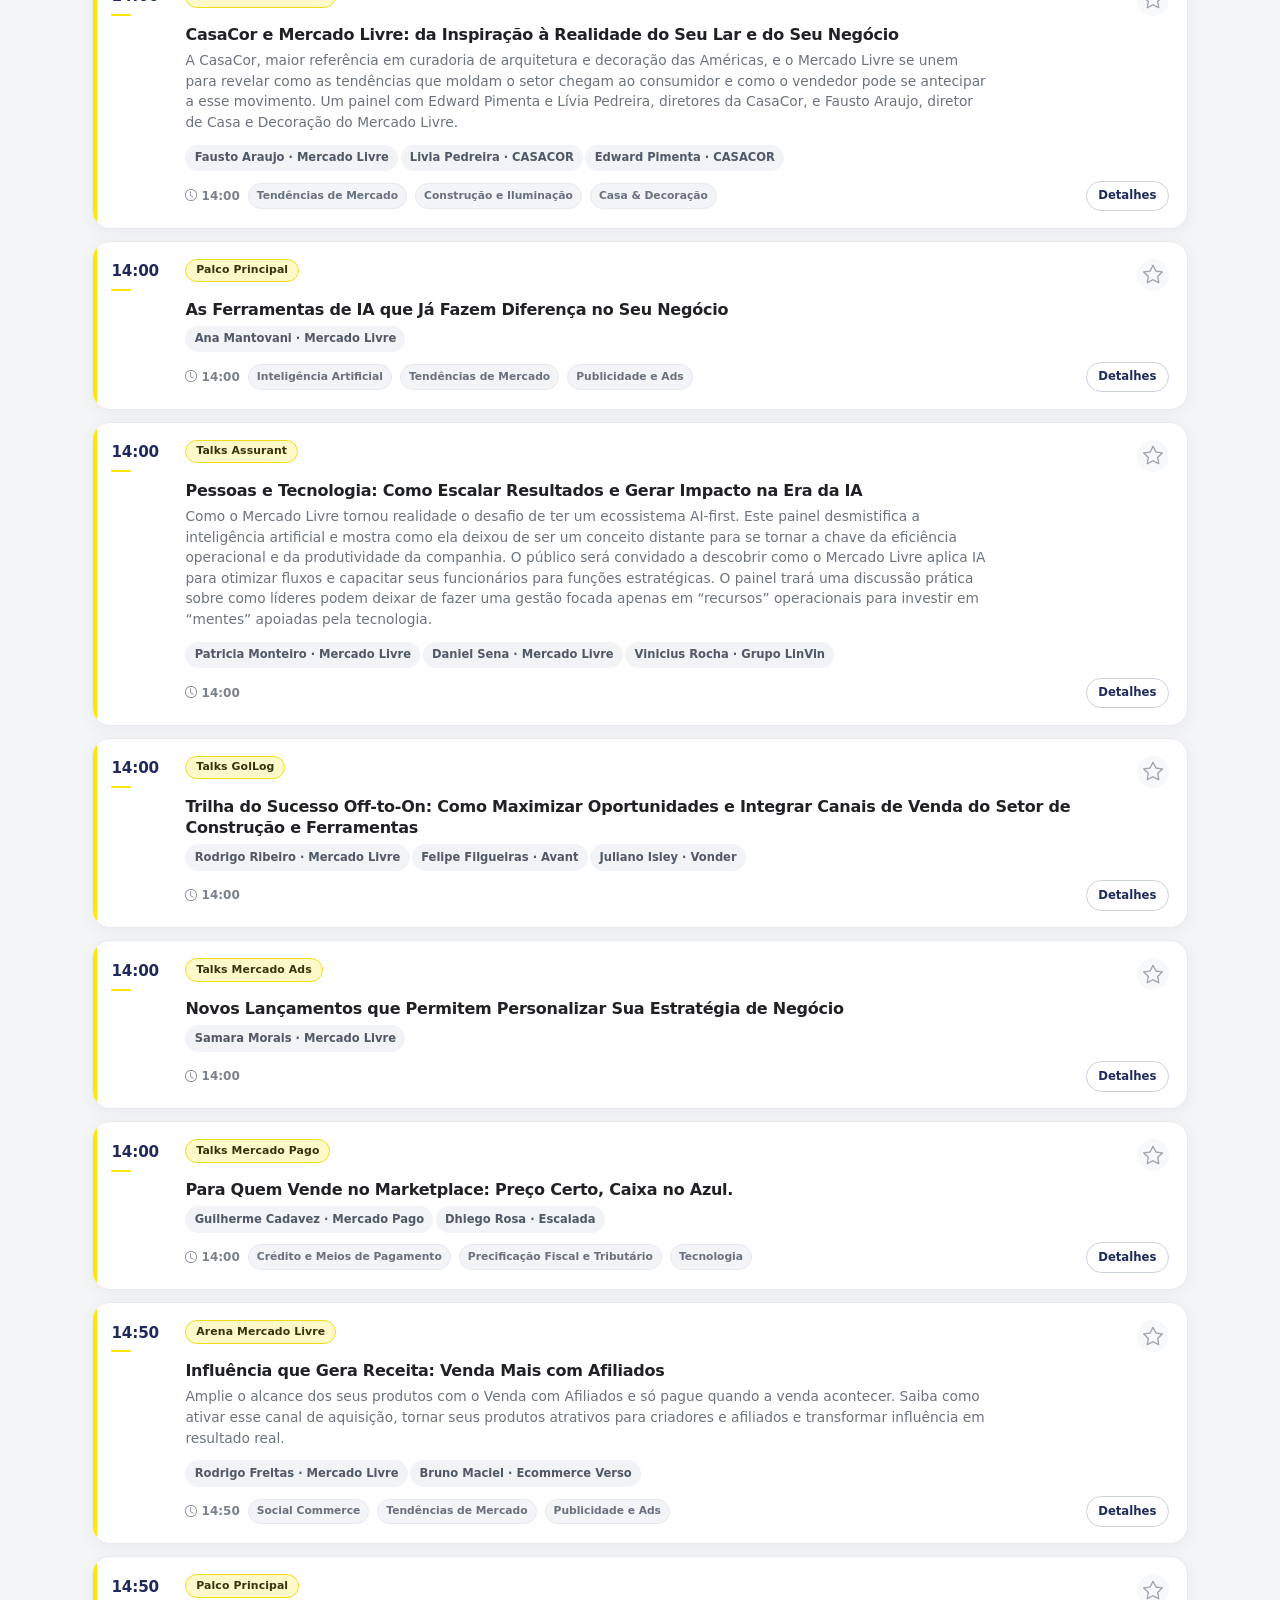
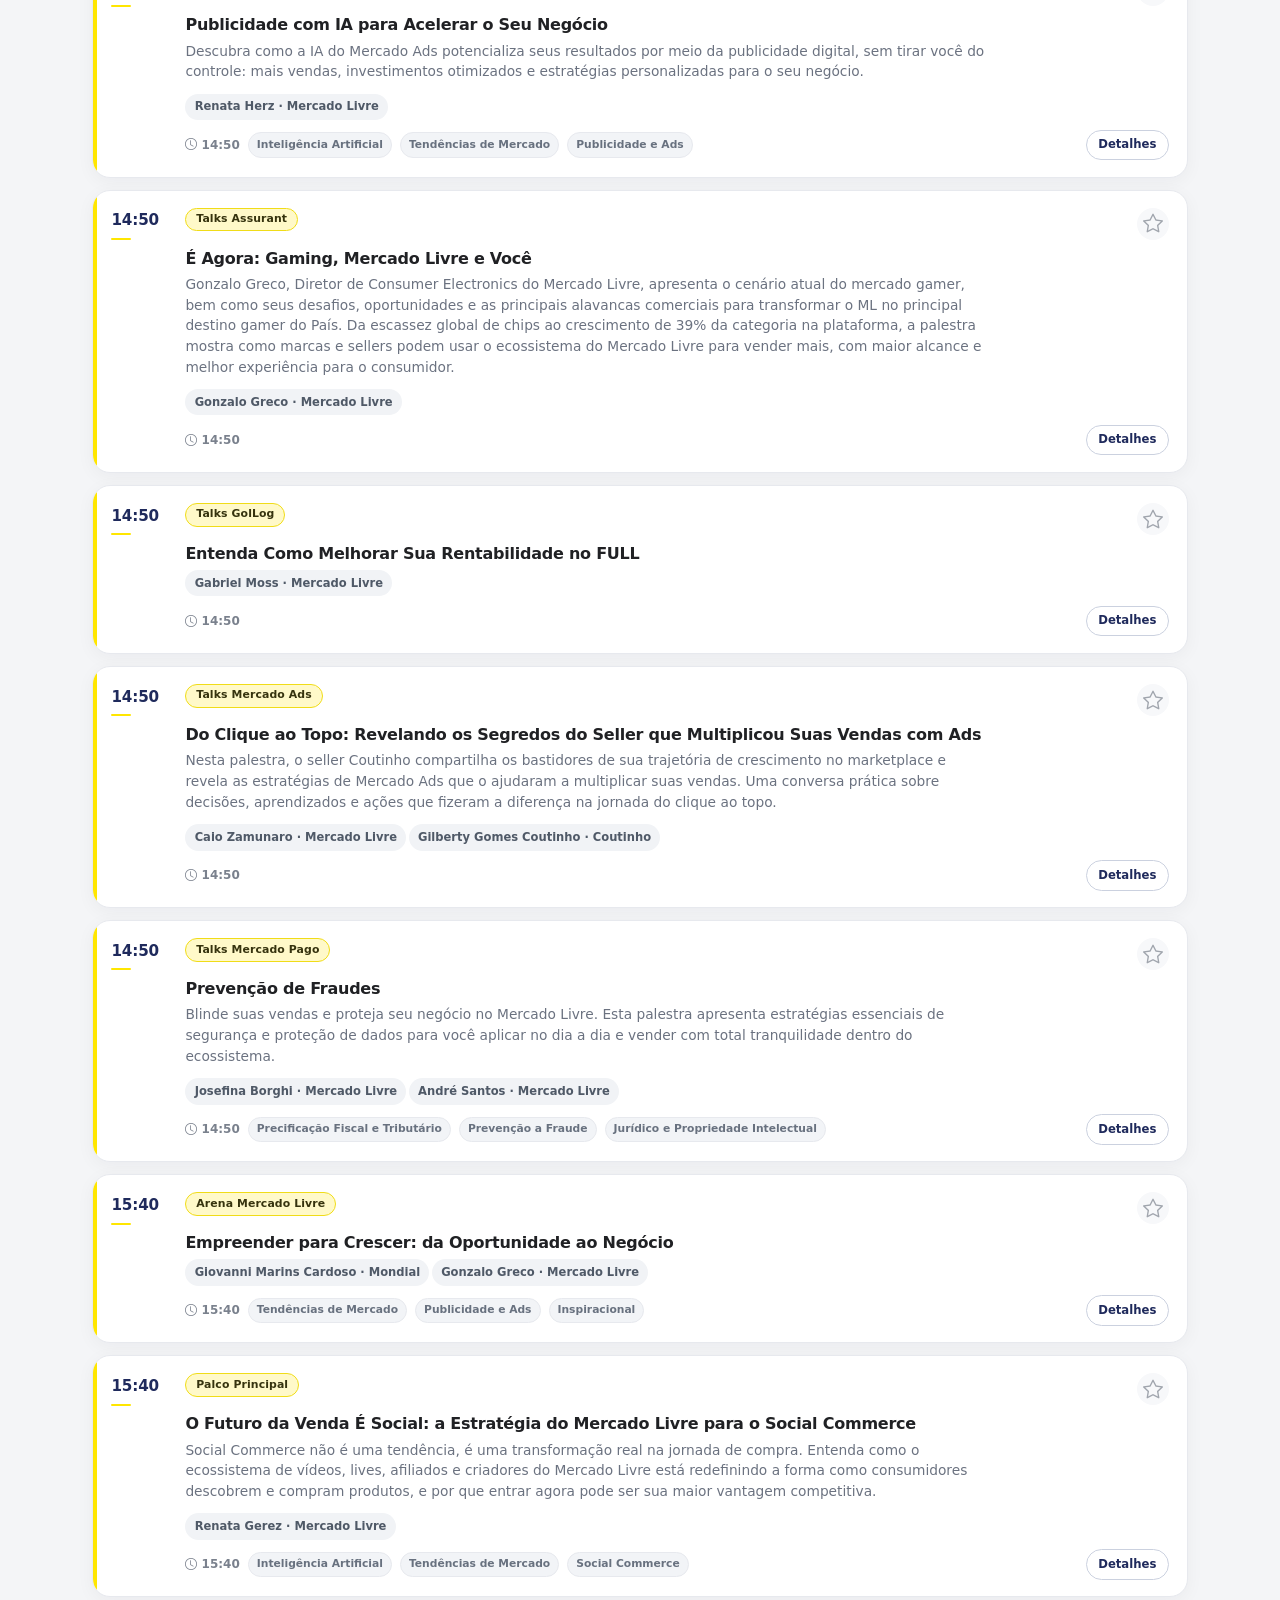
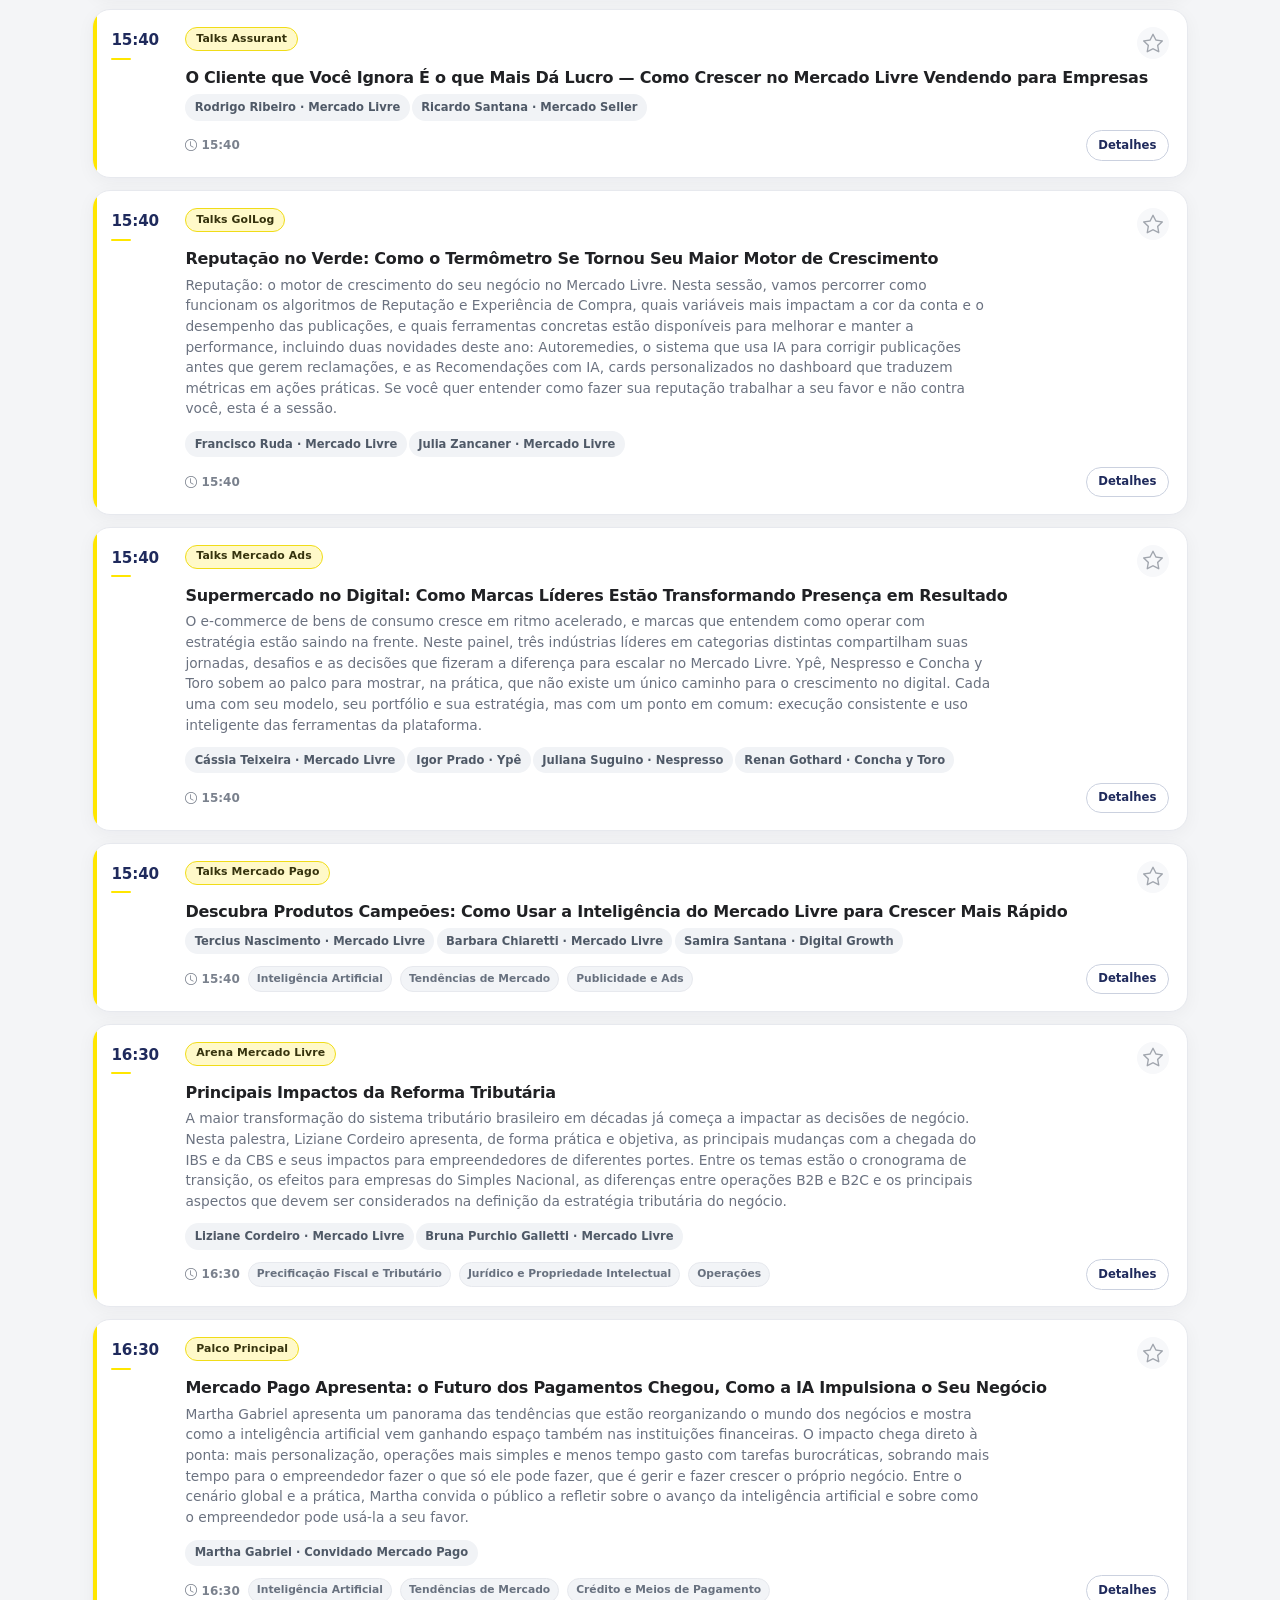
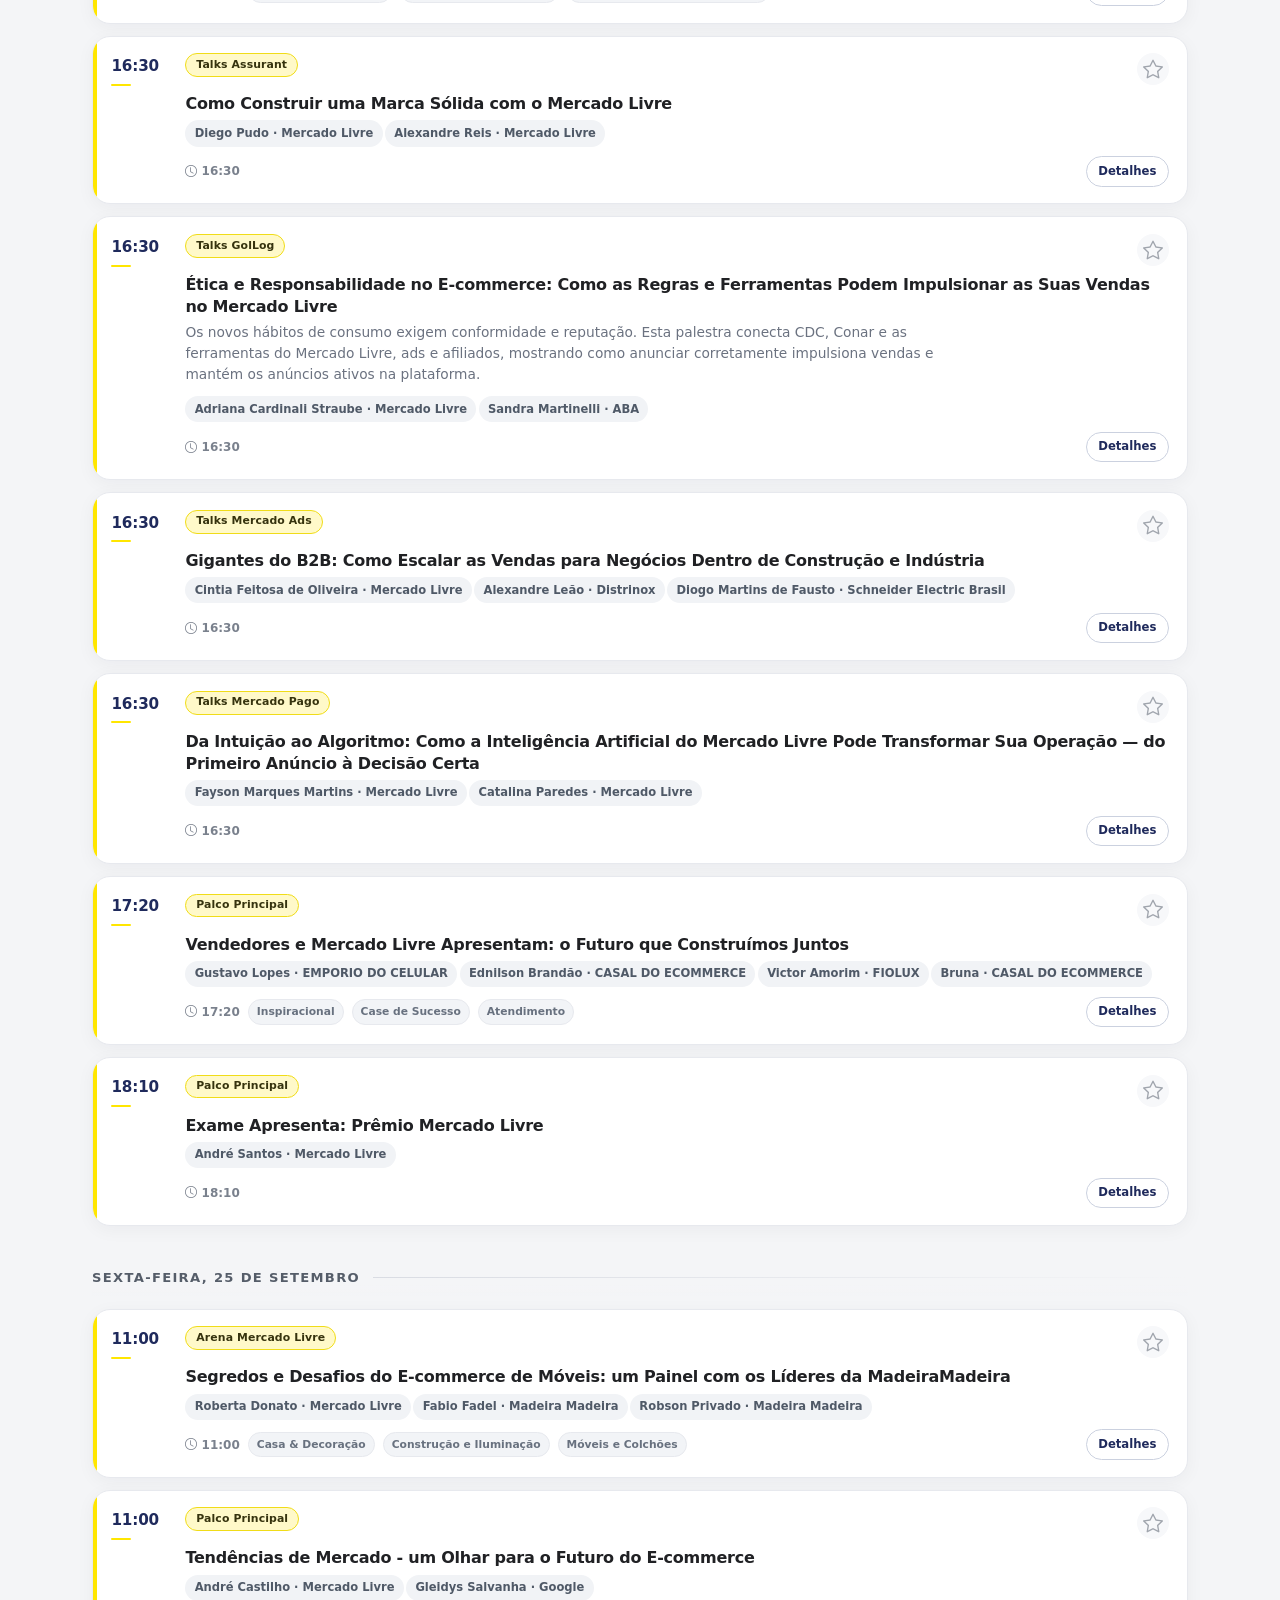
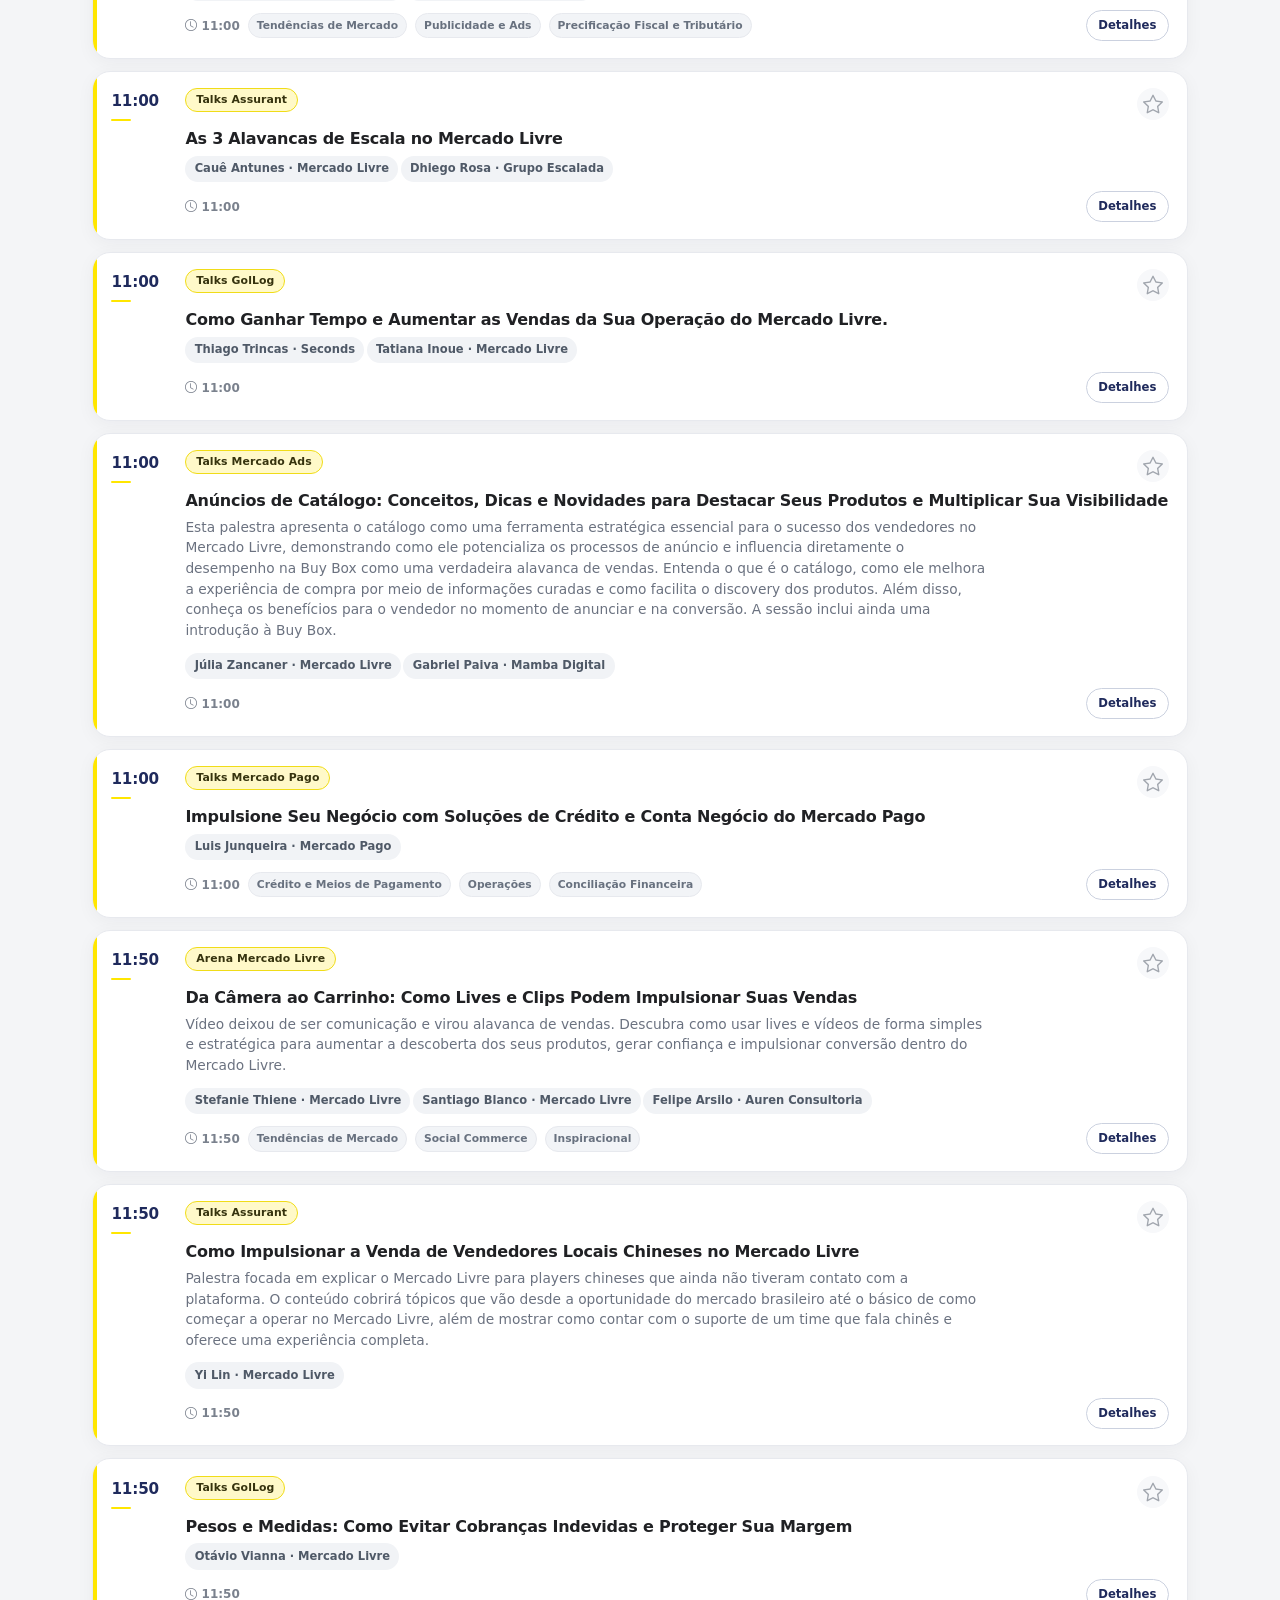
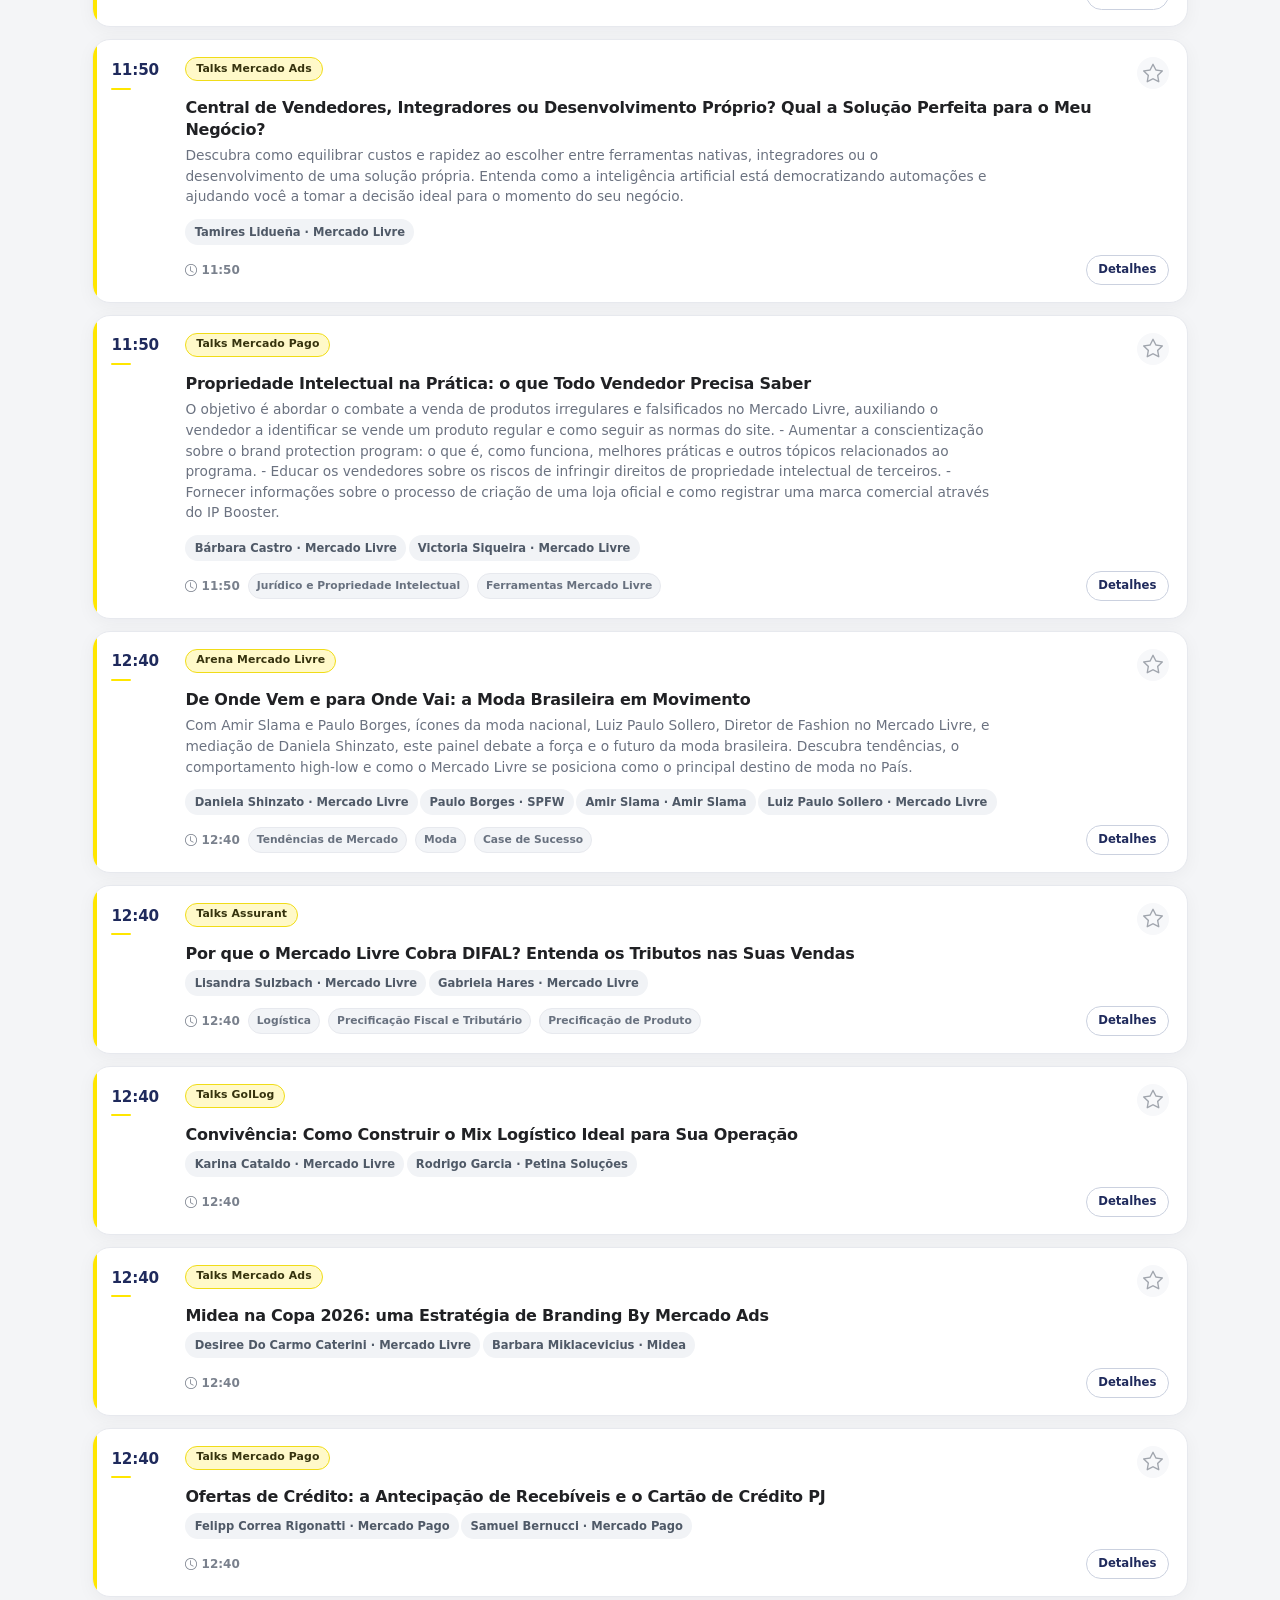
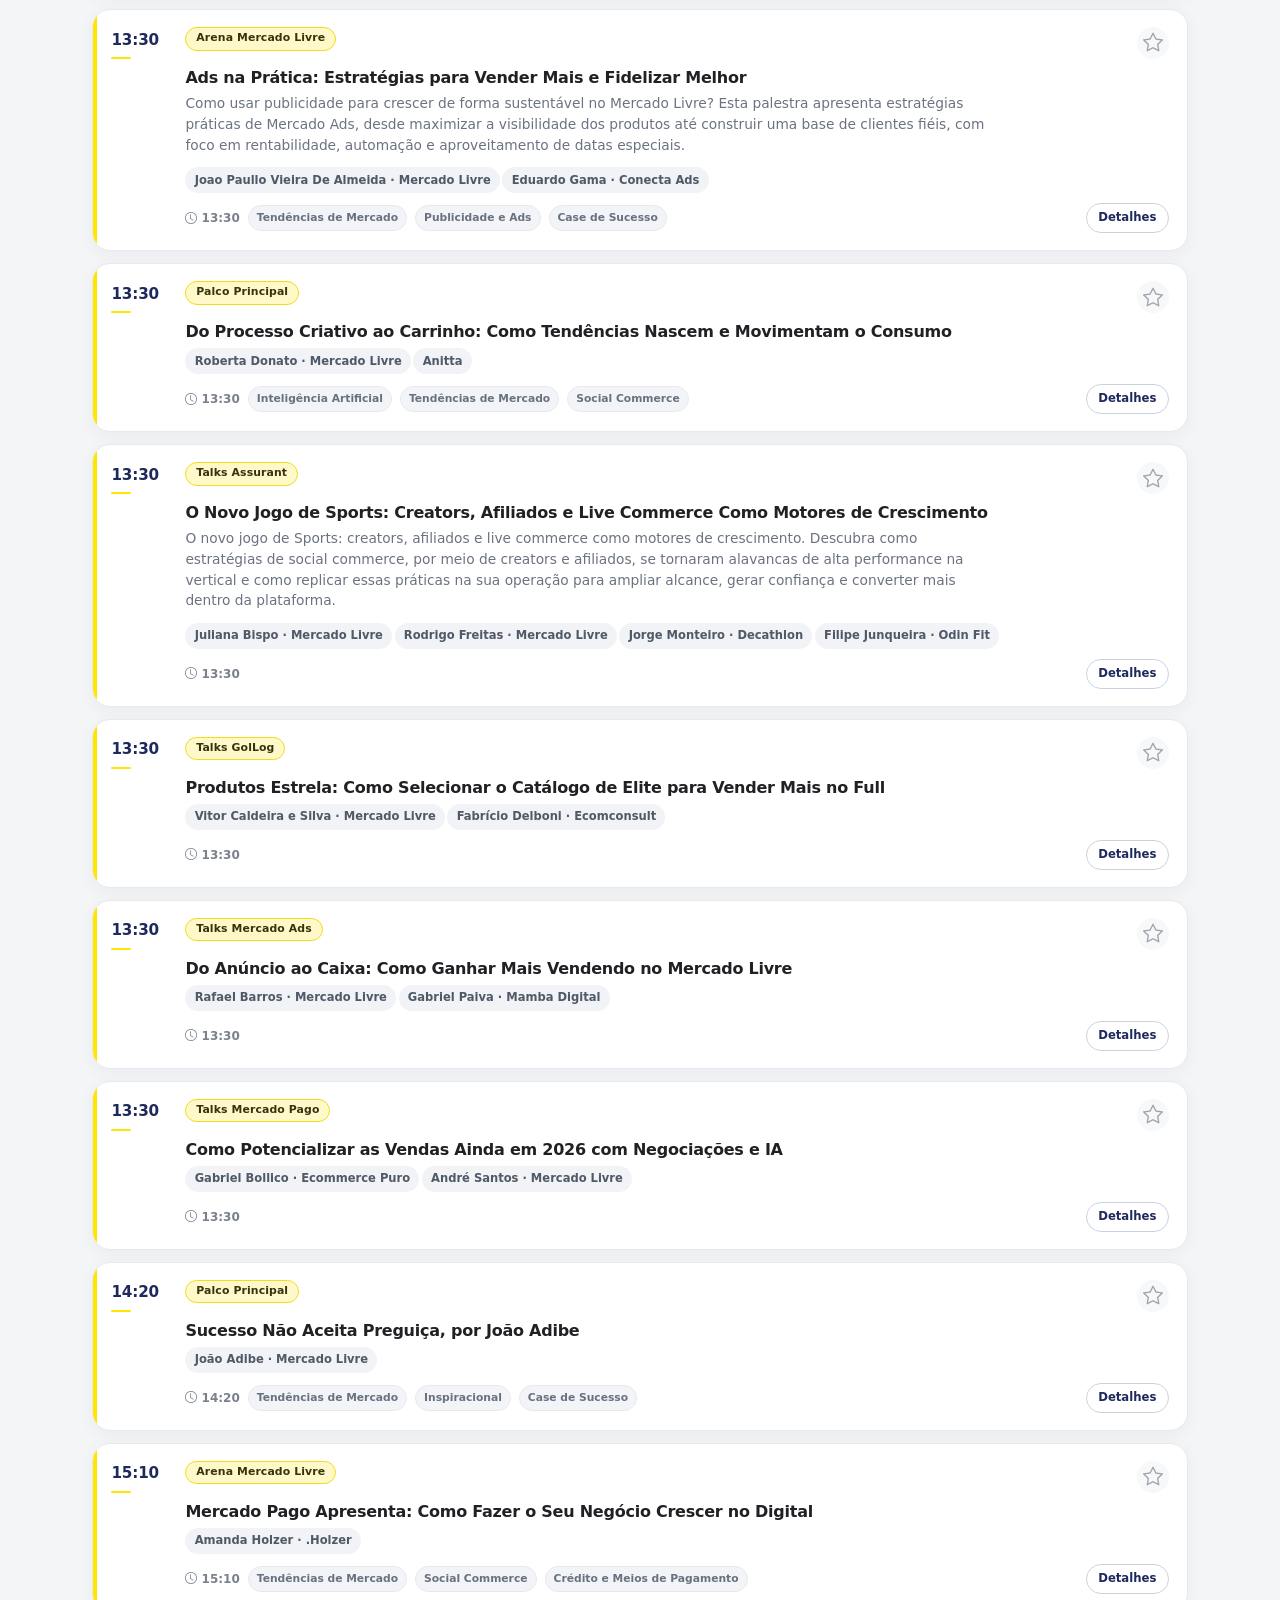
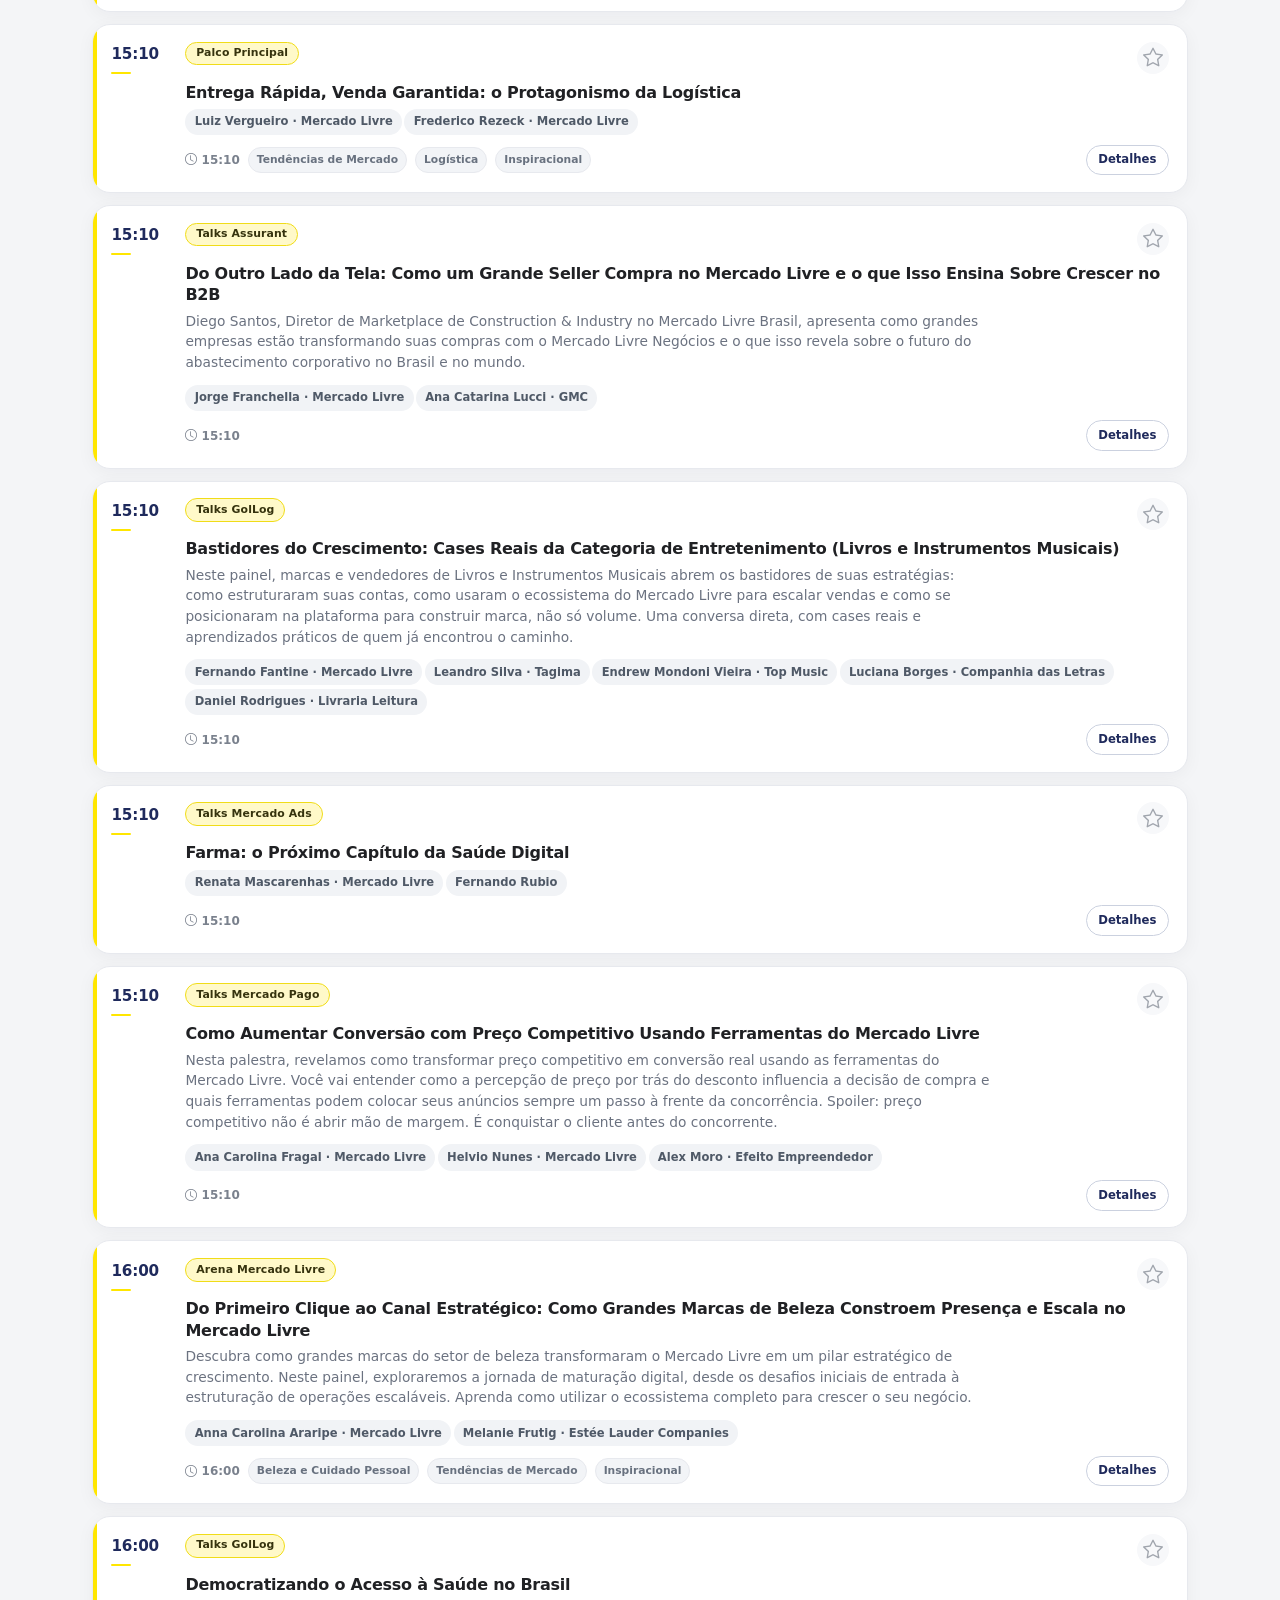
==== commit f9fe0102: "Update index.html" ====
--- a/index.html
+++ b/index.html
@@ -7,7 +7,12 @@
   <link rel="manifest" href="manifest.json"><link rel="stylesheet" href="css/style.css"><link rel="stylesheet" href="css/cards.css"><link rel="stylesheet" href="css/mobile.css"><link rel="stylesheet" href="css/dark.css">
 </head><body data-page="agenda">
   <header class="sticky-top app-header border-bottom"><div class="container py-3"><div class="d-flex align-items-center gap-3"><a class="brand text-decoration-none" href="index.html"><span></span><strong>Mercado Livre Experience '26</strong><small></small></a><div class="ms-auto d-flex gap-2"><button class="btn btn-light btn-sm" id="themeToggle" aria-label="Alternar tema"><i class="bi bi-moon-stars"></i></button><a class="btn btn-primary btn-sm" href="favoritos.html"><i class="bi bi-star-fill"></i> Favoritas <span class="badge text-bg-light ms-1" id="favoriteCount">0</span></a></div></div></div></header>
-  <main class="container pb-5"><section class="hero py-4"><p class="eyebrow mb-1">AGENDA OFICIAL · 24–25 SET · SÃO PAULO EXPO</p><h1 class="display-6 fw-bold mb-3">Sua agenda do Mercado Livre Experience</h1><div class="next-card" id="nextTalk"><span class="spinner-border spinner-border-sm"></span> Carregando programação oficial…</div></section>
+  <main class="container pb-5"><section class="hero py-4"><p class="eyebrow mb-1">
+  AGENDA OFICIAL · 24–25 SET ·
+  <a href="https://maps.app.goo.gl/gCgMJZnXFmm2pBcp7" target="_blank" rel="noopener" class="event-location-link">
+    SÃO PAULO EXPO <i class="bi bi-geo-alt-fill"></i>
+  </a>
+</p><h1 class="display-6 fw-bold mb-3">Sua agenda do Mercado Livre Experience</h1><div class="next-card" id="nextTalk"><span class="spinner-border spinner-border-sm"></span> Carregando programação oficial…</div></section>
   <section class="card shadow-sm border-0 mb-4"><div class="card-body"><div class="row g-2"><div class="col-12"><label class="visually-hidden" for="search">Pesquisar</label><div class="input-group"><span class="input-group-text bg-white"><i class="bi bi-search"></i></span><input id="search" class="form-control" placeholder="Pesquisar palestra, pessoa, empresa ou tema"></div></div><div class="col-md"><select id="dayFilter" class="form-select"><option value="">Todos os dias</option></select></div><div class="col-md"><select id="stageFilter" class="form-select"><option value="">Todos os palcos</option></select></div><div class="col-md"><select id="companyFilter" class="form-select"><option value="">Todas as empresas</option></select></div><div class="col-md"><select id="statusFilter" class="form-select"><option value="">Todos os status</option><option value="upcoming">Ainda vai acontecer</option><option value="live">Em andamento</option><option value="soon">Começa em 15 min</option><option value="watched">Assistidas</option></select></div></div></div></section>
   <section><div class="d-flex justify-content-between align-items-center mb-3"><h2 class="h4 mb-0">Programação</h2><span id="resultCount" class="text-secondary small"></span></div><div id="schedule" class="timeline" aria-live="polite"></div><div id="emptyState" class="text-center py-5 d-none"><i class="bi bi-calendar-x fs-1 text-secondary"></i><p class="mt-2">Nenhuma palestra encontrada.</p></div></section></main>
   <button id="toTop" class="btn btn-primary rounded-circle to-top d-none" aria-label="Voltar ao topo"><i class="bi bi-arrow-up"></i></button><div class="toast-container position-fixed bottom-0 end-0 p-3" id="toasts"></div>
--- a/css/style.css
+++ b/css/style.css
@@ -184,3 +184,149 @@
   box-shadow:0 8px 24px rgba(31,42,92,.18);
 }
 .to-top:hover{background:#f3d900;color:var(--brand-dark)}
+
+
+/* ===== Premium event experience ===== */
+:root{
+  --premium-line:#e3e6ec;
+  --premium-blue:#263568;
+  --premium-blue-soft:#eef1f8;
+}
+
+main{padding-bottom:4rem!important}
+
+.hero{
+  padding-top:3.1rem!important;
+  padding-bottom:2rem!important;
+}
+.hero h1{
+  max-width:820px;
+  font-size:clamp(2rem,4vw,3.25rem)!important;
+  line-height:1.02;
+}
+.hero .eyebrow{margin-bottom:.65rem!important}
+
+#nextTalk{
+  position:relative;
+  overflow:hidden;
+  padding:1.15rem 1.3rem;
+}
+#nextTalk:after{
+  content:"";
+  position:absolute;
+  width:170px;height:170px;
+  right:-70px;top:-80px;
+  border-radius:50%;
+  background:rgba(255,230,0,.18);
+  pointer-events:none;
+}
+
+main>section.card{
+  position:sticky;
+  top:76px;
+  z-index:5;
+  margin-bottom:2rem!important;
+}
+main>section.card:before{
+  content:"";
+  position:absolute;
+  left:0;right:0;top:0;
+  height:2px;
+  border-radius:18px 18px 0 0;
+  background:linear-gradient(90deg,var(--brand),transparent 70%);
+}
+
+#schedule{padding-bottom:1rem}
+
+.day-heading{
+  position:sticky;
+  top:148px;
+  z-index:4;
+  padding:.75rem 0 .65rem;
+  background:linear-gradient(180deg,var(--canvas) 72%,rgba(244,245,247,0));
+  margin-top:1.2rem;
+}
+
+.talk-card{
+  margin-bottom:.9rem;
+}
+.talk-card .card-body{
+  padding:1.15rem 1.25rem;
+}
+
+.talk-card .talk-time{
+  position:relative;
+  font-size:.95rem;
+}
+.talk-card .talk-time:after{
+  content:"";
+  display:block;
+  width:20px;
+  height:2px;
+  margin-top:6px;
+  border-radius:4px;
+  background:var(--brand);
+}
+
+.talk-title{
+  font-size:1.04rem!important;
+  line-height:1.32;
+}
+
+.talk-description{
+  max-width:82ch;
+  margin-top:.3rem;
+}
+
+.talk-card .favorite-btn{
+  width:32px;
+  height:32px;
+  border-radius:50%;
+  display:grid;
+  place-items:center;
+  background:#f7f8fa;
+}
+.talk-card .favorite-btn:hover{
+  background:#fff8c4;
+}
+
+.talk-card .talk-title + .talk-description{
+  margin-bottom:.65rem!important;
+}
+
+.talk-card .speaker-chip{
+  transition:background .15s ease,transform .15s ease;
+}
+.talk-card .speaker-chip:hover{
+  background:#e7eaf0;
+  transform:translateY(-1px);
+}
+
+.lutex-banner{margin-top:.25rem}
+
+@media(max-width:767px){
+  main>section.card{
+    position:relative;
+    top:auto;
+  }
+  .day-heading{position:relative;top:auto}
+  .hero{padding-top:2rem!important}
+}
+.event-location-link {
+  display: inline-flex;
+  align-items: center;
+  gap: .3rem;
+  color: inherit;
+  text-decoration: none;
+  border-bottom: 1px dashed currentColor;
+  transition: opacity .2s ease, transform .2s ease;
+}
+
+.event-location-link:hover {
+  opacity: .75;
+  transform: translateY(-1px);
+}
+
+.event-location-link i {
+  font-size: .85em;
+}
